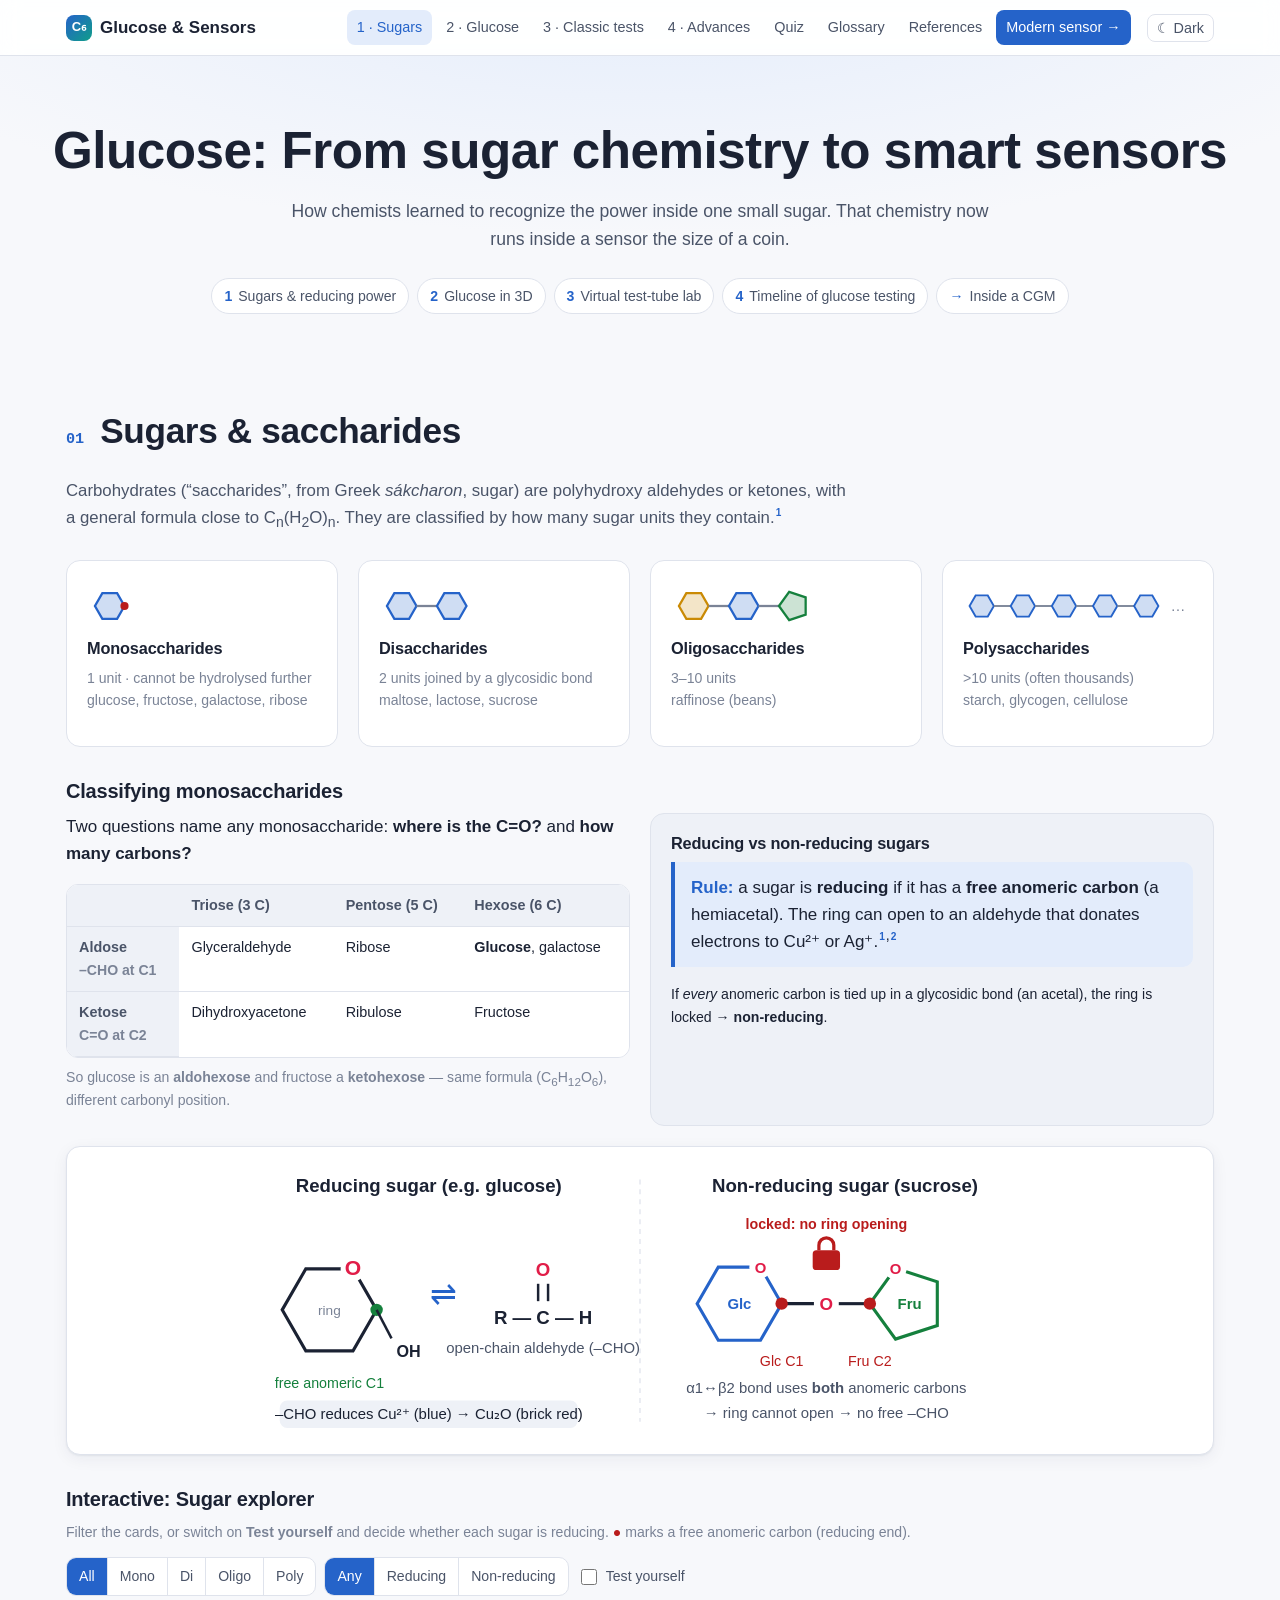
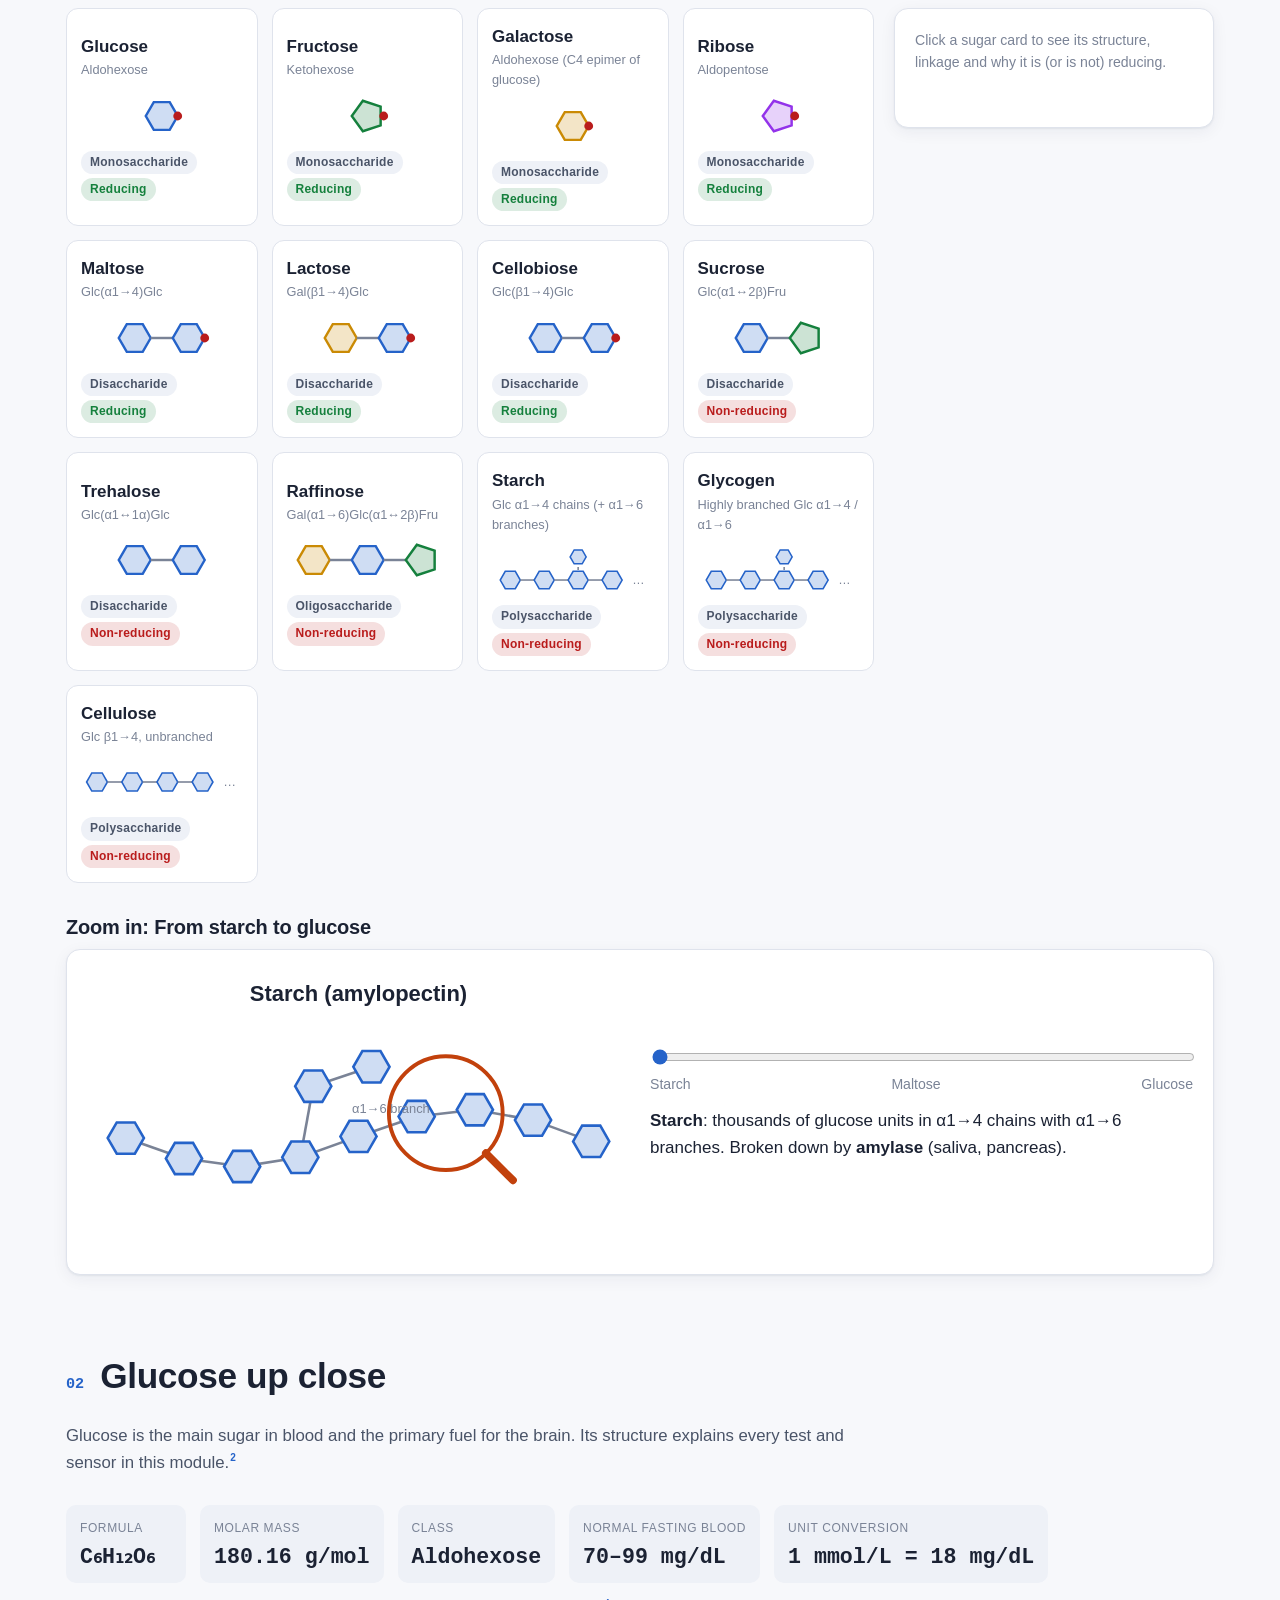
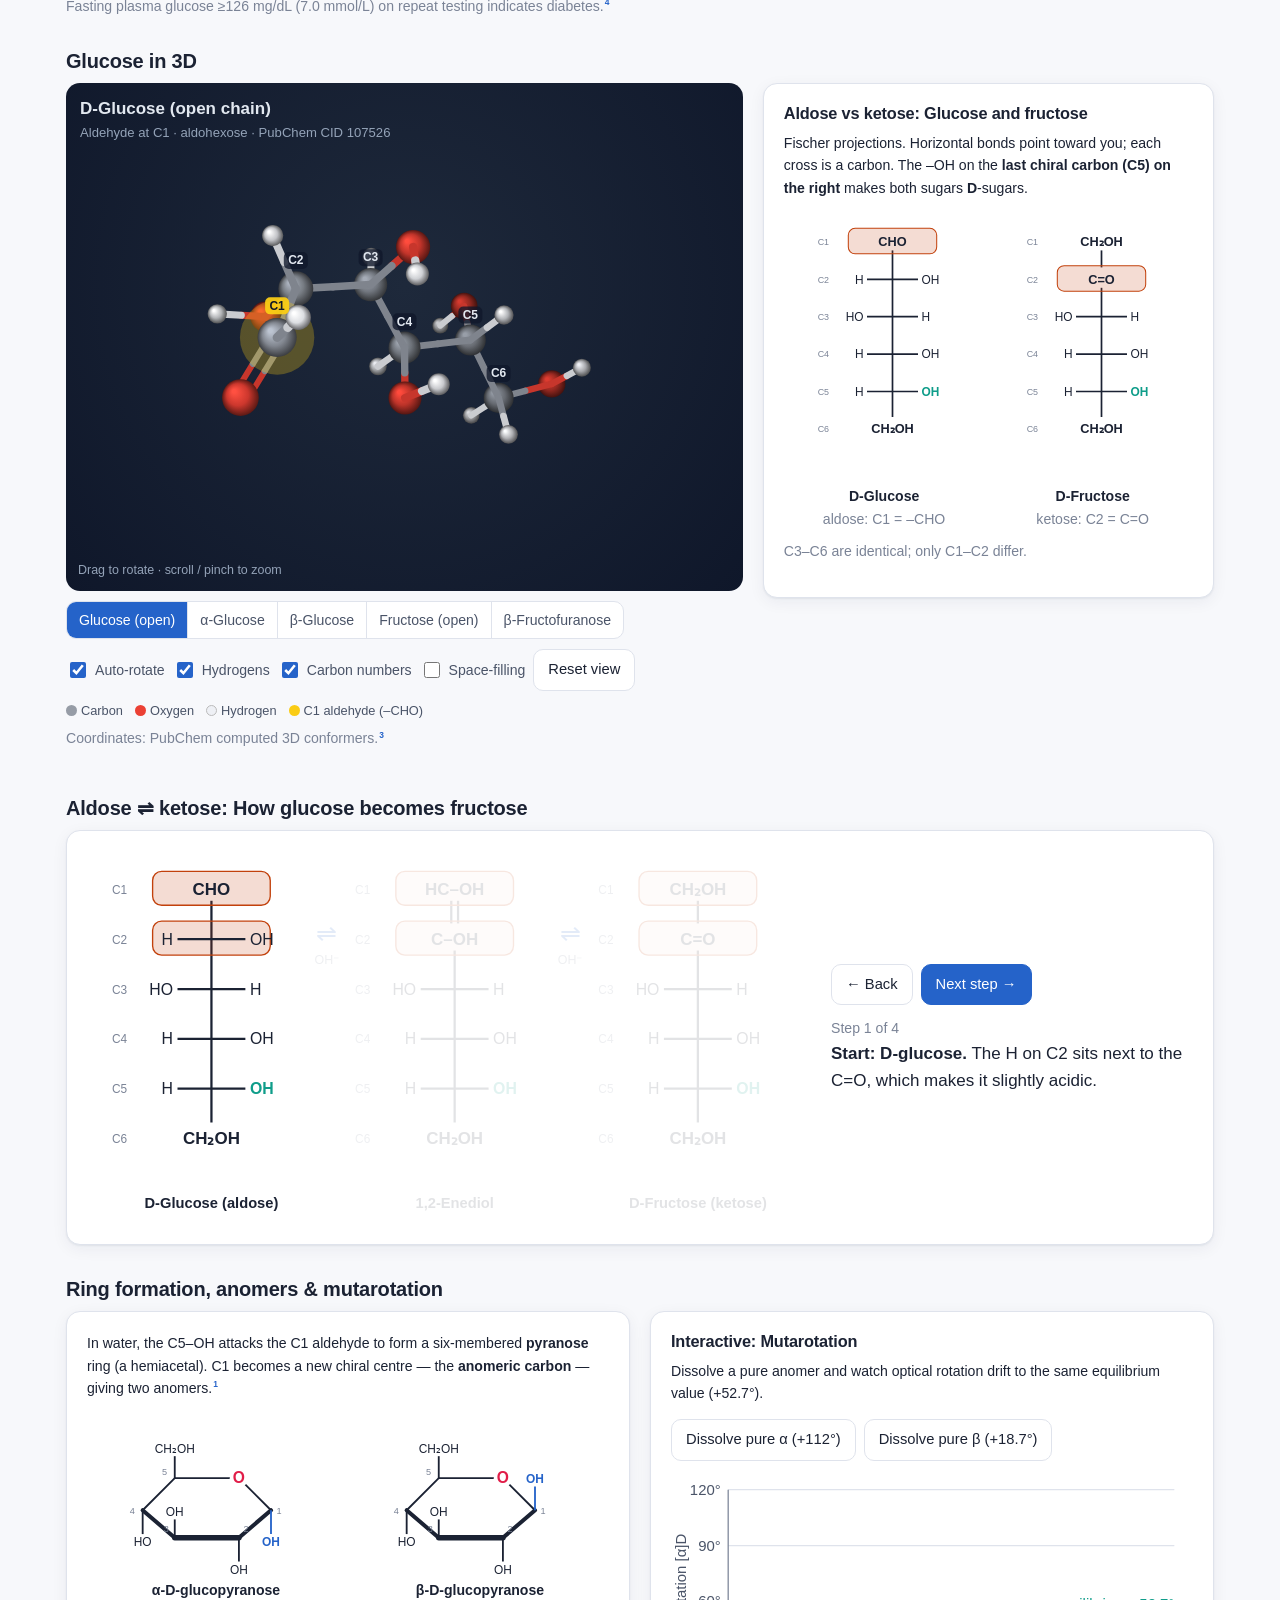
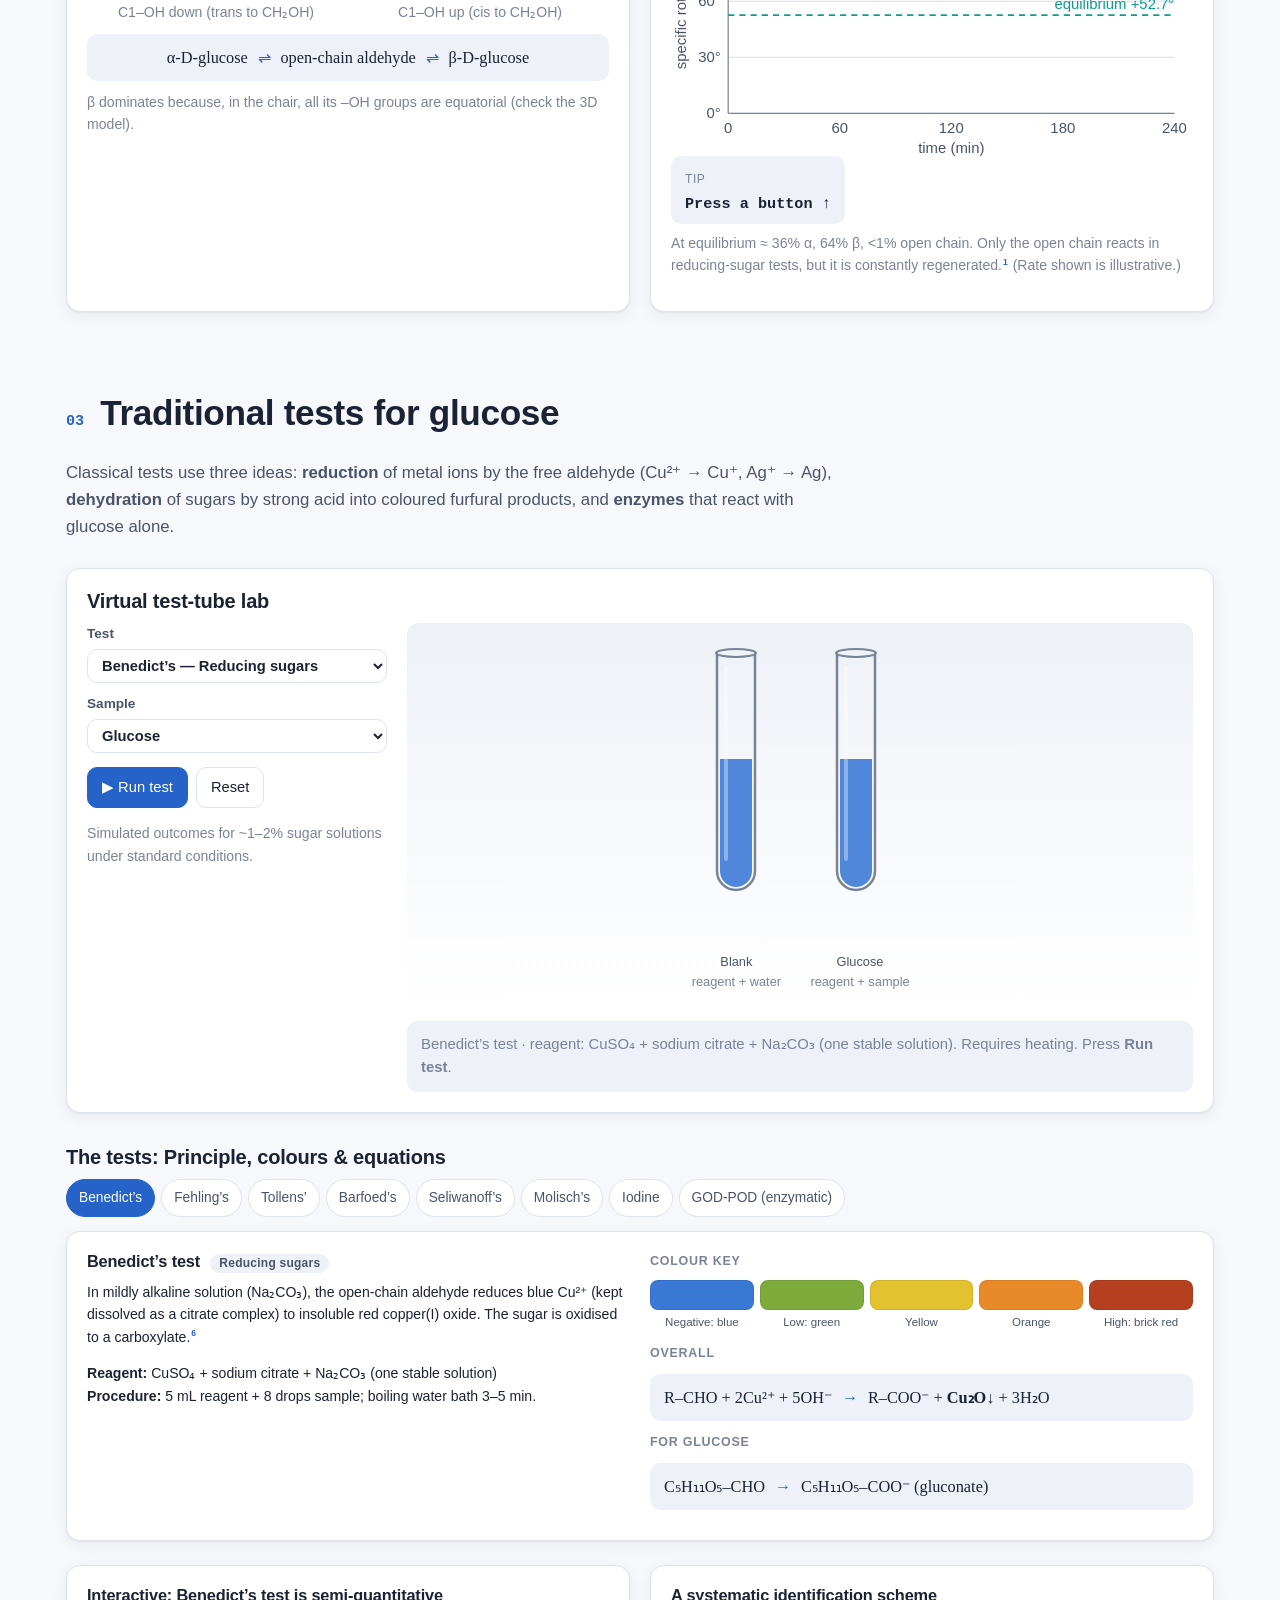
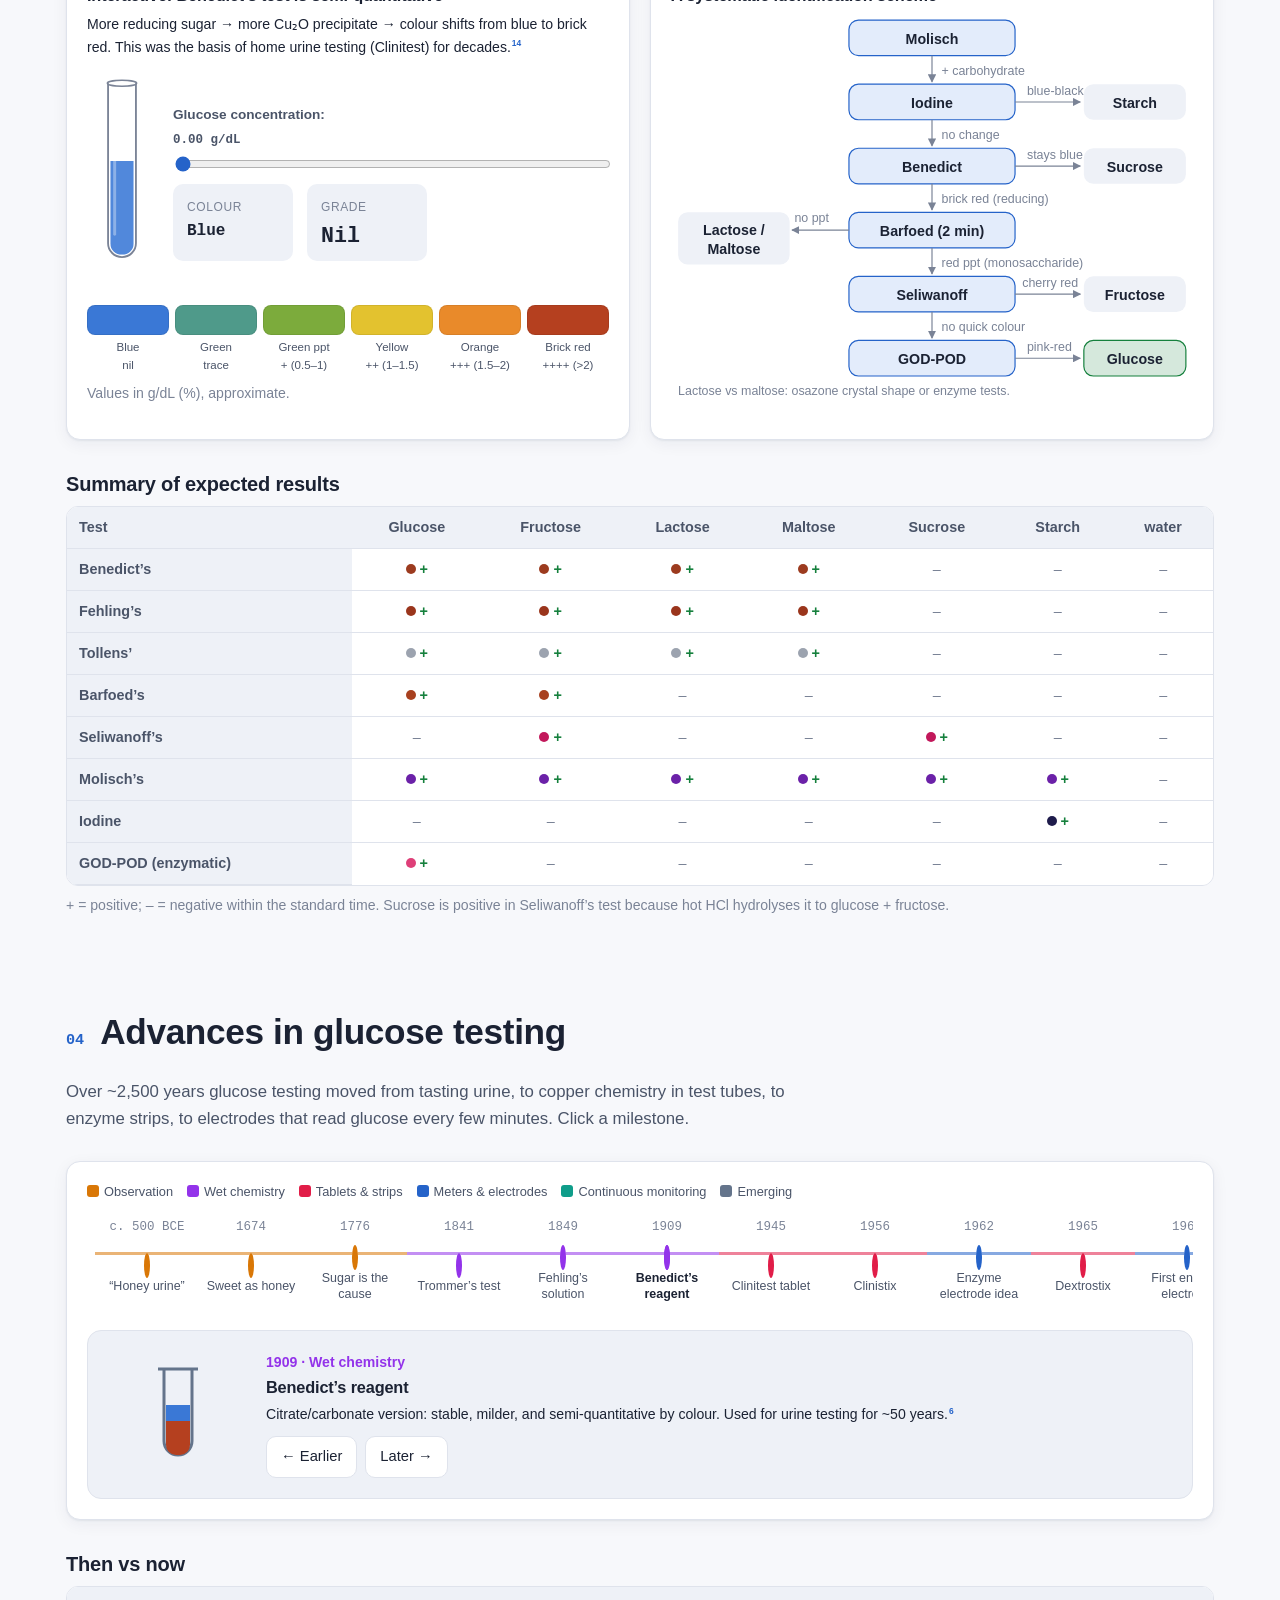
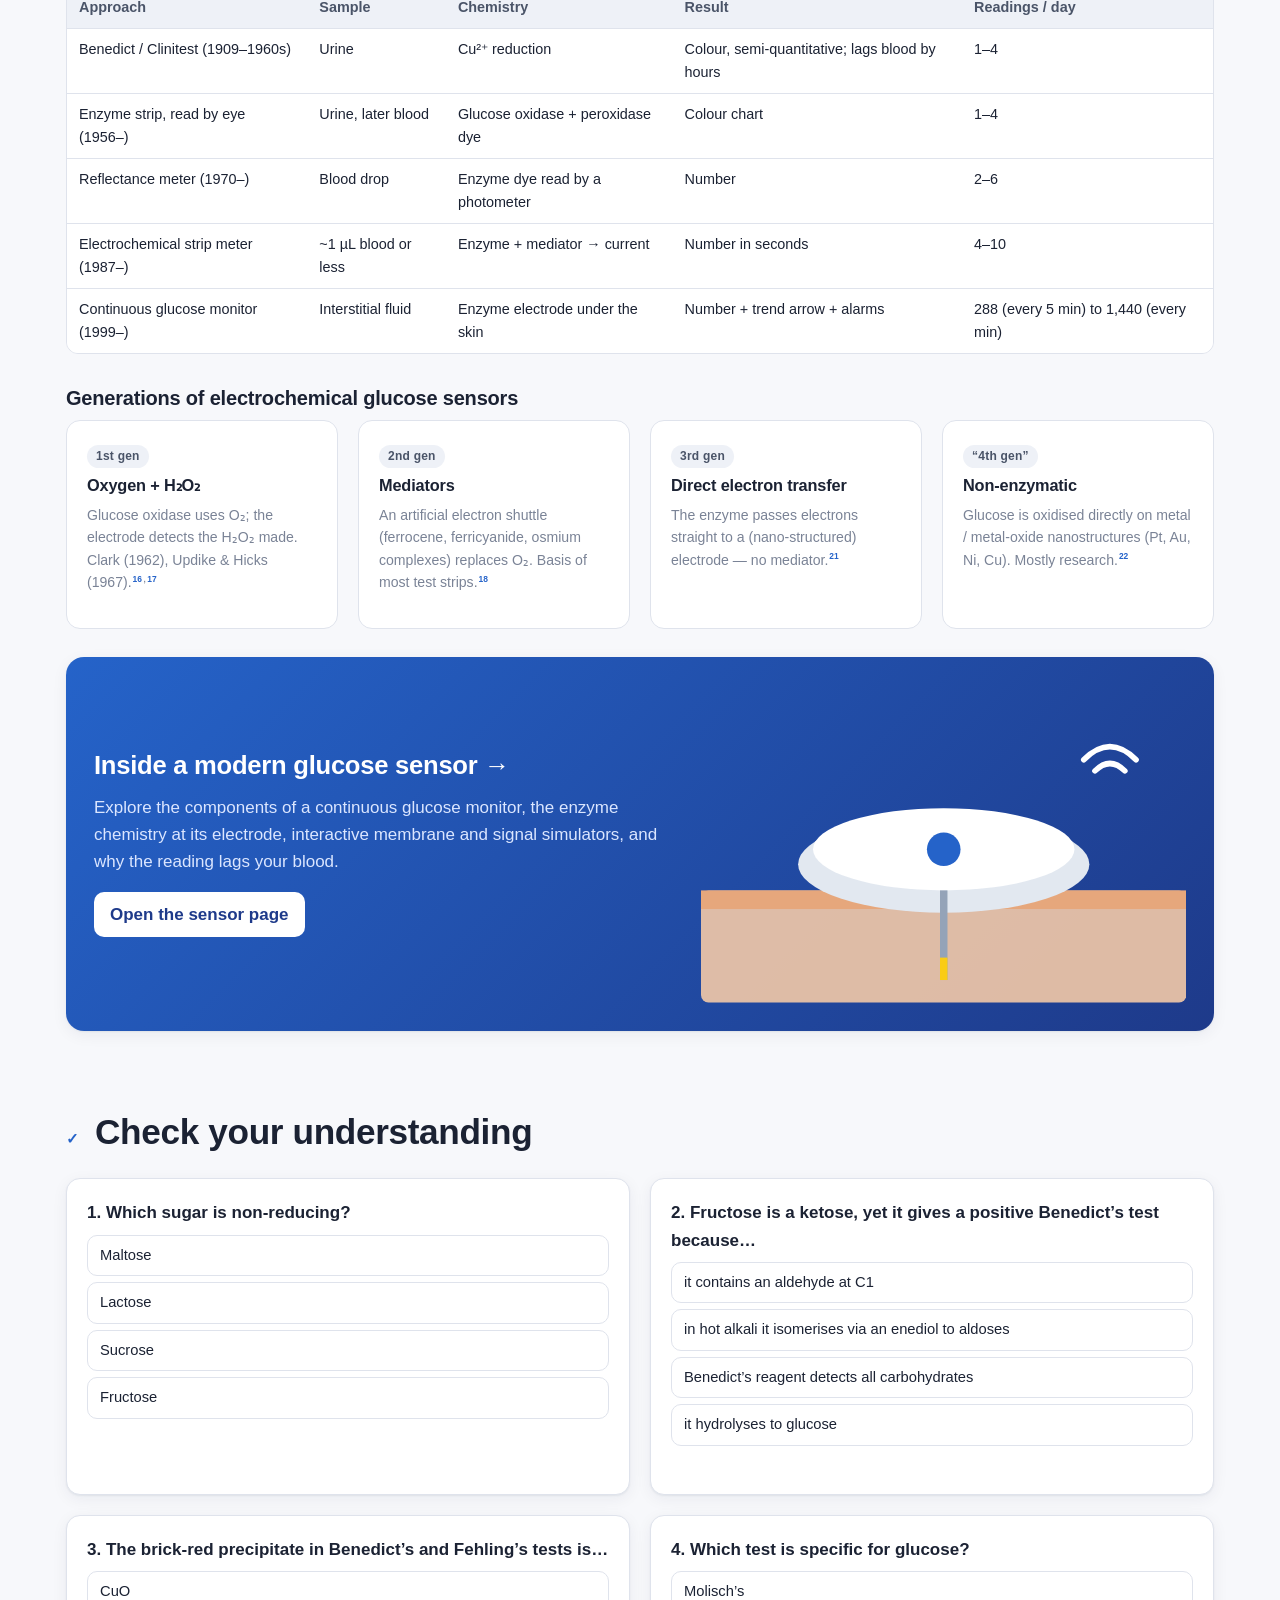
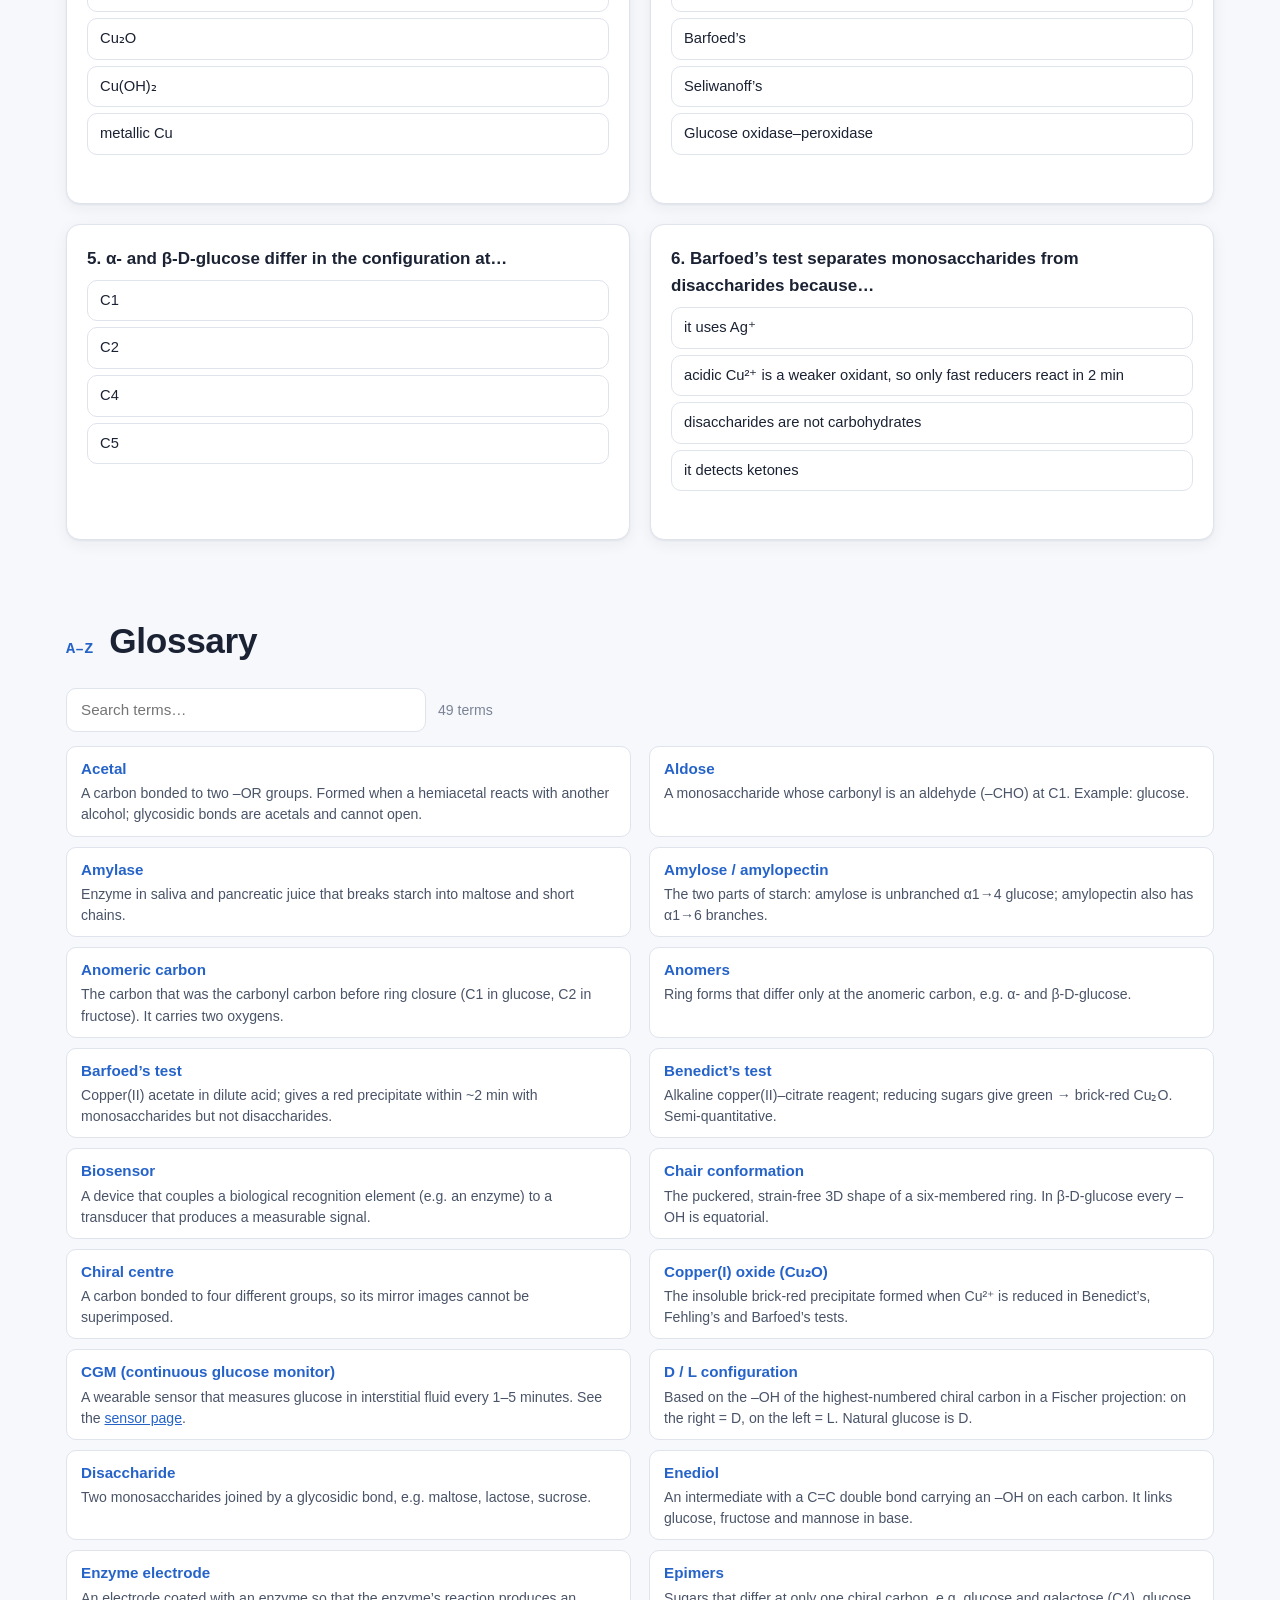
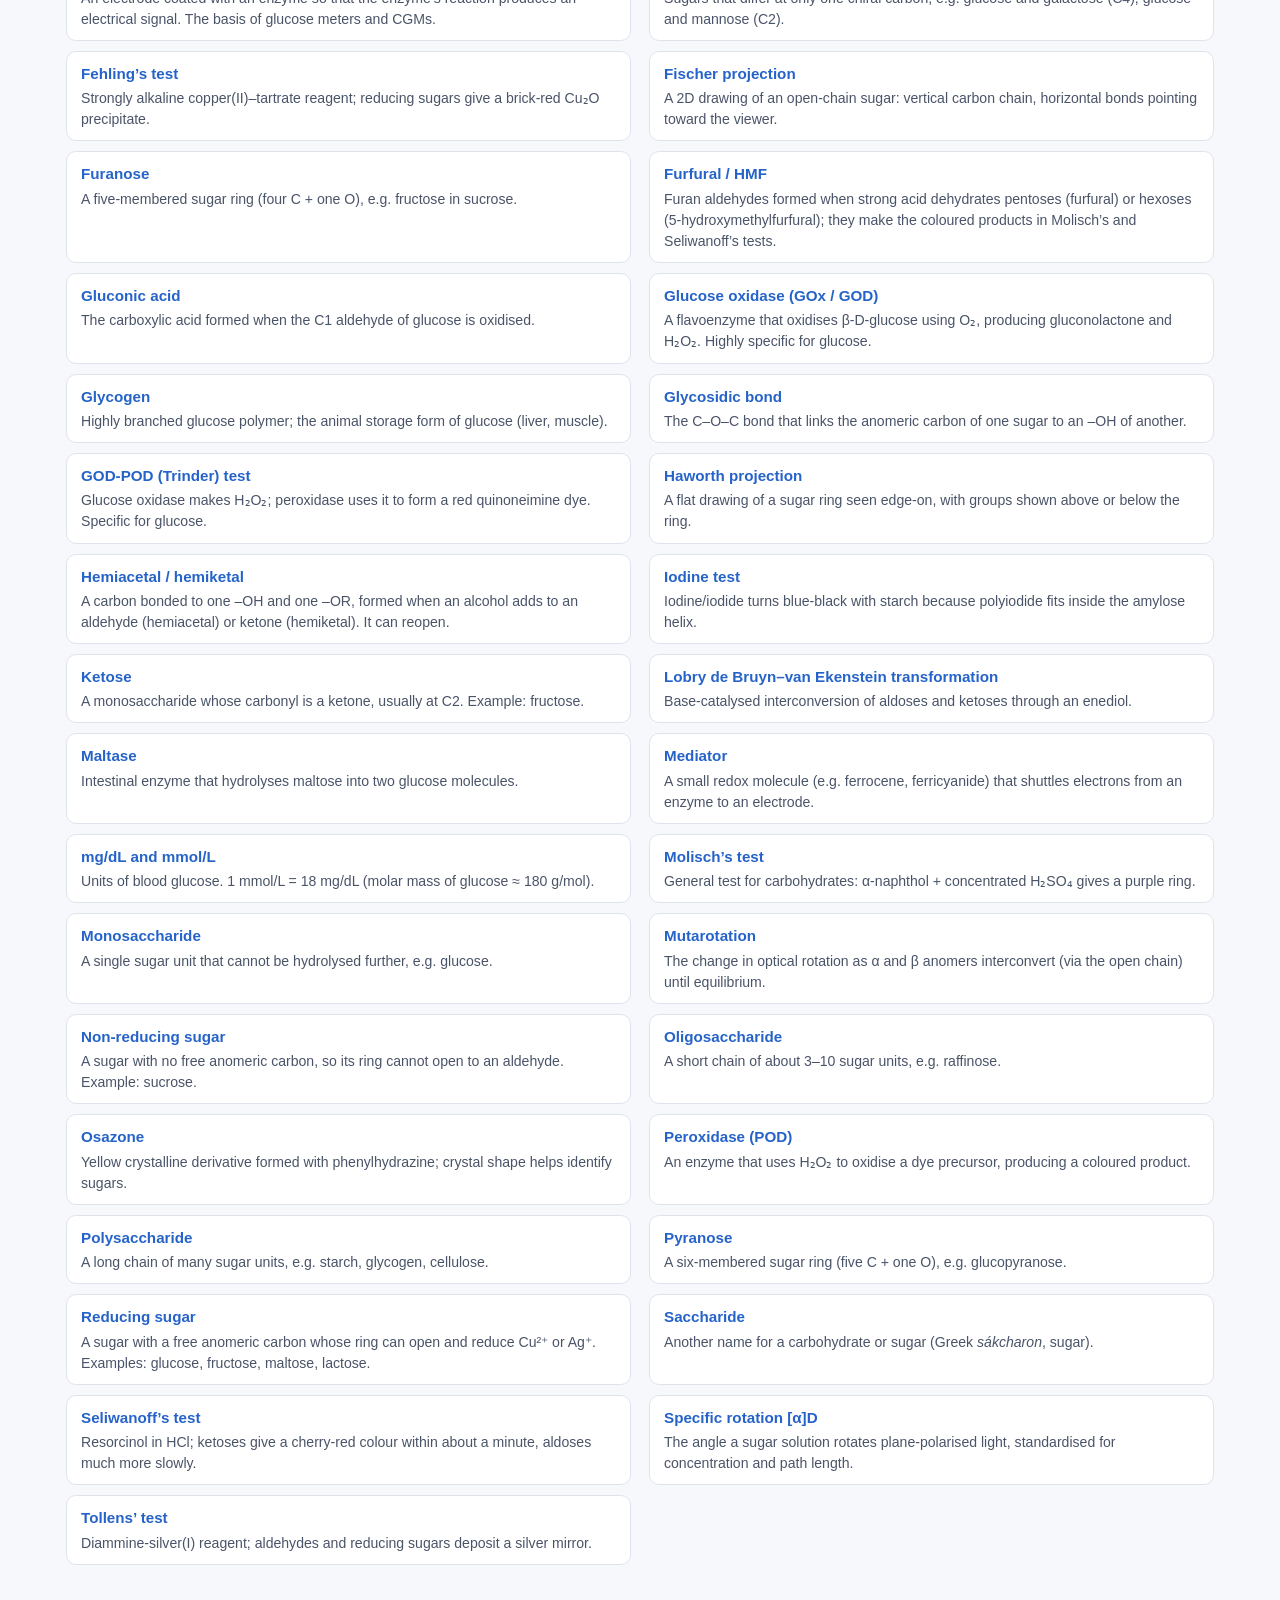
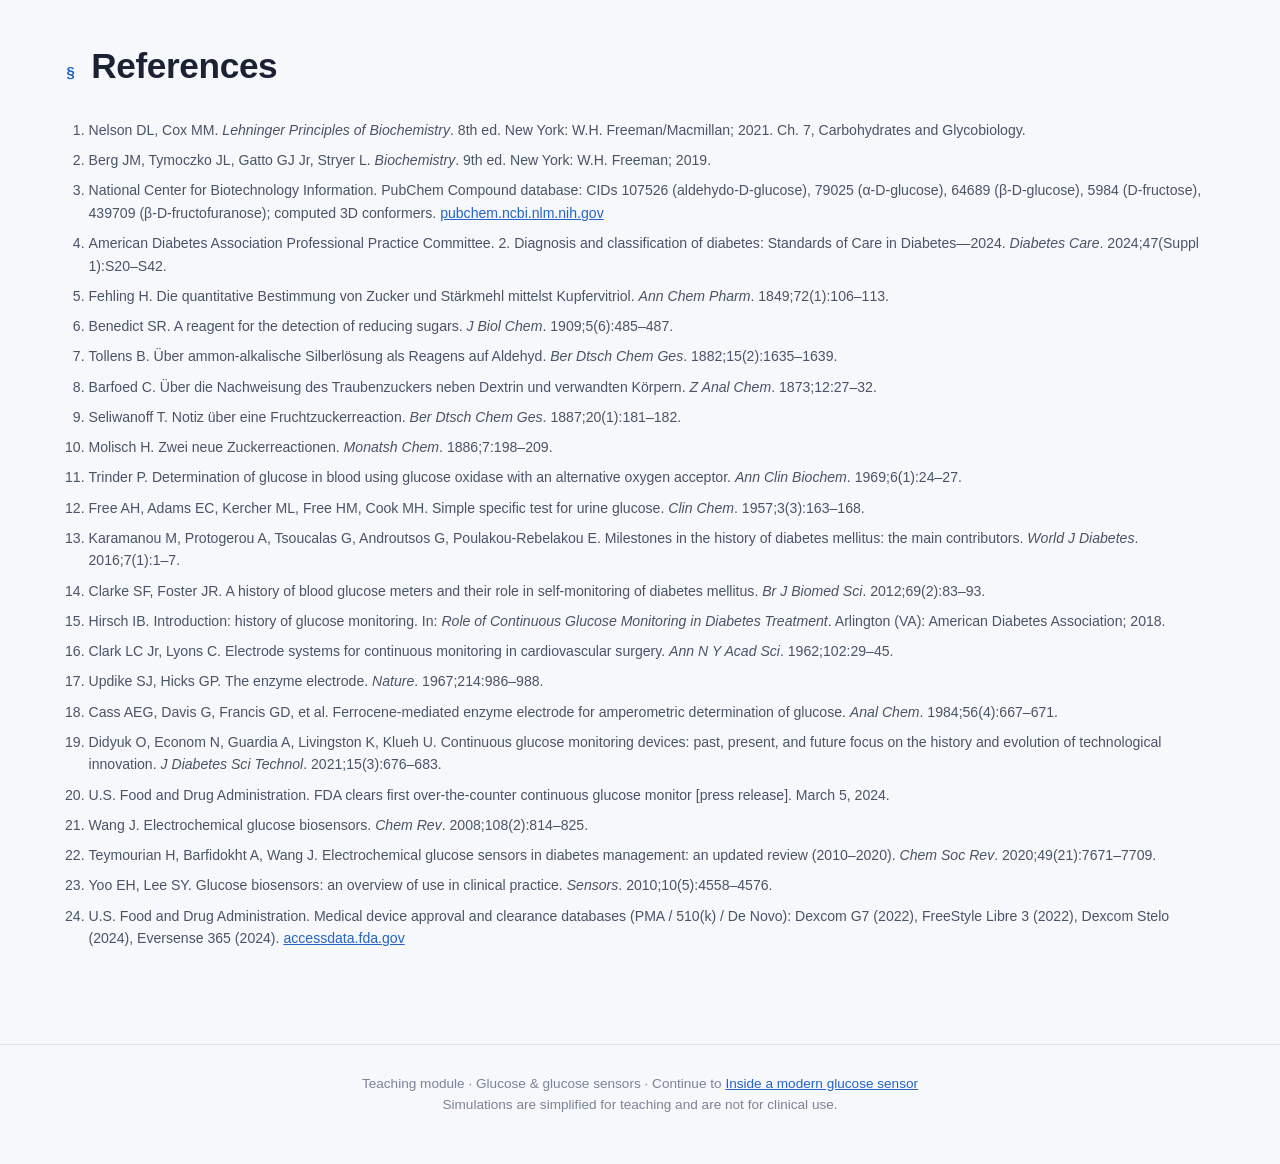
==== index.html @ 03629c71 "Reword the main page subtitle Co-Authored-By: Claude Opus 5.5 <noreply@anthropic.com>" ====
<!doctype html>
<html lang="en">
<head>
<meta charset="utf-8">
<meta name="viewport" content="width=device-width, initial-scale=1">
<title>Glucose: From sugar chemistry to smart sensors</title>
<meta name="description" content="A teaching module on sugars, the structure of glucose, classical tests for glucose, and the evolution of glucose sensors.">
<link rel="stylesheet" href="assets/css/style.css?v=2">
</head>
<body>

<header class="topbar">
  <div class="inner">
    <a class="brand" href="index.html"><span class="dot">C₆</span> Glucose &amp; Sensors</a>
    <nav class="nav" aria-label="Sections">
      <a href="#sugars">1 · Sugars</a>
      <a href="#glucose">2 · Glucose</a>
      <a href="#tests">3 · Classic tests</a>
      <a href="#advances">4 · Advances</a>
      <a href="#check">Quiz</a>
      <a href="#glossary">Glossary</a>
      <a href="#references">References</a>
      <a class="cta" href="sensor.html">Modern sensor →</a>
    </nav>
    <button class="theme-btn" type="button">☾ Dark</button>
  </div>
</header>

<div class="hero">
  <h1>Glucose: From sugar chemistry to smart sensors</h1>
  <p class="lede">How chemists learned to recognize the power inside one small sugar. That chemistry now runs inside a sensor the size of a coin.</p>
  <div class="chips">
    <a class="chip" href="#sugars"><b>1</b> Sugars &amp; reducing power</a>
    <a class="chip" href="#glucose"><b>2</b> Glucose in 3D</a>
    <a class="chip" href="#tests"><b>3</b> Virtual test-tube lab</a>
    <a class="chip" href="#advances"><b>4</b> Timeline of glucose testing</a>
    <a class="chip" href="sensor.html"><b>→</b> Inside a CGM</a>
  </div>
</div>

<!-- ======================= 1. SUGARS ======================= -->
<section class="module" id="sugars">
  <div class="section-head"><span class="section-num">01</span><h2>Sugars &amp; saccharides</h2></div>
  <p class="section-intro">Carbohydrates (“saccharides”, from Greek <i>sákcharon</i>, sugar) are polyhydroxy aldehydes or ketones, with a general formula close to C<sub>n</sub>(H<sub>2</sub>O)<sub>n</sub>. They are classified by how many sugar units they contain.<sup class="cite"><a href="#ref-1">1</a></sup></p>

  <div class="grid g4">
    <div class="card flat"><div class="sicon" data-units="G"></div><h4>Monosaccharides</h4><p class="small muted">1 unit · cannot be hydrolysed further<br>glucose, fructose, galactose, ribose</p></div>
    <div class="card flat"><div class="sicon" data-units="G,G"></div><h4>Disaccharides</h4><p class="small muted">2 units joined by a glycosidic bond<br>maltose, lactose, sucrose</p></div>
    <div class="card flat"><div class="sicon" data-units="Ga,G,F"></div><h4>Oligosaccharides</h4><p class="small muted">3–10 units<br>raffinose (beans)</p></div>
    <div class="card flat"><div class="sicon" data-units="G,G,G,G,G,…"></div><h4>Polysaccharides</h4><p class="small muted">&gt;10 units (often thousands)<br>starch, glycogen, cellulose</p></div>
  </div>

  <h3>Classifying monosaccharides</h3>
  <div class="grid g2">
    <div>
      <p>Two questions name any monosaccharide: <b>where is the C=O?</b> and <b>how many carbons?</b></p>
      <div class="table-wrap">
        <table>
          <thead><tr><th></th><th>Triose (3 C)</th><th>Pentose (5 C)</th><th>Hexose (6 C)</th></tr></thead>
          <tbody>
            <tr><th>Aldose<br><span class="small muted">–CHO at C1</span></th><td>Glyceraldehyde</td><td>Ribose</td><td><b>Glucose</b>, galactose</td></tr>
            <tr><th>Ketose<br><span class="small muted">C=O at C2</span></th><td>Dihydroxyacetone</td><td>Ribulose</td><td>Fructose</td></tr>
          </tbody>
        </table>
      </div>
      <p class="small muted" style="margin-top:8px">So glucose is an <b>aldohexose</b> and fructose a <b>ketohexose</b> — same formula (C<sub>6</sub>H<sub>12</sub>O<sub>6</sub>), different carbonyl position.</p>
    </div>
    <div class="card tint">
      <h4>Reducing vs non-reducing sugars</h4>
      <div class="key-idea" style="margin-top:6px"><b>Rule:</b> a sugar is <b>reducing</b> if it has a <b>free anomeric carbon</b> (a hemiacetal). The ring can open to an aldehyde that donates electrons to Cu²⁺ or Ag⁺.<sup class="cite"><a href="#ref-1">1</a>,<a href="#ref-2">2</a></sup></div>
      <p class="small">If <i>every</i> anomeric carbon is tied up in a glycosidic bond (an acetal), the ring is locked → <b>non-reducing</b>.</p>
    </div>
  </div>

  <div class="card" style="margin-top:20px">
    <svg class="diagram" viewBox="0 0 660 215" style="max-width:820px;margin:0 auto" role="img" aria-label="Reducing sugar ring opens to an aldehyde; in sucrose both anomeric carbons are locked">
      <text x="160" y="20" text-anchor="middle" font-weight="700" font-size="15">Reducing sugar (e.g. glucose)</text>
      <polygon class="ln" stroke-width="2.5" points="118,115 99,82 61,82 42,115 61,148 99,148"/>
      <circle cx="99" cy="82" r="10" fill="var(--surface)"/><text x="99" y="87" text-anchor="middle" font-weight="700" fill="#e11d48" style="fill:#e11d48">O</text>
      <circle cx="118" cy="115" r="5" fill="var(--good)" style="fill:var(--good)"/>
      <line class="ln" x1="118" y1="115" x2="130" y2="138" stroke-width="2"/><text x="134" y="153" font-size="13" font-weight="600">OH</text>
      <text x="80" y="119" text-anchor="middle" font-size="11" class="t3">ring</text>
      <text x="80" y="178" text-anchor="middle" font-size="11.5" style="fill:var(--good)">free anomeric C1</text>
      <text x="172" y="111" text-anchor="middle" font-size="26" class="acc" style="fill:var(--accent)">⇌</text>
      <text x="252" y="88" text-anchor="middle" font-weight="700" font-size="15" style="fill:#e11d48">O</text>
      <line x1="248" y1="94" x2="248" y2="108" class="ln" stroke-width="2"/><line x1="256" y1="94" x2="256" y2="108" class="ln" stroke-width="2"/>
      <text x="252" y="126" text-anchor="middle" font-size="15" font-weight="600">R — C — H</text>
      <text x="252" y="150" text-anchor="middle" font-size="12" class="t2">open-chain aldehyde (–CHO)</text>
      <rect x="40" y="188" width="240" height="22" rx="6" fill="var(--surface-2)" style="fill:var(--surface-2)"/>
      <text x="160" y="203" text-anchor="middle" font-size="12">–CHO reduces Cu²⁺ (blue) → Cu₂O (brick red)</text>

      <line x1="330" y1="10" x2="330" y2="205" stroke="var(--line)" style="stroke:var(--line)" stroke-dasharray="4 4"/>

      <text x="495" y="20" text-anchor="middle" font-weight="700" font-size="15">Non-reducing sugar (sucrose)</text>
      <polygon points="444,110 427,80.6 393,80.6 376,110 393,139.4 427,139.4" fill="none" stroke="var(--glc)" style="stroke:var(--glc)" stroke-width="2.5"/>
      <circle cx="427" cy="80.6" r="9" fill="var(--surface)" style="fill:var(--surface)"/><text x="427" y="85" text-anchor="middle" font-size="12" font-weight="700" style="fill:#e11d48">O</text>
      <text x="410" y="114" text-anchor="middle" font-size="12" style="fill:var(--glc)" font-weight="700">Glc</text>
      <polygon points="515,110 535.7,81.5 569.3,92.4 569.3,127.6 535.7,138.5" fill="none" stroke="var(--fru)" style="stroke:var(--fru)" stroke-width="2.5"/>
      <circle cx="535.7" cy="81.5" r="9" fill="var(--surface)" style="fill:var(--surface)"/><text x="535.7" y="86" text-anchor="middle" font-size="12" font-weight="700" style="fill:#e11d48">O</text>
      <text x="547" y="114" text-anchor="middle" font-size="12" style="fill:var(--fru)" font-weight="700">Fru</text>
      <line x1="444" y1="110" x2="470" y2="110" class="ln" stroke-width="2.5"/><line x1="490" y1="110" x2="515" y2="110" class="ln" stroke-width="2.5"/>
      <text x="480" y="115" text-anchor="middle" font-weight="700" font-size="14" style="fill:#e11d48">O</text>
      <circle cx="444" cy="110" r="5" style="fill:var(--bad)"/><circle cx="515" cy="110" r="5" style="fill:var(--bad)"/>
      <text x="444" y="160" text-anchor="middle" font-size="11.5" style="fill:var(--bad)">Glc C1</text>
      <text x="515" y="160" text-anchor="middle" font-size="11.5" style="fill:var(--bad)">Fru C2</text>
      <text x="480" y="50" text-anchor="middle" font-size="11.5" font-weight="600" style="fill:var(--bad)">locked: no ring opening</text>
      <g transform="translate(469,58)" style="fill:var(--bad)"><rect x="0" y="9" width="22" height="16" rx="3"/><path d="M5 9 V5 a6 6 0 0 1 12 0 V9" fill="none" stroke="var(--bad)" style="stroke:var(--bad)" stroke-width="2.6"/></g>
      <text x="480" y="182" text-anchor="middle" font-size="12" class="t2">α1↔β2 bond uses <tspan font-weight="700">both</tspan> anomeric carbons</text>
      <text x="480" y="202" text-anchor="middle" font-size="12" class="t2">→ ring cannot open → no free –CHO</text>
    </svg>
  </div>

  <h3>Interactive: Sugar explorer</h3>
  <p class="small muted">Filter the cards, or switch on <b>Test yourself</b> and decide whether each sugar is reducing. <span style="color:var(--bad)">●</span> marks a free anomeric carbon (reducing end).</p>
  <div class="btn-row" style="margin-bottom:12px; align-items:center">
    <div class="seg" id="sugarFilterSize">
      <button class="on" data-f="all">All</button><button data-f="mono">Mono</button><button data-f="di">Di</button><button data-f="oligo">Oligo</button><button data-f="poly">Poly</button>
    </div>
    <div class="seg" id="sugarFilterRed">
      <button class="on" data-f="all">Any</button><button data-f="red">Reducing</button><button data-f="non">Non-reducing</button>
    </div>
    <label class="toggle"><input type="checkbox" id="sugarQuiz"> Test yourself</label>
    <span class="small muted" id="sugarScore"></span>
  </div>
  <div class="grid" style="grid-template-columns: minmax(0,1fr) 320px; align-items:start" id="sugarLayout">
    <div class="sugar-grid" id="sugarGrid"></div>
    <div class="card sugar-detail" id="sugarDetail"><p class="muted small">Click a sugar card to see its structure, linkage and why it is (or is not) reducing.</p></div>
  </div>

  <h3>Zoom in: From starch to glucose</h3>
  <div class="card">
    <div class="grid g2" style="align-items:center">
      <div>
        <svg class="diagram" id="zoomSvg" viewBox="0 0 420 220" role="img" aria-label="Zooming from starch to maltose to glucose"></svg>
      </div>
      <div>
        <input type="range" min="0" max="2" step="1" value="0" id="zoomRange" aria-label="Zoom level">
        <div style="display:flex; justify-content:space-between" class="small muted"><span>Starch</span><span>Maltose</span><span>Glucose</span></div>
        <div id="zoomText" style="margin-top:12px"></div>
      </div>
    </div>
  </div>
</section>

<!-- ======================= 2. GLUCOSE ======================= -->
<section class="module" id="glucose">
  <div class="section-head"><span class="section-num">02</span><h2>Glucose up close</h2></div>
  <p class="section-intro">Glucose is the main sugar in blood and the primary fuel for the brain. Its structure explains every test and sensor in this module.<sup class="cite"><a href="#ref-2">2</a></sup></p>

  <div class="readout" style="margin-bottom:20px">
    <div class="r"><span>Formula</span><b>C₆H₁₂O₆</b></div>
    <div class="r"><span>Molar mass</span><b>180.16 g/mol</b></div>
    <div class="r"><span>Class</span><b>Aldohexose</b></div>
    <div class="r"><span>Normal fasting blood</span><b>70–99 mg/dL</b></div>
    <div class="r"><span>Unit conversion</span><b>1 mmol/L = 18 mg/dL</b></div>
  </div>
  <p class="small muted" style="margin-top:-8px">Fasting plasma glucose ≥126 mg/dL (7.0 mmol/L) on repeat testing indicates diabetes.<sup class="cite"><a href="#ref-4">4</a></sup></p>

  <h3>Glucose in 3D</h3>
  <div class="grid" style="grid-template-columns: minmax(0,1.5fr) minmax(0,1fr); align-items:start" id="molLayout">
    <div>
      <div class="mol-wrap"><canvas id="molCanvas" aria-label="Rotatable 3D model of glucose"></canvas>
        <div class="mol-title" id="molTitle"></div>
        <div class="mol-hint">Drag to rotate · scroll / pinch to zoom</div>
      </div>
      <div class="btn-row" style="margin-top:10px">
        <div class="seg" id="molSel">
          <button class="on" data-m="glucose-open">Glucose (open)</button>
          <button data-m="glucose-alpha">α-Glucose</button>
          <button data-m="glucose-beta">β-Glucose</button>
          <button data-m="fructose-open">Fructose (open)</button>
          <button data-m="fructose-beta">β-Fructofuranose</button>
        </div>
      </div>
      <div class="btn-row" style="margin-top:10px; align-items:center">
        <label class="toggle"><input type="checkbox" id="molAuto" checked> Auto-rotate</label>
        <label class="toggle"><input type="checkbox" id="molH" checked> Hydrogens</label>
        <label class="toggle"><input type="checkbox" id="molLbl" checked> Carbon numbers</label>
        <label class="toggle"><input type="checkbox" id="molSpace"> Space-filling</label>
        <button class="btn" id="molReset" type="button">Reset view</button>
      </div>
      <div class="legend" style="margin-top:10px"><span><i style="background:#969ca6"></i>Carbon</span><span><i style="background:#eb4034"></i>Oxygen</span><span><i style="background:#eef0f5;border:1px solid #bbb"></i>Hydrogen</span><span><i style="background:#facc15"></i><span id="molHlNote">Functional carbon</span></span></div>
      <p class="small muted" style="margin-top:6px">Coordinates: PubChem computed 3D conformers.<sup class="cite"><a href="#ref-3">3</a></sup></p>
    </div>
    <div class="card">
      <h4>Aldose vs ketose: Glucose and fructose</h4>
      <p class="small">Fischer projections. Horizontal bonds point toward you; each cross is a carbon. The –OH on the <b>last chiral carbon (C5) on the right</b> makes both sugars <b>D</b>-sugars.</p>
      <div style="display:flex; gap:8px; justify-content:space-around">
        <div class="center"><svg class="diagram" id="fischerGlc" viewBox="0 0 200 320" style="max-width:170px"></svg><div class="small"><b>D-Glucose</b><br><span class="muted">aldose: C1 = –CHO</span></div></div>
        <div class="center"><svg class="diagram" id="fischerFru" viewBox="0 0 200 320" style="max-width:170px"></svg><div class="small"><b>D-Fructose</b><br><span class="muted">ketose: C2 = C=O</span></div></div>
      </div>
      <p class="small muted" style="margin-top:10px">C3–C6 are identical; only C1–C2 differ.</p>
    </div>
  </div>

  <h3>Aldose ⇌ ketose: How glucose becomes fructose</h3>
  <div class="card">
    <div class="grid" style="grid-template-columns: minmax(0,2fr) minmax(0,1fr); align-items:center" id="enediolLayout">
      <svg class="diagram" id="enediolSvg" viewBox="0 0 640 330" role="img" aria-label="Glucose to enediol to fructose"></svg>
      <div>
        <div class="btn-row"><button class="btn" id="enePrev" type="button">← Back</button><button class="btn primary" id="eneNext" type="button">Next step →</button></div>
        <div id="eneText" style="margin-top:12px"></div>
      </div>
    </div>
  </div>

  <h3>Ring formation, anomers &amp; mutarotation</h3>
  <div class="grid g2">
    <div class="card">
      <p class="small">In water, the C5–OH attacks the C1 aldehyde to form a six-membered <b>pyranose</b> ring (a hemiacetal). C1 becomes a new chiral centre — the <b>anomeric carbon</b> — giving two anomers.<sup class="cite"><a href="#ref-1">1</a></sup></p>
      <div style="display:flex; gap:6px; justify-content:space-around; flex-wrap:wrap">
        <div class="center"><svg class="diagram" id="haworthA" viewBox="0 0 240 180" style="max-width:220px"></svg><div class="small"><b>α-D-glucopyranose</b><br><span class="muted">C1–OH down (trans to CH₂OH)</span></div></div>
        <div class="center"><svg class="diagram" id="haworthB" viewBox="0 0 240 180" style="max-width:220px"></svg><div class="small"><b>β-D-glucopyranose</b><br><span class="muted">C1–OH up (cis to CH₂OH)</span></div></div>
      </div>
      <div class="eq" style="text-align:center">α-D-glucose <span class="arrow">⇌</span> open-chain aldehyde <span class="arrow">⇌</span> β-D-glucose</div>
      <p class="small muted">β dominates because, in the chair, all its –OH groups are equatorial (check the 3D model).</p>
    </div>
    <div class="card">
      <h4>Interactive: Mutarotation</h4>
      <p class="small">Dissolve a pure anomer and watch optical rotation drift to the same equilibrium value (+52.7°).</p>
      <div class="btn-row"><button class="btn" id="mutA" type="button">Dissolve pure α (+112°)</button><button class="btn" id="mutB" type="button">Dissolve pure β (+18.7°)</button></div>
      <svg class="chart" id="mutChart" viewBox="0 0 420 230" style="margin-top:10px"></svg>
      <div class="readout" id="mutReadout"></div>
      <p class="small muted" style="margin-top:8px">At equilibrium ≈ 36% α, 64% β, &lt;1% open chain. Only the open chain reacts in reducing-sugar tests, but it is constantly regenerated.<sup class="cite"><a href="#ref-1">1</a></sup> (Rate shown is illustrative.)</p>
    </div>
  </div>
</section>

<!-- ======================= 3. TESTS ======================= -->
<section class="module" id="tests">
  <div class="section-head"><span class="section-num">03</span><h2>Traditional tests for glucose</h2></div>
  <p class="section-intro">Classical tests use three ideas: <b>reduction</b> of metal ions by the free aldehyde (Cu²⁺ → Cu⁺, Ag⁺ → Ag), <b>dehydration</b> of sugars by strong acid into coloured furfural products, and <b>enzymes</b> that react with glucose alone.</p>

  <div class="card">
    <h3 style="margin-top:0">Virtual test-tube lab</h3>
    <div class="lab">
      <div>
        <label class="ctl">Test<select id="labTest"></select></label>
        <label class="ctl" style="margin-top:10px">Sample<select id="labSample"></select></label>
        <div class="btn-row" style="margin-top:14px"><button class="btn primary" id="labRun" type="button">▶ Run test</button><button class="btn" id="labReset" type="button">Reset</button></div>
        <div id="mysteryBox" class="card tint" style="margin-top:14px" hidden>
          <h4>Identify the mystery sugar</h4>
          <p class="small">Run any tests on it, then make your call.</p>
          <div class="btn-row"><select id="mysteryGuess"></select><button class="btn" id="mysteryCheck" type="button">Check</button><button class="btn" id="mysteryNew" type="button">New</button></div>
          <div class="quiz-fb" id="mysteryFb"></div>
        </div>
        <p class="small muted" style="margin-top:14px">Simulated outcomes for ~1–2% sugar solutions under standard conditions.</p>
      </div>
      <div>
        <div class="bench" id="bench">
          <div><svg class="tube-svg" id="tubeBlank" viewBox="0 0 92 300"></svg><div class="tube-label">Blank<br><span class="muted">reagent + water</span></div></div>
          <div><svg class="tube-svg" id="tubeSample" viewBox="0 0 92 300"></svg><div class="tube-label" id="sampleLabel">Sample</div></div>
        </div>
        <div class="result-box" id="labResult"><span class="muted">Choose a test and a sample, then press <b>Run test</b>.</span></div>
      </div>
    </div>
  </div>

  <h3>The tests: Principle, colours &amp; equations</h3>
  <div class="tabs" data-tabs="test" id="testTabs"></div>
  <div id="testPanels"></div>

  <div class="grid g2" style="margin-top:24px">
    <div class="card">
      <h4>Interactive: Benedict’s test is semi-quantitative</h4>
      <p class="small">More reducing sugar → more Cu₂O precipitate → colour shifts from blue to brick red. This was the basis of home urine testing (Clinitest) for decades.<sup class="cite"><a href="#ref-14">14</a></sup></p>
      <div style="display:flex; gap:16px; align-items:center">
        <svg class="tube-svg" id="tubeBen" viewBox="0 0 92 300" style="height:220px; width:70px; flex:none"></svg>
        <div style="flex:1">
          <label class="ctl">Glucose concentration: <span id="benVal" class="mono">0.0 g/dL</span><input type="range" id="benRange" min="0" max="2.5" step="0.05" value="0"></label>
          <div class="readout" style="margin-top:10px"><div class="r"><span>Colour</span><b id="benColor" style="font-size:1rem">Blue</b></div><div class="r"><span>Grade</span><b id="benGrade">Nil</b></div></div>
        </div>
      </div>
      <div class="swatch-row" style="margin-top:12px">
        <div class="swatch"><i style="background:#3a78d6"></i>Blue<br>nil</div>
        <div class="swatch"><i style="background:#4f9a8a"></i>Green<br>trace</div>
        <div class="swatch"><i style="background:#7cab3c"></i>Green ppt<br>+ (0.5–1)</div>
        <div class="swatch"><i style="background:#e3c22f"></i>Yellow<br>++ (1–1.5)</div>
        <div class="swatch"><i style="background:#e98a2a"></i>Orange<br>+++ (1.5–2)</div>
        <div class="swatch"><i style="background:#b5401f"></i>Brick red<br>++++ (&gt;2)</div>
      </div>
      <p class="small muted">Values in g/dL (%), approximate.</p>
    </div>
    <div class="card">
      <h4>A systematic identification scheme</h4>
      <svg class="diagram" viewBox="0 0 440 330" role="img" aria-label="Flowchart for identifying an unknown sugar">
        <defs><marker id="ah" viewBox="0 0 10 10" refX="9" refY="5" markerWidth="7" markerHeight="7" orient="auto-start-reverse"><path d="M0,0 L10,5 L0,10 z" style="fill:var(--ink-3)"/></marker></defs>
        <g font-size="12">
          <rect x="150" y="6" width="140" height="30" rx="8" style="fill:var(--accent-soft);stroke:var(--accent)"/><text x="220" y="26" text-anchor="middle" font-weight="700">Molisch</text>
          <line x1="220" y1="36" x2="220" y2="58" class="ln2" marker-end="url(#ah)"/><text x="228" y="52" class="t3" font-size="10.5">+ carbohydrate</text>
          <rect x="150" y="60" width="140" height="30" rx="8" style="fill:var(--accent-soft);stroke:var(--accent)"/><text x="220" y="80" text-anchor="middle" font-weight="700">Iodine</text>
          <line x1="290" y1="75" x2="345" y2="75" class="ln2" marker-end="url(#ah)"/><text x="300" y="69" class="t3" font-size="10.5">blue-black</text>
          <rect x="348" y="60" width="86" height="30" rx="8" style="fill:var(--surface-2)"/><text x="391" y="80" text-anchor="middle" font-weight="600">Starch</text>
          <line x1="220" y1="90" x2="220" y2="112" class="ln2" marker-end="url(#ah)"/><text x="228" y="106" class="t3" font-size="10.5">no change</text>
          <rect x="150" y="114" width="140" height="30" rx="8" style="fill:var(--accent-soft);stroke:var(--accent)"/><text x="220" y="134" text-anchor="middle" font-weight="700">Benedict</text>
          <line x1="290" y1="129" x2="345" y2="129" class="ln2" marker-end="url(#ah)"/><text x="300" y="123" class="t3" font-size="10.5">stays blue</text>
          <rect x="348" y="114" width="86" height="30" rx="8" style="fill:var(--surface-2)"/><text x="391" y="134" text-anchor="middle" font-weight="600">Sucrose</text>
          <line x1="220" y1="144" x2="220" y2="166" class="ln2" marker-end="url(#ah)"/><text x="228" y="160" class="t3" font-size="10.5">brick red (reducing)</text>
          <rect x="150" y="168" width="140" height="30" rx="8" style="fill:var(--accent-soft);stroke:var(--accent)"/><text x="220" y="188" text-anchor="middle" font-weight="700">Barfoed (2 min)</text>
          <line x1="150" y1="183" x2="102" y2="183" class="ln2" marker-end="url(#ah)"/><text x="104" y="176" class="t3" font-size="10.5">no ppt</text>
          <rect x="6" y="168" width="94" height="44" rx="8" style="fill:var(--surface-2)"/><text x="53" y="187" text-anchor="middle" font-weight="600">Lactose /</text><text x="53" y="203" text-anchor="middle" font-weight="600">Maltose</text>
          <line x1="220" y1="198" x2="220" y2="220" class="ln2" marker-end="url(#ah)"/><text x="228" y="214" class="t3" font-size="10.5">red ppt (monosaccharide)</text>
          <rect x="150" y="222" width="140" height="30" rx="8" style="fill:var(--accent-soft);stroke:var(--accent)"/><text x="220" y="242" text-anchor="middle" font-weight="700">Seliwanoff</text>
          <line x1="290" y1="237" x2="345" y2="237" class="ln2" marker-end="url(#ah)"/><text x="296" y="231" class="t3" font-size="10.5">cherry red</text>
          <rect x="348" y="222" width="86" height="30" rx="8" style="fill:var(--surface-2)"/><text x="391" y="242" text-anchor="middle" font-weight="600">Fructose</text>
          <line x1="220" y1="252" x2="220" y2="274" class="ln2" marker-end="url(#ah)"/><text x="228" y="268" class="t3" font-size="10.5">no quick colour</text>
          <rect x="150" y="276" width="140" height="30" rx="8" style="fill:var(--accent-soft);stroke:var(--accent)"/><text x="220" y="296" text-anchor="middle" font-weight="700">GOD-POD</text>
          <line x1="290" y1="291" x2="345" y2="291" class="ln2" marker-end="url(#ah)"/><text x="300" y="285" class="t3" font-size="10.5">pink-red</text>
          <rect x="348" y="276" width="86" height="30" rx="8" style="fill:color-mix(in srgb, var(--good) 18%, var(--surface));stroke:var(--good)"/><text x="391" y="296" text-anchor="middle" font-weight="700">Glucose</text>
        </g>
        <text x="6" y="322" font-size="10.5" class="t3">Lactose vs maltose: osazone crystal shape or enzyme tests.</text>
      </svg>
    </div>
  </div>

  <h3>Summary of expected results</h3>
  <div class="table-wrap" id="resultsMatrix"></div>
  <p class="small muted" style="margin-top:8px">+ = positive; – = negative within the standard time. Sucrose is positive in Seliwanoff’s test because hot HCl hydrolyses it to glucose + fructose.</p>
</section>

<!-- ======================= 4. ADVANCES ======================= -->
<section class="module" id="advances">
  <div class="section-head"><span class="section-num">04</span><h2>Advances in glucose testing</h2></div>
  <p class="section-intro">Over ~2,500 years glucose testing moved from tasting urine, to copper chemistry in test tubes, to enzyme strips, to electrodes that read glucose every few minutes. Click a milestone.</p>

  <div class="card">
    <div class="era-legend" id="eraLegend"></div>
    <div class="timeline"><div class="tl-track" id="tlTrack"></div></div>
    <div class="card tint" id="tlDetail" style="margin-top:8px"></div>
  </div>

  <h3>Then vs now</h3>
  <div class="table-wrap">
    <table>
      <thead><tr><th>Approach</th><th>Sample</th><th>Chemistry</th><th>Result</th><th>Readings / day</th></tr></thead>
      <tbody>
        <tr><td>Benedict / Clinitest (1909–1960s)</td><td>Urine</td><td>Cu²⁺ reduction</td><td>Colour, semi-quantitative; lags blood by hours</td><td>1–4</td></tr>
        <tr><td>Enzyme strip, read by eye (1956–)</td><td>Urine, later blood</td><td>Glucose oxidase + peroxidase dye</td><td>Colour chart</td><td>1–4</td></tr>
        <tr><td>Reflectance meter (1970–)</td><td>Blood drop</td><td>Enzyme dye read by a photometer</td><td>Number</td><td>2–6</td></tr>
        <tr><td>Electrochemical strip meter (1987–)</td><td>~1 µL blood or less</td><td>Enzyme + mediator → current</td><td>Number in seconds</td><td>4–10</td></tr>
        <tr><td>Continuous glucose monitor (1999–)</td><td>Interstitial fluid</td><td>Enzyme electrode under the skin</td><td>Number + trend arrow + alarms</td><td>288 (every 5 min) to 1,440 (every min)</td></tr>
      </tbody>
    </table>
  </div>

  <h3>Generations of electrochemical glucose sensors</h3>
  <div class="grid g4">
    <div class="card flat"><span class="label-pill pill-neutral">1st gen</span><h4 style="margin-top:8px">Oxygen + H₂O₂</h4><p class="small muted">Glucose oxidase uses O₂; the electrode detects the H₂O₂ made. Clark (1962), Updike &amp; Hicks (1967).<sup class="cite"><a href="#ref-16">16</a>,<a href="#ref-17">17</a></sup></p></div>
    <div class="card flat"><span class="label-pill pill-neutral">2nd gen</span><h4 style="margin-top:8px">Mediators</h4><p class="small muted">An artificial electron shuttle (ferrocene, ferricyanide, osmium complexes) replaces O₂. Basis of most test strips.<sup class="cite"><a href="#ref-18">18</a></sup></p></div>
    <div class="card flat"><span class="label-pill pill-neutral">3rd gen</span><h4 style="margin-top:8px">Direct electron transfer</h4><p class="small muted">The enzyme passes electrons straight to a (nano-structured) electrode — no mediator.<sup class="cite"><a href="#ref-21">21</a></sup></p></div>
    <div class="card flat"><span class="label-pill pill-neutral">“4th gen”</span><h4 style="margin-top:8px">Non-enzymatic</h4><p class="small muted">Glucose is oxidised directly on metal / metal-oxide nanostructures (Pt, Au, Ni, Cu). Mostly research.<sup class="cite"><a href="#ref-22">22</a></sup></p></div>
  </div>

  <a class="cta-card" href="sensor.html" style="margin-top:28px">
    <div>
      <h3>Inside a modern glucose sensor →</h3>
      <p>Explore the components of a continuous glucose monitor, the enzyme chemistry at its electrode, interactive membrane and signal simulators, and why the reading lags your blood.</p>
      <span class="go">Open the sensor page</span>
    </div>
    <svg viewBox="0 0 260 170" aria-hidden="true">
      <rect x="0" y="110" width="260" height="60" rx="4" fill="#f3c9a8" opacity=".9"/>
      <rect x="0" y="110" width="260" height="10" fill="#e6a77c"/>
      <ellipse cx="130" cy="96" rx="78" ry="26" fill="#e2e8f0"/>
      <ellipse cx="130" cy="88" rx="70" ry="22" fill="#fff"/>
      <circle cx="130" cy="88" r="9" fill="#2563c9"/>
      <rect x="128" y="110" width="4" height="48" fill="#94a3b8"/>
      <rect x="128" y="146" width="4" height="12" fill="#facc15"/>
      <path d="M205 40 q14 -14 28 0 M211 46 q8 -8 16 0" stroke="#fff" stroke-width="3" fill="none" stroke-linecap="round"/>
    </svg>
  </a>
</section>

<!-- ======================= QUIZ ======================= -->
<section class="module" id="check">
  <div class="section-head"><span class="section-num">✓</span><h2>Check your understanding</h2></div>
  <div class="grid g2" id="quiz"></div>
</section>

<!-- ======================= GLOSSARY ======================= -->
<section class="module" id="glossary">
  <div class="section-head"><span class="section-num">A–Z</span><h2>Glossary</h2></div>
  <div class="gloss-tools"><input type="search" class="gloss-search" placeholder="Search terms…" aria-label="Search glossary"><span class="gloss-count small muted"></span></div>
  <dl class="gloss">
    <div><dt>Acetal</dt><dd>A carbon bonded to two –OR groups. Formed when a hemiacetal reacts with another alcohol; glycosidic bonds are acetals and cannot open.</dd></div>
    <div><dt>Aldose</dt><dd>A monosaccharide whose carbonyl is an aldehyde (–CHO) at C1. Example: glucose.</dd></div>
    <div><dt>Amylase</dt><dd>Enzyme in saliva and pancreatic juice that breaks starch into maltose and short chains.</dd></div>
    <div><dt>Amylose / amylopectin</dt><dd>The two parts of starch: amylose is unbranched α1→4 glucose; amylopectin also has α1→6 branches.</dd></div>
    <div><dt>Anomeric carbon</dt><dd>The carbon that was the carbonyl carbon before ring closure (C1 in glucose, C2 in fructose). It carries two oxygens.</dd></div>
    <div><dt>Anomers</dt><dd>Ring forms that differ only at the anomeric carbon, e.g. α- and β-D-glucose.</dd></div>
    <div><dt>Barfoed’s test</dt><dd>Copper(II) acetate in dilute acid; gives a red precipitate within ~2 min with monosaccharides but not disaccharides.</dd></div>
    <div><dt>Benedict’s test</dt><dd>Alkaline copper(II)–citrate reagent; reducing sugars give green → brick-red Cu₂O. Semi-quantitative.</dd></div>
    <div><dt>Biosensor</dt><dd>A device that couples a biological recognition element (e.g. an enzyme) to a transducer that produces a measurable signal.</dd></div>
    <div><dt>Chair conformation</dt><dd>The puckered, strain-free 3D shape of a six-membered ring. In β-D-glucose every –OH is equatorial.</dd></div>
    <div><dt>Chiral centre</dt><dd>A carbon bonded to four different groups, so its mirror images cannot be superimposed.</dd></div>
    <div><dt>Copper(I) oxide (Cu₂O)</dt><dd>The insoluble brick-red precipitate formed when Cu²⁺ is reduced in Benedict’s, Fehling’s and Barfoed’s tests.</dd></div>
    <div><dt>CGM (continuous glucose monitor)</dt><dd>A wearable sensor that measures glucose in interstitial fluid every 1–5 minutes. See the <a href="sensor.html">sensor page</a>.</dd></div>
    <div><dt>D / L configuration</dt><dd>Based on the –OH of the highest-numbered chiral carbon in a Fischer projection: on the right = D, on the left = L. Natural glucose is D.</dd></div>
    <div><dt>Disaccharide</dt><dd>Two monosaccharides joined by a glycosidic bond, e.g. maltose, lactose, sucrose.</dd></div>
    <div><dt>Enediol</dt><dd>An intermediate with a C=C double bond carrying an –OH on each carbon. It links glucose, fructose and mannose in base.</dd></div>
    <div><dt>Enzyme electrode</dt><dd>An electrode coated with an enzyme so that the enzyme’s reaction produces an electrical signal. The basis of glucose meters and CGMs.</dd></div>
    <div><dt>Epimers</dt><dd>Sugars that differ at only one chiral carbon, e.g. glucose and galactose (C4), glucose and mannose (C2).</dd></div>
    <div><dt>Fehling’s test</dt><dd>Strongly alkaline copper(II)–tartrate reagent; reducing sugars give a brick-red Cu₂O precipitate.</dd></div>
    <div><dt>Fischer projection</dt><dd>A 2D drawing of an open-chain sugar: vertical carbon chain, horizontal bonds pointing toward the viewer.</dd></div>
    <div><dt>Furanose</dt><dd>A five-membered sugar ring (four C + one O), e.g. fructose in sucrose.</dd></div>
    <div><dt>Furfural / HMF</dt><dd>Furan aldehydes formed when strong acid dehydrates pentoses (furfural) or hexoses (5-hydroxymethylfurfural); they make the coloured products in Molisch’s and Seliwanoff’s tests.</dd></div>
    <div><dt>Gluconic acid</dt><dd>The carboxylic acid formed when the C1 aldehyde of glucose is oxidised.</dd></div>
    <div><dt>Glucose oxidase (GOx / GOD)</dt><dd>A flavoenzyme that oxidises β-D-glucose using O₂, producing gluconolactone and H₂O₂. Highly specific for glucose.</dd></div>
    <div><dt>Glycogen</dt><dd>Highly branched glucose polymer; the animal storage form of glucose (liver, muscle).</dd></div>
    <div><dt>Glycosidic bond</dt><dd>The C–O–C bond that links the anomeric carbon of one sugar to an –OH of another.</dd></div>
    <div><dt>GOD-POD (Trinder) test</dt><dd>Glucose oxidase makes H₂O₂; peroxidase uses it to form a red quinoneimine dye. Specific for glucose.</dd></div>
    <div><dt>Haworth projection</dt><dd>A flat drawing of a sugar ring seen edge-on, with groups shown above or below the ring.</dd></div>
    <div><dt>Hemiacetal / hemiketal</dt><dd>A carbon bonded to one –OH and one –OR, formed when an alcohol adds to an aldehyde (hemiacetal) or ketone (hemiketal). It can reopen.</dd></div>
    <div><dt>Iodine test</dt><dd>Iodine/iodide turns blue-black with starch because polyiodide fits inside the amylose helix.</dd></div>
    <div><dt>Ketose</dt><dd>A monosaccharide whose carbonyl is a ketone, usually at C2. Example: fructose.</dd></div>
    <div><dt>Lobry de Bruyn–van Ekenstein transformation</dt><dd>Base-catalysed interconversion of aldoses and ketoses through an enediol.</dd></div>
    <div><dt>Maltase</dt><dd>Intestinal enzyme that hydrolyses maltose into two glucose molecules.</dd></div>
    <div><dt>Mediator</dt><dd>A small redox molecule (e.g. ferrocene, ferricyanide) that shuttles electrons from an enzyme to an electrode.</dd></div>
    <div><dt>mg/dL and mmol/L</dt><dd>Units of blood glucose. 1 mmol/L = 18 mg/dL (molar mass of glucose ≈ 180 g/mol).</dd></div>
    <div><dt>Molisch’s test</dt><dd>General test for carbohydrates: α-naphthol + concentrated H₂SO₄ gives a purple ring.</dd></div>
    <div><dt>Monosaccharide</dt><dd>A single sugar unit that cannot be hydrolysed further, e.g. glucose.</dd></div>
    <div><dt>Mutarotation</dt><dd>The change in optical rotation as α and β anomers interconvert (via the open chain) until equilibrium.</dd></div>
    <div><dt>Non-reducing sugar</dt><dd>A sugar with no free anomeric carbon, so its ring cannot open to an aldehyde. Example: sucrose.</dd></div>
    <div><dt>Oligosaccharide</dt><dd>A short chain of about 3–10 sugar units, e.g. raffinose.</dd></div>
    <div><dt>Osazone</dt><dd>Yellow crystalline derivative formed with phenylhydrazine; crystal shape helps identify sugars.</dd></div>
    <div><dt>Peroxidase (POD)</dt><dd>An enzyme that uses H₂O₂ to oxidise a dye precursor, producing a coloured product.</dd></div>
    <div><dt>Polysaccharide</dt><dd>A long chain of many sugar units, e.g. starch, glycogen, cellulose.</dd></div>
    <div><dt>Pyranose</dt><dd>A six-membered sugar ring (five C + one O), e.g. glucopyranose.</dd></div>
    <div><dt>Reducing sugar</dt><dd>A sugar with a free anomeric carbon whose ring can open and reduce Cu²⁺ or Ag⁺. Examples: glucose, fructose, maltose, lactose.</dd></div>
    <div><dt>Saccharide</dt><dd>Another name for a carbohydrate or sugar (Greek <i>sákcharon</i>, sugar).</dd></div>
    <div><dt>Seliwanoff’s test</dt><dd>Resorcinol in HCl; ketoses give a cherry-red colour within about a minute, aldoses much more slowly.</dd></div>
    <div><dt>Specific rotation [α]D</dt><dd>The angle a sugar solution rotates plane-polarised light, standardised for concentration and path length.</dd></div>
    <div><dt>Tollens’ test</dt><dd>Diammine-silver(I) reagent; aldehydes and reducing sugars deposit a silver mirror.</dd></div>
  </dl>
  <p class="gloss-empty small muted" hidden>No matching terms.</p>
</section>

<!-- ======================= REFERENCES ======================= -->
<section class="module" id="references">
  <div class="section-head"><span class="section-num">§</span><h2>References</h2></div>
  <ol class="refs">
    <li id="ref-1">Nelson DL, Cox MM. <i>Lehninger Principles of Biochemistry</i>. 8th ed. New York: W.H. Freeman/Macmillan; 2021. Ch. 7, Carbohydrates and Glycobiology.</li>
    <li id="ref-2">Berg JM, Tymoczko JL, Gatto GJ Jr, Stryer L. <i>Biochemistry</i>. 9th ed. New York: W.H. Freeman; 2019.</li>
    <li id="ref-3">National Center for Biotechnology Information. PubChem Compound database: CIDs 107526 (aldehydo-D-glucose), 79025 (α-D-glucose), 64689 (β-D-glucose), 5984 (D-fructose), 439709 (β-D-fructofuranose); computed 3D conformers. <a href="https://pubchem.ncbi.nlm.nih.gov/" target="_blank" rel="noopener">pubchem.ncbi.nlm.nih.gov</a></li>
    <li id="ref-4">American Diabetes Association Professional Practice Committee. 2. Diagnosis and classification of diabetes: Standards of Care in Diabetes—2024. <i>Diabetes Care</i>. 2024;47(Suppl 1):S20–S42.</li>
    <li id="ref-5">Fehling H. Die quantitative Bestimmung von Zucker und Stärkmehl mittelst Kupfervitriol. <i>Ann Chem Pharm</i>. 1849;72(1):106–113.</li>
    <li id="ref-6">Benedict SR. A reagent for the detection of reducing sugars. <i>J Biol Chem</i>. 1909;5(6):485–487.</li>
    <li id="ref-7">Tollens B. Über ammon-alkalische Silberlösung als Reagens auf Aldehyd. <i>Ber Dtsch Chem Ges</i>. 1882;15(2):1635–1639.</li>
    <li id="ref-8">Barfoed C. Über die Nachweisung des Traubenzuckers neben Dextrin und verwandten Körpern. <i>Z Anal Chem</i>. 1873;12:27–32.</li>
    <li id="ref-9">Seliwanoff T. Notiz über eine Fruchtzuckerreaction. <i>Ber Dtsch Chem Ges</i>. 1887;20(1):181–182.</li>
    <li id="ref-10">Molisch H. Zwei neue Zuckerreactionen. <i>Monatsh Chem</i>. 1886;7:198–209.</li>
    <li id="ref-11">Trinder P. Determination of glucose in blood using glucose oxidase with an alternative oxygen acceptor. <i>Ann Clin Biochem</i>. 1969;6(1):24–27.</li>
    <li id="ref-12">Free AH, Adams EC, Kercher ML, Free HM, Cook MH. Simple specific test for urine glucose. <i>Clin Chem</i>. 1957;3(3):163–168.</li>
    <li id="ref-13">Karamanou M, Protogerou A, Tsoucalas G, Androutsos G, Poulakou-Rebelakou E. Milestones in the history of diabetes mellitus: the main contributors. <i>World J Diabetes</i>. 2016;7(1):1–7.</li>
    <li id="ref-14">Clarke SF, Foster JR. A history of blood glucose meters and their role in self-monitoring of diabetes mellitus. <i>Br J Biomed Sci</i>. 2012;69(2):83–93.</li>
    <li id="ref-15">Hirsch IB. Introduction: history of glucose monitoring. In: <i>Role of Continuous Glucose Monitoring in Diabetes Treatment</i>. Arlington (VA): American Diabetes Association; 2018.</li>
    <li id="ref-16">Clark LC Jr, Lyons C. Electrode systems for continuous monitoring in cardiovascular surgery. <i>Ann N Y Acad Sci</i>. 1962;102:29–45.</li>
    <li id="ref-17">Updike SJ, Hicks GP. The enzyme electrode. <i>Nature</i>. 1967;214:986–988.</li>
    <li id="ref-18">Cass AEG, Davis G, Francis GD, et al. Ferrocene-mediated enzyme electrode for amperometric determination of glucose. <i>Anal Chem</i>. 1984;56(4):667–671.</li>
    <li id="ref-19">Didyuk O, Econom N, Guardia A, Livingston K, Klueh U. Continuous glucose monitoring devices: past, present, and future focus on the history and evolution of technological innovation. <i>J Diabetes Sci Technol</i>. 2021;15(3):676–683.</li>
    <li id="ref-20">U.S. Food and Drug Administration. FDA clears first over-the-counter continuous glucose monitor [press release]. March 5, 2024.</li>
    <li id="ref-21">Wang J. Electrochemical glucose biosensors. <i>Chem Rev</i>. 2008;108(2):814–825.</li>
    <li id="ref-22">Teymourian H, Barfidokht A, Wang J. Electrochemical glucose sensors in diabetes management: an updated review (2010–2020). <i>Chem Soc Rev</i>. 2020;49(21):7671–7709.</li>
    <li id="ref-23">Yoo EH, Lee SY. Glucose biosensors: an overview of use in clinical practice. <i>Sensors</i>. 2010;10(5):4558–4576.</li>
    <li id="ref-24">U.S. Food and Drug Administration. Medical device approval and clearance databases (PMA / 510(k) / De Novo): Dexcom G7 (2022), FreeStyle Libre 3 (2022), Dexcom Stelo (2024), Eversense 365 (2024). <a href="https://www.accessdata.fda.gov/scripts/cdrh/devicesatfda/" target="_blank" rel="noopener">accessdata.fda.gov</a></li>
  </ol>
</section>

<footer>
  Teaching module · Glucose &amp; glucose sensors · Continue to <a href="sensor.html">Inside a modern glucose sensor</a><br>
  Simulations are simplified for teaching and are not for clinical use.
</footer>

<script src="assets/js/common.js?v=2"></script>
<script src="assets/js/molviewer.js?v=2"></script>
<script src="assets/js/main.js?v=2"></script>
</body>
</html>
---- assets/css/style.css ----
/* ==========================================================
   Glucose & Glucose Sensors — shared styles
   ========================================================== */
:root {
  --bg: #f7f8fb;
  --surface: #ffffff;
  --surface-2: #eef1f7;
  --ink: #1b2233;
  --ink-2: #4a5468;
  --ink-3: #7a8396;
  --line: #dfe3ec;
  --accent: #2563c9;
  --accent-soft: #e3ecfb;
  --accent-2: #0f9d8a;
  --warn: #c2410c;
  --good: #15803d;
  --bad: #b91c1c;
  --sugar: #d97706;
  --glc: #2563c9;
  --gal: #ca8a04;
  --fru: #15803d;
  --mol-bg: #0f172a;
  --shadow: 0 1px 2px rgba(20, 30, 60, .06), 0 4px 16px rgba(20, 30, 60, .06);
  --radius: 14px;
  --mono: ui-monospace, "SF Mono", Menlo, Consolas, monospace;
  --sans: -apple-system, BlinkMacSystemFont, "Segoe UI", Inter, Roboto, "Helvetica Neue", Arial, sans-serif;
  color-scheme: light;
}
@media (prefers-color-scheme: dark) {
  :root:not([data-theme="light"]) {
    --bg: #0e1320; --surface: #161d2e; --surface-2: #1e273b; --ink: #e8ecf5; --ink-2: #b4bdd0;
    --ink-3: #8590a6; --line: #2a344b; --accent: #6ea2ff; --accent-soft: #1d2b4a; --accent-2: #34d1bb;
    --warn: #fb923c; --good: #4ade80; --bad: #f87171; --sugar: #fbbf24; --glc: #6ea2ff; --gal: #facc15; --fru: #4ade80;
    --shadow: 0 1px 2px rgba(0,0,0,.3), 0 4px 16px rgba(0,0,0,.25); color-scheme: dark;
  }
}
:root[data-theme="dark"] {
  --bg: #0e1320; --surface: #161d2e; --surface-2: #1e273b; --ink: #e8ecf5; --ink-2: #b4bdd0;
  --ink-3: #8590a6; --line: #2a344b; --accent: #6ea2ff; --accent-soft: #1d2b4a; --accent-2: #34d1bb;
  --warn: #fb923c; --good: #4ade80; --bad: #f87171; --sugar: #fbbf24; --glc: #6ea2ff; --gal: #facc15; --fru: #4ade80;
  --shadow: 0 1px 2px rgba(0,0,0,.3), 0 4px 16px rgba(0,0,0,.25); color-scheme: dark;
}

* { box-sizing: border-box; }
html { scroll-behavior: smooth; scroll-padding-top: 72px; }
body {
  margin: 0; background: var(--bg); color: var(--ink); font-family: var(--sans);
  font-size: 17px; line-height: 1.6; -webkit-font-smoothing: antialiased;
}
img, svg, canvas { max-width: 100%; }
a { color: var(--accent); }
h1, h2, h3, h4 { line-height: 1.2; margin: 0 0 .5em; letter-spacing: -.01em; }
h2 { font-size: clamp(1.6rem, 3vw, 2.2rem); }
h3 { font-size: 1.25rem; margin-top: 1.6em; }
h4 { font-size: 1.02rem; }
p { margin: 0 0 1em; }
sub, sup { line-height: 0; }
code, .mono { font-family: var(--mono); font-size: .92em; }

/* ---------- top bar ---------- */
.topbar {
  position: sticky; top: 0; z-index: 50; background: color-mix(in srgb, var(--surface) 88%, transparent);
  backdrop-filter: blur(10px); border-bottom: 1px solid var(--line);
}
.topbar .inner { max-width: 1180px; margin: 0 auto; display: flex; align-items: center; gap: 16px; padding: 10px 16px; }
.brand { font-weight: 700; color: var(--ink); text-decoration: none; display: flex; align-items: center; gap: 8px; white-space: nowrap; }
.brand .dot { width: 26px; height: 26px; border-radius: 8px; background: linear-gradient(135deg, var(--accent), var(--accent-2)); display: grid; place-items: center; color: #fff; font-size: 13px; }
.nav { display: flex; gap: 4px; overflow-x: auto; scrollbar-width: none; margin-left: auto; }
.nav::-webkit-scrollbar { display: none; }
.nav a { color: var(--ink-2); text-decoration: none; padding: 6px 10px; border-radius: 8px; font-size: .9rem; white-space: nowrap; }
.nav a:hover, .nav a.active { background: var(--accent-soft); color: var(--accent); }
.nav a.cta { background: var(--accent); color: #fff; }
.theme-btn { border: 1px solid var(--line); background: var(--surface); color: var(--ink-2); border-radius: 8px; padding: 5px 9px; cursor: pointer; font-size: .9rem; }

/* ---------- layout ---------- */
.hero { padding: 64px 16px 40px; text-align: center; background:
  radial-gradient(1200px 400px at 50% -100px, var(--accent-soft), transparent 70%); }
.hero h1 { font-size: clamp(2rem, 5vw, 3.2rem); margin-bottom: .3em; }
.hero p.lede { max-width: 720px; margin: 0 auto 1.4em; color: var(--ink-2); font-size: 1.1rem; }
.hero .chips { display: flex; flex-wrap: wrap; justify-content: center; gap: 8px; }
.chip { display: inline-flex; align-items: center; gap: 6px; padding: 6px 12px; border-radius: 999px; background: var(--surface); border: 1px solid var(--line); color: var(--ink-2); font-size: .88rem; text-decoration: none; }
.chip b { color: var(--accent); }

section.module { max-width: 1180px; margin: 0 auto; padding: 56px 16px 24px; }
.section-head { display: flex; gap: 16px; align-items: baseline; margin-bottom: 8px; }
.section-num { font-family: var(--mono); color: var(--accent); font-weight: 700; font-size: .95rem; }
.section-intro { color: var(--ink-2); max-width: 780px; margin-bottom: 28px; font-size: 1.05rem; }

.grid { display: grid; gap: 20px; }
.g2 { grid-template-columns: repeat(2, minmax(0, 1fr)); }
.g3 { grid-template-columns: repeat(3, minmax(0, 1fr)); }
.g4 { grid-template-columns: repeat(4, minmax(0, 1fr)); }
@media (max-width: 900px) { .g3, .g4 { grid-template-columns: repeat(2, minmax(0, 1fr)); } }
@media (max-width: 640px) { .g2, .g3, .g4 { grid-template-columns: 1fr; } body { font-size: 16px; } }

.card { background: var(--surface); border: 1px solid var(--line); border-radius: var(--radius); padding: 20px; box-shadow: var(--shadow); min-width: 0; }
.card h3:first-child, .card h4:first-child { margin-top: 0; }
.card.flat { box-shadow: none; }
.card.tint { background: var(--surface-2); box-shadow: none; }
.muted { color: var(--ink-3); }
.small { font-size: .88rem; }
.center { text-align: center; }

.key-idea { border-left: 4px solid var(--accent); background: var(--accent-soft); padding: 12px 16px; border-radius: 0 10px 10px 0; margin: 16px 0; }
.key-idea b:first-child { color: var(--accent); }
.note { border-left: 4px solid var(--warn); background: color-mix(in srgb, var(--warn) 10%, var(--surface)); padding: 10px 14px; border-radius: 0 10px 10px 0; font-size: .93rem; }

.label-pill { display: inline-block; padding: 2px 9px; border-radius: 999px; font-size: .75rem; font-weight: 600; letter-spacing: .02em; }
.pill-red { background: color-mix(in srgb, var(--good) 15%, transparent); color: var(--good); }
.pill-nonred { background: color-mix(in srgb, var(--bad) 14%, transparent); color: var(--bad); }
.pill-neutral { background: var(--surface-2); color: var(--ink-2); }

/* ---------- controls ---------- */
.btn { border: 1px solid var(--line); background: var(--surface); color: var(--ink); padding: 8px 14px; border-radius: 10px; font: inherit; font-size: .92rem; cursor: pointer; transition: .15s; }
.btn:hover { border-color: var(--accent); color: var(--accent); }
.btn.primary { background: var(--accent); color: #fff; border-color: var(--accent); }
.btn.primary:hover { filter: brightness(1.08); color: #fff; }
.btn[aria-pressed="true"], .btn.on { background: var(--accent); border-color: var(--accent); color: #fff; }
.btn-row { display: flex; flex-wrap: wrap; gap: 8px; }
.seg { display: inline-flex; flex-wrap: wrap; border: 1px solid var(--line); border-radius: 10px; overflow: hidden; background: var(--surface); }
.seg button { border: 0; background: transparent; padding: 7px 12px; font: inherit; font-size: .88rem; color: var(--ink-2); cursor: pointer; border-right: 1px solid var(--line); }
.seg button:last-child { border-right: 0; }
.seg button.on { background: var(--accent); color: #fff; }
select, input[type="number"] { font: inherit; font-size: .92rem; padding: 7px 10px; border-radius: 10px; border: 1px solid var(--line); background: var(--surface); color: var(--ink); }
input[type="range"] { width: 100%; accent-color: var(--accent); }
label.ctl { display: flex; flex-direction: column; gap: 4px; font-size: .85rem; color: var(--ink-2); font-weight: 600; }
.toggle { display: inline-flex; align-items: center; gap: 6px; font-size: .88rem; color: var(--ink-2); cursor: pointer; user-select: none; }
.toggle input { accent-color: var(--accent); width: 16px; height: 16px; }

/* ---------- tables ---------- */
.table-wrap { overflow-x: auto; border: 1px solid var(--line); border-radius: 12px; }
table { border-collapse: collapse; width: 100%; font-size: .9rem; background: var(--surface); }
th, td { padding: 9px 12px; border-bottom: 1px solid var(--line); text-align: left; vertical-align: top; }
th { background: var(--surface-2); font-weight: 600; color: var(--ink-2); white-space: nowrap; }
tr:last-child td { border-bottom: 0; }
td.pos { color: var(--good); font-weight: 700; text-align: center; }
td.neg { color: var(--ink-3); text-align: center; }

/* ---------- equations ---------- */
.eq { font-family: "Cambria Math", "STIX Two Math", Georgia, serif; background: var(--surface-2); border-radius: 10px; padding: 10px 14px; margin: 10px 0; font-size: 1.02rem; overflow-x: auto; }
.eq .arrow { color: var(--accent); padding: 0 .35em; font-family: var(--sans); }
.eq .cat { font-size: .78em; color: var(--ink-3); vertical-align: super; }
.eq-label { font-size: .78rem; text-transform: uppercase; letter-spacing: .06em; color: var(--ink-3); font-weight: 700; margin-top: 12px; }

/* ---------- citations ---------- */
sup.cite a { text-decoration: none; font-size: .72em; color: var(--accent); font-weight: 600; padding: 0 1px; }
.refs { font-size: .88rem; color: var(--ink-2); padding-left: 1.6em; }
.refs li { margin-bottom: .55em; }
.refs li:target { background: var(--accent-soft); border-radius: 6px; }

/* ---------- sugar explorer ---------- */
.sugar-grid { display: grid; grid-template-columns: repeat(auto-fill, minmax(190px, 1fr)); gap: 14px; }
.sugar-card { background: var(--surface); border: 1px solid var(--line); border-radius: 12px; padding: 14px; cursor: pointer; transition: transform .15s, box-shadow .15s, opacity .2s; position: relative; text-align: left; font: inherit; color: inherit; }
.sugar-card:hover { transform: translateY(-2px); box-shadow: var(--shadow); }
.sugar-card.dim { opacity: .22; transform: scale(.97); }
.sugar-card .name { font-weight: 700; }
.sugar-card .sub { font-size: .8rem; color: var(--ink-3); }
.sugar-card svg { display: block; margin: 8px 0; height: 54px; width: 100%; }
.sugar-card .tags { display: flex; gap: 4px; flex-wrap: wrap; }
.sugar-card.selected { outline: 2px solid var(--accent); }
.sugar-card.right { outline: 2px solid var(--good); }
.sugar-card.wrong { outline: 2px solid var(--bad); }
.sugar-detail { min-height: 120px; }

/* ---------- molecule viewer ---------- */
.mol-wrap { position: relative; background: radial-gradient(circle at 50% 40%, #1e293b, var(--mol-bg)); border-radius: var(--radius); overflow: hidden; aspect-ratio: 4/3; min-height: 280px; touch-action: none; }
.mol-wrap canvas { width: 100%; height: 100%; display: block; cursor: grab; }
.mol-wrap canvas:active { cursor: grabbing; }
.mol-hint { position: absolute; left: 12px; bottom: 10px; color: #94a3b8; font-size: .78rem; pointer-events: none; }
.mol-title { position: absolute; left: 14px; top: 12px; color: #e2e8f0; font-weight: 700; pointer-events: none; }
.mol-title span { display: block; font-weight: 400; color: #94a3b8; font-size: .82rem; }
.legend { display: flex; gap: 12px; flex-wrap: wrap; font-size: .8rem; color: var(--ink-2); }
.legend i { display: inline-block; width: 11px; height: 11px; border-radius: 50%; margin-right: 4px; vertical-align: -1px; }

/* ---------- test tube lab ---------- */
.lab { display: grid; grid-template-columns: 300px 1fr; gap: 20px; }
@media (max-width: 860px) { .lab { grid-template-columns: 1fr; } }
.bench { display: flex; align-items: flex-end; justify-content: center; gap: 28px; min-height: 330px; background: linear-gradient(var(--surface-2), var(--surface)); border-radius: 12px; padding: 16px; position: relative; }
.tube-svg { width: 92px; height: 300px; overflow: visible; }
.tube-label { text-align: center; font-size: .8rem; color: var(--ink-2); margin-top: 4px; }
.result-box { margin-top: 12px; padding: 12px 14px; border-radius: 10px; background: var(--surface-2); font-size: .93rem; min-height: 64px; }
.result-box .verdict { font-weight: 700; }
.result-box .verdict.pos { color: var(--good); }
.result-box .verdict.neg { color: var(--ink-3); }
.swatch-row { display: flex; gap: 6px; flex-wrap: wrap; margin: 8px 0; }
.swatch { flex: 1 1 60px; text-align: center; font-size: .72rem; color: var(--ink-2); }
.swatch i { display: block; height: 30px; border-radius: 8px; margin-bottom: 3px; border: 1px solid rgba(0,0,0,.08); }
.tabs { display: flex; gap: 6px; flex-wrap: wrap; margin-bottom: 14px; }
.tabs button { border: 1px solid var(--line); background: var(--surface); color: var(--ink-2); padding: 7px 12px; border-radius: 999px; cursor: pointer; font: inherit; font-size: .86rem; }
.tabs button.on { background: var(--accent); color: #fff; border-color: var(--accent); }
.tab-panel[hidden] { display: none; }

/* ---------- timeline ---------- */
.timeline { position: relative; padding: 8px 0; }
.tl-track { display: flex; gap: 0; overflow-x: auto; padding: 30px 8px 12px; scroll-snap-type: x proximity; position: relative; }
.tl-item::before { content: ""; position: absolute; left: 0; right: 0; top: 7.5px; height: 3px; background: var(--era, var(--accent)); opacity: .55; }
.tl-item { flex: 0 0 auto; width: 104px; text-align: center; cursor: pointer; scroll-snap-align: center; position: relative; background: none; border: 0; font: inherit; color: inherit; padding: 0 4px; }
.tl-item .yr { font-family: var(--mono); font-size: .78rem; color: var(--ink-3); position: absolute; top: -26px; left: 0; right: 0; }
.tl-item .dot { position: relative; z-index: 1; width: 18px; height: 18px; border-radius: 50%; background: var(--surface); border: 3px solid var(--era, var(--accent)); margin: 0 auto 8px; transition: .15s; }
.tl-item .lbl { font-size: .78rem; color: var(--ink-2); line-height: 1.25; display: block; }
.tl-item.on .dot, .tl-item:hover .dot { background: var(--era, var(--accent)); transform: scale(1.25); }
.tl-item.on .lbl { color: var(--ink); font-weight: 600; }
.tl-detail { display: grid; grid-template-columns: 140px 1fr; gap: 18px; align-items: center; }
@media (max-width: 640px) { .tl-detail { grid-template-columns: 1fr; } }
.tl-detail svg { width: 140px; height: 110px; }
.era-legend { display: flex; flex-wrap: wrap; gap: 14px; font-size: .8rem; color: var(--ink-2); margin-bottom: 4px; }
.era-legend i { display: inline-block; width: 12px; height: 12px; border-radius: 3px; margin-right: 5px; vertical-align: -1px; }

/* ---------- sensor CTA ---------- */
.cta-card { display: grid; grid-template-columns: 1.2fr 1fr; gap: 24px; align-items: center; background: linear-gradient(135deg, var(--accent), #1e3a8a); color: #fff; border-radius: 18px; padding: 28px; text-decoration: none; box-shadow: var(--shadow); transition: transform .2s; }
.cta-card:hover { transform: translateY(-3px); }
.cta-card h3 { margin-top: 0; font-size: 1.6rem; }
.cta-card p { color: #dbe6ff; }
.cta-card .go { display: inline-block; background: #fff; color: #1e3a8a; padding: 9px 16px; border-radius: 10px; font-weight: 700; }
@media (max-width: 760px) { .cta-card { grid-template-columns: 1fr; } }

/* ---------- quiz ---------- */
.quiz-q { font-weight: 600; margin-bottom: 8px; }
.quiz-opts { display: flex; flex-direction: column; gap: 6px; }
.quiz-opts button { text-align: left; border: 1px solid var(--line); background: var(--surface); color: var(--ink); border-radius: 10px; padding: 8px 12px; cursor: pointer; font: inherit; font-size: .92rem; }
.quiz-opts button.correct { border-color: var(--good); background: color-mix(in srgb, var(--good) 12%, var(--surface)); }
.quiz-opts button.incorrect { border-color: var(--bad); background: color-mix(in srgb, var(--bad) 10%, var(--surface)); }
.quiz-fb { font-size: .88rem; margin-top: 8px; min-height: 1.4em; color: var(--ink-2); }

/* ---------- diagrams ---------- */
.diagram { width: 100%; height: auto; display: block; }
.diagram text { font-family: var(--sans); fill: var(--ink); }
.diagram .t2 { fill: var(--ink-2); }
.diagram .t3 { fill: var(--ink-3); }
.diagram .ln { stroke: var(--ink); fill: none; }
.diagram .ln2 { stroke: var(--ink-3); fill: none; }
.diagram .acc { fill: var(--accent); }
.diagram .acc-s { stroke: var(--accent); }
.hotspot { cursor: pointer; transition: opacity .15s; }
.hotspot:hover, .hotspot.on { filter: drop-shadow(0 0 6px var(--accent)); }
.info-panel { min-height: 140px; }
.info-panel h4 { color: var(--accent); }

.chart { width: 100%; height: auto; display: block; }
.chart text { font-family: var(--sans); font-size: 12px; fill: var(--ink-2); }
.chart .axis { stroke: var(--ink-3); }
.chart .grid-l { stroke: var(--line); }

.readout { display: flex; gap: 14px; flex-wrap: wrap; }
.readout .r { background: var(--surface-2); border-radius: 10px; padding: 8px 14px; min-width: 120px; }
.readout .r b { display: block; font-size: 1.35rem; font-family: var(--mono); color: var(--ink); }
.readout .r span { font-size: .75rem; color: var(--ink-3); text-transform: uppercase; letter-spacing: .05em; }

footer { border-top: 1px solid var(--line); margin-top: 56px; padding: 28px 16px 48px; text-align: center; color: var(--ink-3); font-size: .85rem; }

@media (prefers-reduced-motion: reduce) { * { animation: none !important; transition: none !important; scroll-behavior: auto !important; } }
@media print {
  .topbar, .theme-btn { display: none; }
  .card { box-shadow: none; break-inside: avoid; }
  body { background: #fff; }
}

/* ---------- tube animation ---------- */
.tube-svg .liq, .tube-svg .lower { transition: fill 1.5s ease, opacity 1.5s ease; }
.tube-svg .ring, .tube-svg .mirror { transition: opacity 1.8s ease; }
.tube-svg .ppt { transition: transform 1.6s ease, opacity 1.2s ease, fill 1.5s; transform-box: fill-box; transform-origin: 50% 100%; }
.tube-svg .flame { opacity: 0; transition: opacity .3s; }
.tube-svg.heating .flame { opacity: 1; }
.tube-svg .bubbles circle { fill: rgba(255,255,255,.75); opacity: 0; }
.tube-svg.heating .bubbles circle { animation: rise 1.1s infinite ease-in; }
@keyframes rise { 0% { opacity: 0; transform: translateY(0); } 20% { opacity: .9; } 100% { opacity: 0; transform: translateY(-120px); } }
.tube-svg.dropping .drop { animation: drop .6s ease-in forwards; }
@keyframes drop { 0% { opacity: 1; transform: translateY(0); } 90% { opacity: 1; } 100% { opacity: 0; transform: translateY(125px); } }
.tube-svg .drop { fill: #94a3b8; }

@media (max-width: 860px) {
  #sugarLayout, #molLayout, #enediolLayout, .split { grid-template-columns: 1fr !important; }
}

/* ---------- sensor generation flow chips ---------- */
.flowchips { display: flex; flex-wrap: wrap; align-items: center; gap: 6px; margin: 10px 0 12px; }
.fchip { border: 2px solid var(--c); background: color-mix(in srgb, var(--c) 14%, var(--surface)); padding: 6px 12px; border-radius: 10px; font-size: .88rem; font-weight: 600; }
.flowchips .arr { color: var(--ink-3); font-weight: 700; }
.theme-btn { white-space: nowrap; }

/* ---------- glossary ---------- */
.gloss-tools { display: flex; align-items: center; gap: 12px; flex-wrap: wrap; margin-bottom: 14px; }
.gloss-search { font: inherit; font-size: .95rem; padding: 9px 14px; border-radius: 10px; border: 1px solid var(--line); background: var(--surface); color: var(--ink); width: min(360px, 100%); }
.gloss-search:focus { outline: 2px solid var(--accent); outline-offset: 1px; }
.gloss { display: grid; grid-template-columns: repeat(2, minmax(0, 1fr)); gap: 10px 18px; margin: 0; }
.gloss > div { background: var(--surface); border: 1px solid var(--line); border-radius: 10px; padding: 10px 14px; break-inside: avoid; }
.gloss > div[hidden] { display: none; }
.gloss dt { font-weight: 700; color: var(--accent); font-size: .95rem; }
.gloss dd { margin: 2px 0 0; font-size: .88rem; color: var(--ink-2); line-height: 1.5; }
@media (max-width: 640px) { .gloss { grid-template-columns: 1fr; } }
@media print { .gloss-tools { display: none; } }
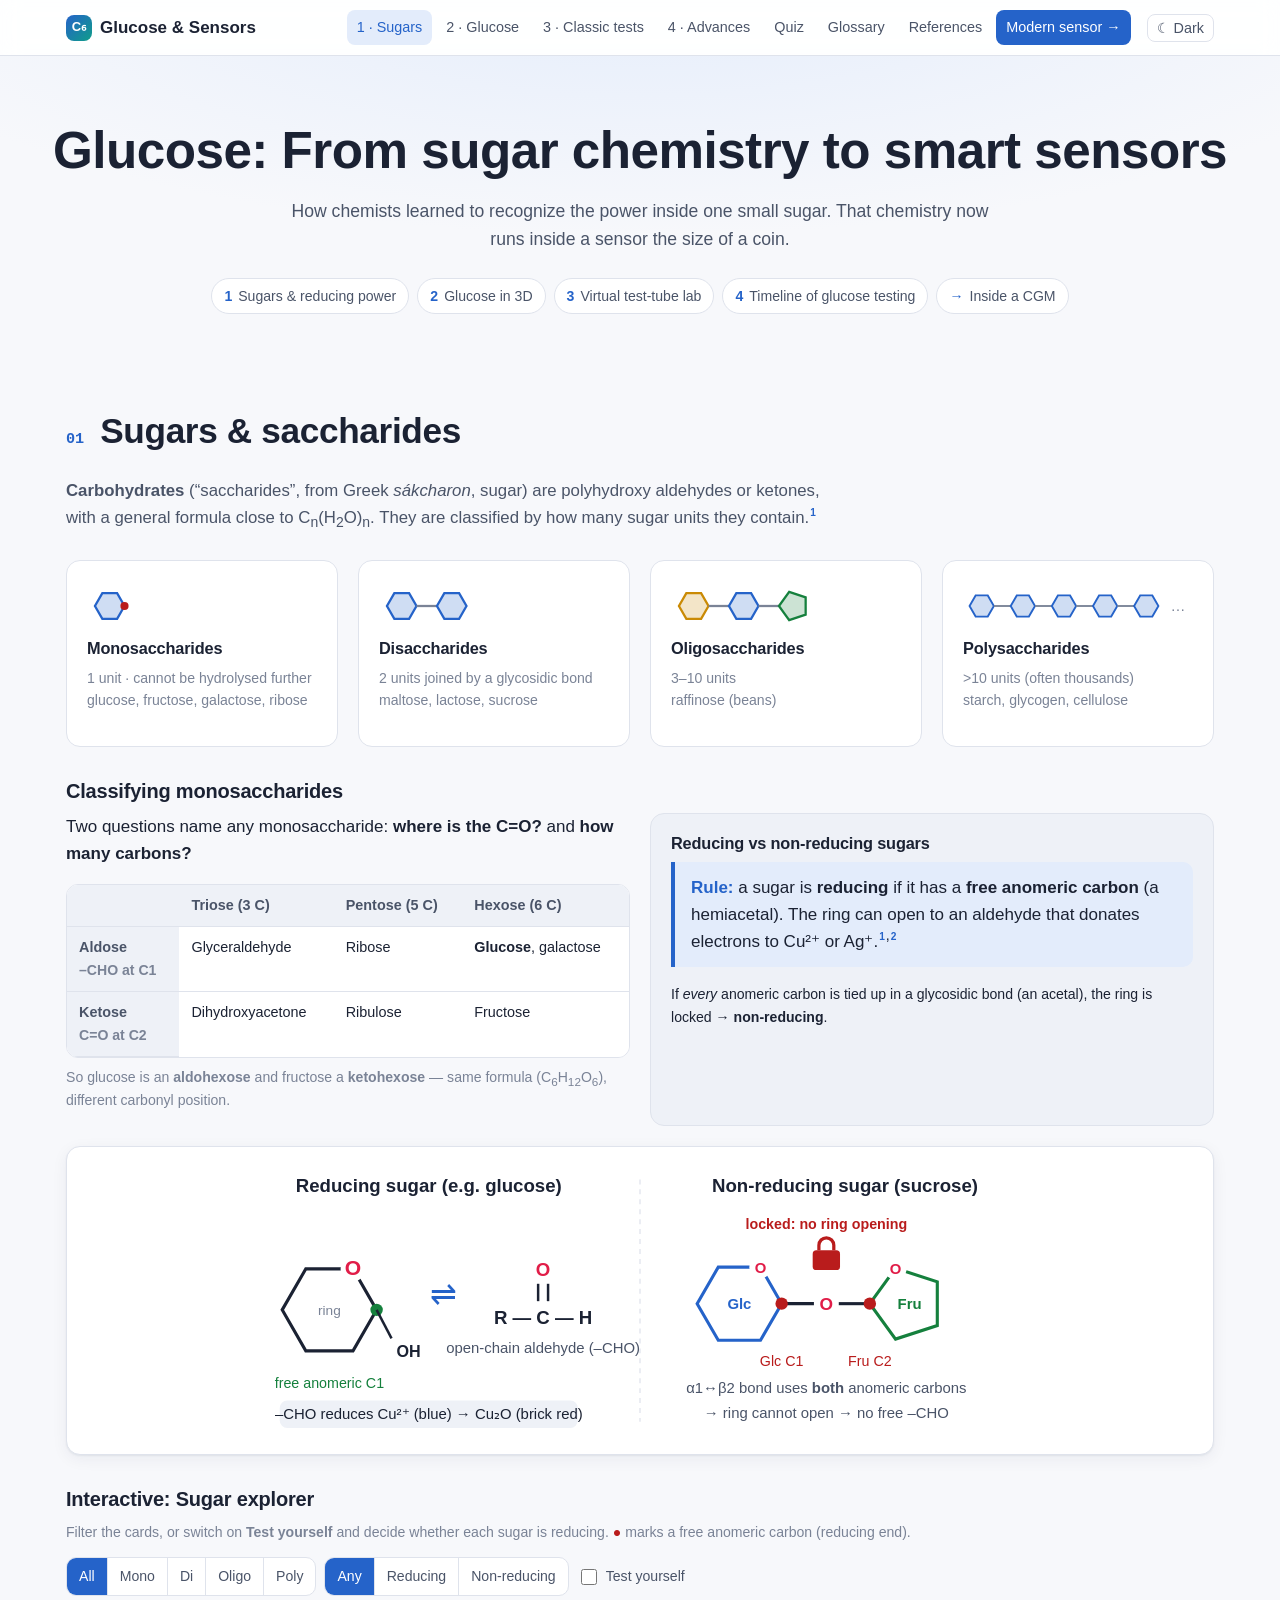
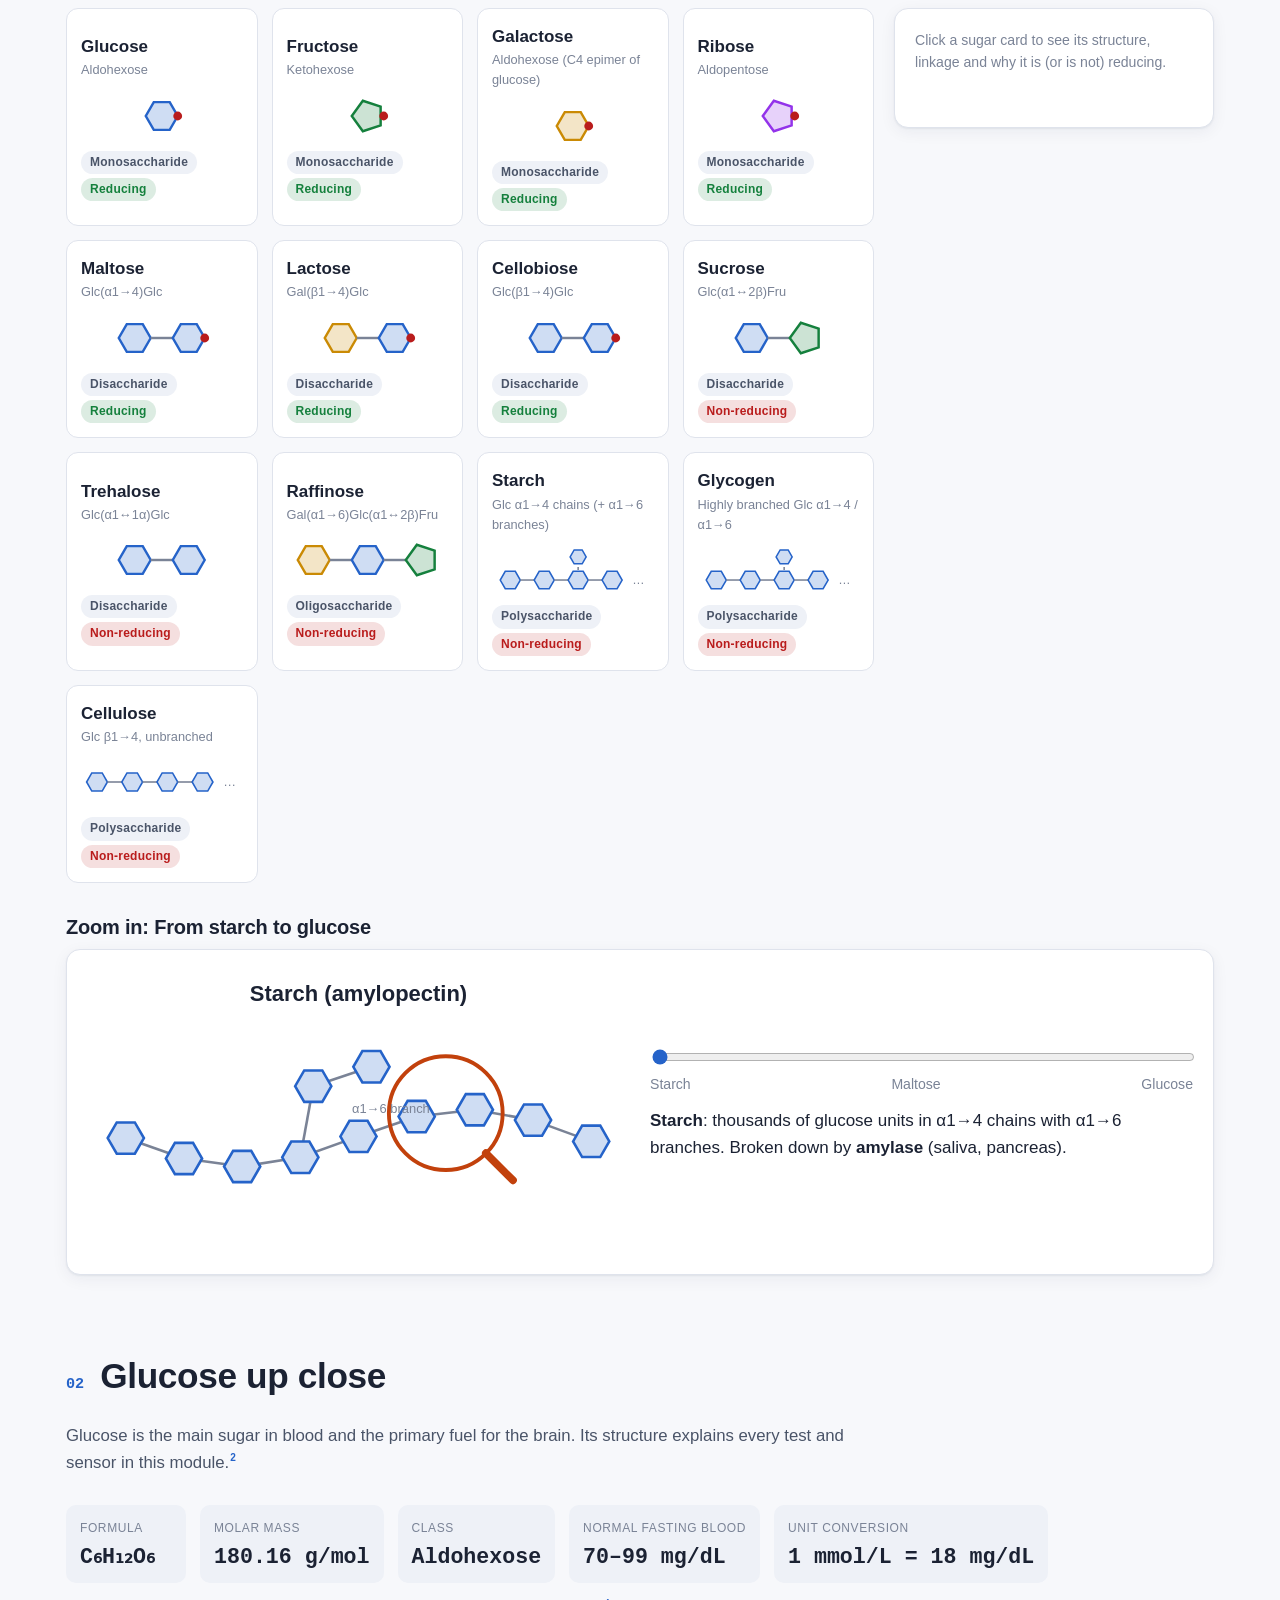
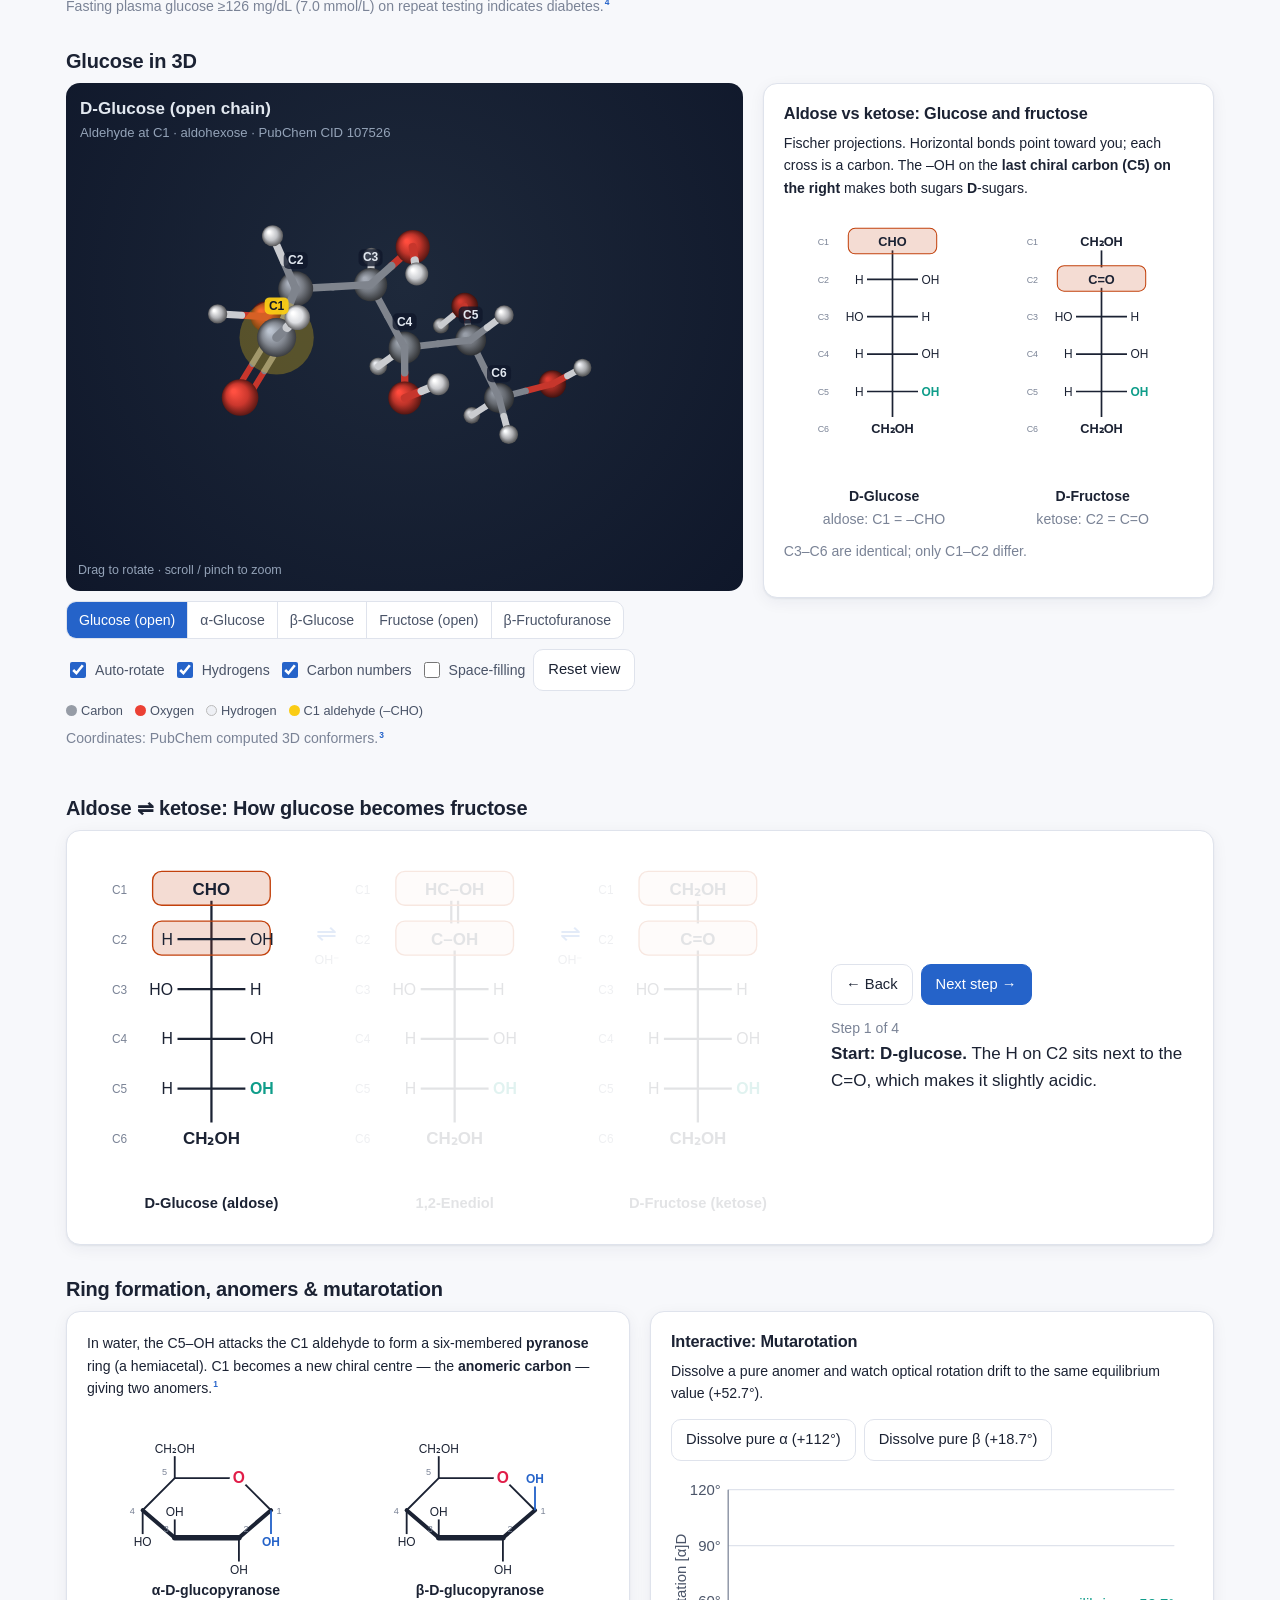
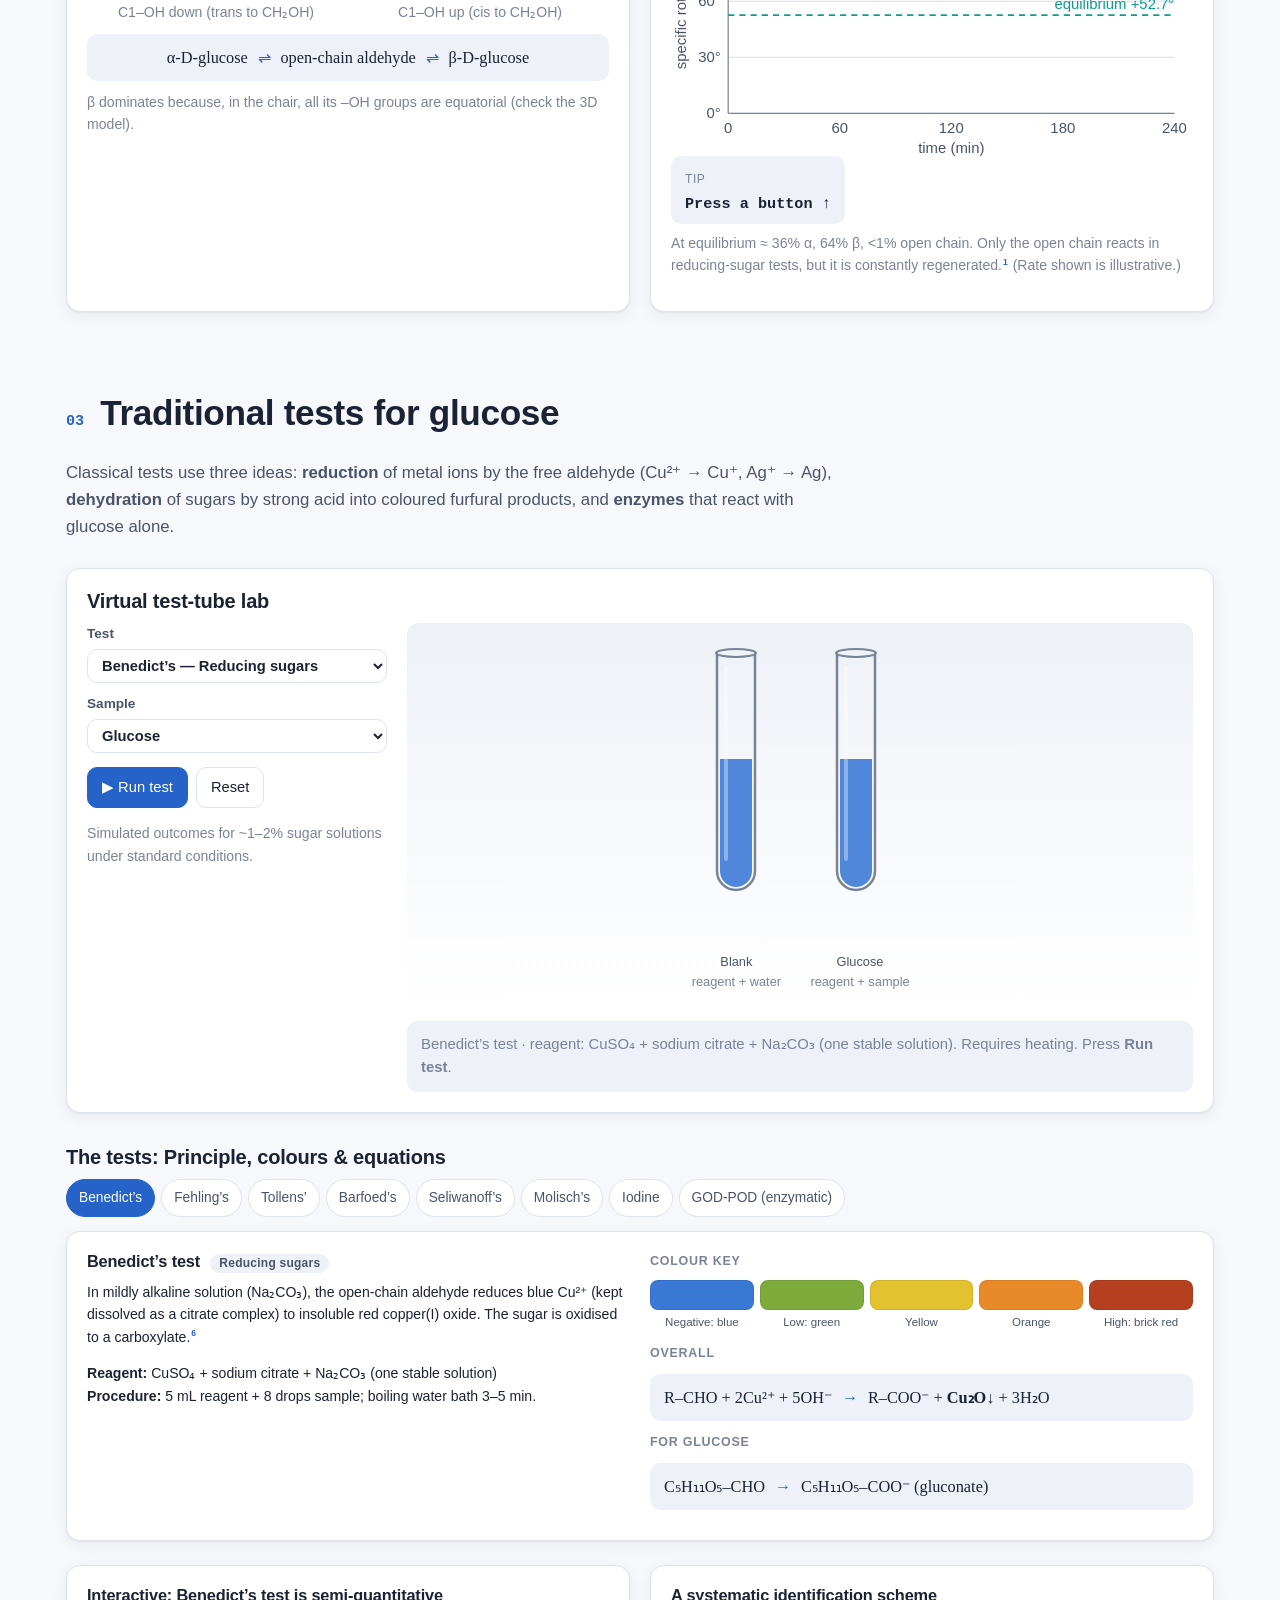
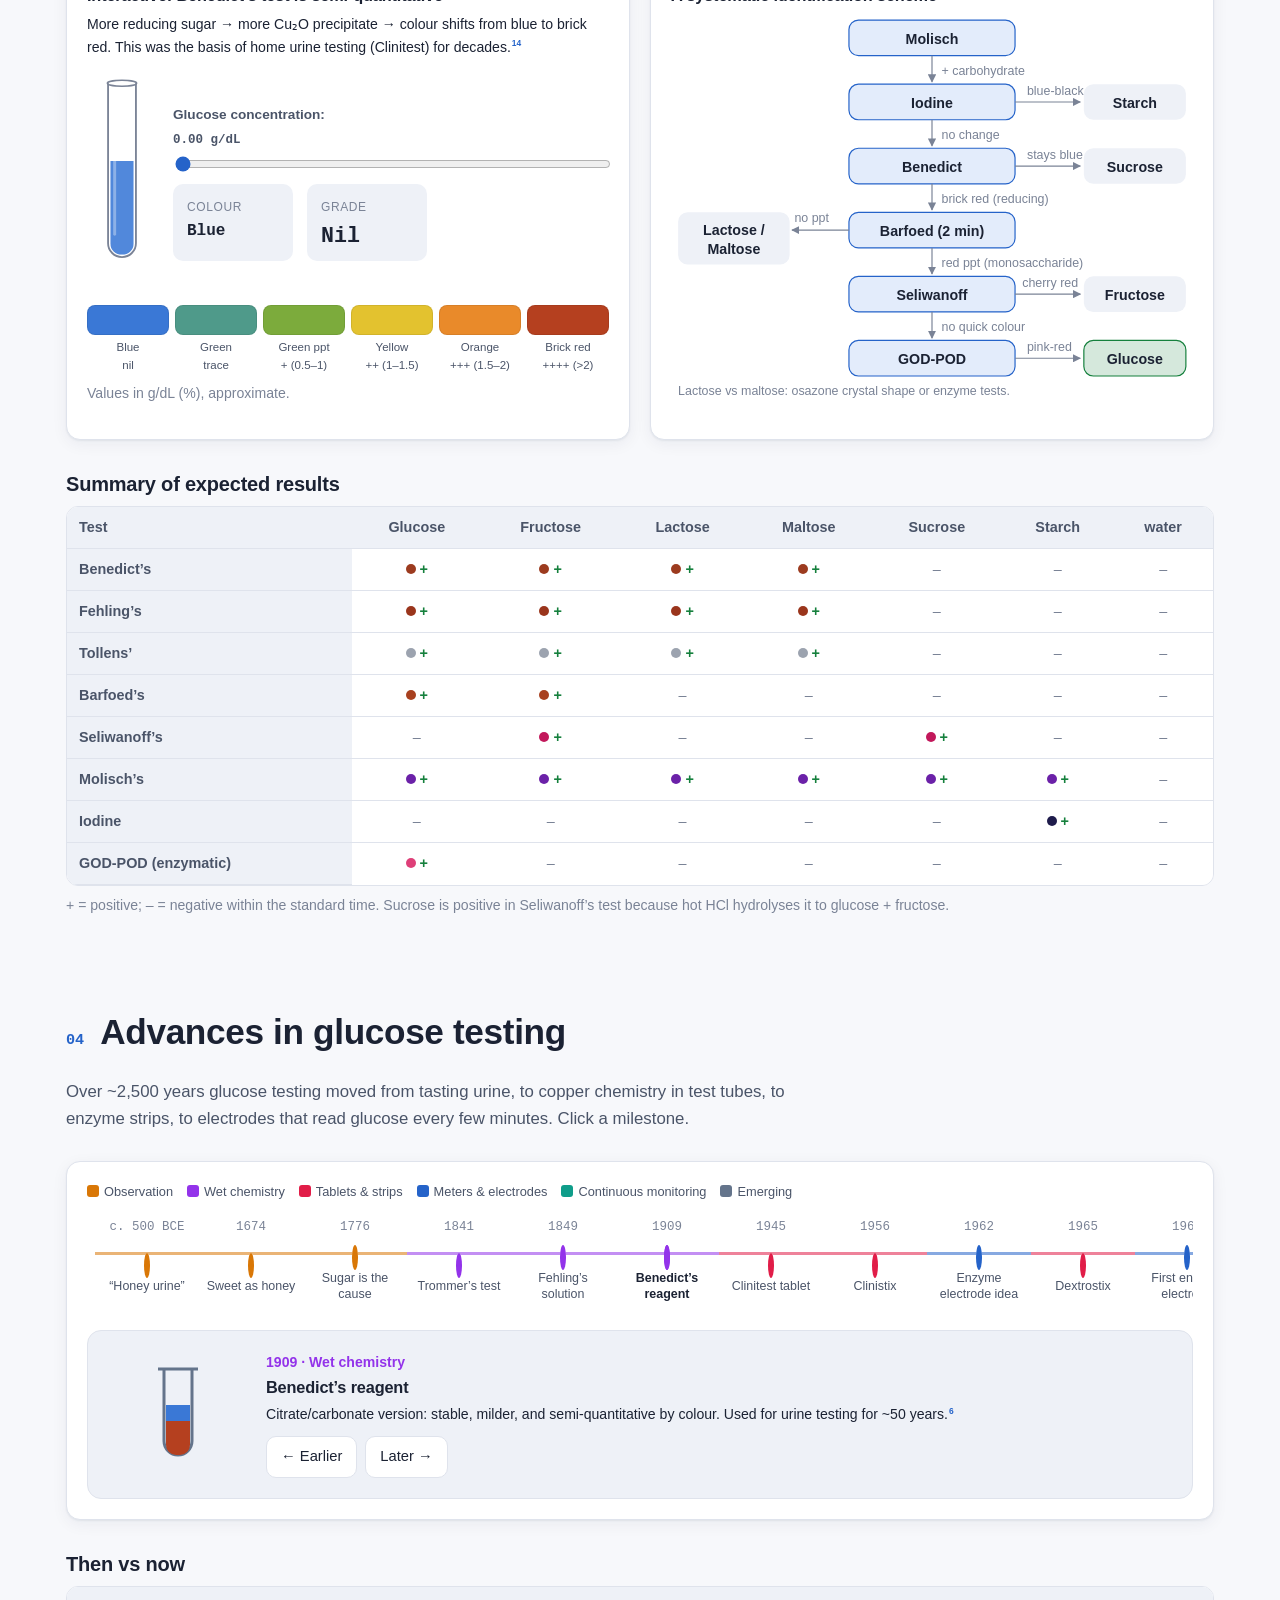
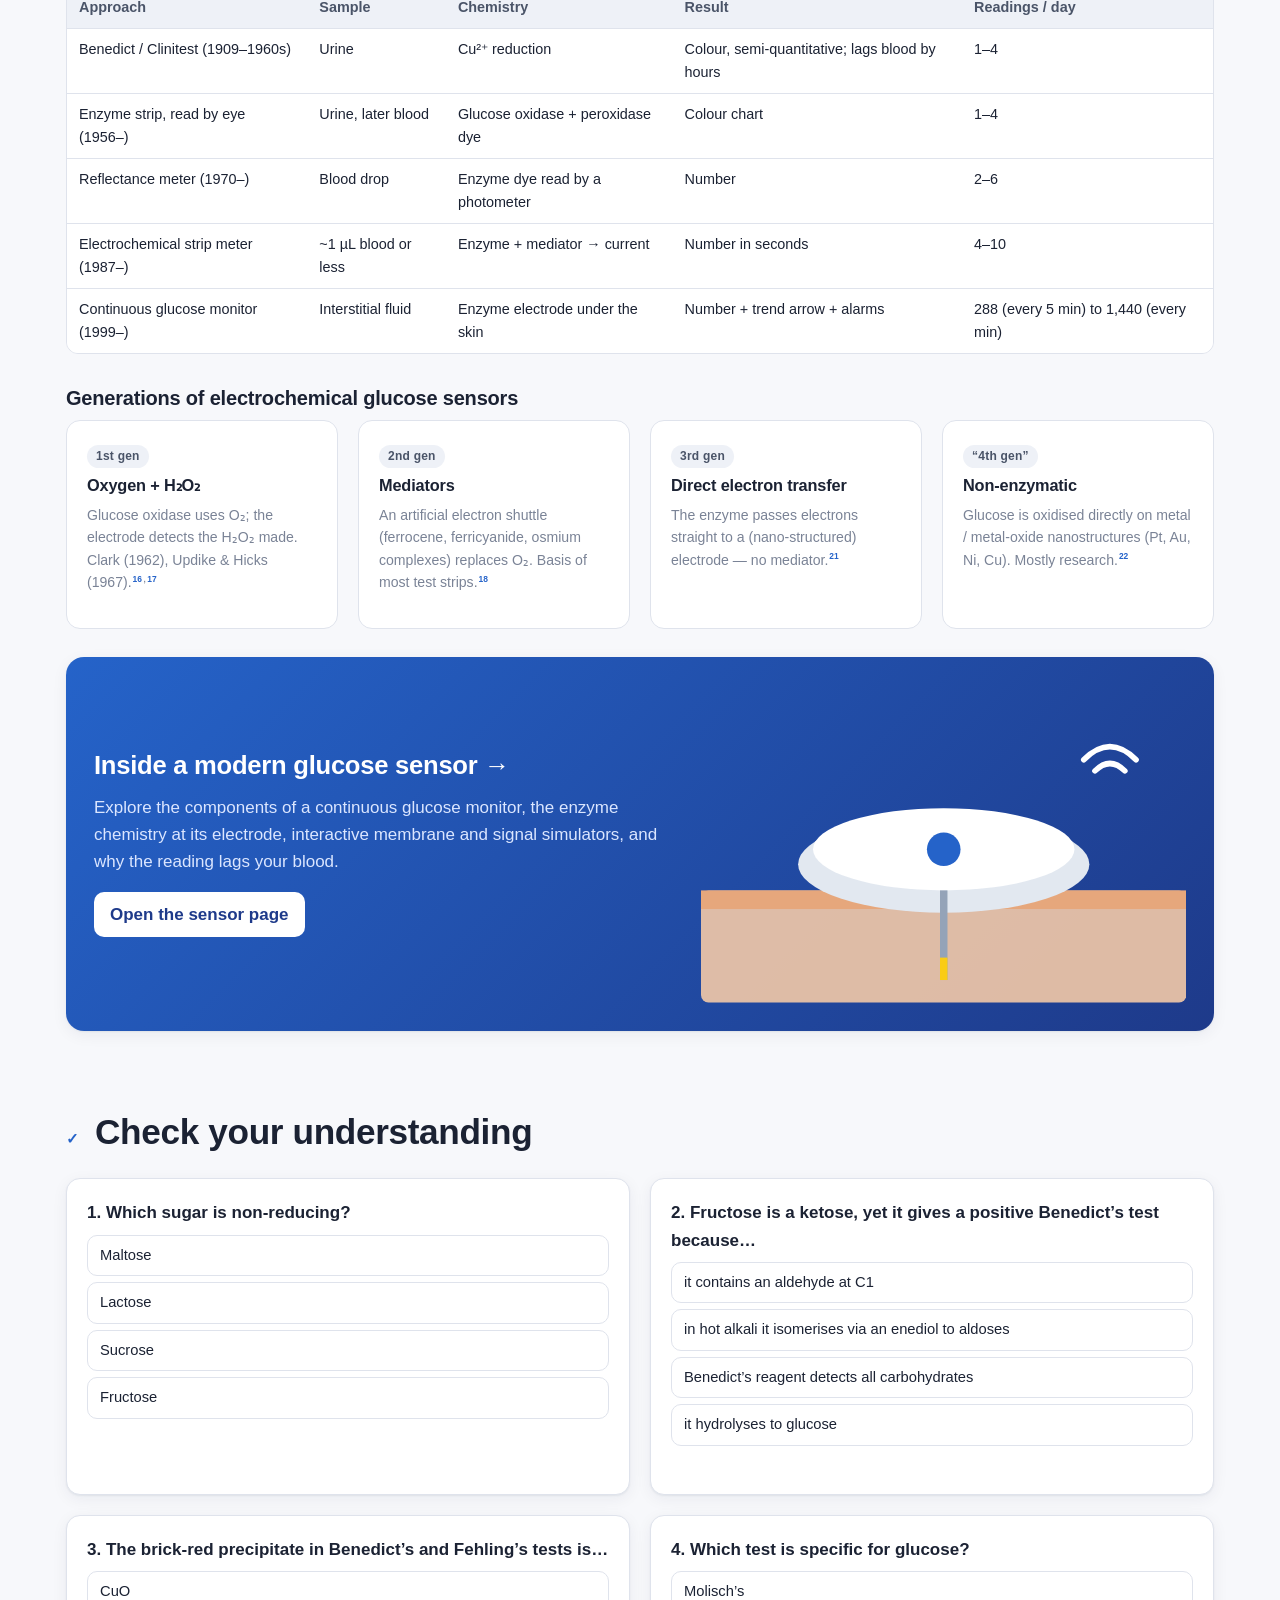
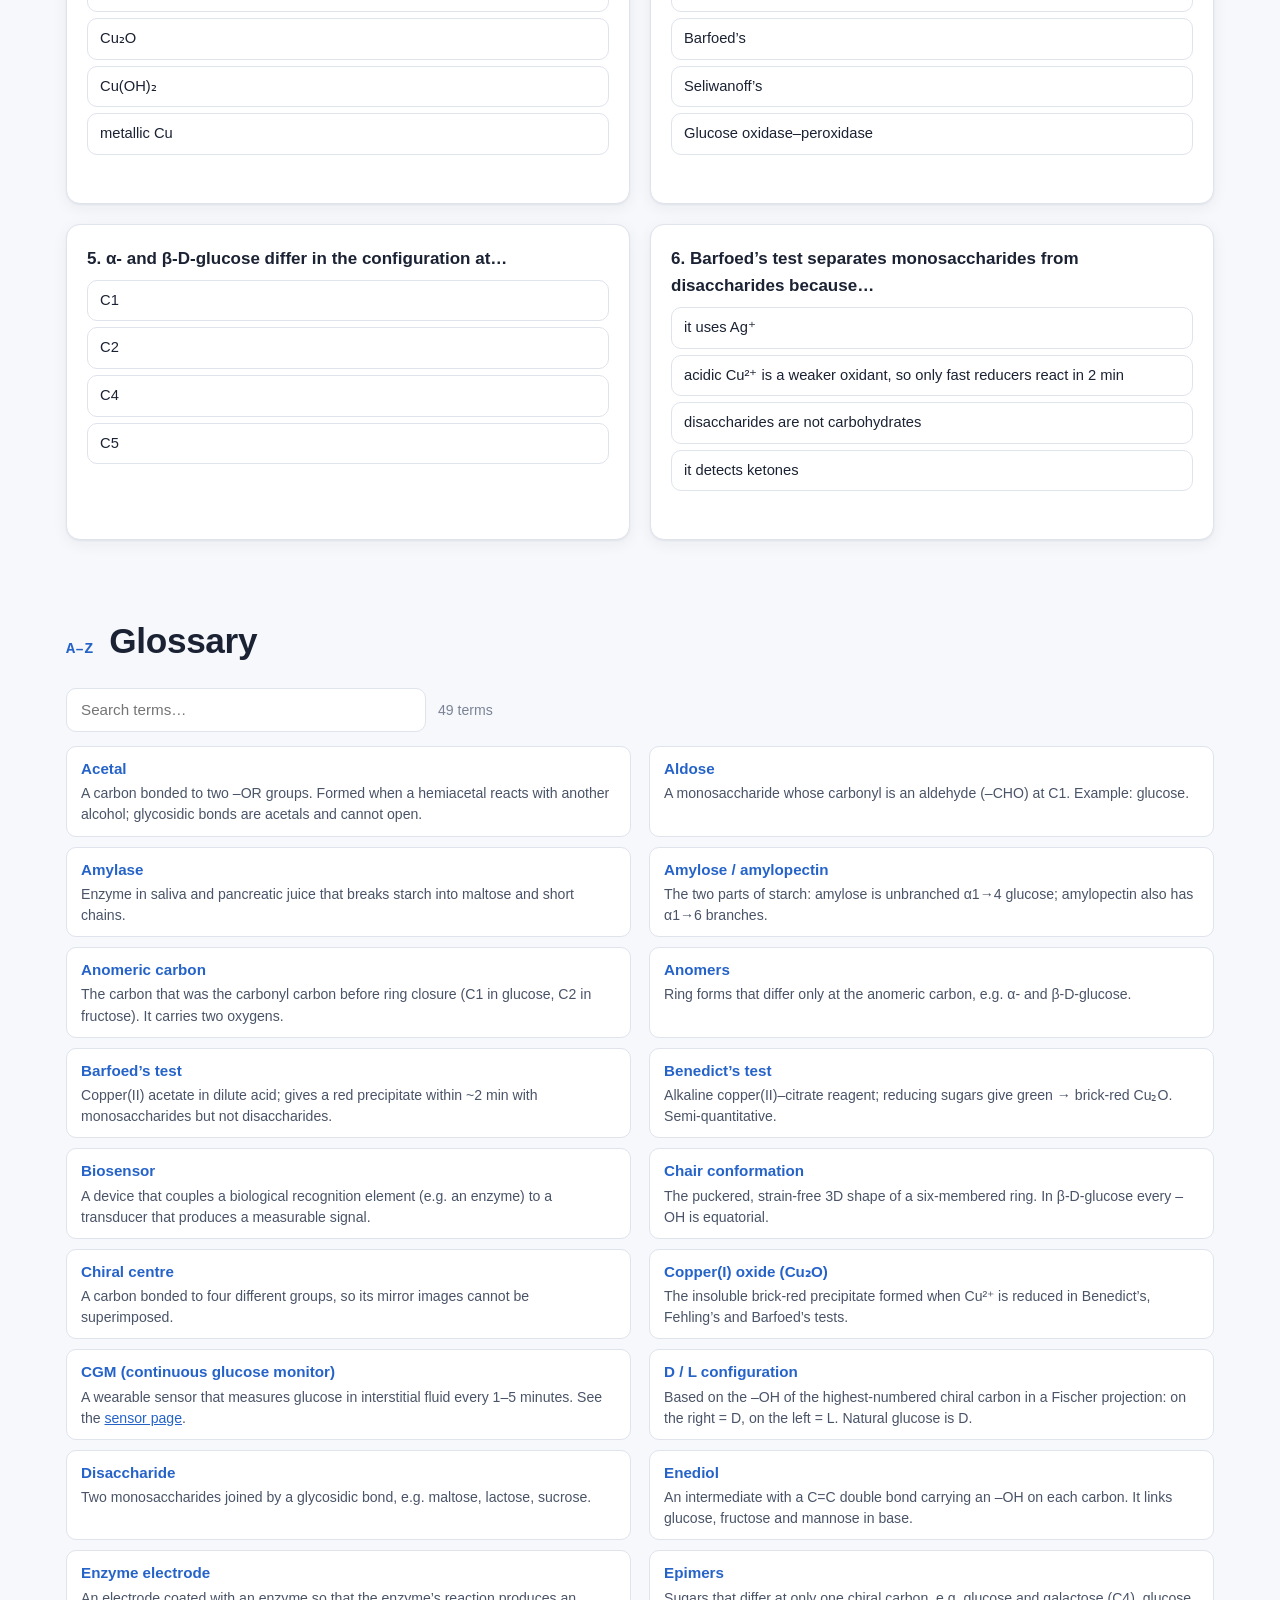
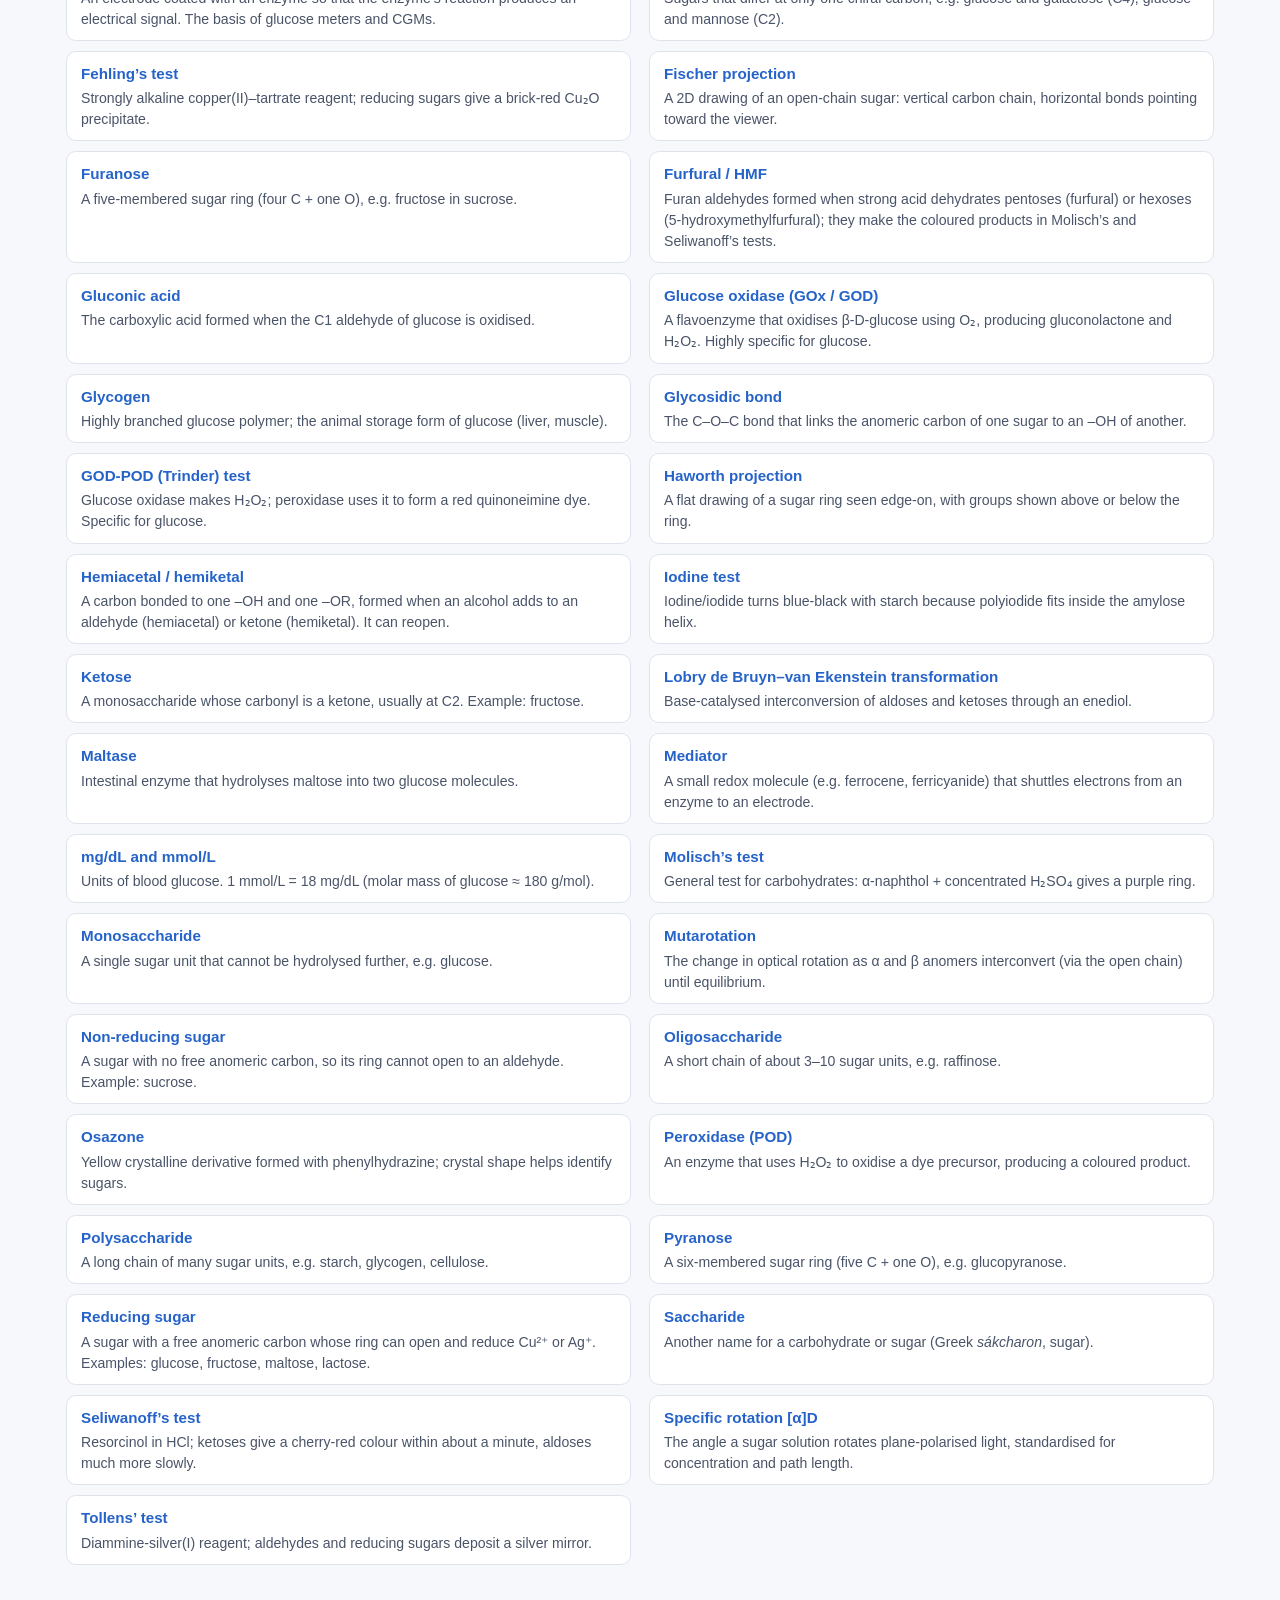
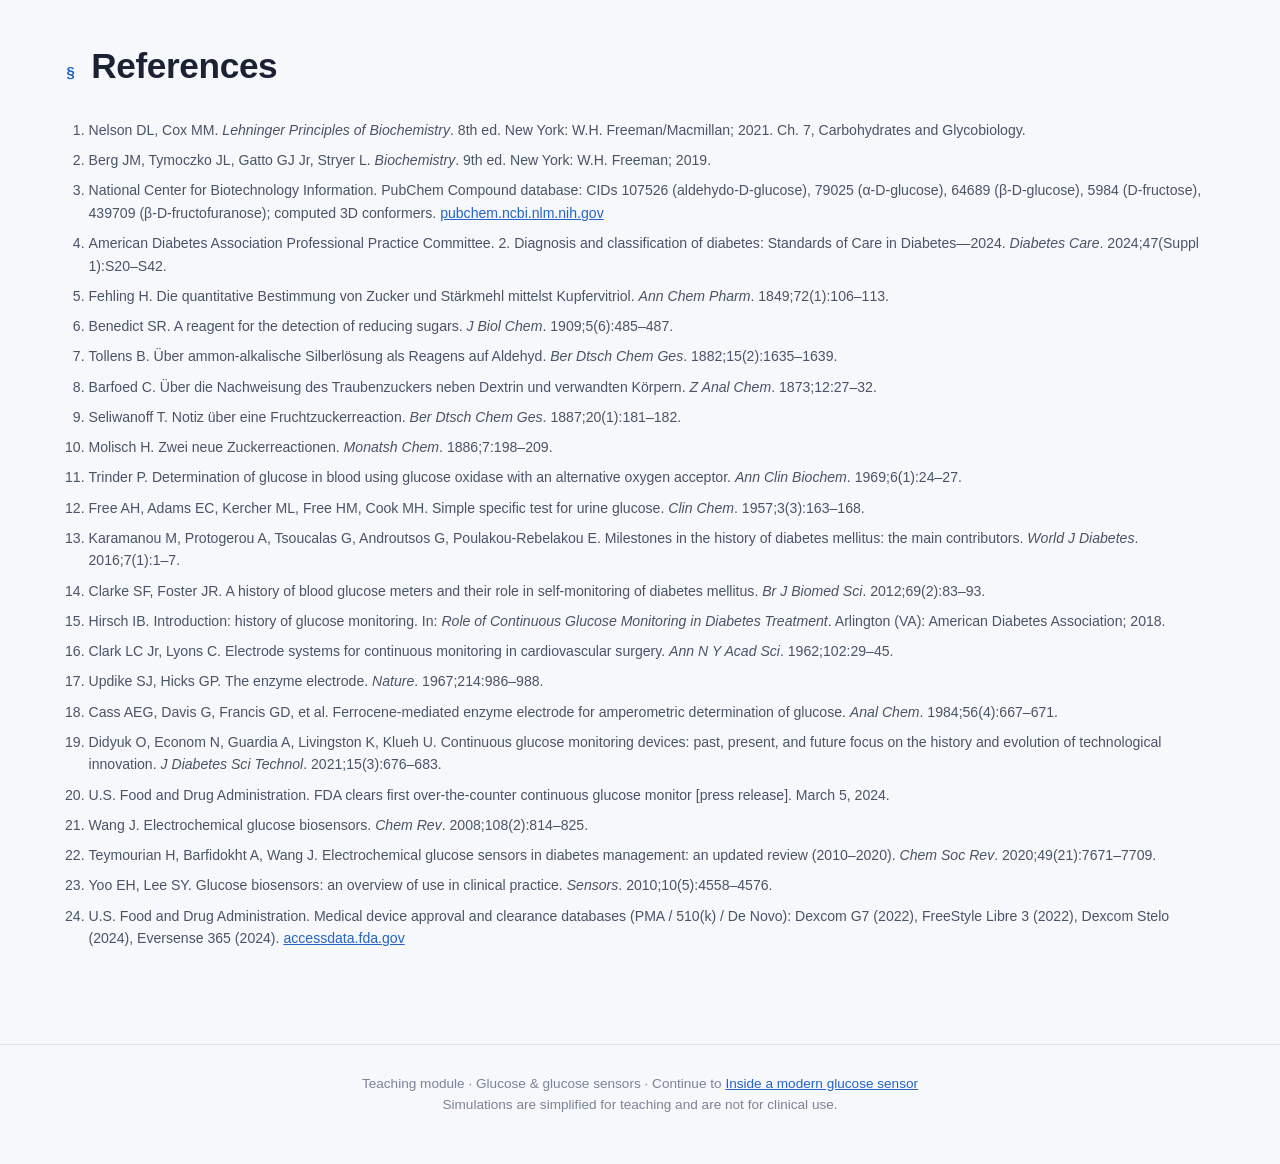
==== commit c722d327: "Bold "Carbohydrates" in the section 1 intro Co-Authored-By: Claude Opus 5.5 <noreply@anthropic.com>" ====
--- a/index.html
+++ b/index.html
@@ -41,7 +41,7 @@
 <!-- ======================= 1. SUGARS ======================= -->
 <section class="module" id="sugars">
   <div class="section-head"><span class="section-num">01</span><h2>Sugars &amp; saccharides</h2></div>
-  <p class="section-intro">Carbohydrates (“saccharides”, from Greek <i>sákcharon</i>, sugar) are polyhydroxy aldehydes or ketones, with a general formula close to C<sub>n</sub>(H<sub>2</sub>O)<sub>n</sub>. They are classified by how many sugar units they contain.<sup class="cite"><a href="#ref-1">1</a></sup></p>
+  <p class="section-intro"><b>Carbohydrates</b> (“saccharides”, from Greek <i>sákcharon</i>, sugar) are polyhydroxy aldehydes or ketones, with a general formula close to C<sub>n</sub>(H<sub>2</sub>O)<sub>n</sub>. They are classified by how many sugar units they contain.<sup class="cite"><a href="#ref-1">1</a></sup></p>
 
   <div class="grid g4">
     <div class="card flat"><div class="sicon" data-units="G"></div><h4>Monosaccharides</h4><p class="small muted">1 unit · cannot be hydrolysed further<br>glucose, fructose, galactose, ribose</p></div>
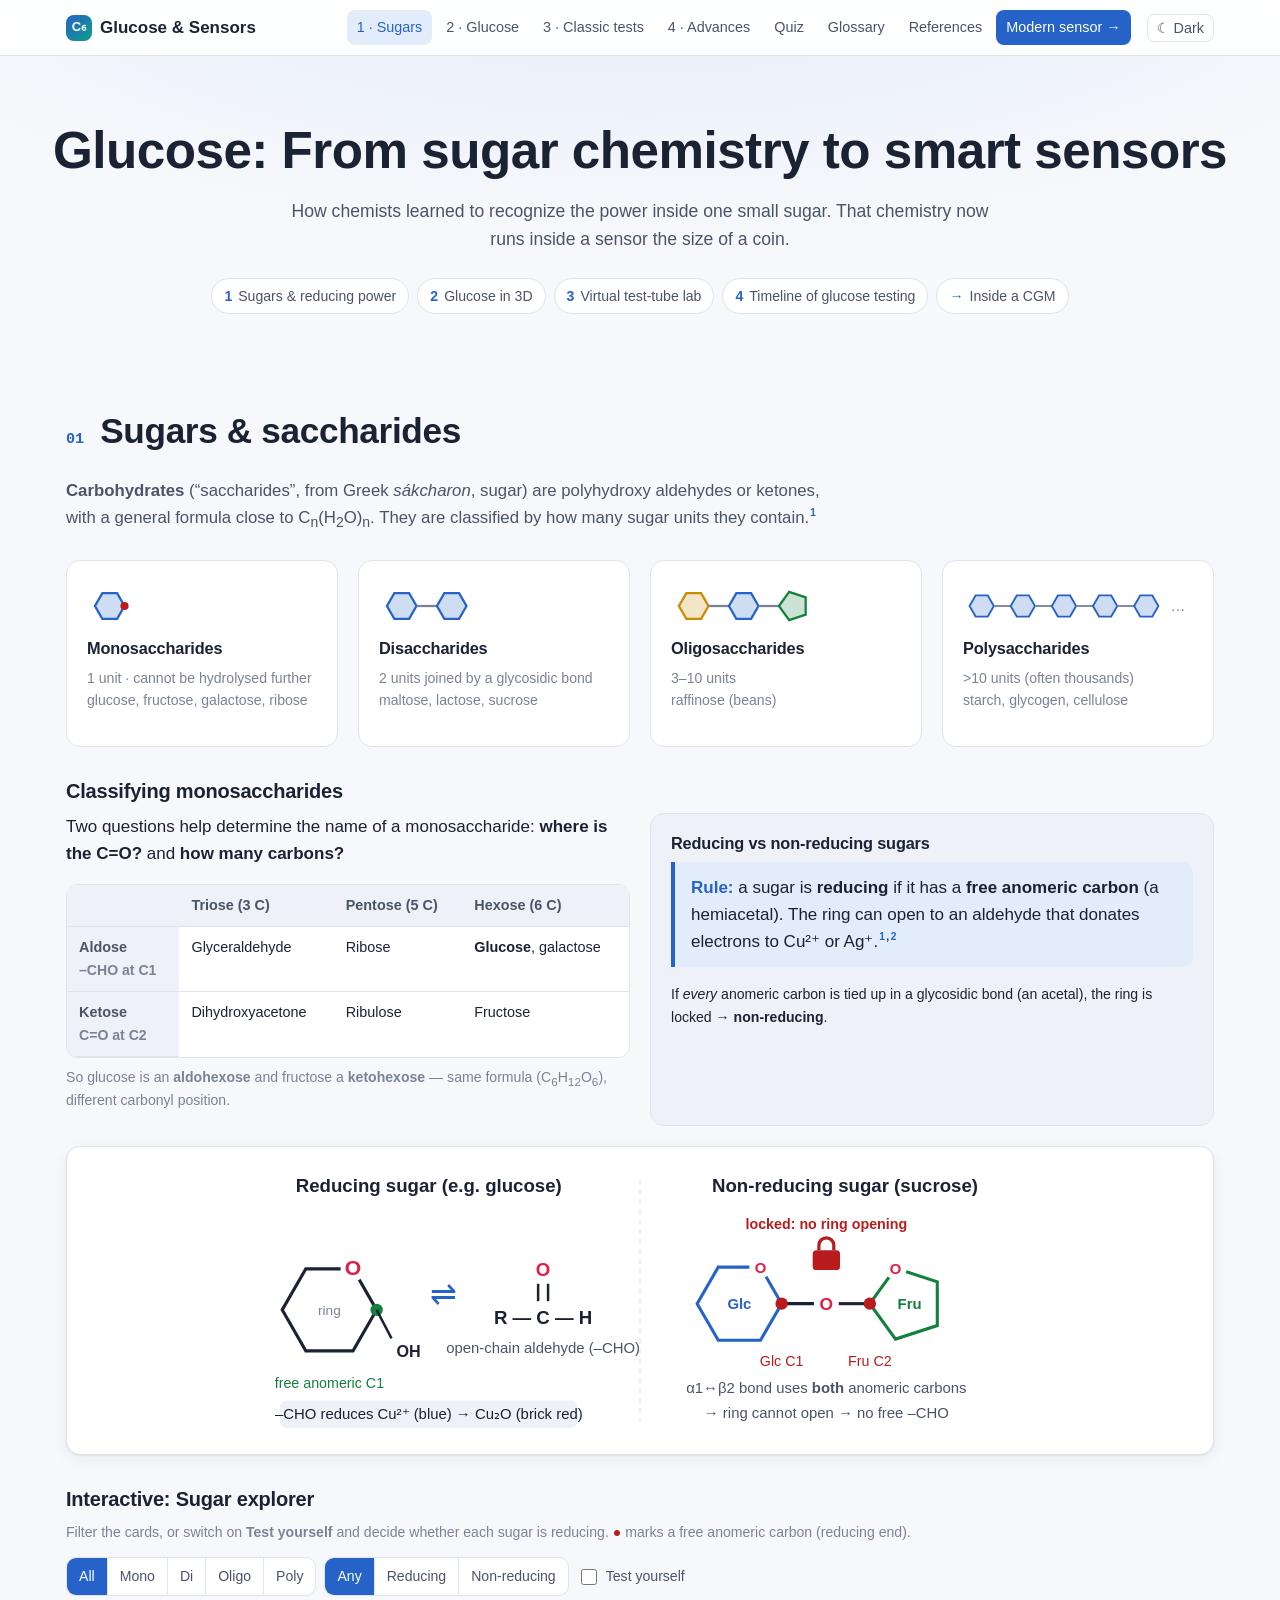
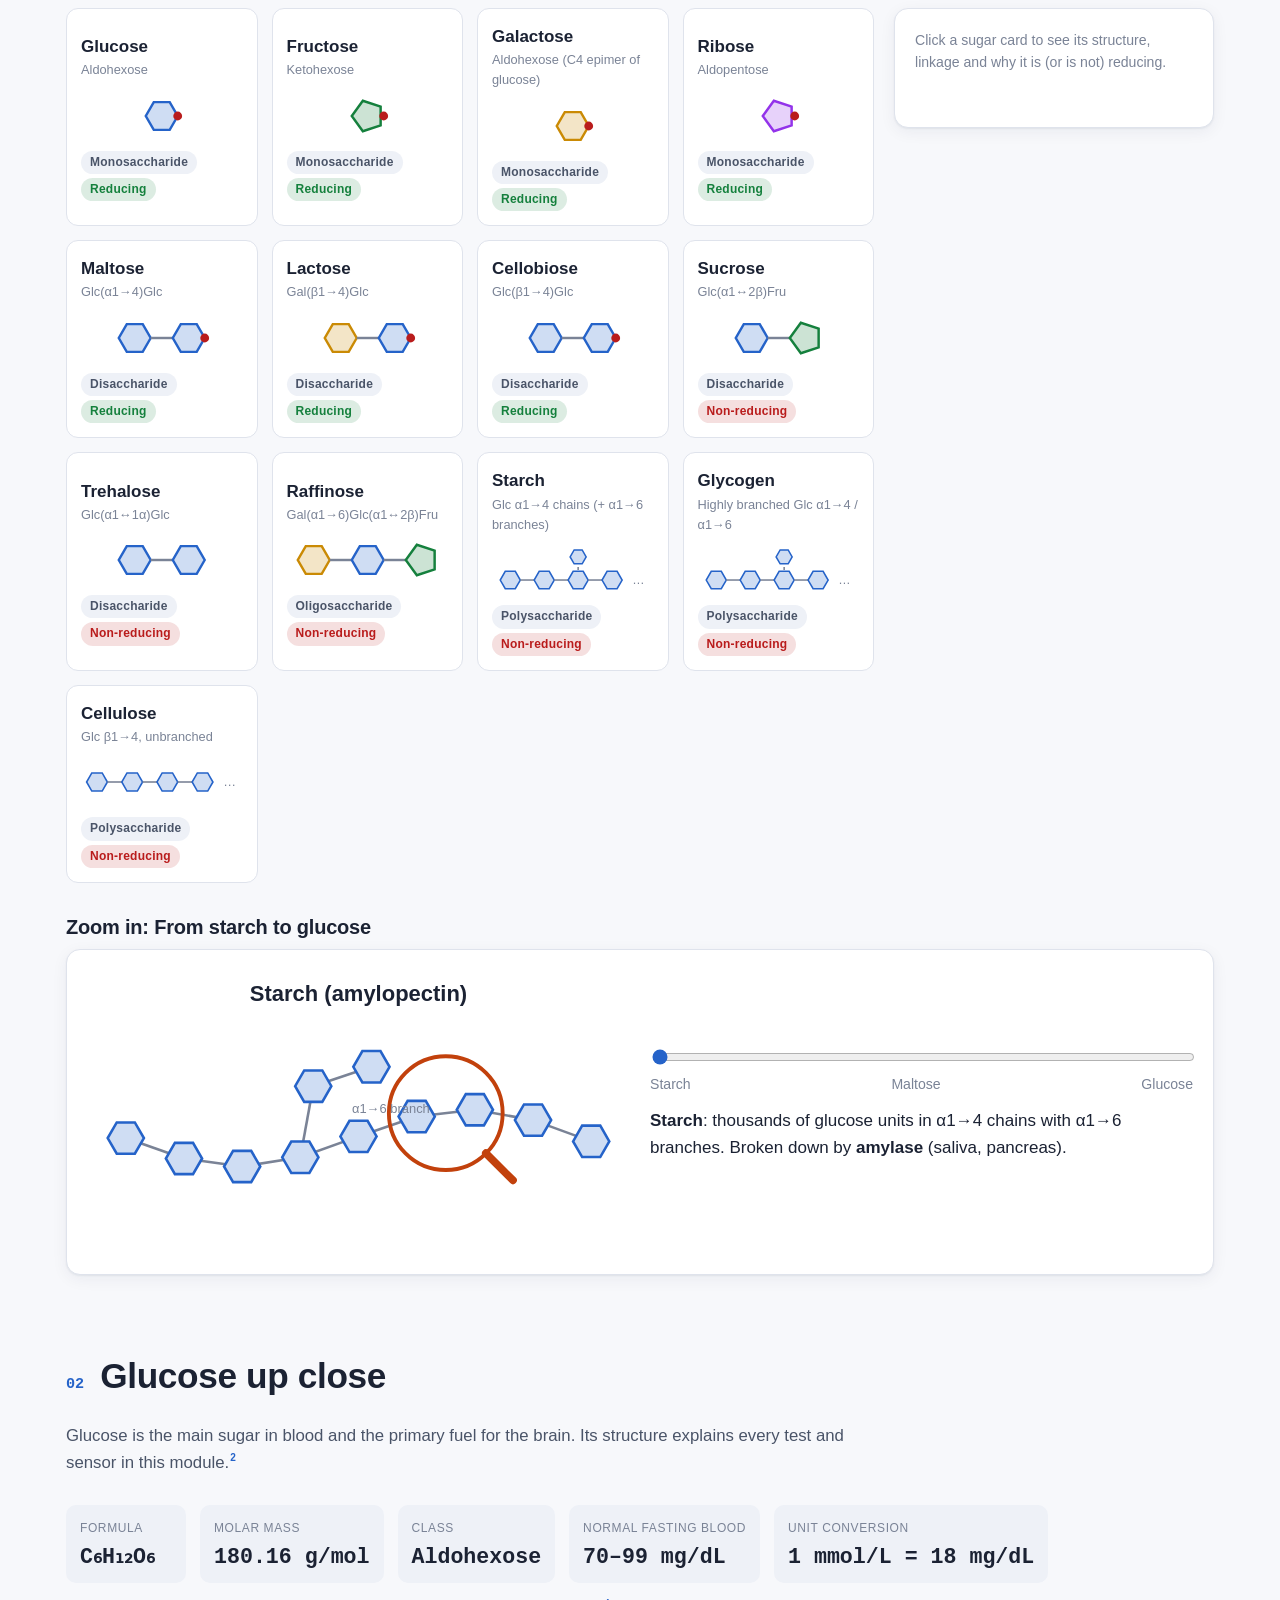
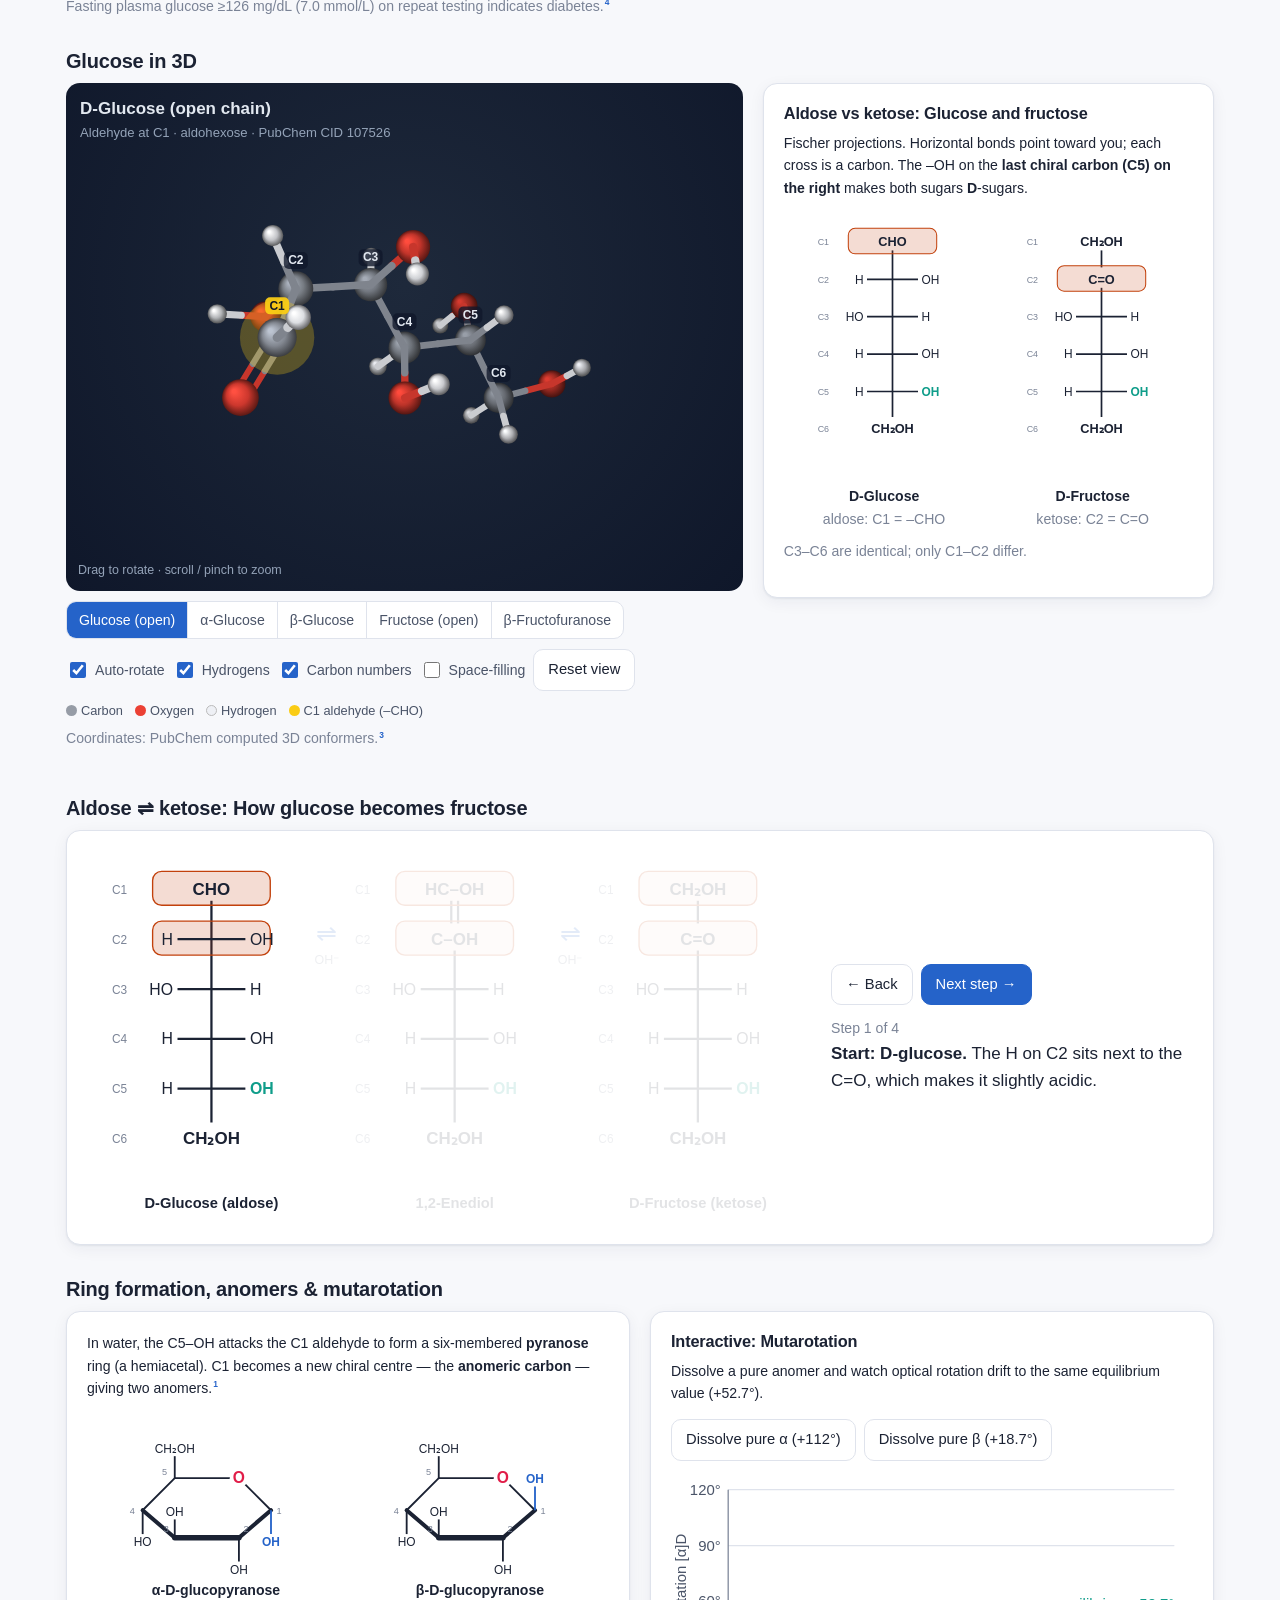
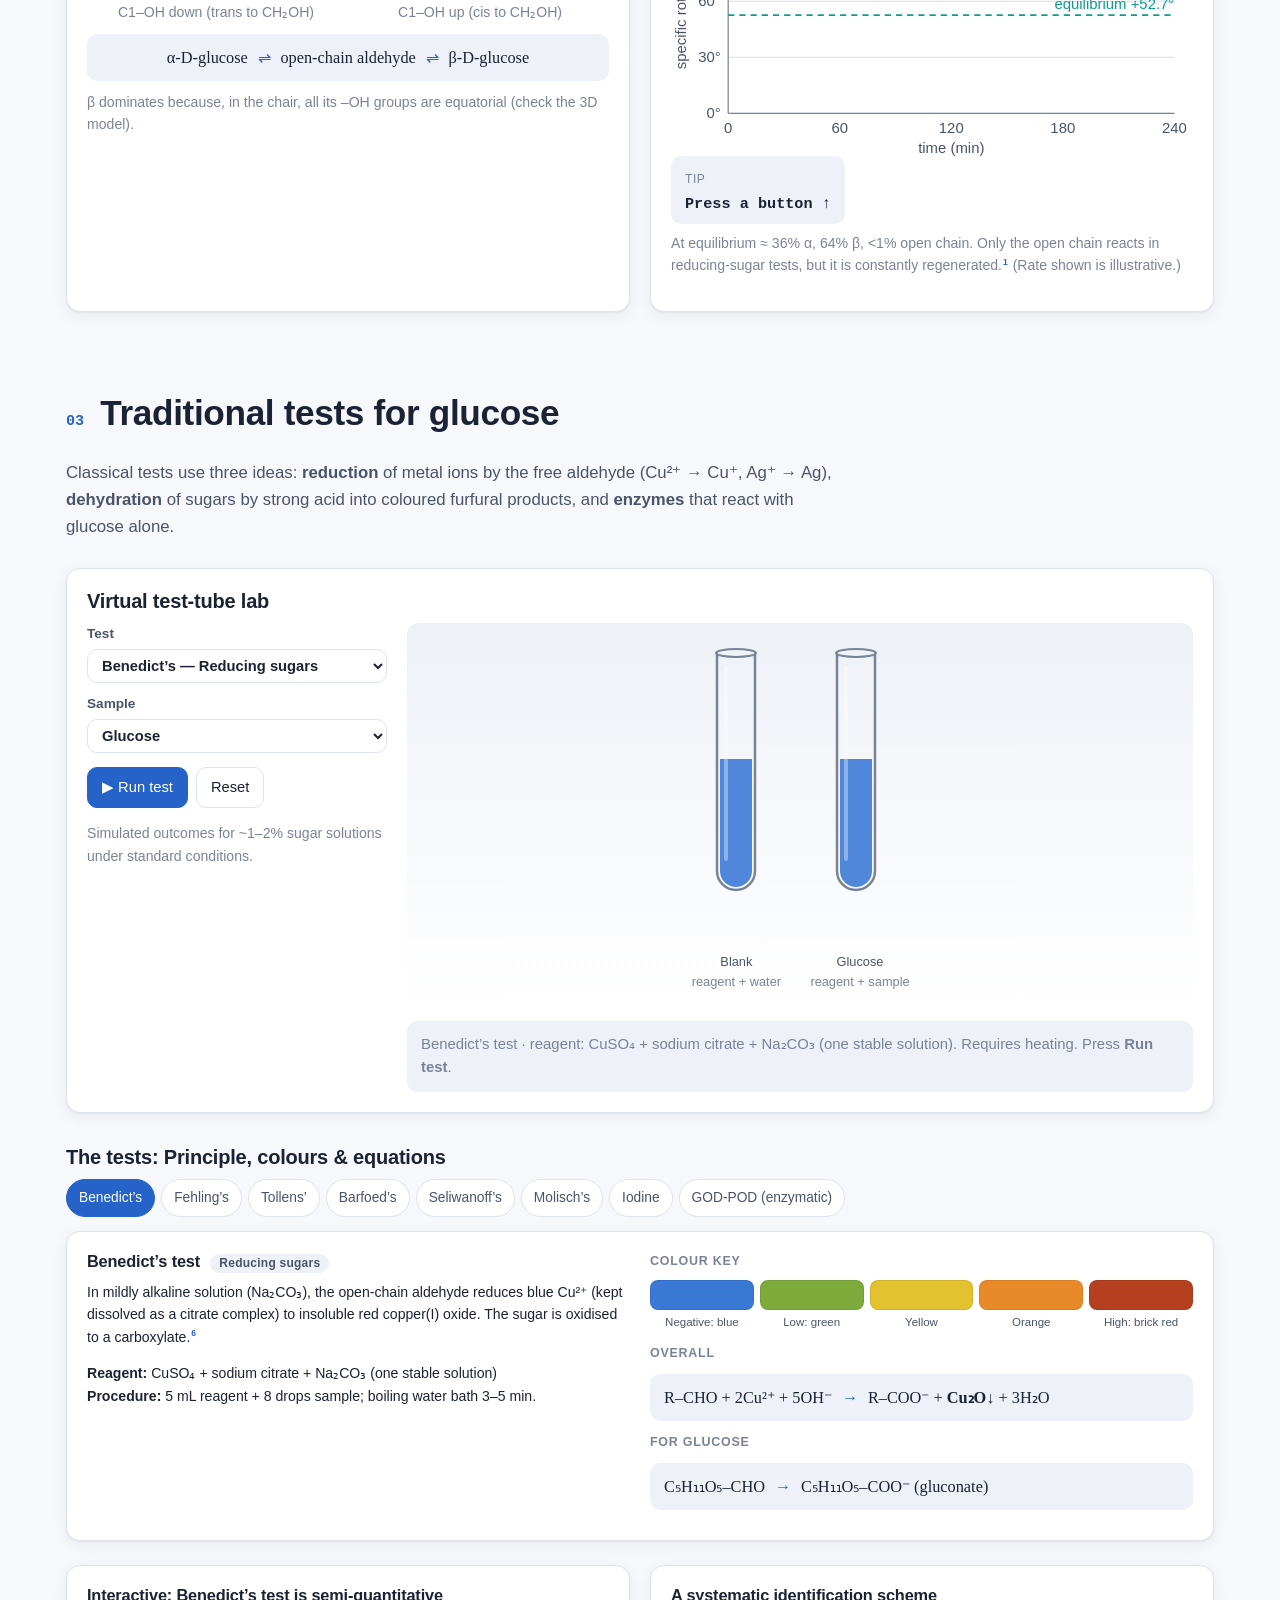
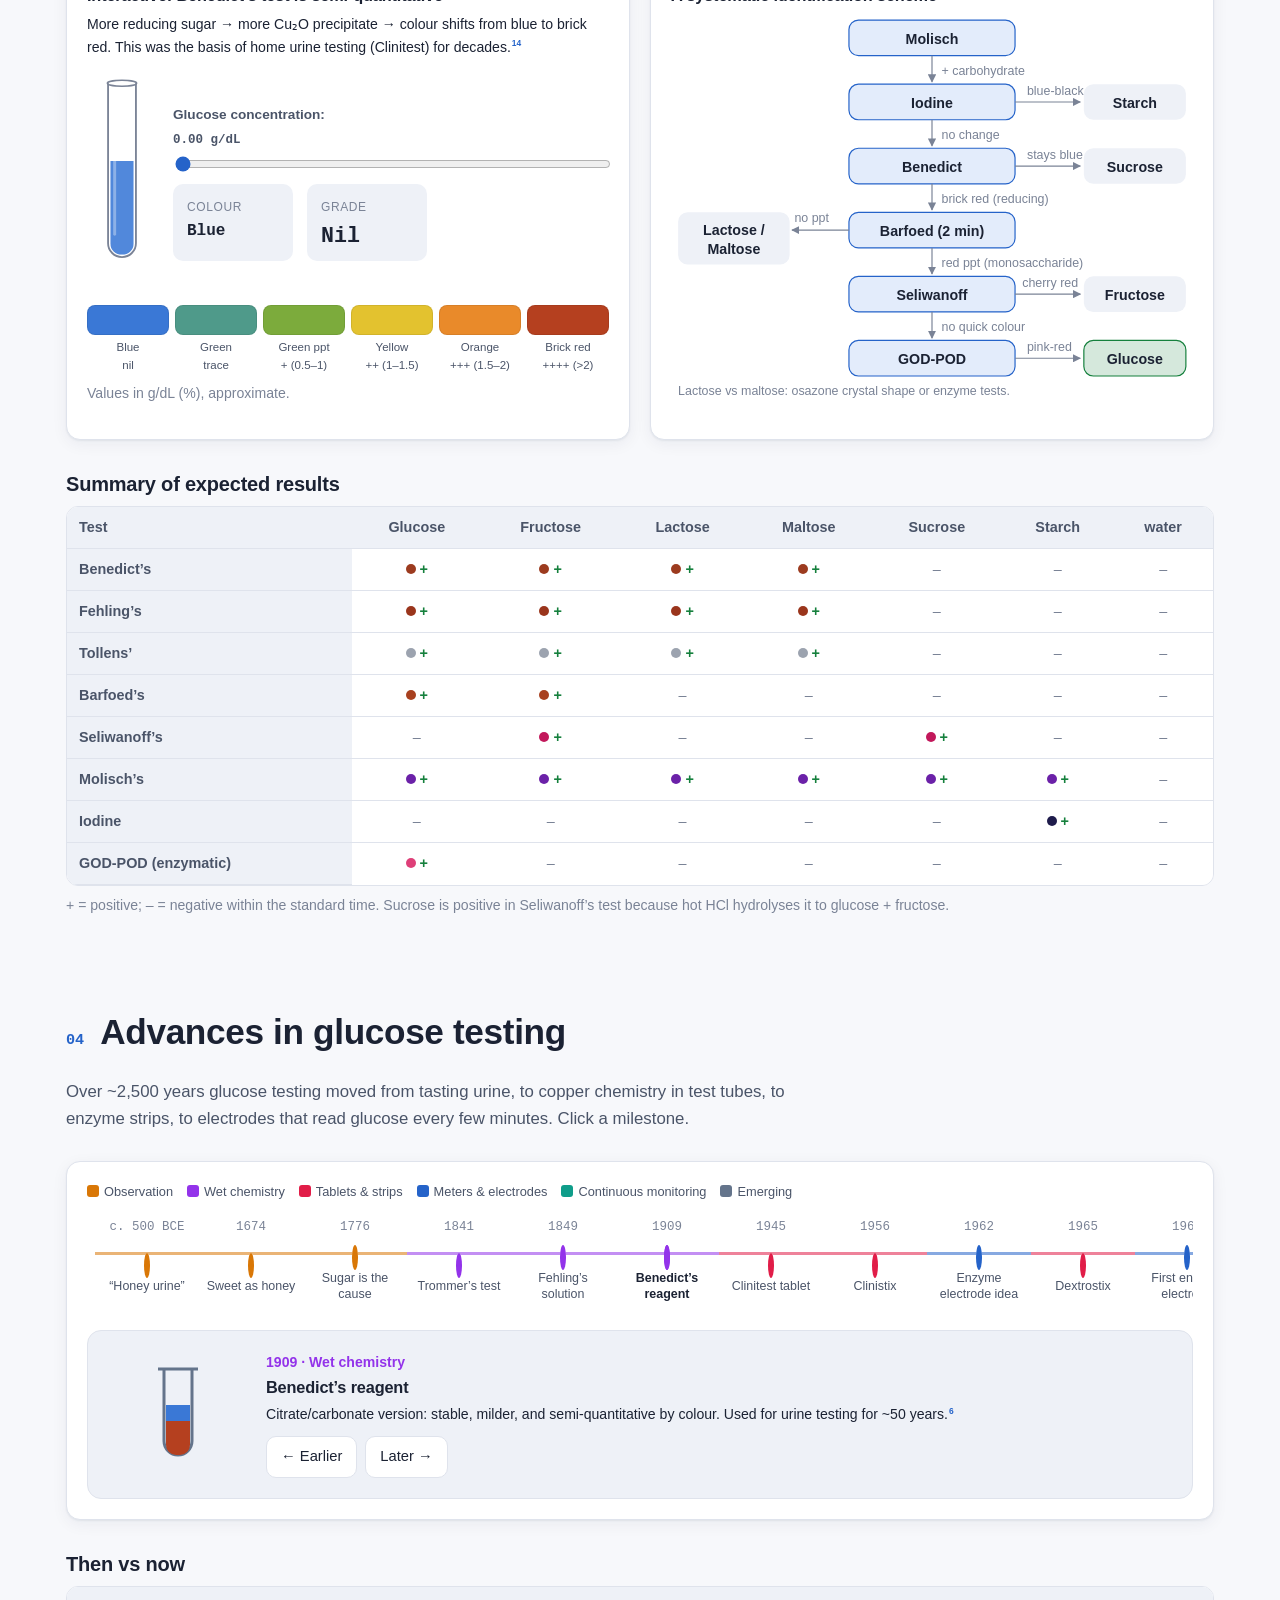
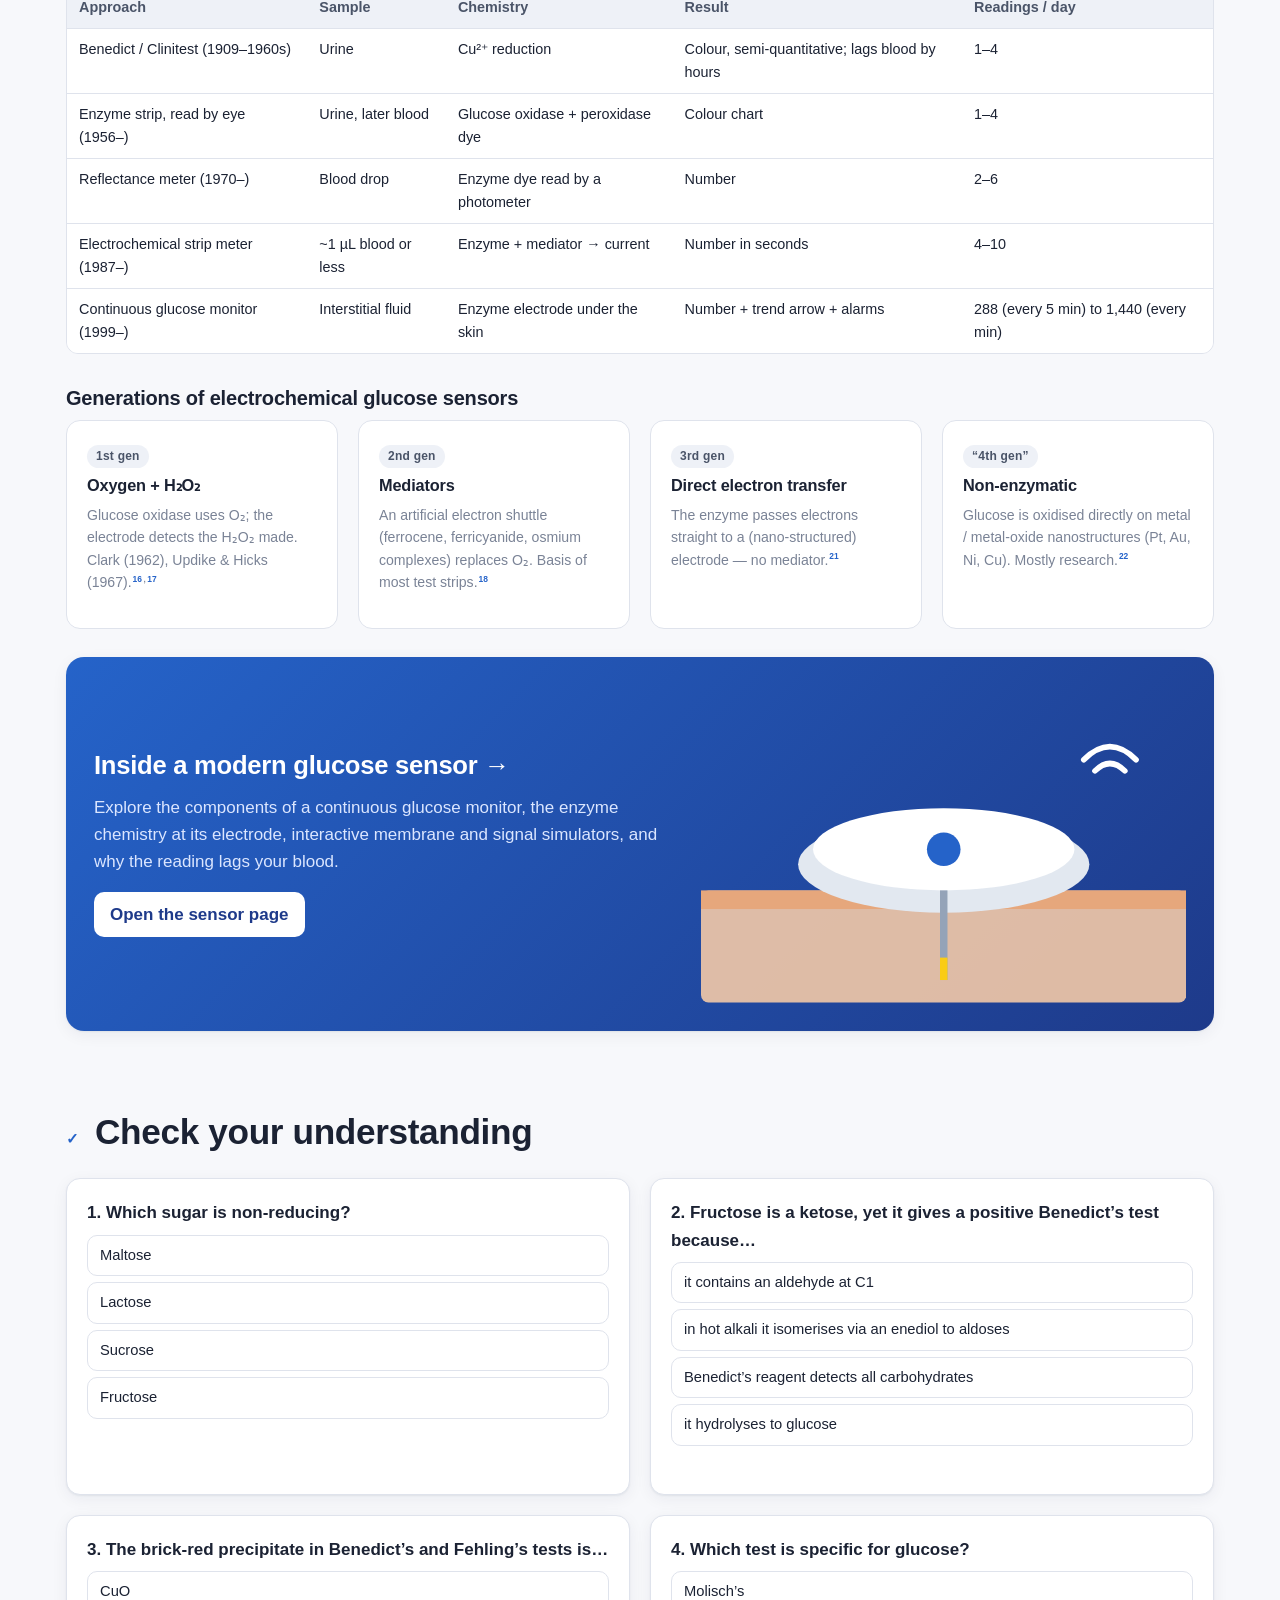
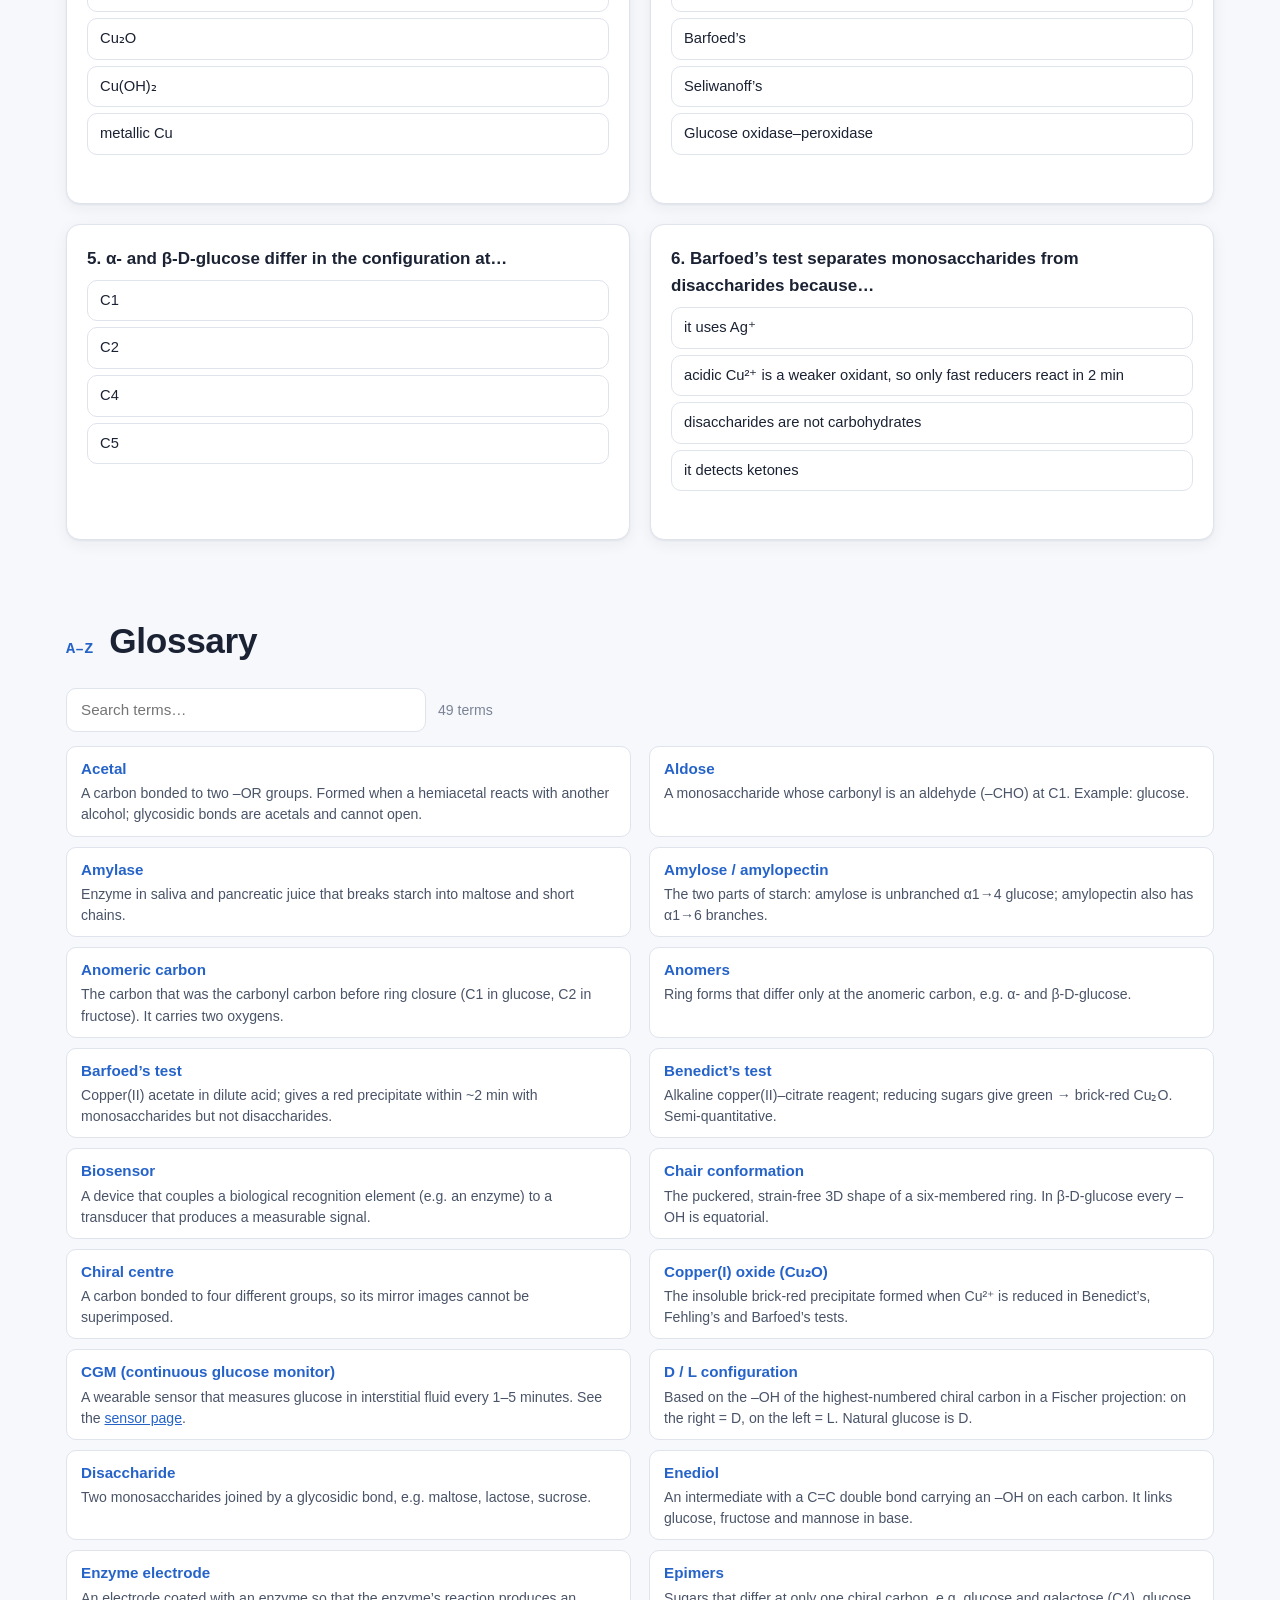
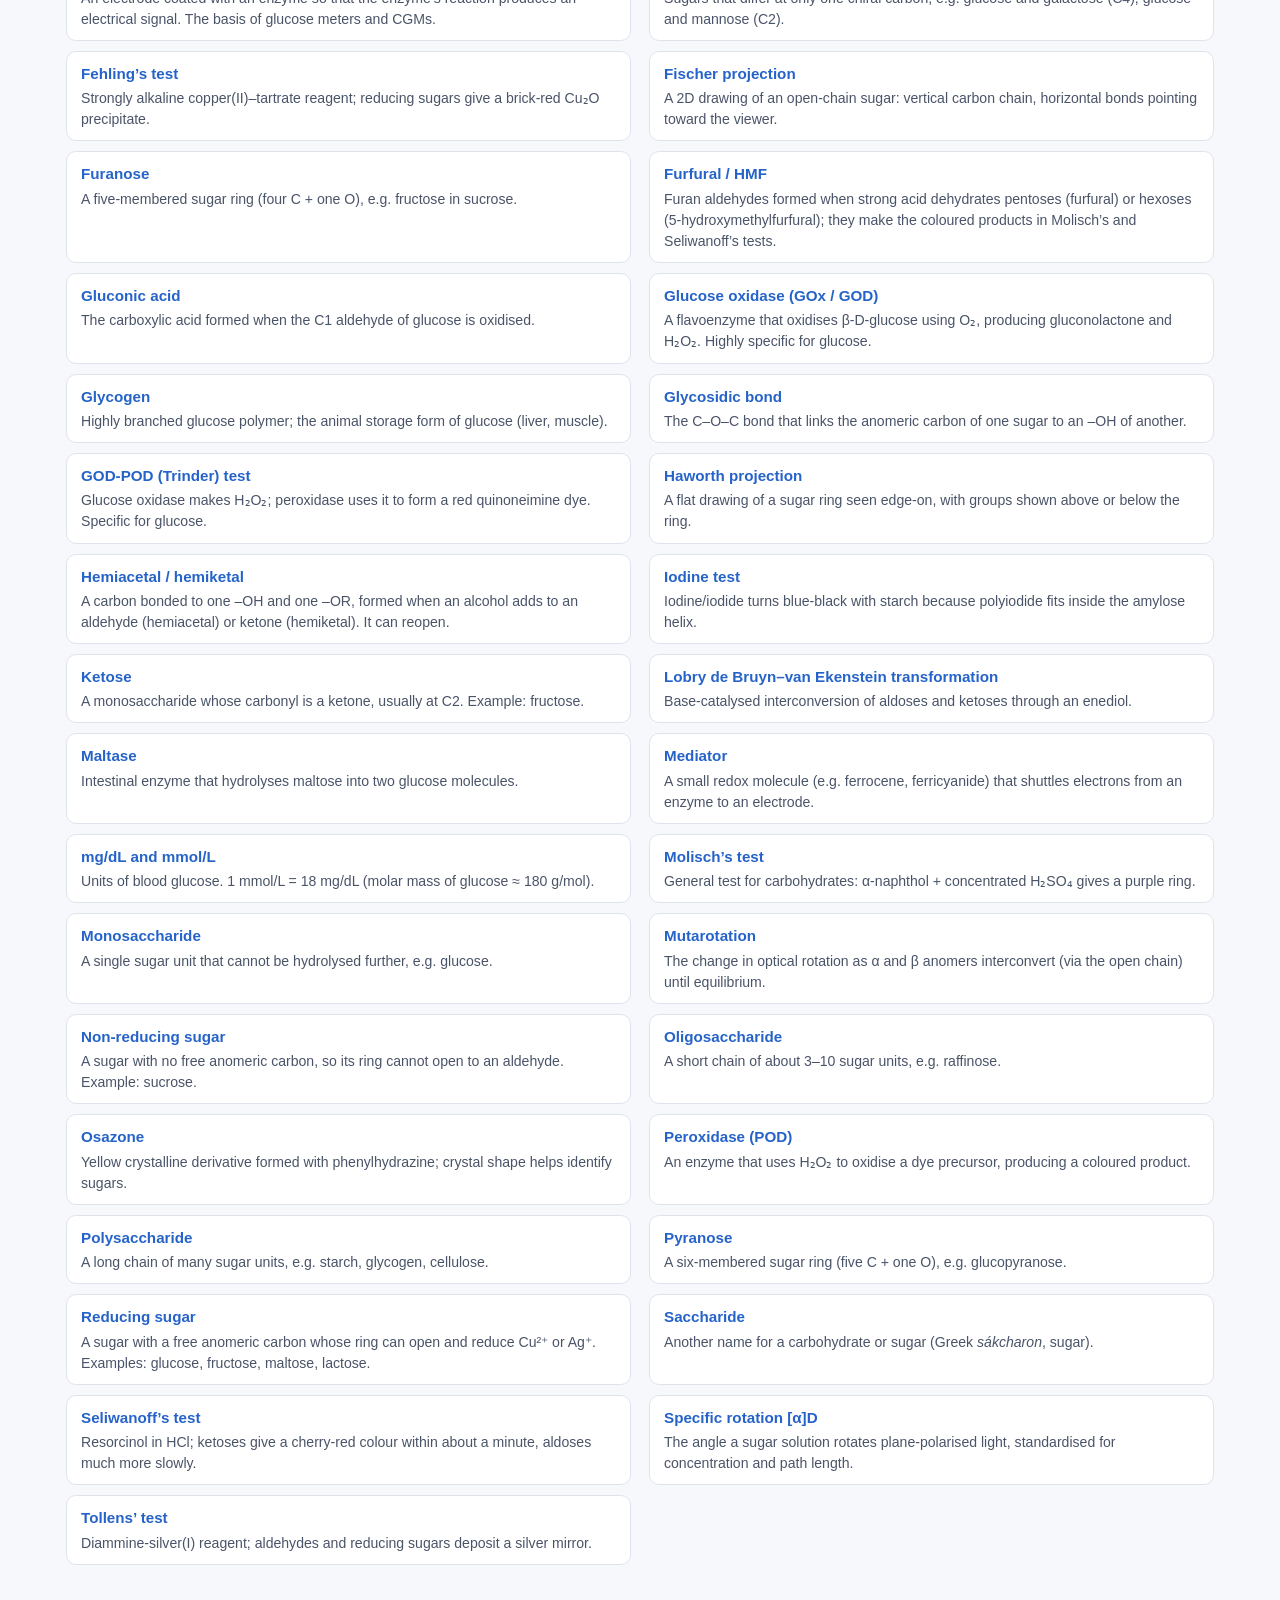
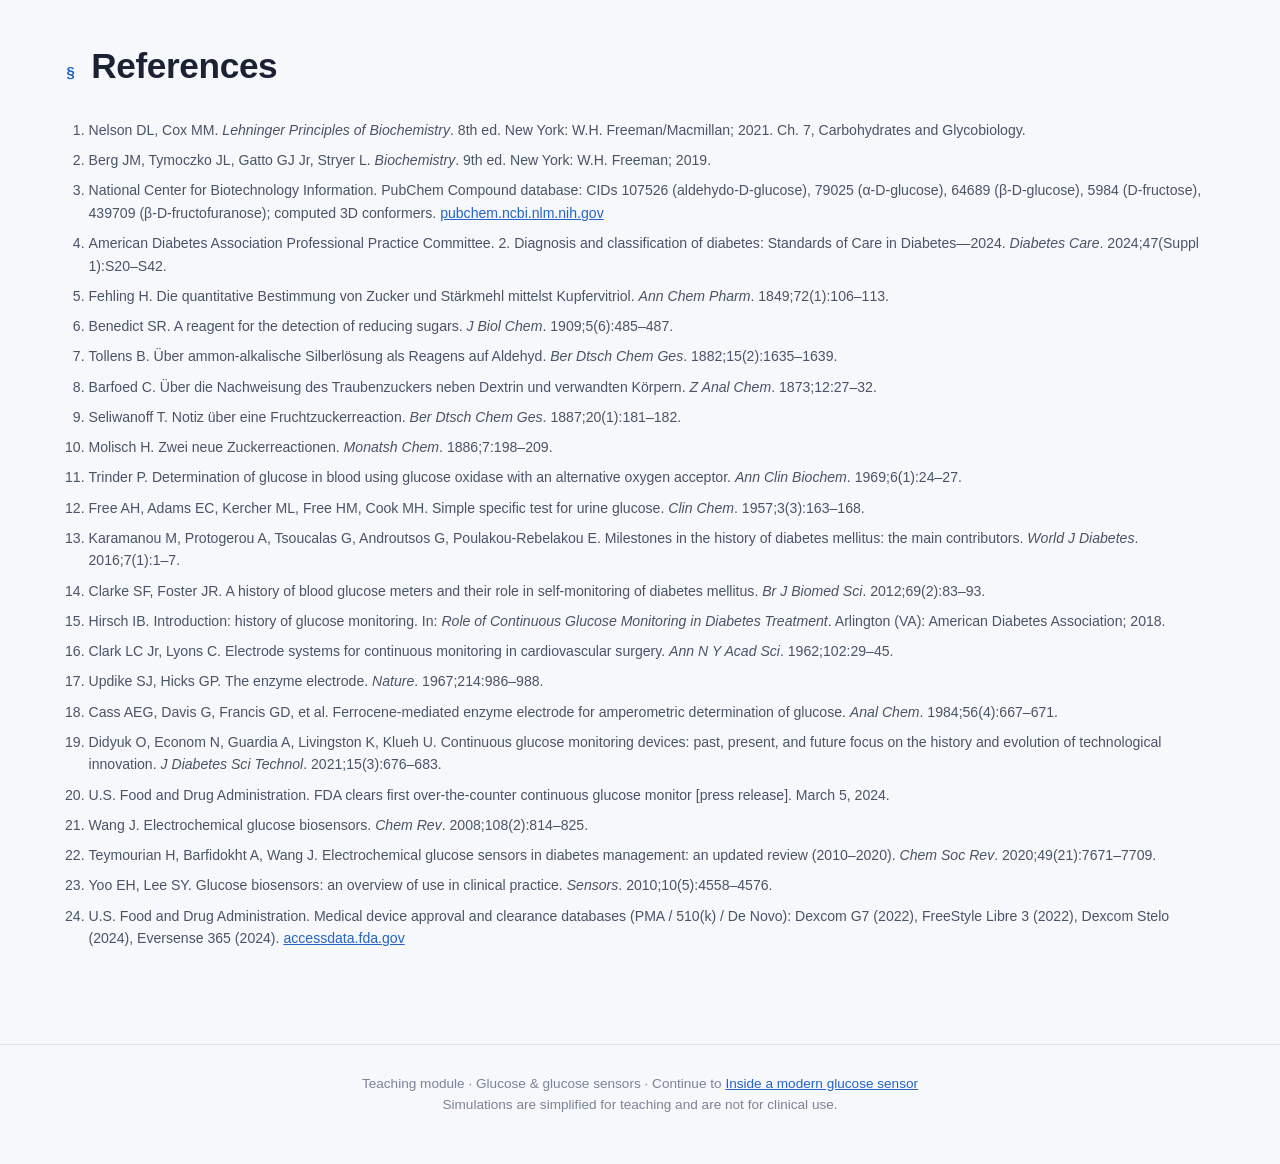
==== commit 61450d48: "Reword the monosaccharide naming sentence Co-Authored-By: Claude Opus 5.5 <noreply@anthropic.com>" ====
--- a/index.html
+++ b/index.html
@@ -53,7 +53,7 @@
   <h3>Classifying monosaccharides</h3>
   <div class="grid g2">
     <div>
-      <p>Two questions name any monosaccharide: <b>where is the C=O?</b> and <b>how many carbons?</b></p>
+      <p>Two questions help determine the name of a monosaccharide: <b>where is the C=O?</b> and <b>how many carbons?</b></p>
       <div class="table-wrap">
         <table>
           <thead><tr><th></th><th>Triose (3 C)</th><th>Pentose (5 C)</th><th>Hexose (6 C)</th></tr></thead>
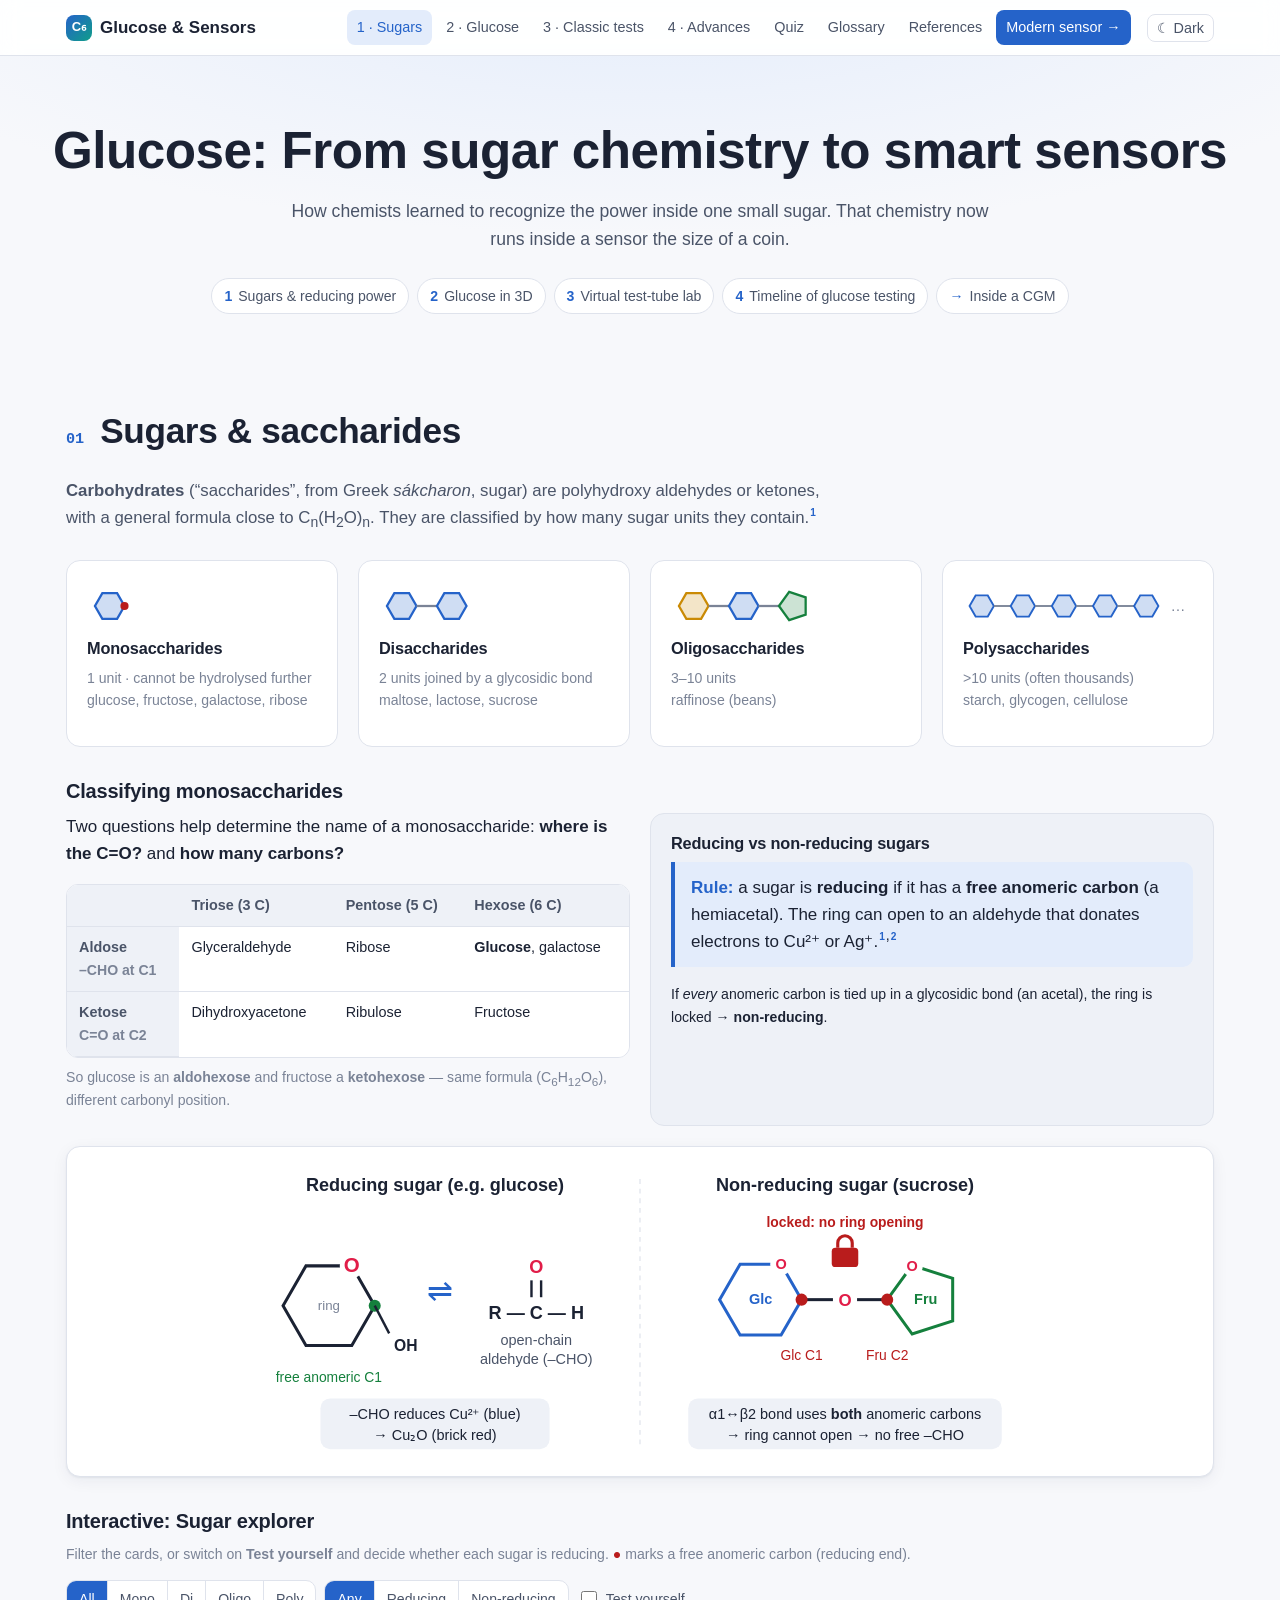
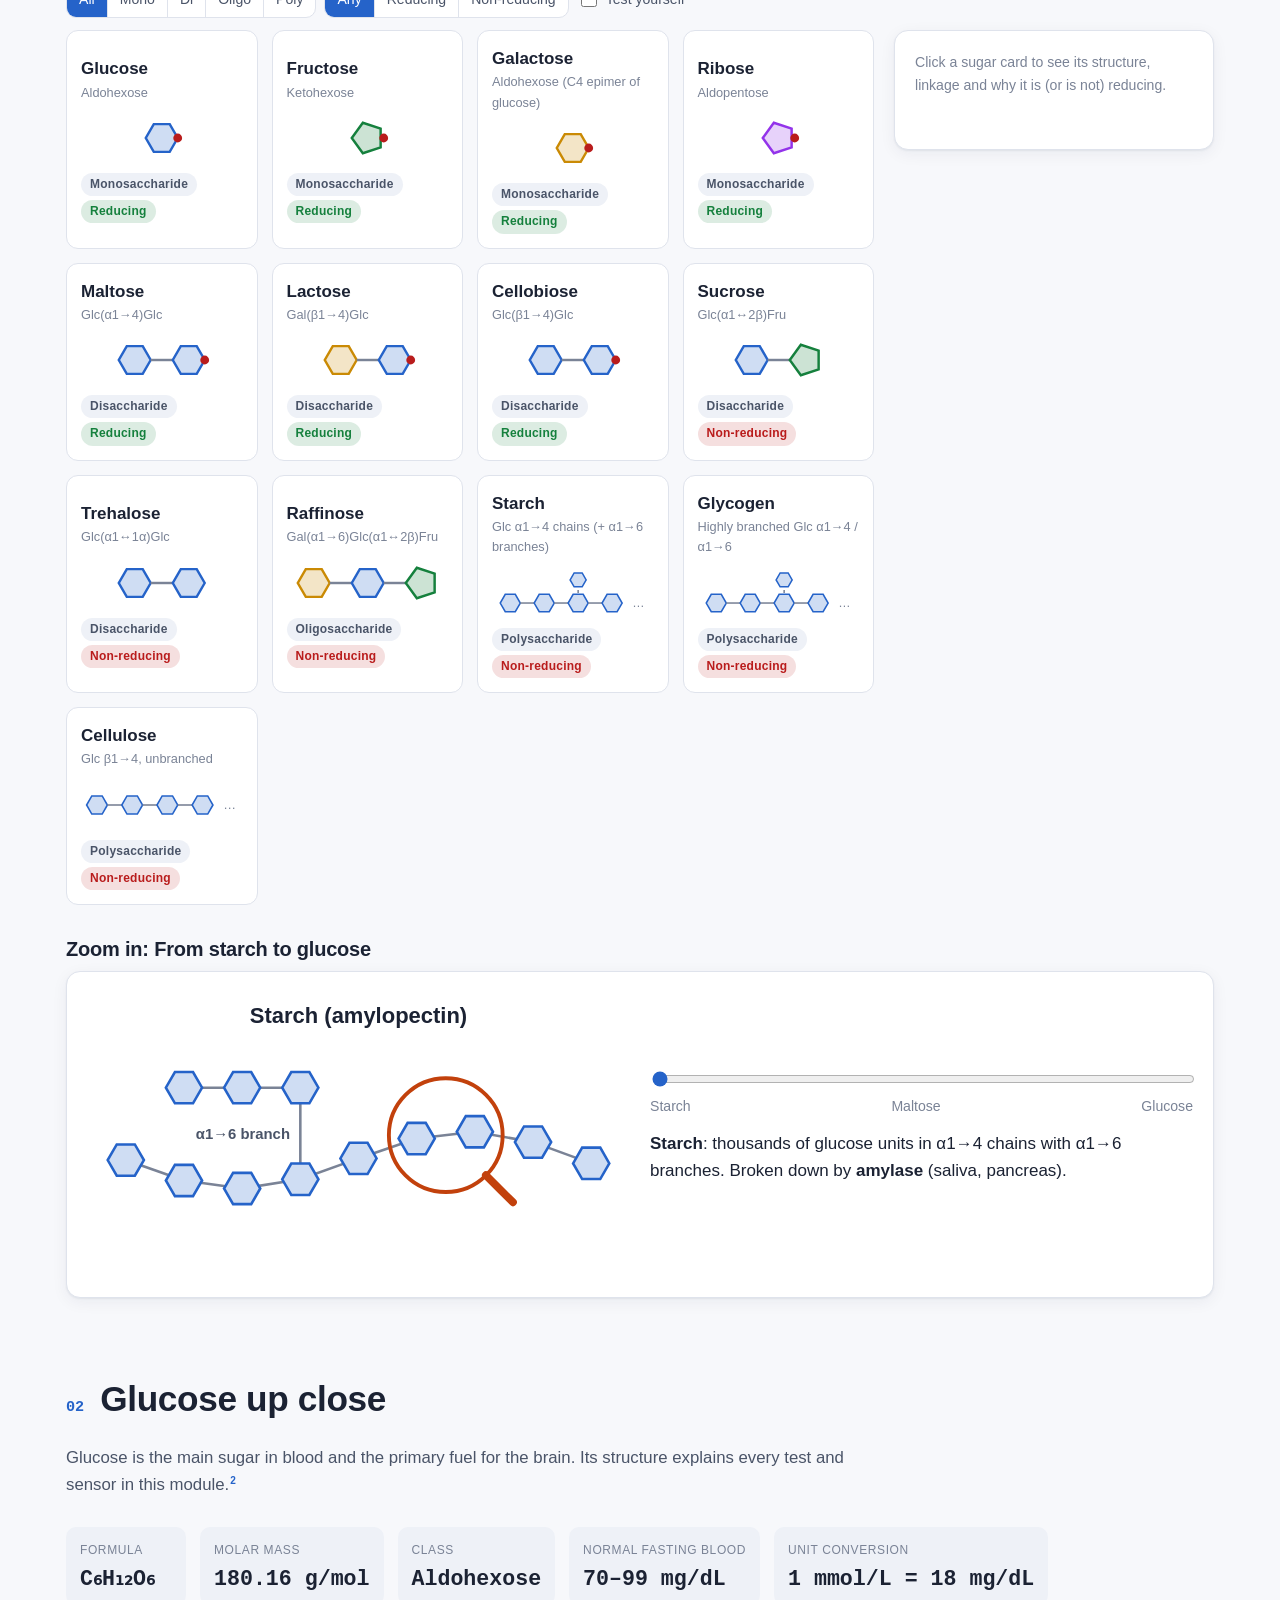
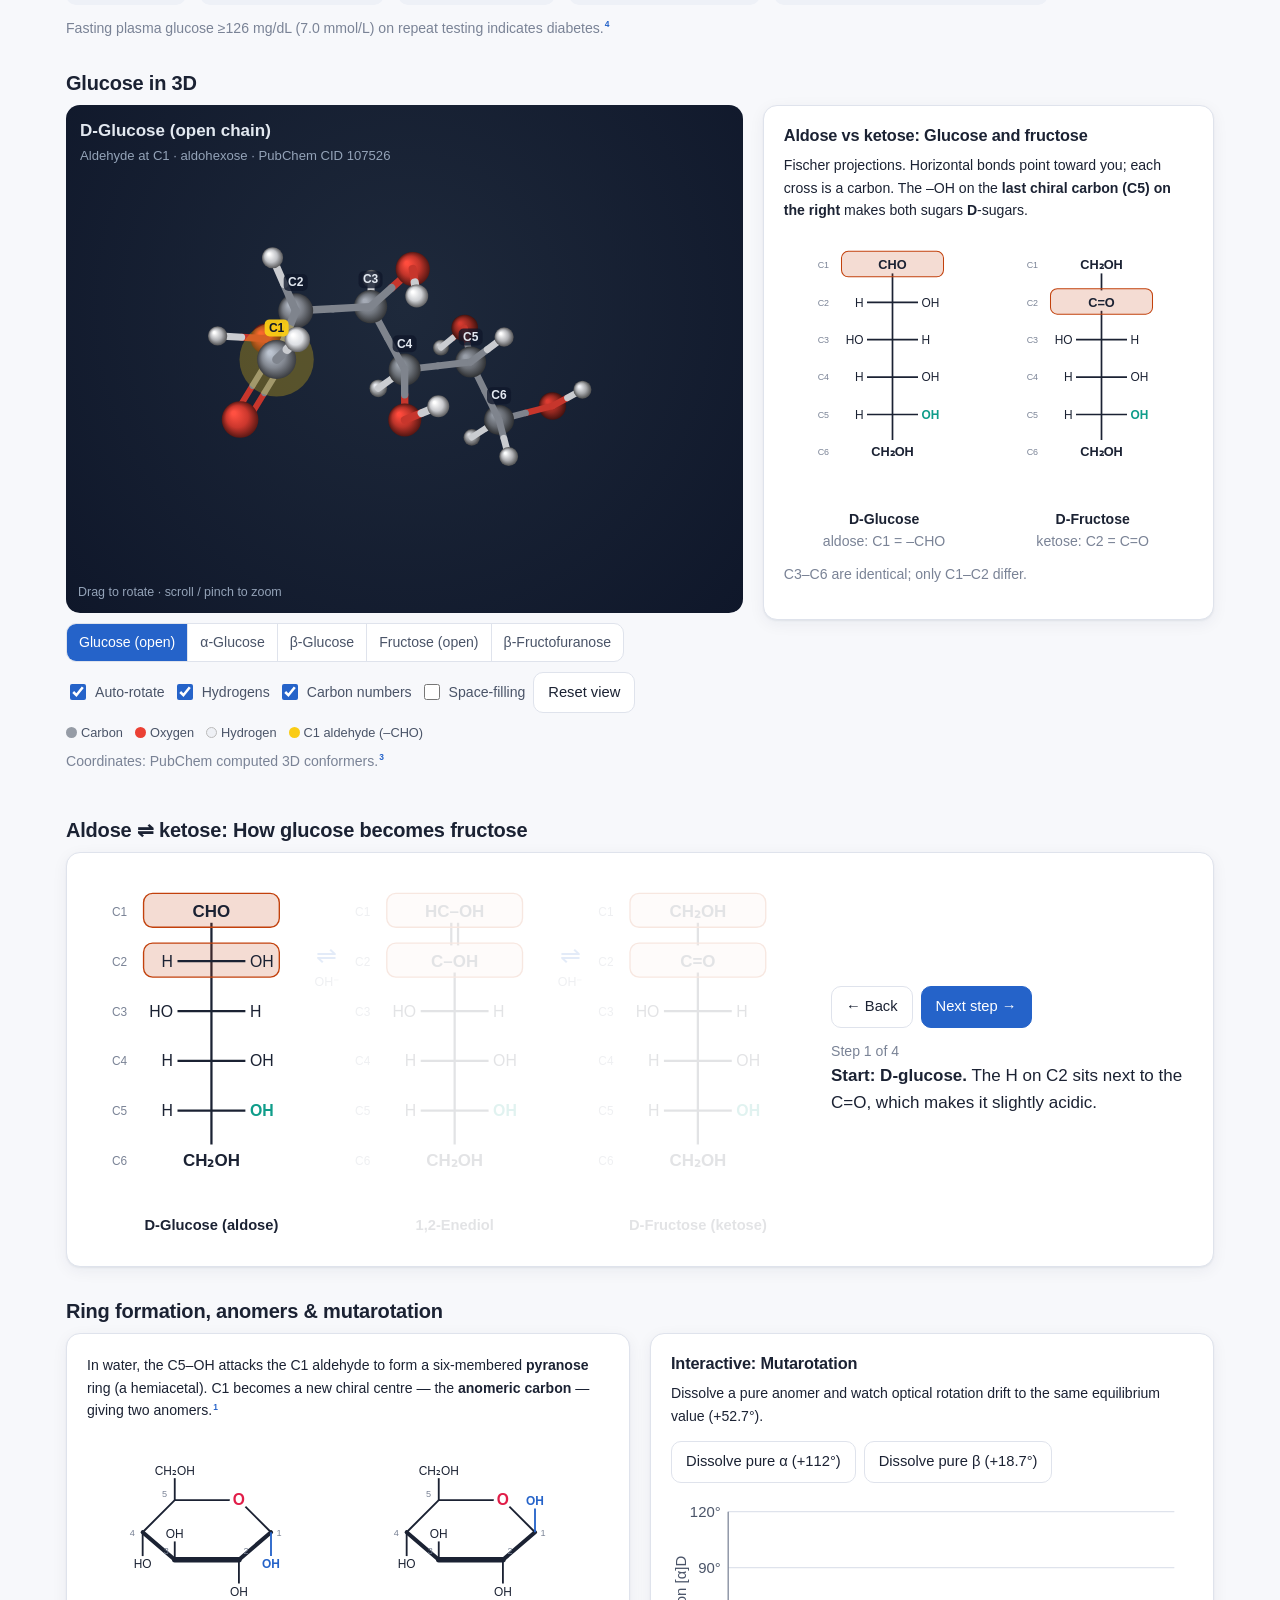
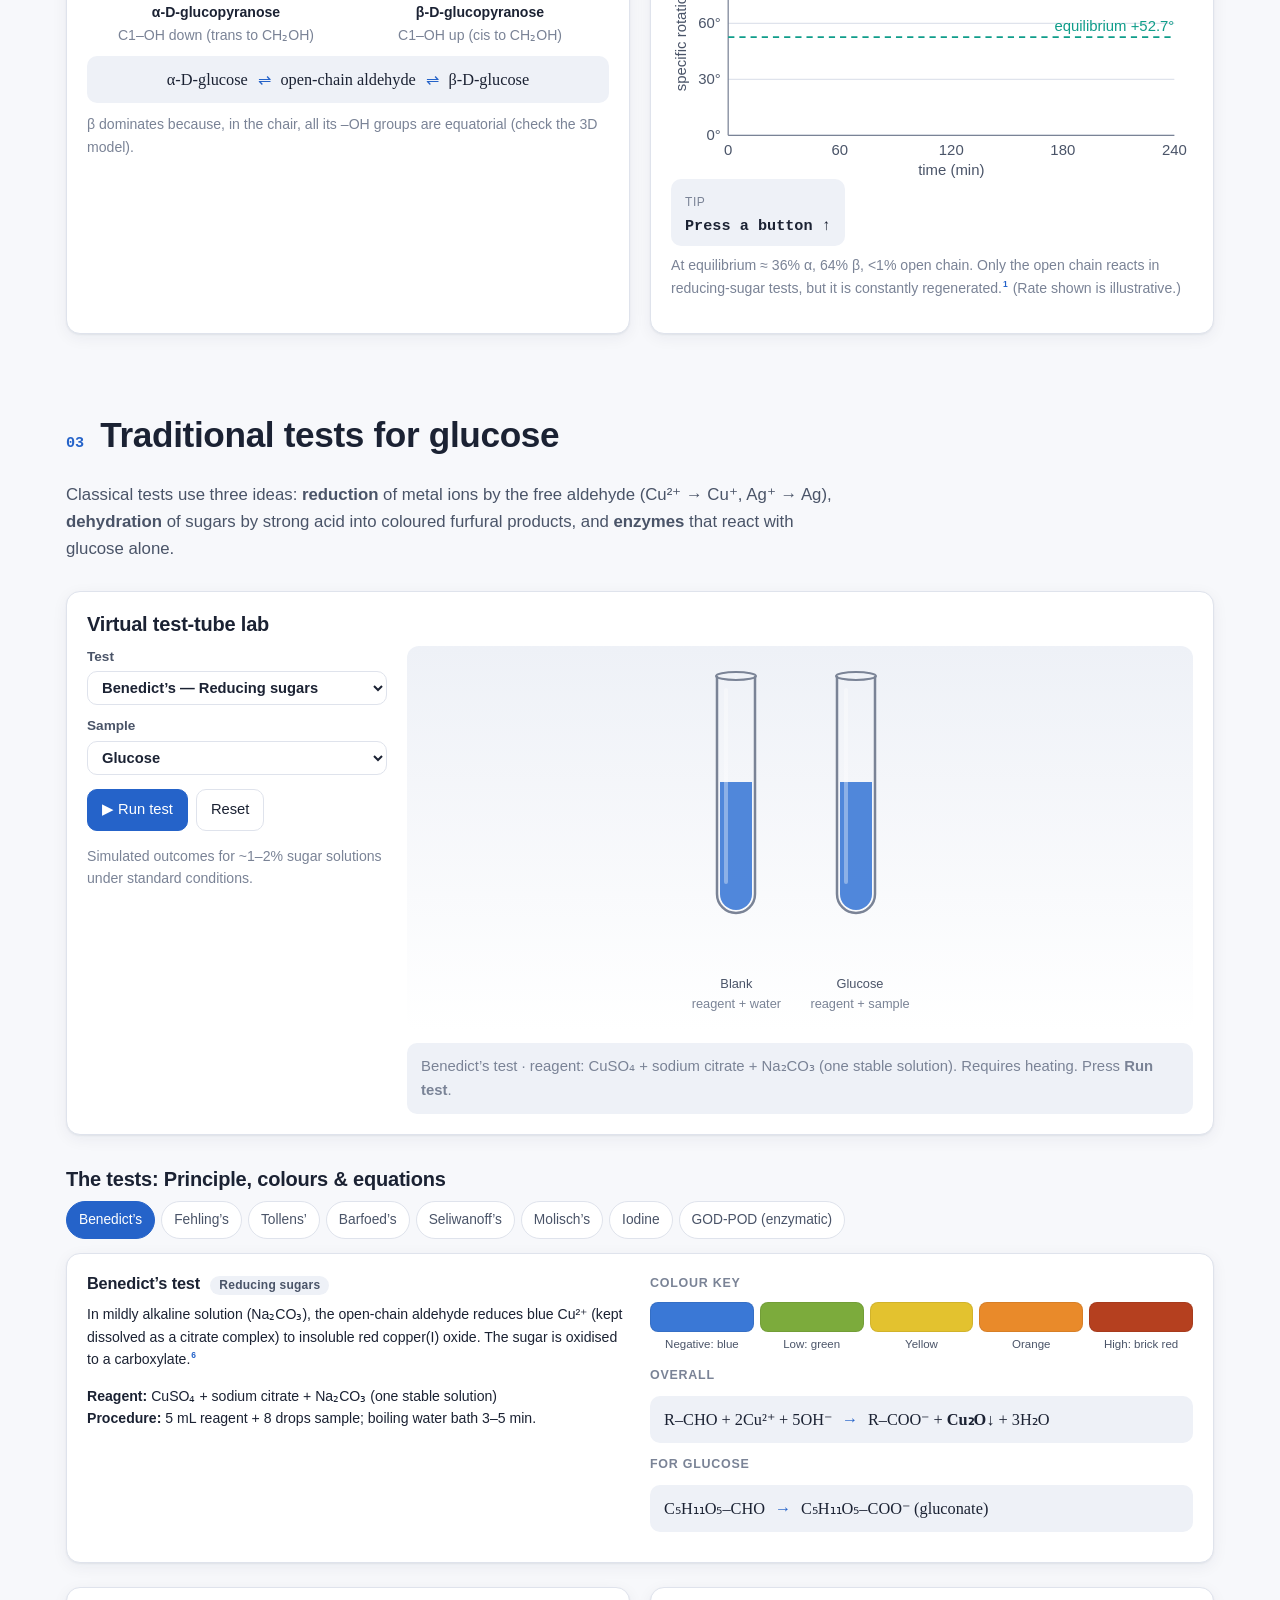
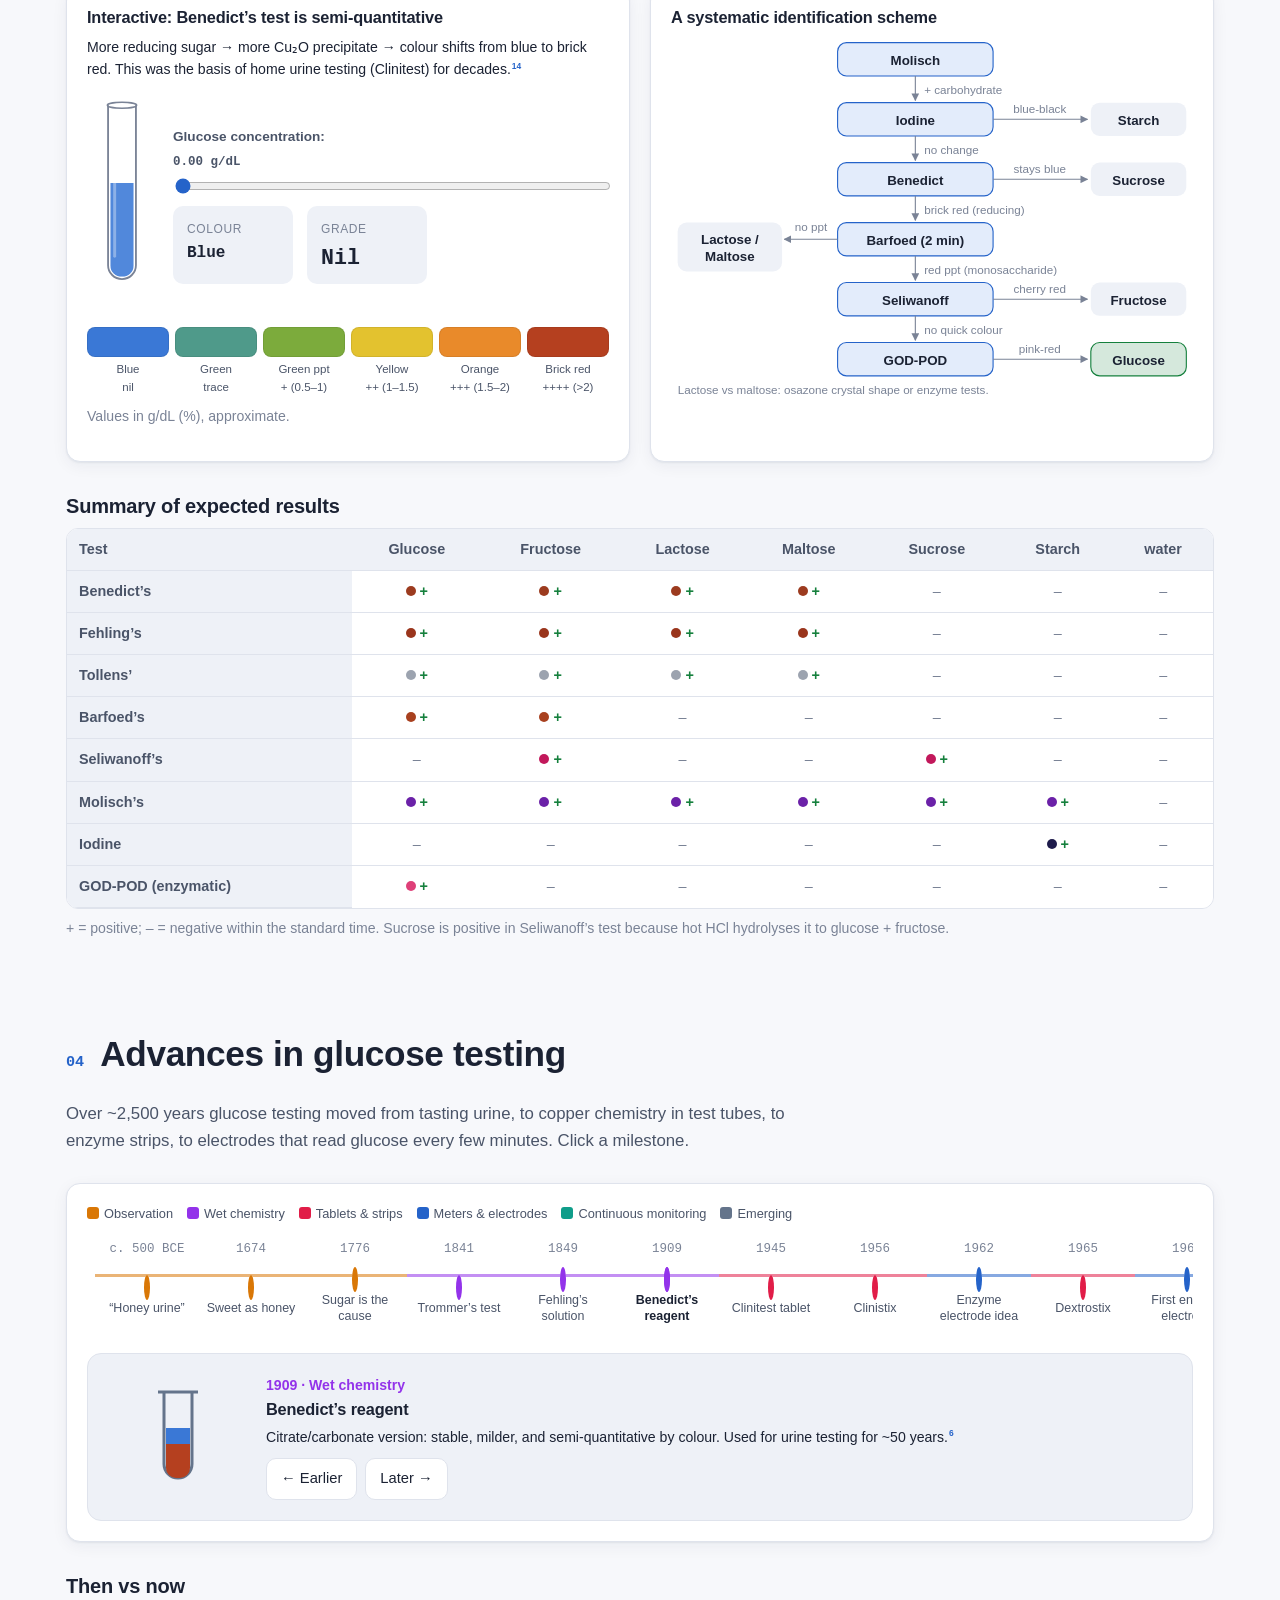
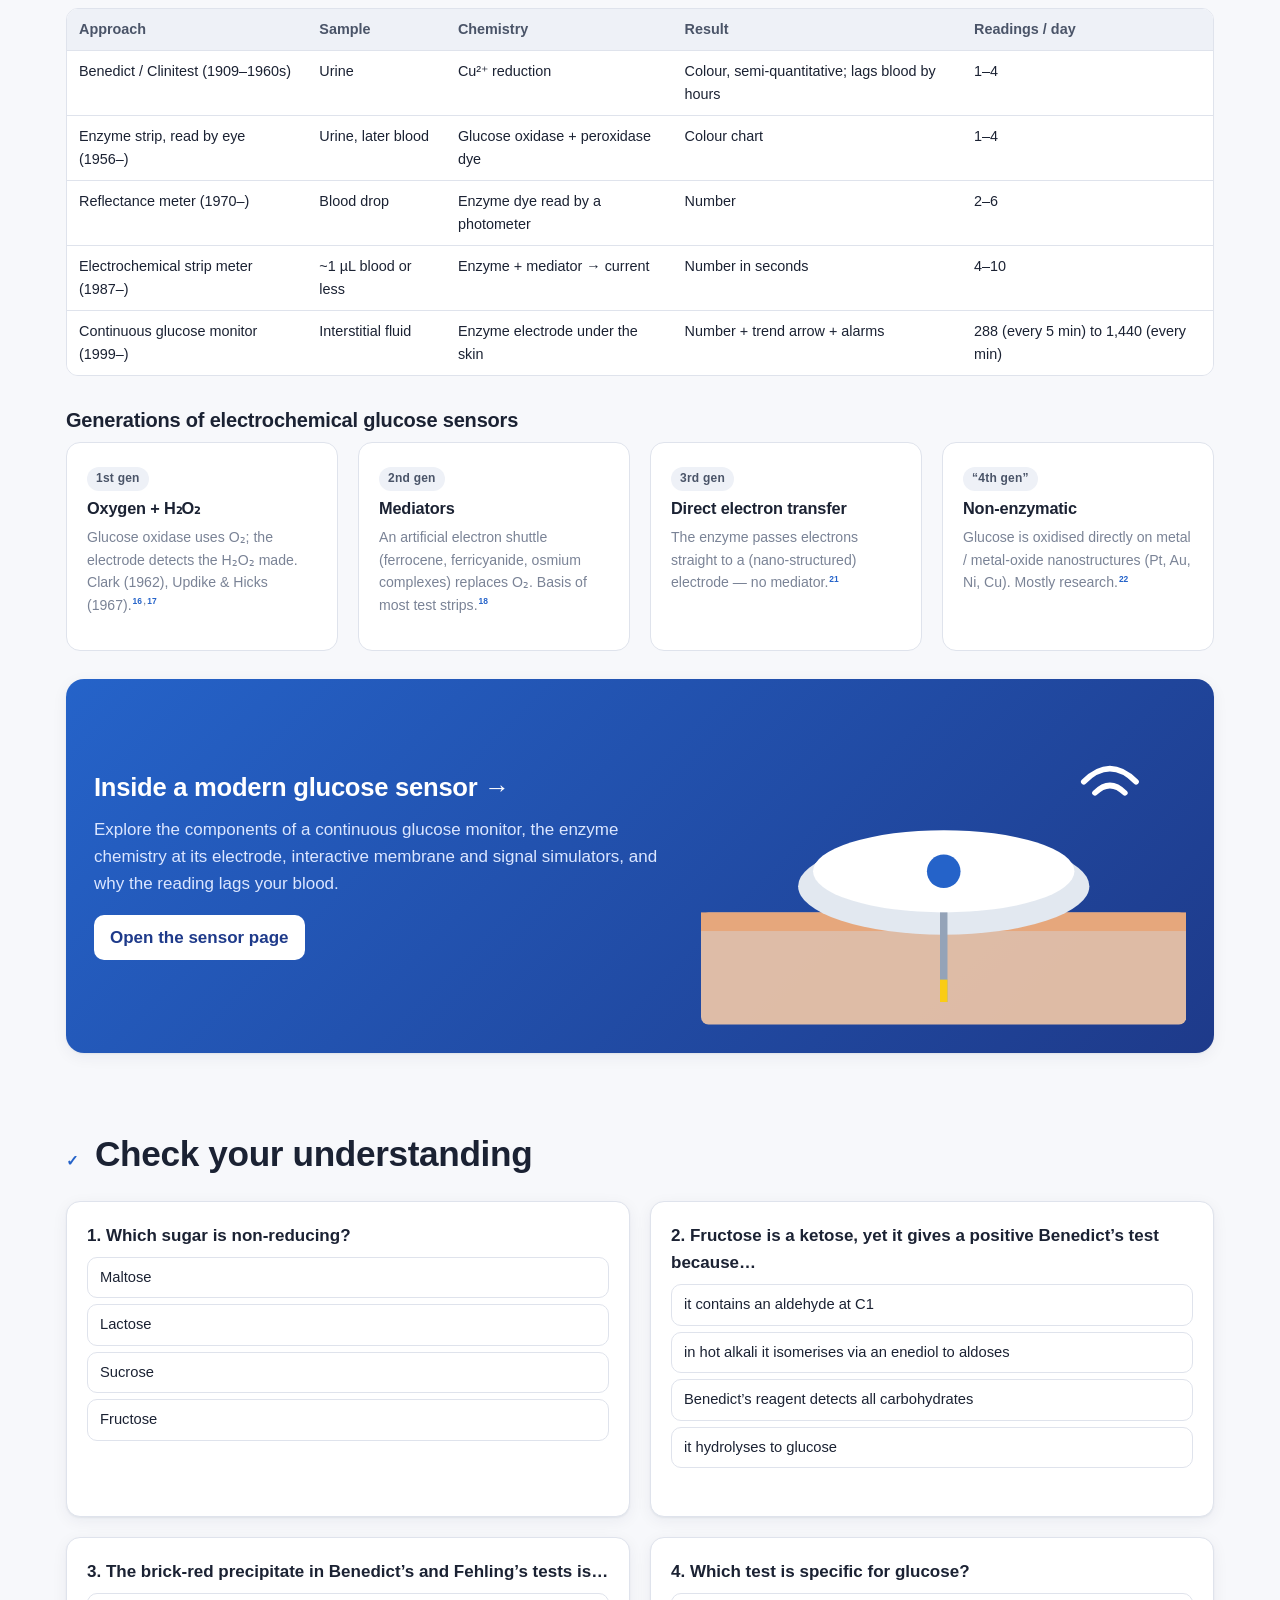
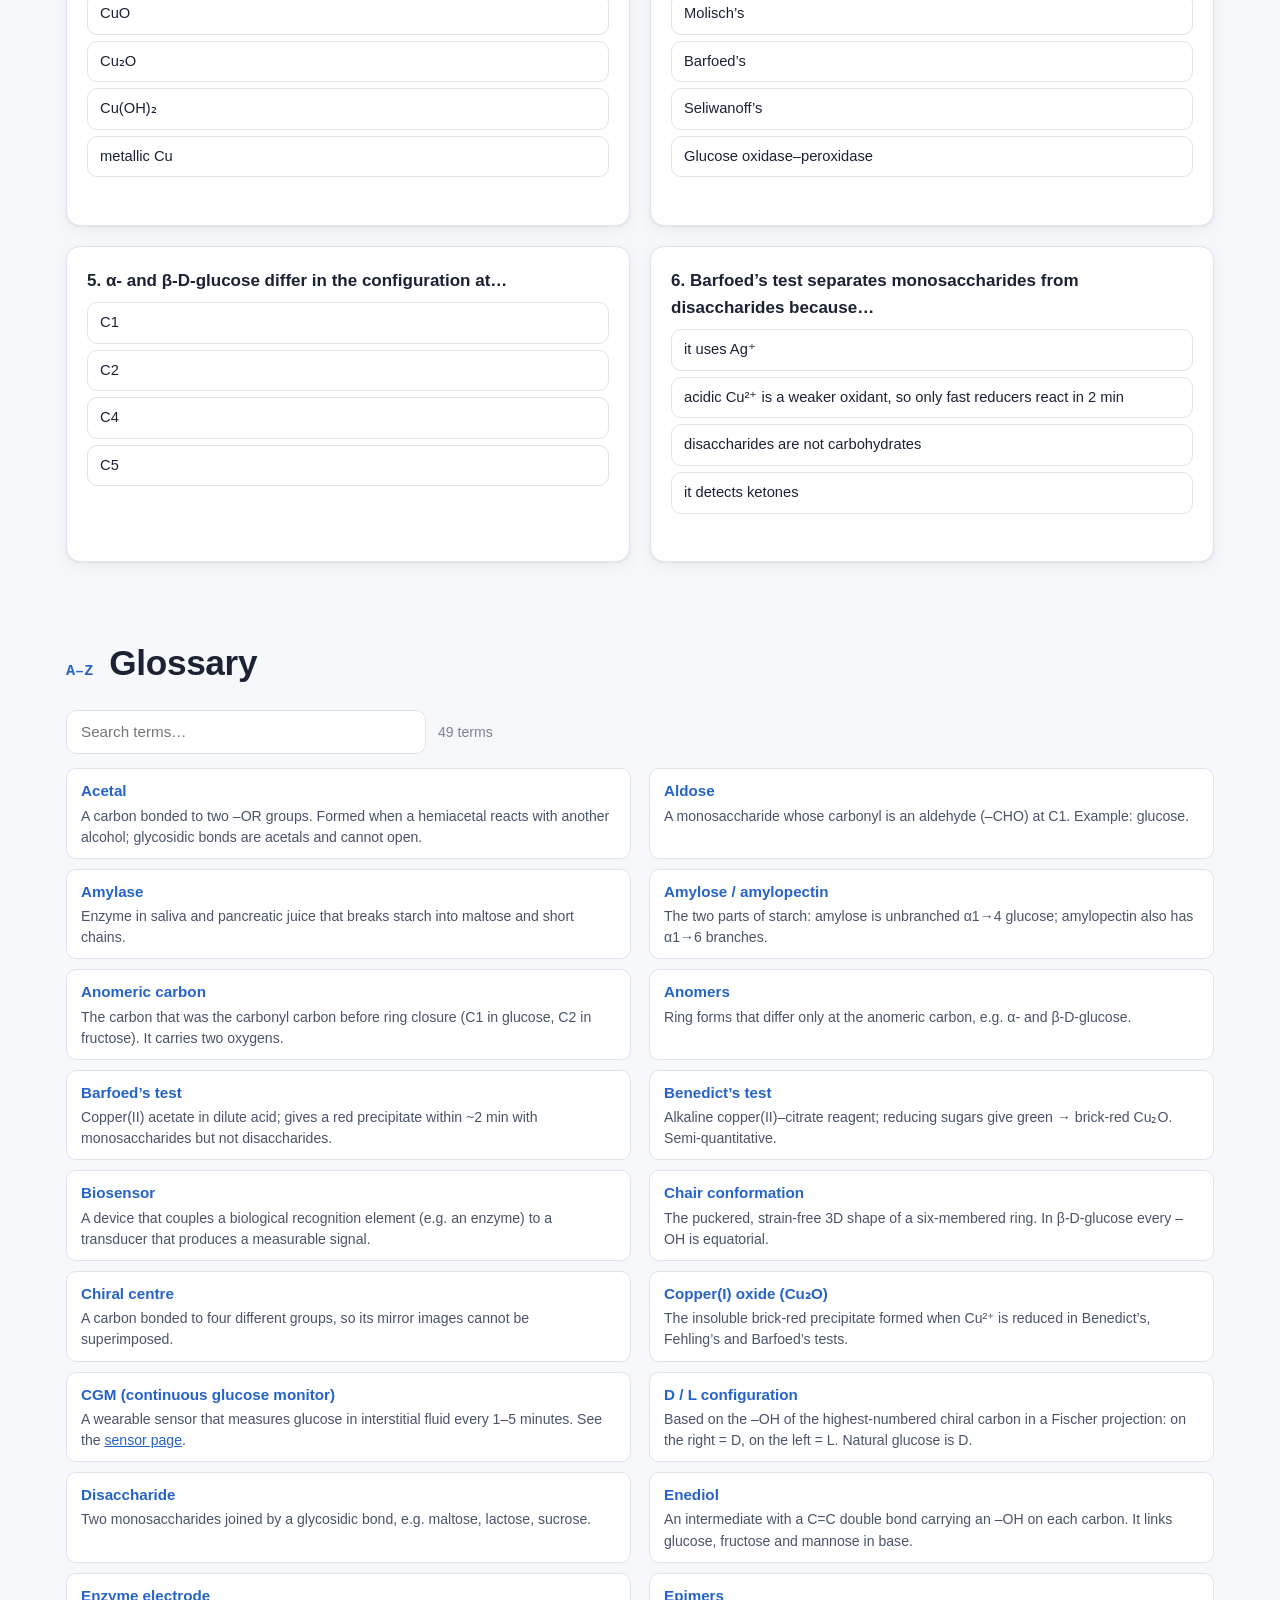
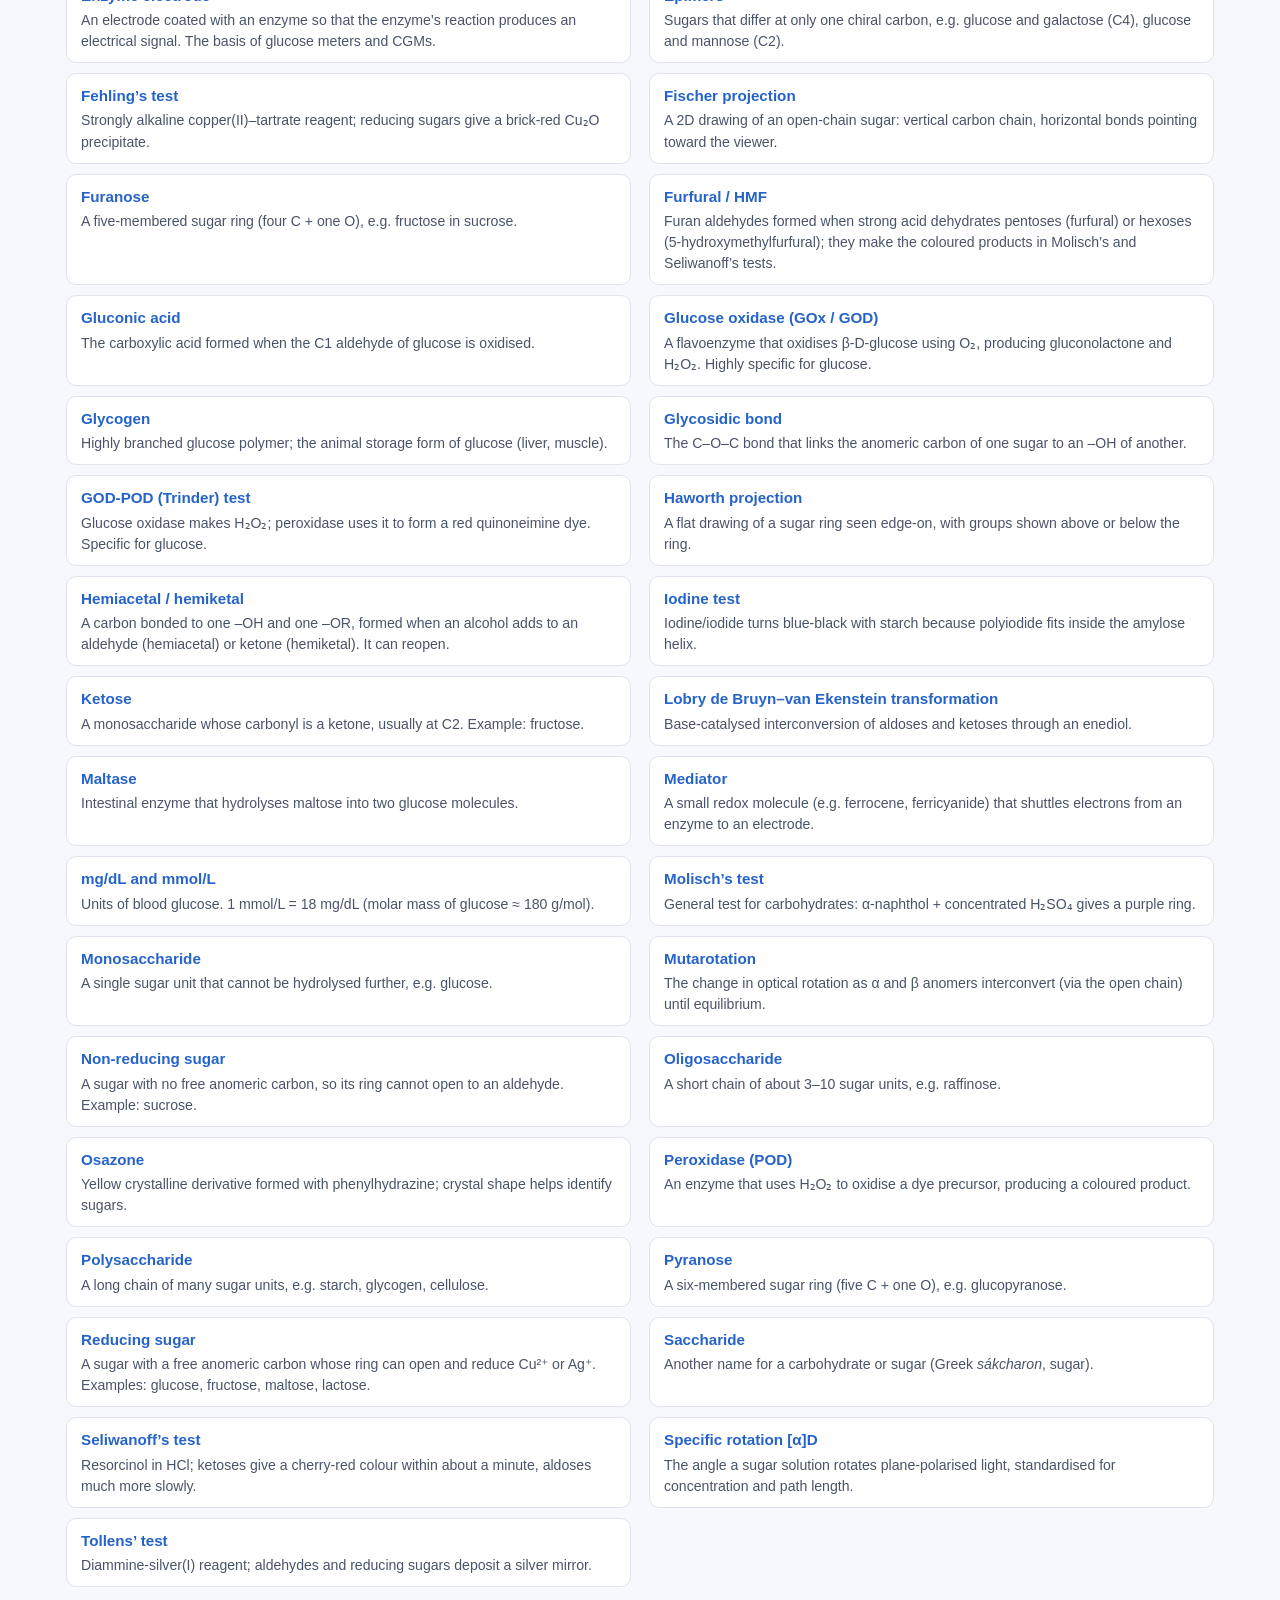
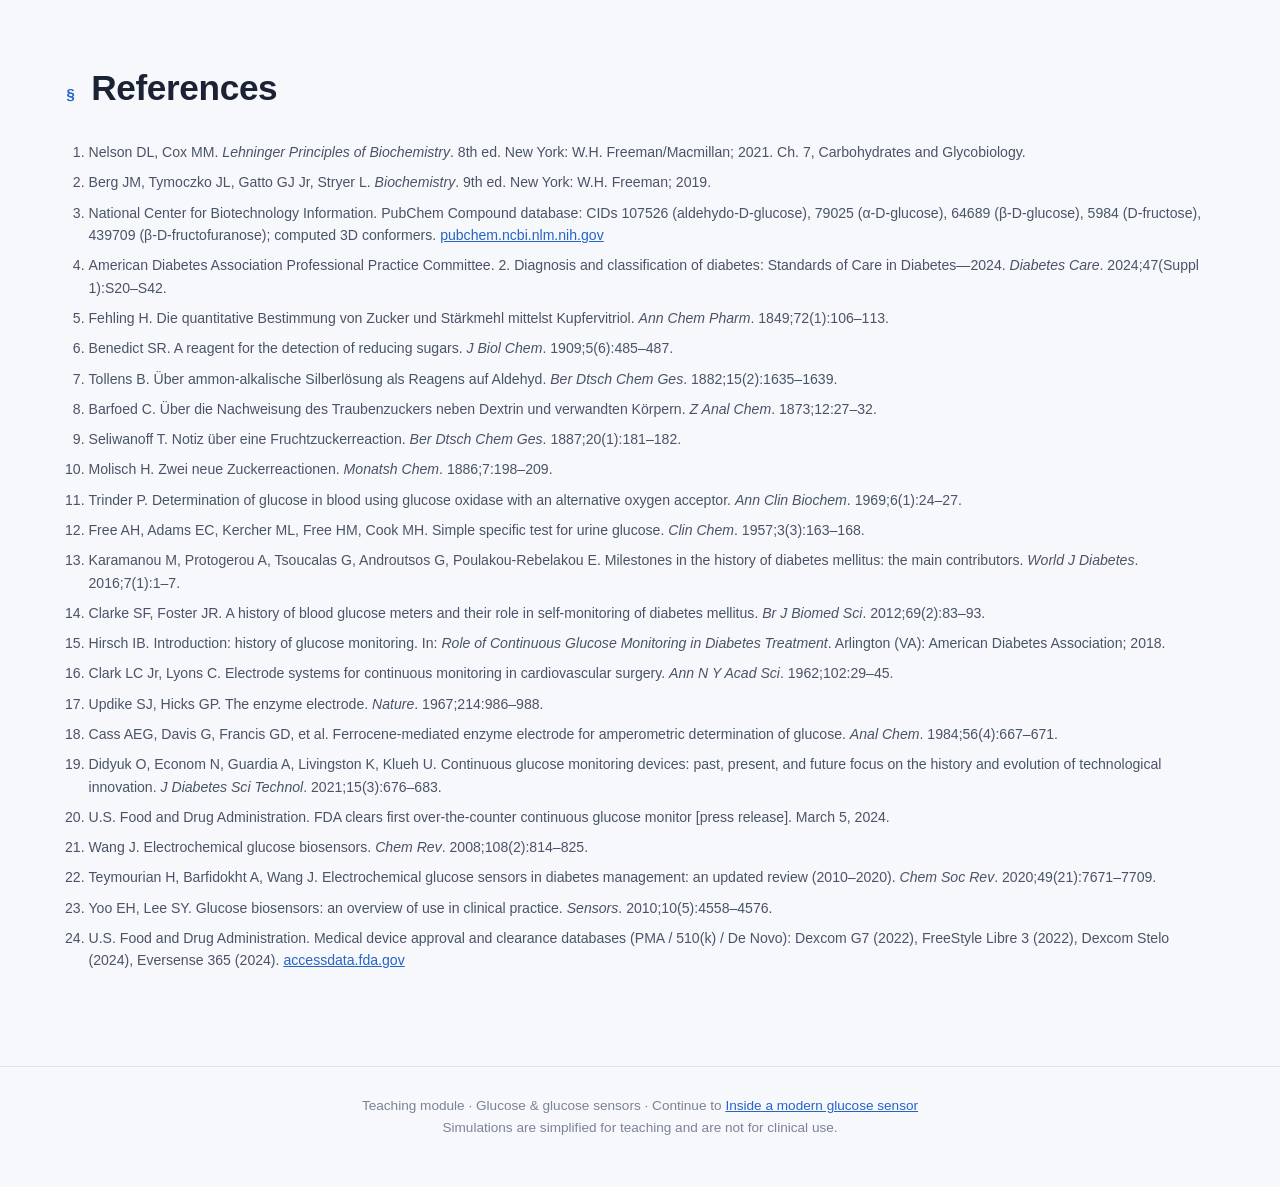
==== commit 6f83643d: "Balance the reducing-sugar diagram, fix the starch branch, keep text inside boxes - Reducing vs non-" ====
--- a/index.html
+++ b/index.html
@@ -5,7 +5,7 @@
 <meta name="viewport" content="width=device-width, initial-scale=1">
 <title>Glucose: From sugar chemistry to smart sensors</title>
 <meta name="description" content="A teaching module on sugars, the structure of glucose, classical tests for glucose, and the evolution of glucose sensors.">
-<link rel="stylesheet" href="assets/css/style.css?v=2">
+<link rel="stylesheet" href="assets/css/style.css?v=4">
 </head>
 <body>
 
@@ -73,8 +73,9 @@
   </div>
 
   <div class="card" style="margin-top:20px">
-    <svg class="diagram" viewBox="0 0 660 215" style="max-width:820px;margin:0 auto" role="img" aria-label="Reducing sugar ring opens to an aldehyde; in sucrose both anomeric carbons are locked">
-      <text x="160" y="20" text-anchor="middle" font-weight="700" font-size="15">Reducing sugar (e.g. glucose)</text>
+    <svg class="diagram" viewBox="0 0 680 240" style="max-width:820px;margin:0 auto" role="img" aria-label="Reducing sugar ring opens to an aldehyde; in sucrose both anomeric carbons are locked">
+      <g transform="translate(2,0)">
+      <text x="168" y="20" text-anchor="middle" font-weight="700" font-size="15">Reducing sugar (e.g. glucose)</text>
       <polygon class="ln" stroke-width="2.5" points="118,115 99,82 61,82 42,115 61,148 99,148"/>
       <circle cx="99" cy="82" r="10" fill="var(--surface)"/><text x="99" y="87" text-anchor="middle" font-weight="700" fill="#e11d48" style="fill:#e11d48">O</text>
       <circle cx="118" cy="115" r="5" fill="var(--good)" style="fill:var(--good)"/>
@@ -85,13 +86,16 @@
       <text x="252" y="88" text-anchor="middle" font-weight="700" font-size="15" style="fill:#e11d48">O</text>
       <line x1="248" y1="94" x2="248" y2="108" class="ln" stroke-width="2"/><line x1="256" y1="94" x2="256" y2="108" class="ln" stroke-width="2"/>
       <text x="252" y="126" text-anchor="middle" font-size="15" font-weight="600">R — C — H</text>
-      <text x="252" y="150" text-anchor="middle" font-size="12" class="t2">open-chain aldehyde (–CHO)</text>
-      <rect x="40" y="188" width="240" height="22" rx="6" fill="var(--surface-2)" style="fill:var(--surface-2)"/>
-      <text x="160" y="203" text-anchor="middle" font-size="12">–CHO reduces Cu²⁺ (blue) → Cu₂O (brick red)</text>
-
-      <line x1="330" y1="10" x2="330" y2="205" stroke="var(--line)" style="stroke:var(--line)" stroke-dasharray="4 4"/>
-
-      <text x="495" y="20" text-anchor="middle" font-weight="700" font-size="15">Non-reducing sugar (sucrose)</text>
+      <text x="252" y="148" text-anchor="middle" font-size="12" class="t2">open-chain</text><text x="252" y="163" text-anchor="middle" font-size="12" class="t2">aldehyde (–CHO)</text>
+      <rect x="73" y="192" width="190" height="42" rx="8" fill="var(--surface-2)" style="fill:var(--surface-2)"/>
+      <text x="168" y="209" text-anchor="middle" font-size="12">–CHO reduces Cu²⁺ (blue)</text>
+      <text x="168" y="226" text-anchor="middle" font-size="12">→ Cu₂O (brick red)</text>
+      </g>
+
+      <line x1="340" y1="10" x2="340" y2="232" stroke="var(--line)" style="stroke:var(--line)" stroke-dasharray="4 4"/>
+
+      <g transform="translate(30,0)">
+      <text x="480" y="20" text-anchor="middle" font-weight="700" font-size="15">Non-reducing sugar (sucrose)</text>
       <polygon points="444,110 427,80.6 393,80.6 376,110 393,139.4 427,139.4" fill="none" stroke="var(--glc)" style="stroke:var(--glc)" stroke-width="2.5"/>
       <circle cx="427" cy="80.6" r="9" fill="var(--surface)" style="fill:var(--surface)"/><text x="427" y="85" text-anchor="middle" font-size="12" font-weight="700" style="fill:#e11d48">O</text>
       <text x="410" y="114" text-anchor="middle" font-size="12" style="fill:var(--glc)" font-weight="700">Glc</text>
@@ -105,8 +109,10 @@
       <text x="515" y="160" text-anchor="middle" font-size="11.5" style="fill:var(--bad)">Fru C2</text>
       <text x="480" y="50" text-anchor="middle" font-size="11.5" font-weight="600" style="fill:var(--bad)">locked: no ring opening</text>
       <g transform="translate(469,58)" style="fill:var(--bad)"><rect x="0" y="9" width="22" height="16" rx="3"/><path d="M5 9 V5 a6 6 0 0 1 12 0 V9" fill="none" stroke="var(--bad)" style="stroke:var(--bad)" stroke-width="2.6"/></g>
-      <text x="480" y="182" text-anchor="middle" font-size="12" class="t2">α1↔β2 bond uses <tspan font-weight="700">both</tspan> anomeric carbons</text>
-      <text x="480" y="202" text-anchor="middle" font-size="12" class="t2">→ ring cannot open → no free –CHO</text>
+      <rect x="350" y="192" width="260" height="42" rx="8" fill="var(--surface-2)" style="fill:var(--surface-2)"/>
+      <text x="480" y="209" text-anchor="middle" font-size="12">α1↔β2 bond uses <tspan font-weight="700">both</tspan> anomeric carbons</text>
+      <text x="480" y="226" text-anchor="middle" font-size="12">→ ring cannot open → no free –CHO</text>
+      </g>
     </svg>
   </div>
 
@@ -283,30 +289,30 @@
     </div>
     <div class="card">
       <h4>A systematic identification scheme</h4>
-      <svg class="diagram" viewBox="0 0 440 330" role="img" aria-label="Flowchart for identifying an unknown sugar">
+      <svg class="diagram" viewBox="0 0 470 330" role="img" aria-label="Flowchart for identifying an unknown sugar">
         <defs><marker id="ah" viewBox="0 0 10 10" refX="9" refY="5" markerWidth="7" markerHeight="7" orient="auto-start-reverse"><path d="M0,0 L10,5 L0,10 z" style="fill:var(--ink-3)"/></marker></defs>
         <g font-size="12">
           <rect x="150" y="6" width="140" height="30" rx="8" style="fill:var(--accent-soft);stroke:var(--accent)"/><text x="220" y="26" text-anchor="middle" font-weight="700">Molisch</text>
           <line x1="220" y1="36" x2="220" y2="58" class="ln2" marker-end="url(#ah)"/><text x="228" y="52" class="t3" font-size="10.5">+ carbohydrate</text>
           <rect x="150" y="60" width="140" height="30" rx="8" style="fill:var(--accent-soft);stroke:var(--accent)"/><text x="220" y="80" text-anchor="middle" font-weight="700">Iodine</text>
-          <line x1="290" y1="75" x2="345" y2="75" class="ln2" marker-end="url(#ah)"/><text x="300" y="69" class="t3" font-size="10.5">blue-black</text>
-          <rect x="348" y="60" width="86" height="30" rx="8" style="fill:var(--surface-2)"/><text x="391" y="80" text-anchor="middle" font-weight="600">Starch</text>
+          <line x1="290" y1="75" x2="375" y2="75" class="ln2" marker-end="url(#ah)"/><text x="332" y="69" text-anchor="middle" class="t3" font-size="10.5">blue-black</text>
+          <rect x="378" y="60" width="86" height="30" rx="8" style="fill:var(--surface-2)"/><text x="421" y="80" text-anchor="middle" font-weight="600">Starch</text>
           <line x1="220" y1="90" x2="220" y2="112" class="ln2" marker-end="url(#ah)"/><text x="228" y="106" class="t3" font-size="10.5">no change</text>
           <rect x="150" y="114" width="140" height="30" rx="8" style="fill:var(--accent-soft);stroke:var(--accent)"/><text x="220" y="134" text-anchor="middle" font-weight="700">Benedict</text>
-          <line x1="290" y1="129" x2="345" y2="129" class="ln2" marker-end="url(#ah)"/><text x="300" y="123" class="t3" font-size="10.5">stays blue</text>
-          <rect x="348" y="114" width="86" height="30" rx="8" style="fill:var(--surface-2)"/><text x="391" y="134" text-anchor="middle" font-weight="600">Sucrose</text>
+          <line x1="290" y1="129" x2="375" y2="129" class="ln2" marker-end="url(#ah)"/><text x="332" y="123" text-anchor="middle" class="t3" font-size="10.5">stays blue</text>
+          <rect x="378" y="114" width="86" height="30" rx="8" style="fill:var(--surface-2)"/><text x="421" y="134" text-anchor="middle" font-weight="600">Sucrose</text>
           <line x1="220" y1="144" x2="220" y2="166" class="ln2" marker-end="url(#ah)"/><text x="228" y="160" class="t3" font-size="10.5">brick red (reducing)</text>
           <rect x="150" y="168" width="140" height="30" rx="8" style="fill:var(--accent-soft);stroke:var(--accent)"/><text x="220" y="188" text-anchor="middle" font-weight="700">Barfoed (2 min)</text>
-          <line x1="150" y1="183" x2="102" y2="183" class="ln2" marker-end="url(#ah)"/><text x="104" y="176" class="t3" font-size="10.5">no ppt</text>
+          <line x1="150" y1="183" x2="102" y2="183" class="ln2" marker-end="url(#ah)"/><text x="126" y="176" text-anchor="middle" class="t3" font-size="10.5">no ppt</text>
           <rect x="6" y="168" width="94" height="44" rx="8" style="fill:var(--surface-2)"/><text x="53" y="187" text-anchor="middle" font-weight="600">Lactose /</text><text x="53" y="203" text-anchor="middle" font-weight="600">Maltose</text>
           <line x1="220" y1="198" x2="220" y2="220" class="ln2" marker-end="url(#ah)"/><text x="228" y="214" class="t3" font-size="10.5">red ppt (monosaccharide)</text>
           <rect x="150" y="222" width="140" height="30" rx="8" style="fill:var(--accent-soft);stroke:var(--accent)"/><text x="220" y="242" text-anchor="middle" font-weight="700">Seliwanoff</text>
-          <line x1="290" y1="237" x2="345" y2="237" class="ln2" marker-end="url(#ah)"/><text x="296" y="231" class="t3" font-size="10.5">cherry red</text>
-          <rect x="348" y="222" width="86" height="30" rx="8" style="fill:var(--surface-2)"/><text x="391" y="242" text-anchor="middle" font-weight="600">Fructose</text>
+          <line x1="290" y1="237" x2="375" y2="237" class="ln2" marker-end="url(#ah)"/><text x="332" y="231" text-anchor="middle" class="t3" font-size="10.5">cherry red</text>
+          <rect x="378" y="222" width="86" height="30" rx="8" style="fill:var(--surface-2)"/><text x="421" y="242" text-anchor="middle" font-weight="600">Fructose</text>
           <line x1="220" y1="252" x2="220" y2="274" class="ln2" marker-end="url(#ah)"/><text x="228" y="268" class="t3" font-size="10.5">no quick colour</text>
           <rect x="150" y="276" width="140" height="30" rx="8" style="fill:var(--accent-soft);stroke:var(--accent)"/><text x="220" y="296" text-anchor="middle" font-weight="700">GOD-POD</text>
-          <line x1="290" y1="291" x2="345" y2="291" class="ln2" marker-end="url(#ah)"/><text x="300" y="285" class="t3" font-size="10.5">pink-red</text>
-          <rect x="348" y="276" width="86" height="30" rx="8" style="fill:color-mix(in srgb, var(--good) 18%, var(--surface));stroke:var(--good)"/><text x="391" y="296" text-anchor="middle" font-weight="700">Glucose</text>
+          <line x1="290" y1="291" x2="375" y2="291" class="ln2" marker-end="url(#ah)"/><text x="332" y="285" text-anchor="middle" class="t3" font-size="10.5">pink-red</text>
+          <rect x="378" y="276" width="86" height="30" rx="8" style="fill:color-mix(in srgb, var(--good) 18%, var(--surface));stroke:var(--good)"/><text x="421" y="296" text-anchor="middle" font-weight="700">Glucose</text>
         </g>
         <text x="6" y="322" font-size="10.5" class="t3">Lactose vs maltose: osazone crystal shape or enzyme tests.</text>
       </svg>
@@ -472,6 +478,6 @@
 
 <script src="assets/js/common.js?v=2"></script>
 <script src="assets/js/molviewer.js?v=2"></script>
-<script src="assets/js/main.js?v=2"></script>
+<script src="assets/js/main.js?v=3"></script>
 </body>
 </html>
--- a/assets/css/style.css
+++ b/assets/css/style.css
@@ -91,7 +91,7 @@
 .g3 { grid-template-columns: repeat(3, minmax(0, 1fr)); }
 .g4 { grid-template-columns: repeat(4, minmax(0, 1fr)); }
 @media (max-width: 900px) { .g3, .g4 { grid-template-columns: repeat(2, minmax(0, 1fr)); } }
-@media (max-width: 640px) { .g2, .g3, .g4 { grid-template-columns: 1fr; } body { font-size: 16px; } }
+@media (max-width: 640px) { .g2, .g3, .g4 { grid-template-columns: minmax(0, 1fr); } body { font-size: 16px; } }
 
 .card { background: var(--surface); border: 1px solid var(--line); border-radius: var(--radius); padding: 20px; box-shadow: var(--shadow); min-width: 0; }
 .card h3:first-child, .card h4:first-child { margin-top: 0; }
@@ -121,7 +121,7 @@
 .seg button { border: 0; background: transparent; padding: 7px 12px; font: inherit; font-size: .88rem; color: var(--ink-2); cursor: pointer; border-right: 1px solid var(--line); }
 .seg button:last-child { border-right: 0; }
 .seg button.on { background: var(--accent); color: #fff; }
-select, input[type="number"] { font: inherit; font-size: .92rem; padding: 7px 10px; border-radius: 10px; border: 1px solid var(--line); background: var(--surface); color: var(--ink); }
+select, input[type="number"] { max-width: 100%; font: inherit; font-size: .92rem; padding: 7px 10px; border-radius: 10px; border: 1px solid var(--line); background: var(--surface); color: var(--ink); }
 input[type="range"] { width: 100%; accent-color: var(--accent); }
 label.ctl { display: flex; flex-direction: column; gap: 4px; font-size: .85rem; color: var(--ink-2); font-weight: 600; }
 .toggle { display: inline-flex; align-items: center; gap: 6px; font-size: .88rem; color: var(--ink-2); cursor: pointer; user-select: none; }
@@ -174,7 +174,7 @@
 
 /* ---------- test tube lab ---------- */
 .lab { display: grid; grid-template-columns: 300px 1fr; gap: 20px; }
-@media (max-width: 860px) { .lab { grid-template-columns: 1fr; } }
+@media (max-width: 860px) { .lab { grid-template-columns: minmax(0, 1fr); } }
 .bench { display: flex; align-items: flex-end; justify-content: center; gap: 28px; min-height: 330px; background: linear-gradient(var(--surface-2), var(--surface)); border-radius: 12px; padding: 16px; position: relative; }
 .tube-svg { width: 92px; height: 300px; overflow: visible; }
 .tube-label { text-align: center; font-size: .8rem; color: var(--ink-2); margin-top: 4px; }
@@ -201,7 +201,7 @@
 .tl-item.on .dot, .tl-item:hover .dot { background: var(--era, var(--accent)); transform: scale(1.25); }
 .tl-item.on .lbl { color: var(--ink); font-weight: 600; }
 .tl-detail { display: grid; grid-template-columns: 140px 1fr; gap: 18px; align-items: center; }
-@media (max-width: 640px) { .tl-detail { grid-template-columns: 1fr; } }
+@media (max-width: 640px) { .tl-detail { grid-template-columns: minmax(0, 1fr); } }
 .tl-detail svg { width: 140px; height: 110px; }
 .era-legend { display: flex; flex-wrap: wrap; gap: 14px; font-size: .8rem; color: var(--ink-2); margin-bottom: 4px; }
 .era-legend i { display: inline-block; width: 12px; height: 12px; border-radius: 3px; margin-right: 5px; vertical-align: -1px; }
@@ -212,7 +212,7 @@
 .cta-card h3 { margin-top: 0; font-size: 1.6rem; }
 .cta-card p { color: #dbe6ff; }
 .cta-card .go { display: inline-block; background: #fff; color: #1e3a8a; padding: 9px 16px; border-radius: 10px; font-weight: 700; }
-@media (max-width: 760px) { .cta-card { grid-template-columns: 1fr; } }
+@media (max-width: 760px) { .cta-card { grid-template-columns: minmax(0, 1fr); } }
 
 /* ---------- quiz ---------- */
 .quiz-q { font-weight: 600; margin-bottom: 8px; }
@@ -269,8 +269,9 @@
 .tube-svg .drop { fill: #94a3b8; }
 
 @media (max-width: 860px) {
-  #sugarLayout, #molLayout, #enediolLayout, .split { grid-template-columns: 1fr !important; }
-}
+  #sugarLayout, #molLayout, #enediolLayout, .split { grid-template-columns: minmax(0, 1fr) !important; }
+}
+@media (max-width: 480px) { .mol-wrap { aspect-ratio: 1 / 1; min-height: 0; } }
 
 /* ---------- sensor generation flow chips ---------- */
 .flowchips { display: flex; flex-wrap: wrap; align-items: center; gap: 6px; margin: 10px 0 12px; }
@@ -287,5 +288,5 @@
 .gloss > div[hidden] { display: none; }
 .gloss dt { font-weight: 700; color: var(--accent); font-size: .95rem; }
 .gloss dd { margin: 2px 0 0; font-size: .88rem; color: var(--ink-2); line-height: 1.5; }
-@media (max-width: 640px) { .gloss { grid-template-columns: 1fr; } }
+@media (max-width: 640px) { .gloss { grid-template-columns: minmax(0, 1fr); } }
 @media print { .gloss-tools { display: none; } }
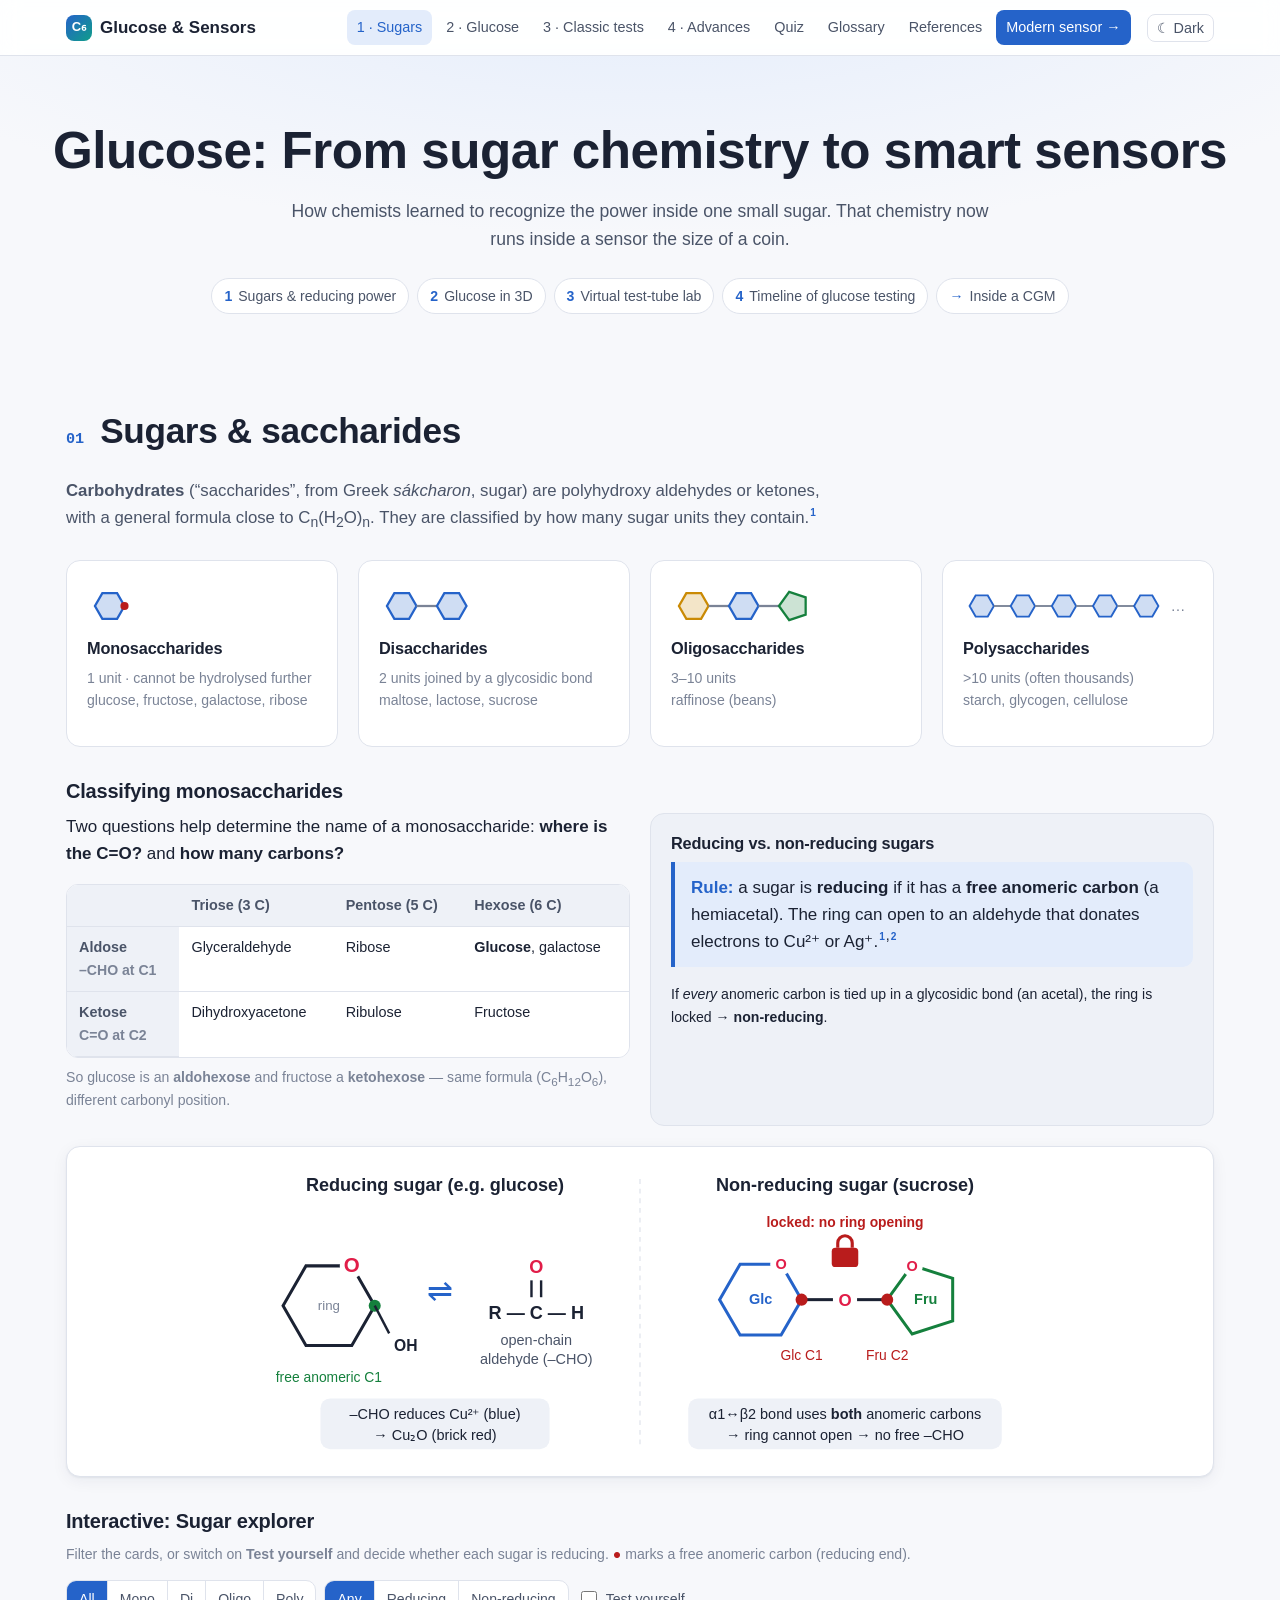
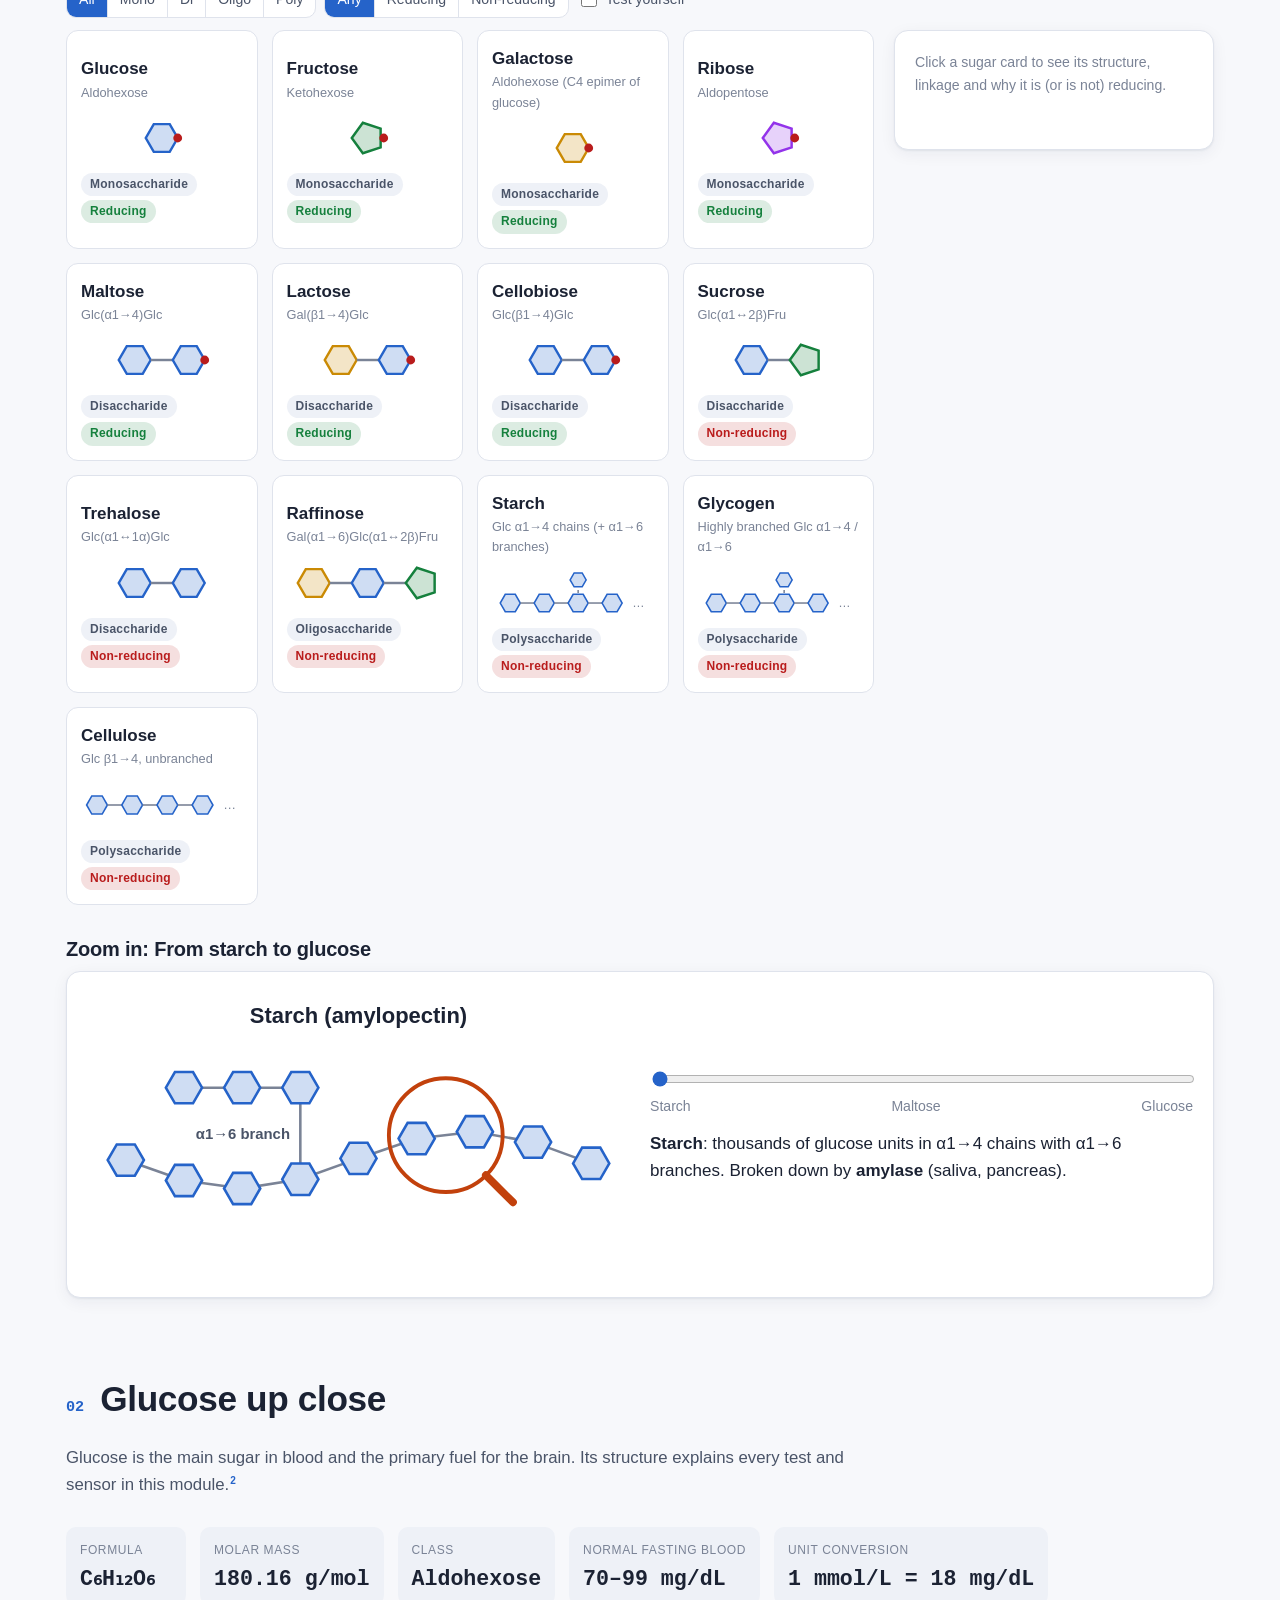
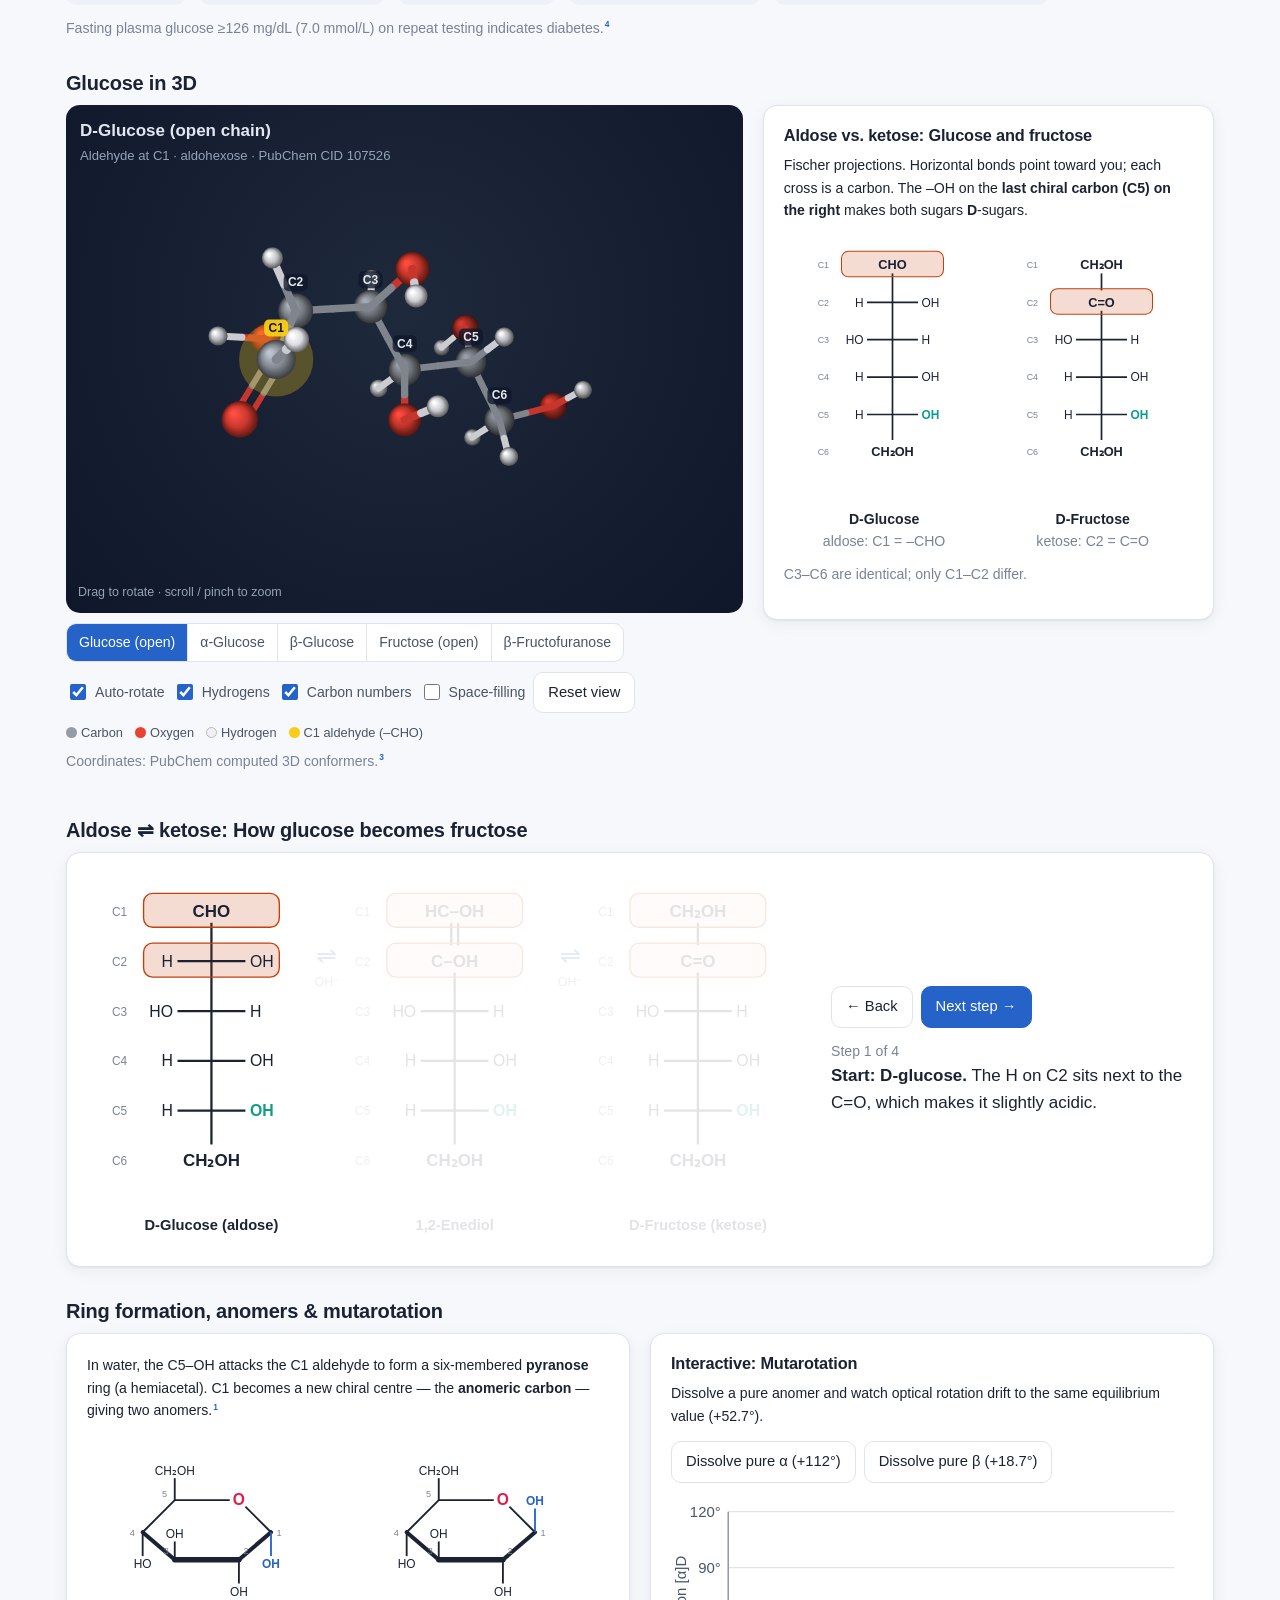
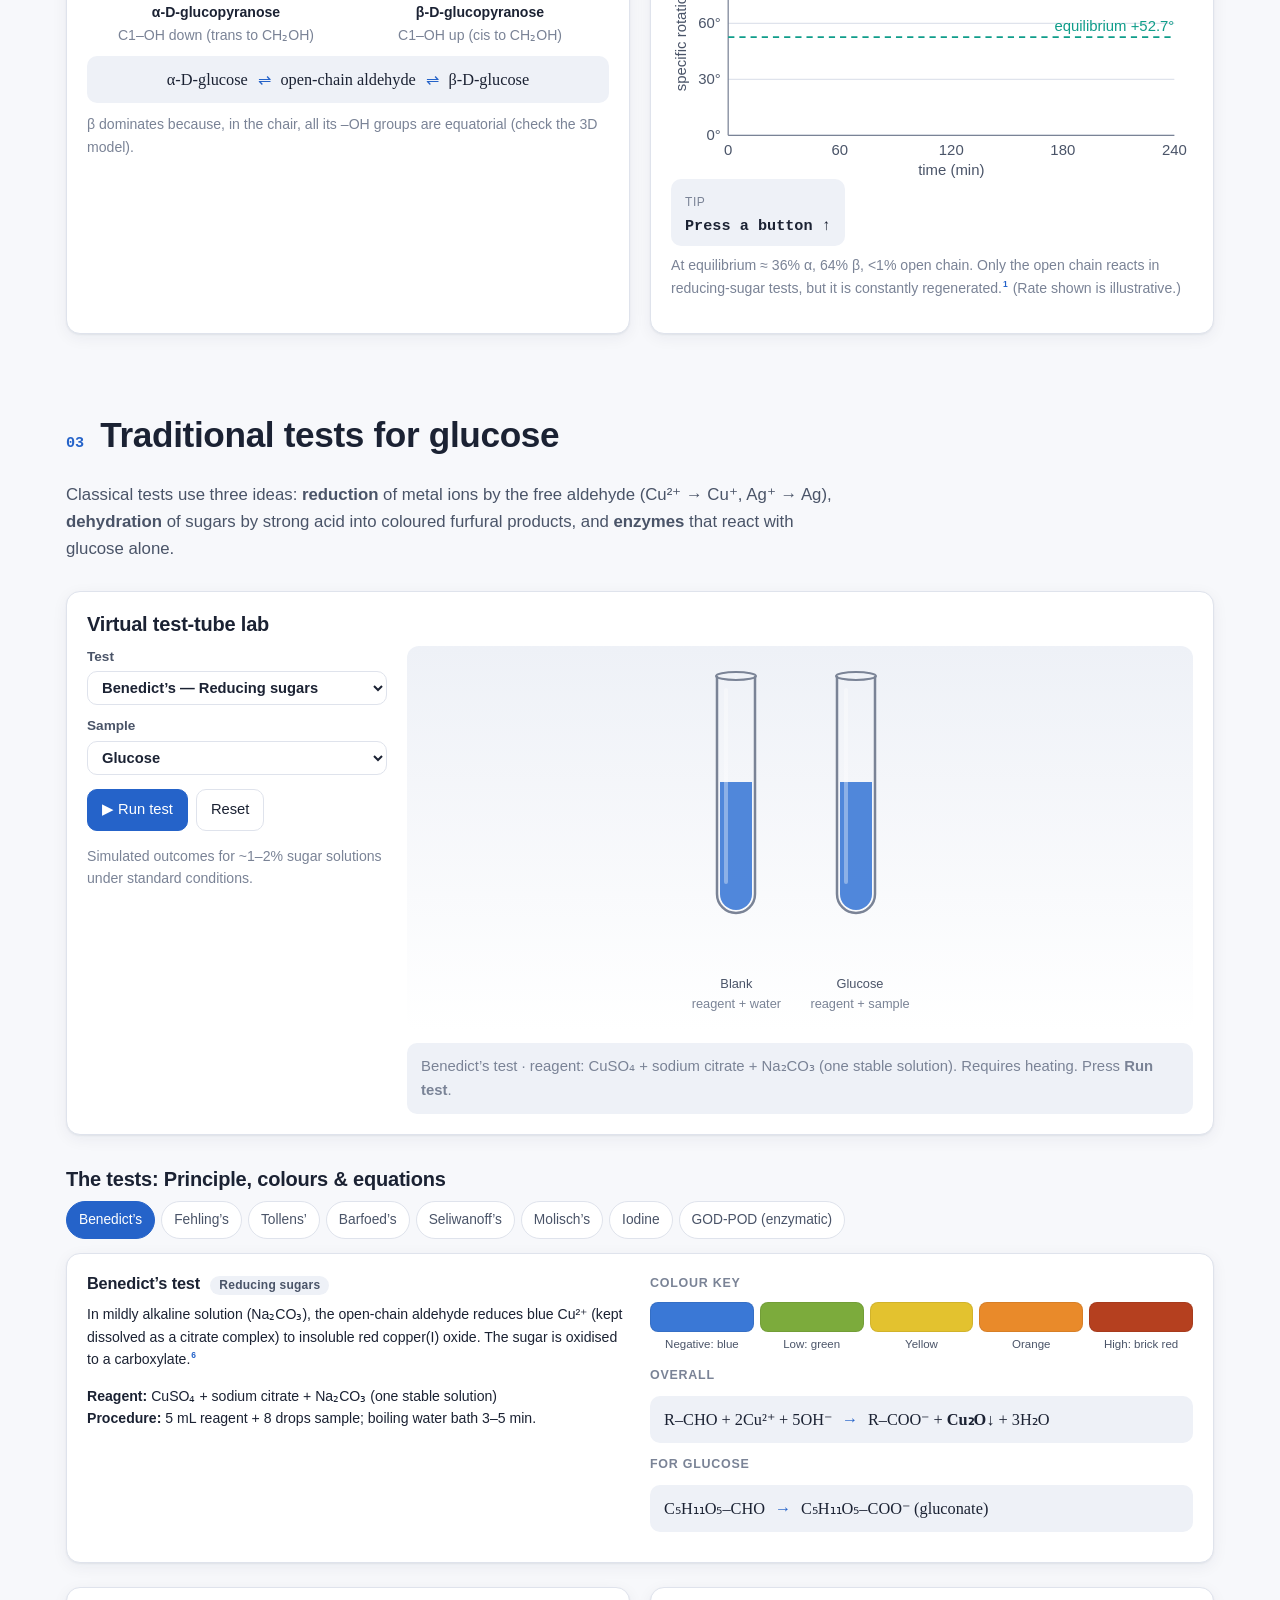
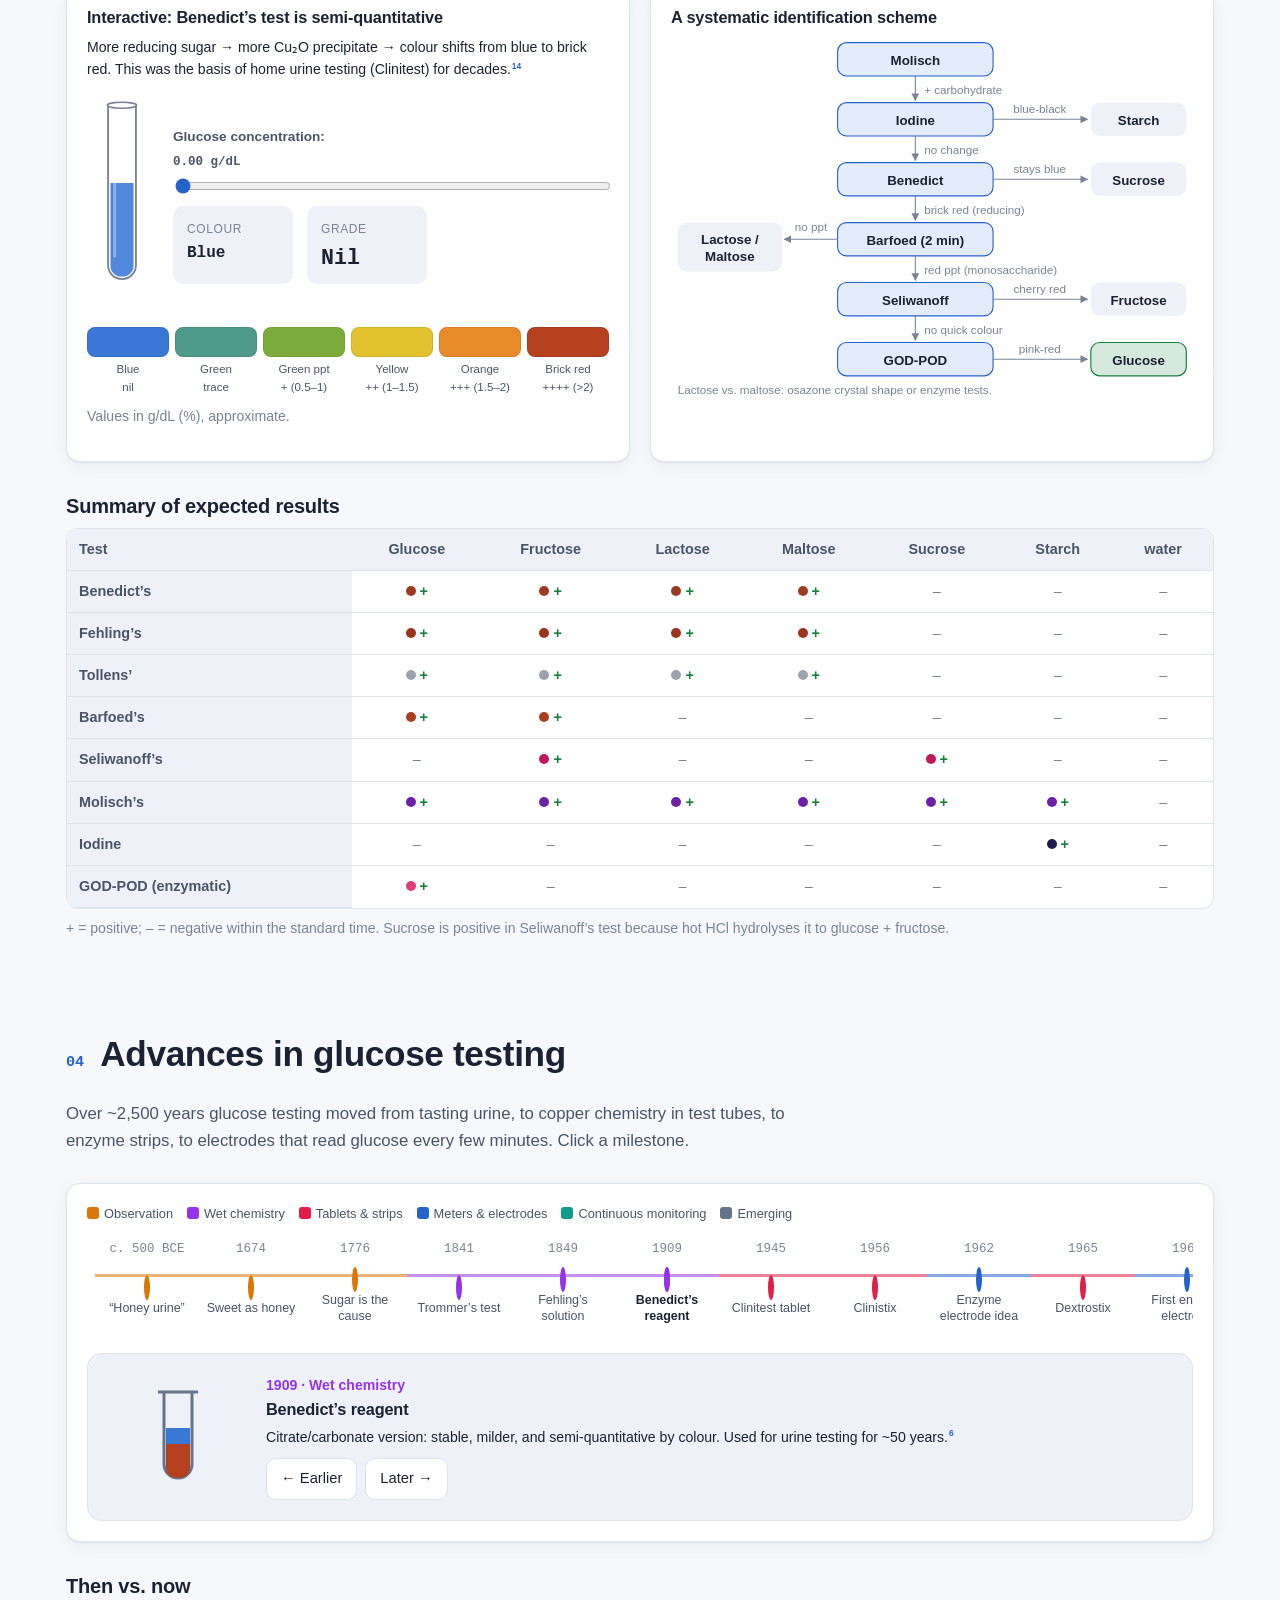
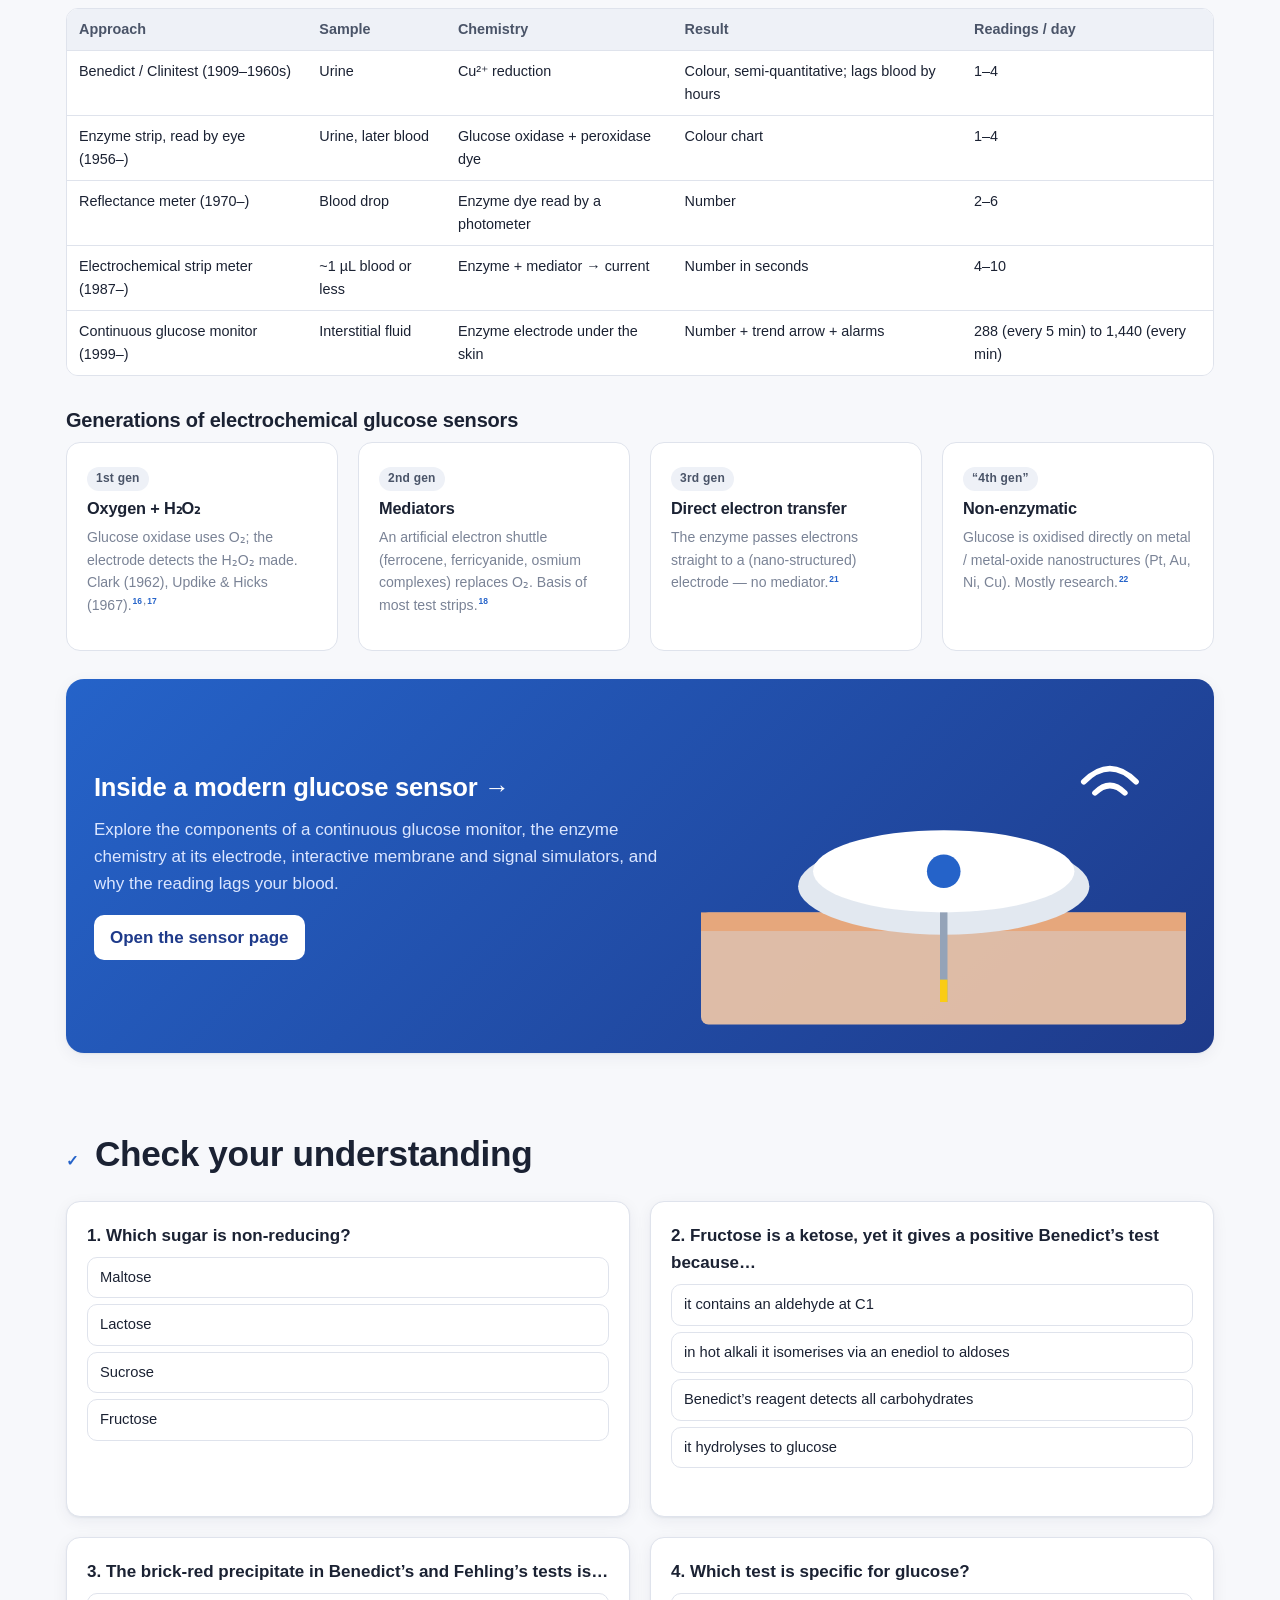
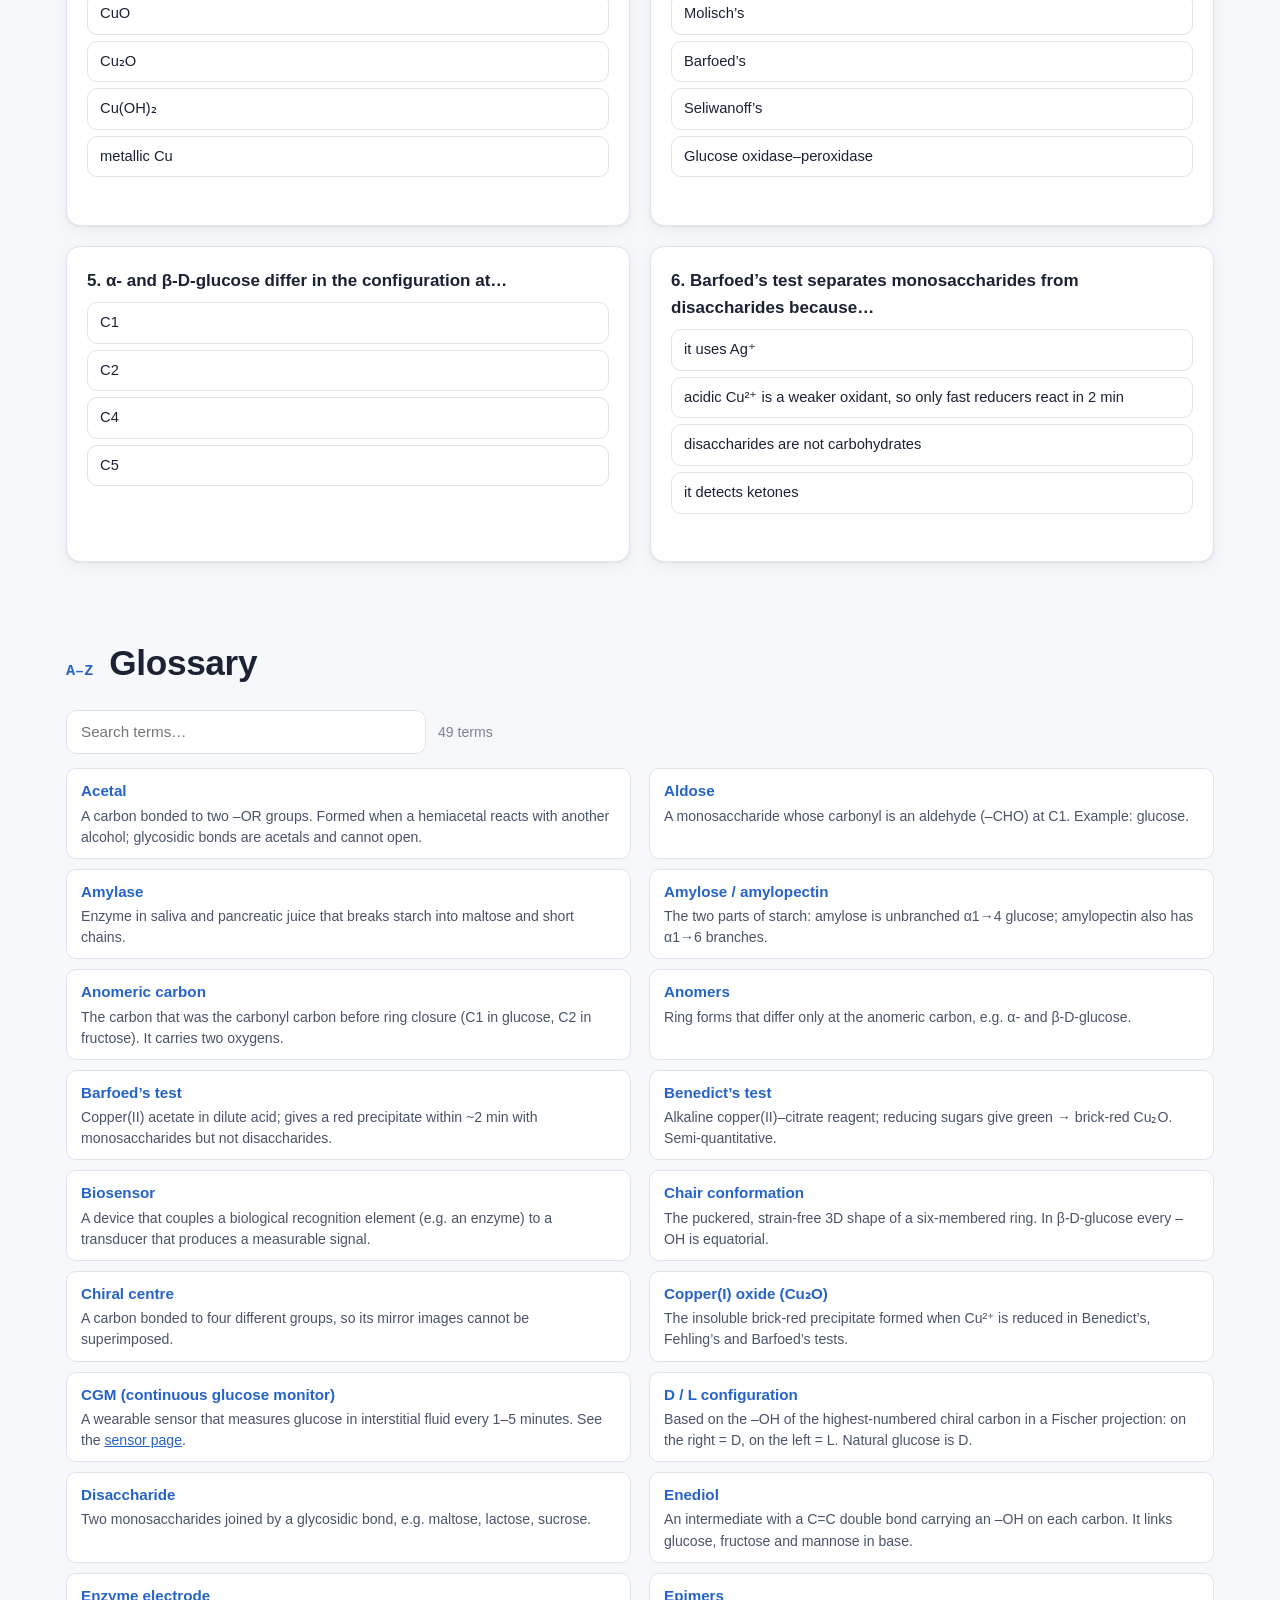
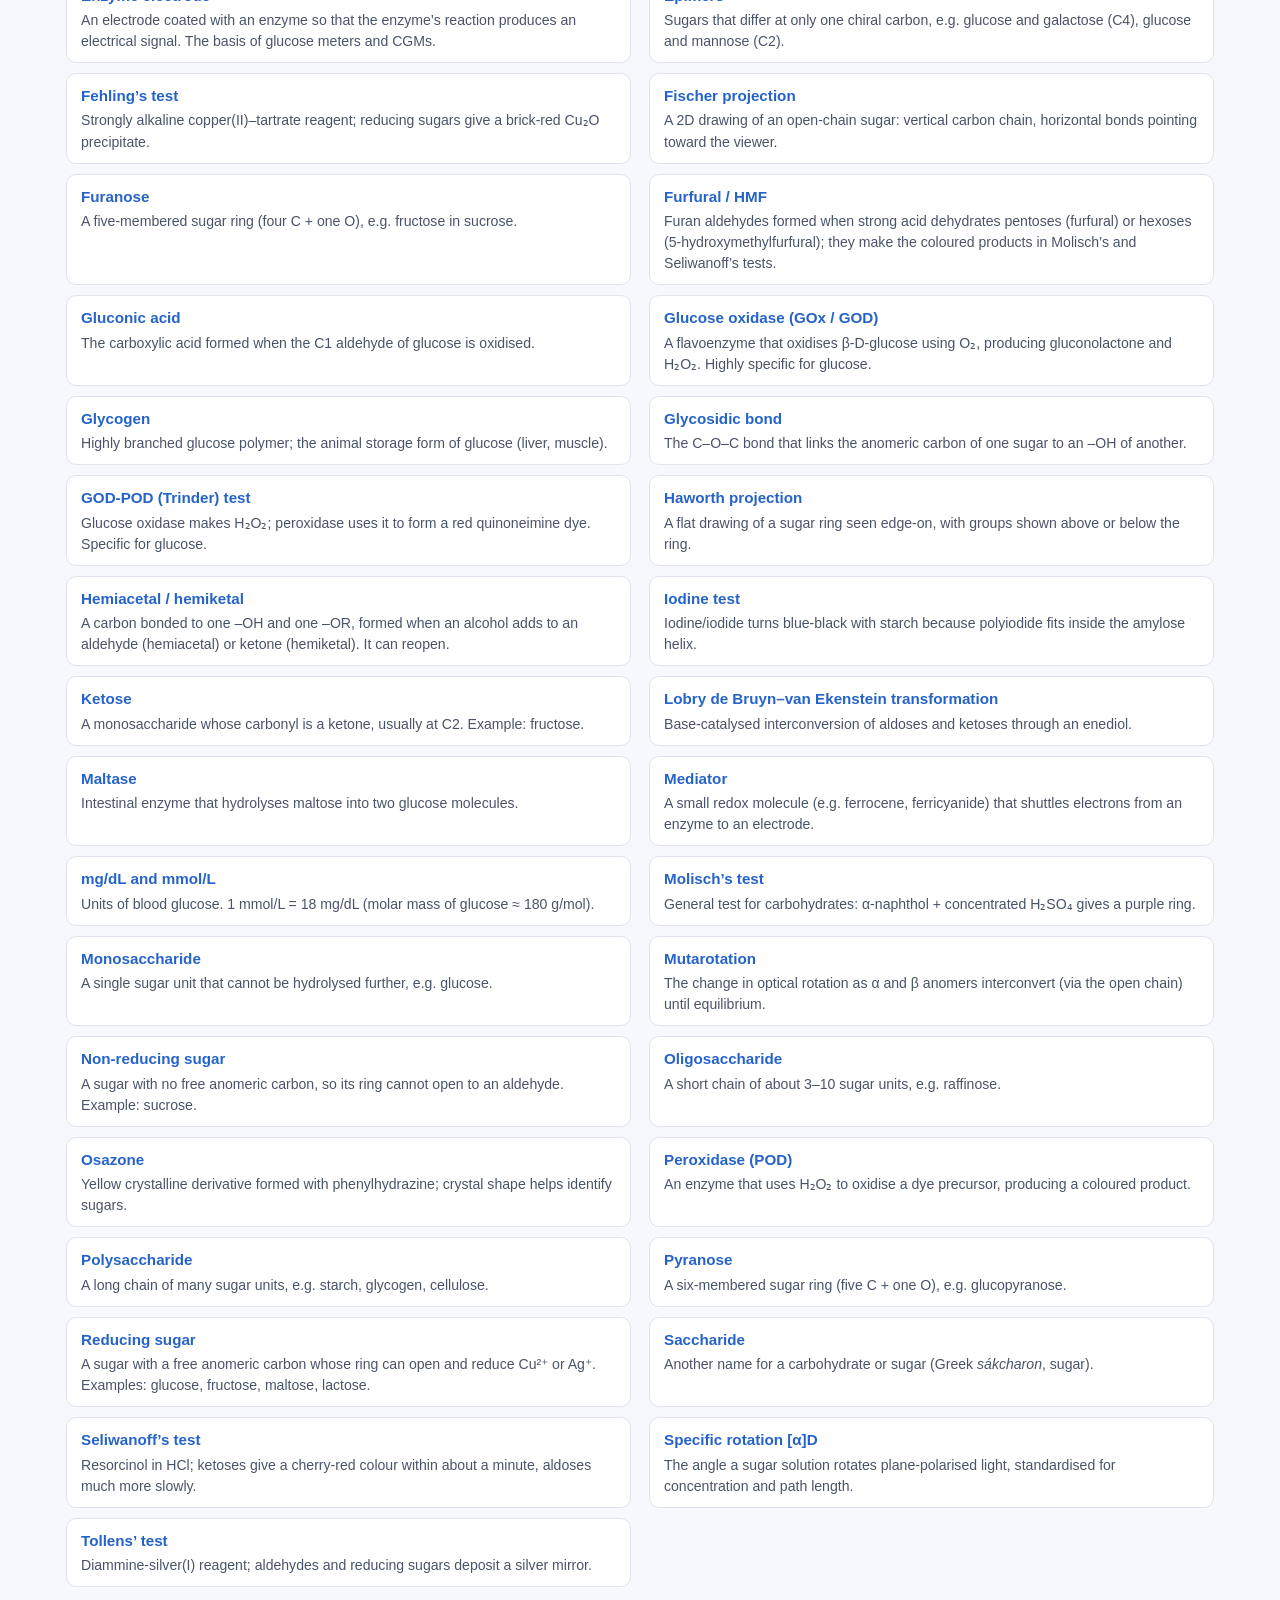
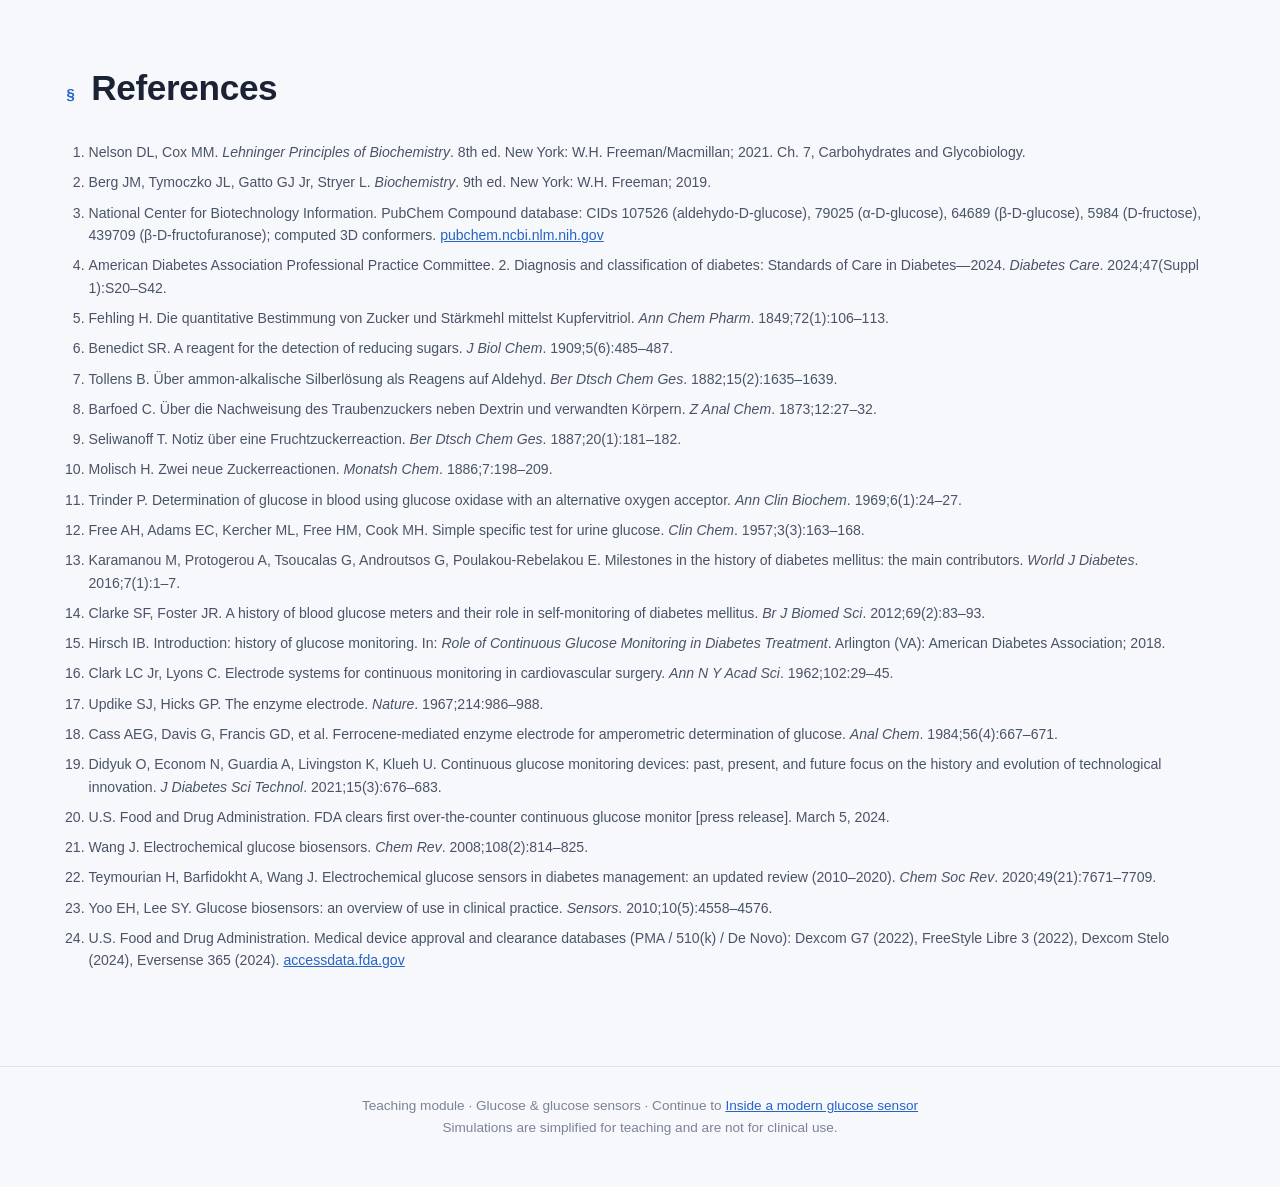
==== commit 7a701baf: "Write "vs" as "vs." throughout Co-Authored-By: Claude Opus 5.5 <noreply@anthropic.com>" ====
--- a/index.html
+++ b/index.html
@@ -66,7 +66,7 @@
       <p class="small muted" style="margin-top:8px">So glucose is an <b>aldohexose</b> and fructose a <b>ketohexose</b> — same formula (C<sub>6</sub>H<sub>12</sub>O<sub>6</sub>), different carbonyl position.</p>
     </div>
     <div class="card tint">
-      <h4>Reducing vs non-reducing sugars</h4>
+      <h4>Reducing vs. non-reducing sugars</h4>
       <div class="key-idea" style="margin-top:6px"><b>Rule:</b> a sugar is <b>reducing</b> if it has a <b>free anomeric carbon</b> (a hemiacetal). The ring can open to an aldehyde that donates electrons to Cu²⁺ or Ag⁺.<sup class="cite"><a href="#ref-1">1</a>,<a href="#ref-2">2</a></sup></div>
       <p class="small">If <i>every</i> anomeric carbon is tied up in a glycosidic bond (an acetal), the ring is locked → <b>non-reducing</b>.</p>
     </div>
@@ -189,7 +189,7 @@
       <p class="small muted" style="margin-top:6px">Coordinates: PubChem computed 3D conformers.<sup class="cite"><a href="#ref-3">3</a></sup></p>
     </div>
     <div class="card">
-      <h4>Aldose vs ketose: Glucose and fructose</h4>
+      <h4>Aldose vs. ketose: Glucose and fructose</h4>
       <p class="small">Fischer projections. Horizontal bonds point toward you; each cross is a carbon. The –OH on the <b>last chiral carbon (C5) on the right</b> makes both sugars <b>D</b>-sugars.</p>
       <div style="display:flex; gap:8px; justify-content:space-around">
         <div class="center"><svg class="diagram" id="fischerGlc" viewBox="0 0 200 320" style="max-width:170px"></svg><div class="small"><b>D-Glucose</b><br><span class="muted">aldose: C1 = –CHO</span></div></div>
@@ -314,7 +314,7 @@
           <line x1="290" y1="291" x2="375" y2="291" class="ln2" marker-end="url(#ah)"/><text x="332" y="285" text-anchor="middle" class="t3" font-size="10.5">pink-red</text>
           <rect x="378" y="276" width="86" height="30" rx="8" style="fill:color-mix(in srgb, var(--good) 18%, var(--surface));stroke:var(--good)"/><text x="421" y="296" text-anchor="middle" font-weight="700">Glucose</text>
         </g>
-        <text x="6" y="322" font-size="10.5" class="t3">Lactose vs maltose: osazone crystal shape or enzyme tests.</text>
+        <text x="6" y="322" font-size="10.5" class="t3">Lactose vs. maltose: osazone crystal shape or enzyme tests.</text>
       </svg>
     </div>
   </div>
@@ -335,7 +335,7 @@
     <div class="card tint" id="tlDetail" style="margin-top:8px"></div>
   </div>
 
-  <h3>Then vs now</h3>
+  <h3>Then vs. now</h3>
   <div class="table-wrap">
     <table>
       <thead><tr><th>Approach</th><th>Sample</th><th>Chemistry</th><th>Result</th><th>Readings / day</th></tr></thead>
@@ -478,6 +478,6 @@
 
 <script src="assets/js/common.js?v=2"></script>
 <script src="assets/js/molviewer.js?v=2"></script>
-<script src="assets/js/main.js?v=3"></script>
+<script src="assets/js/main.js?v=4"></script>
 </body>
 </html>
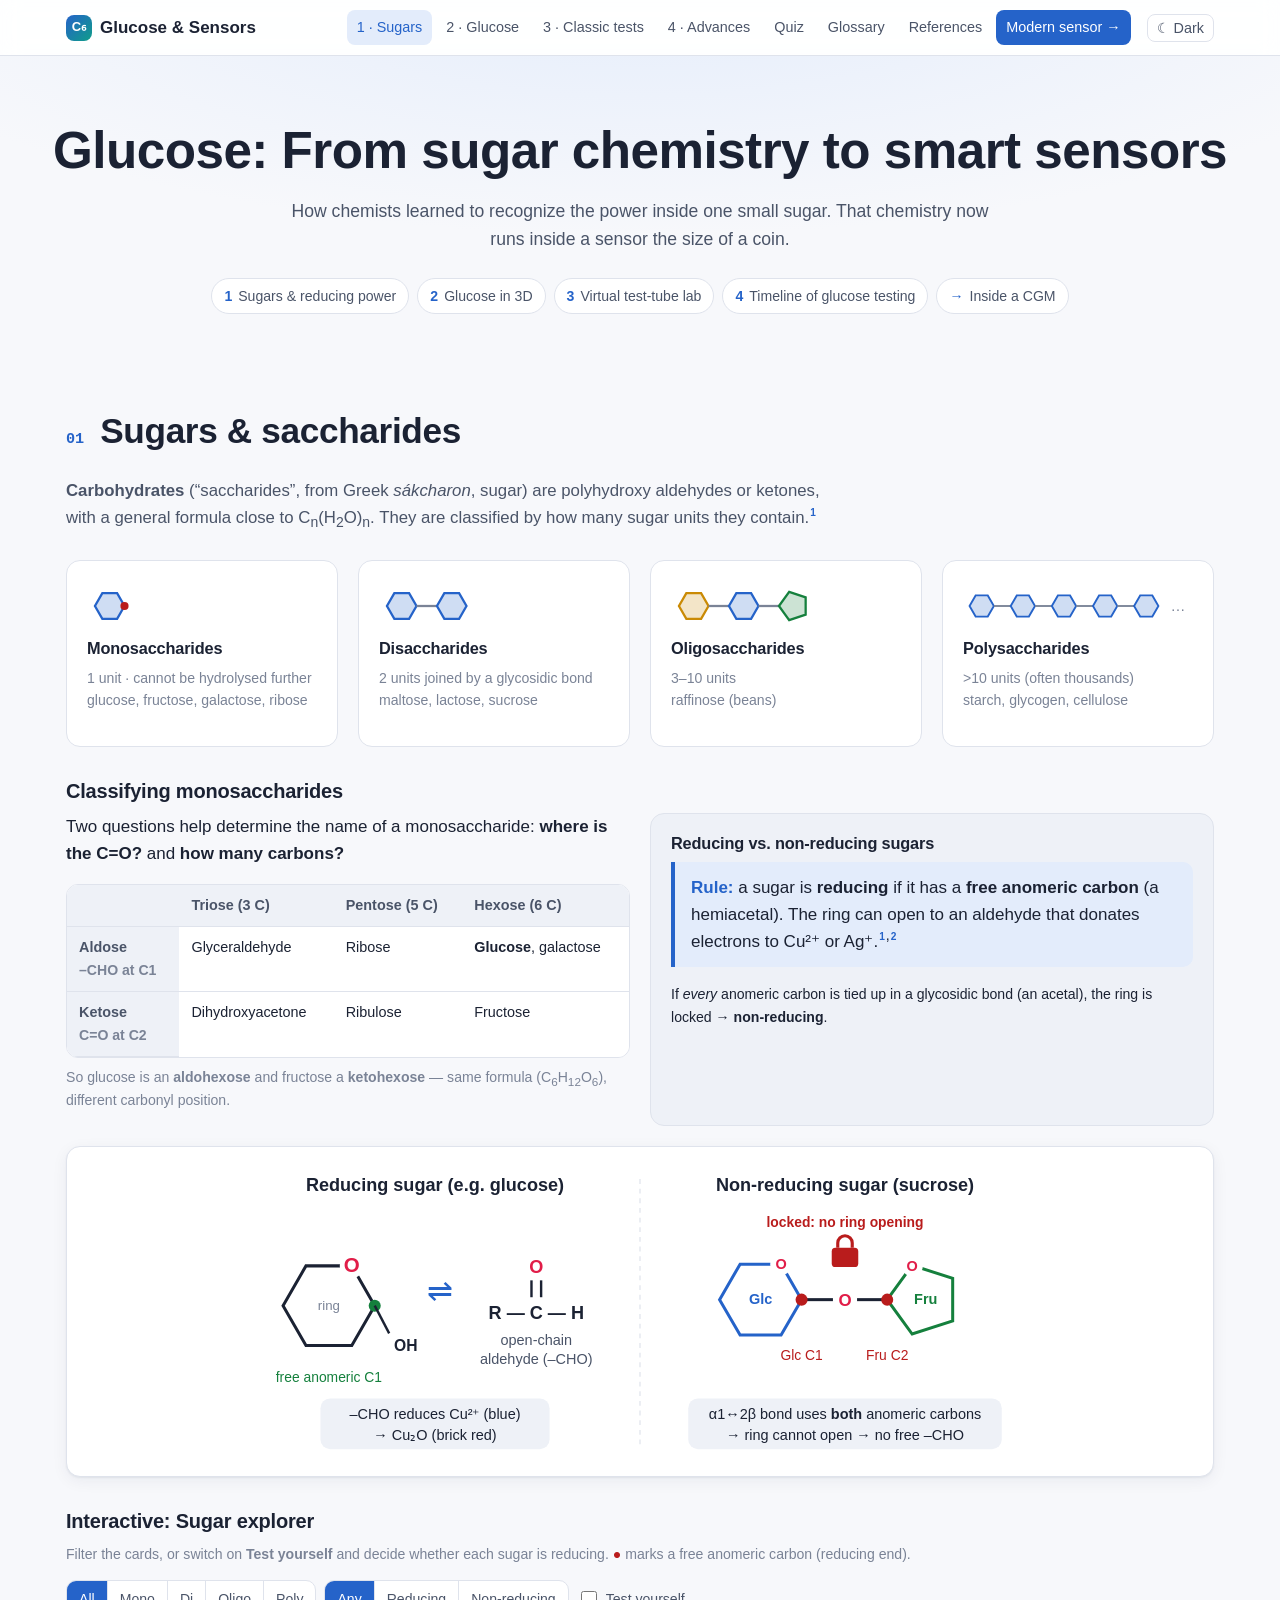
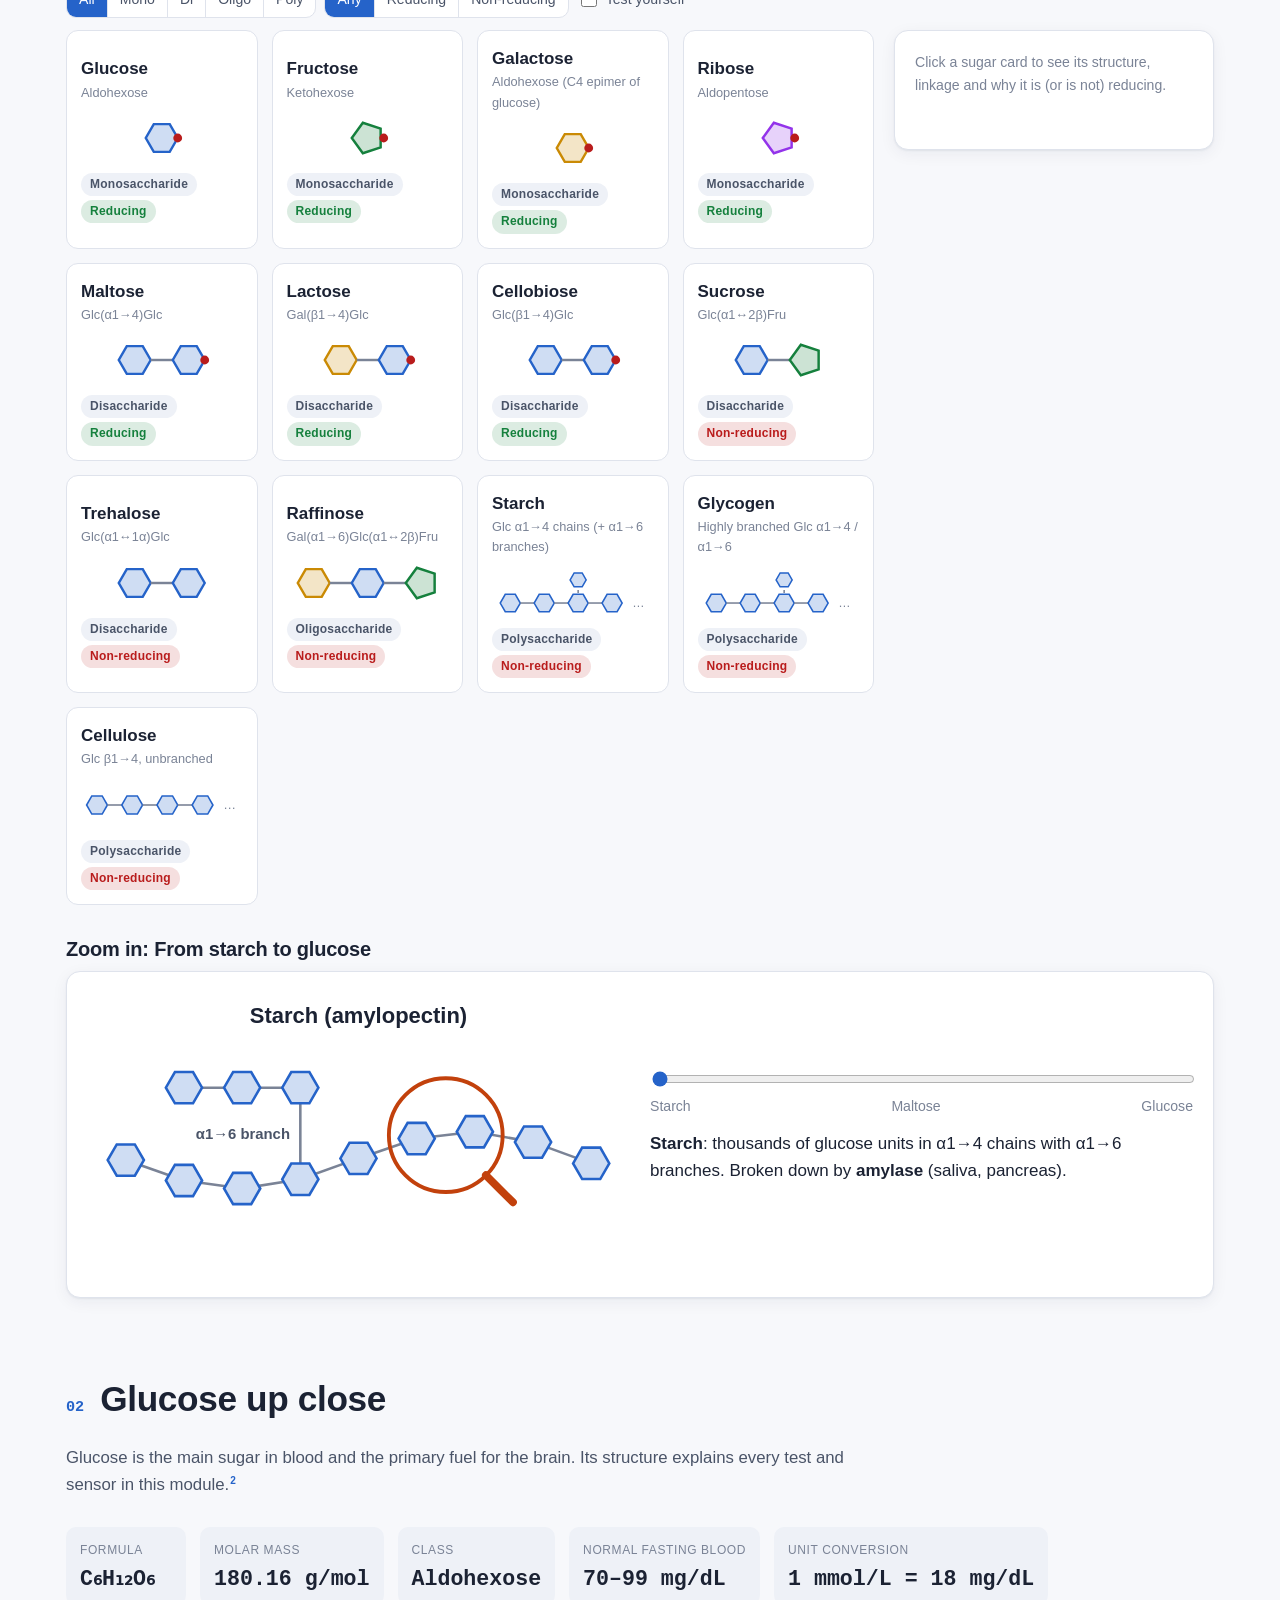
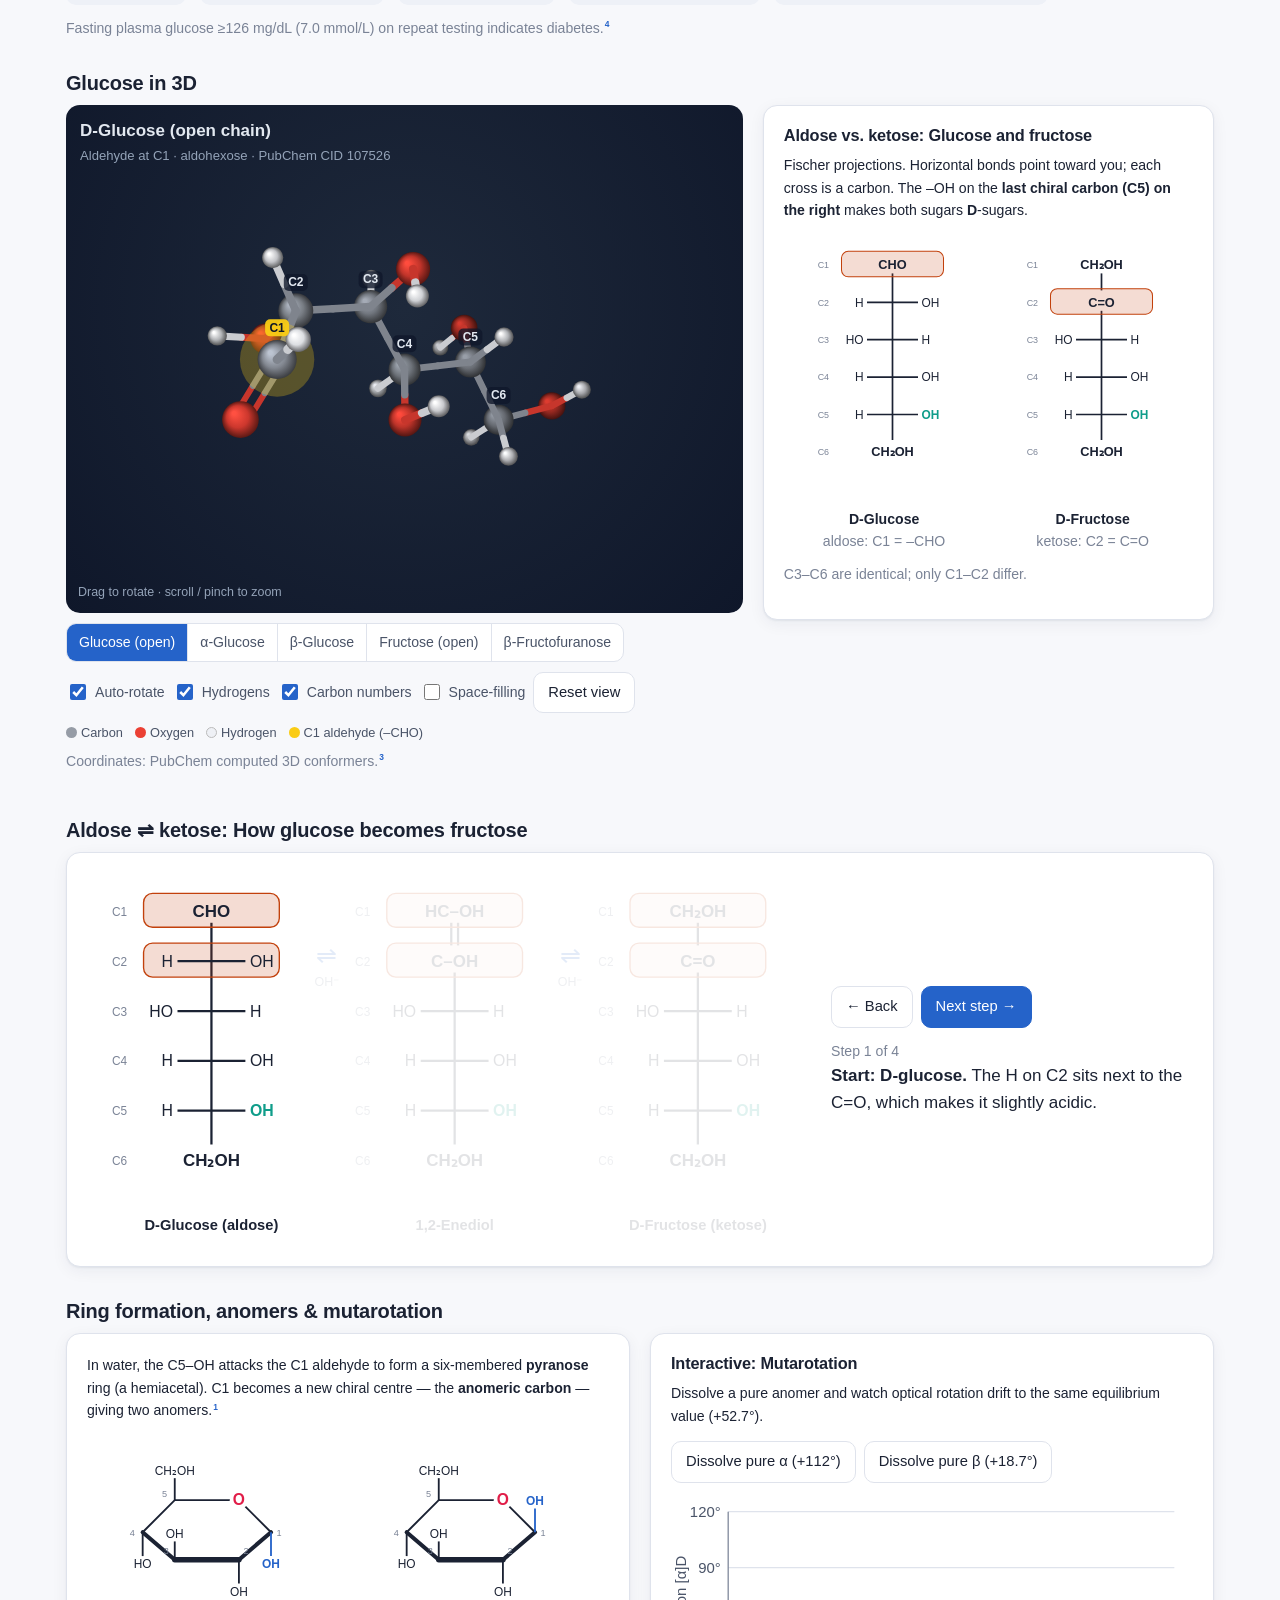
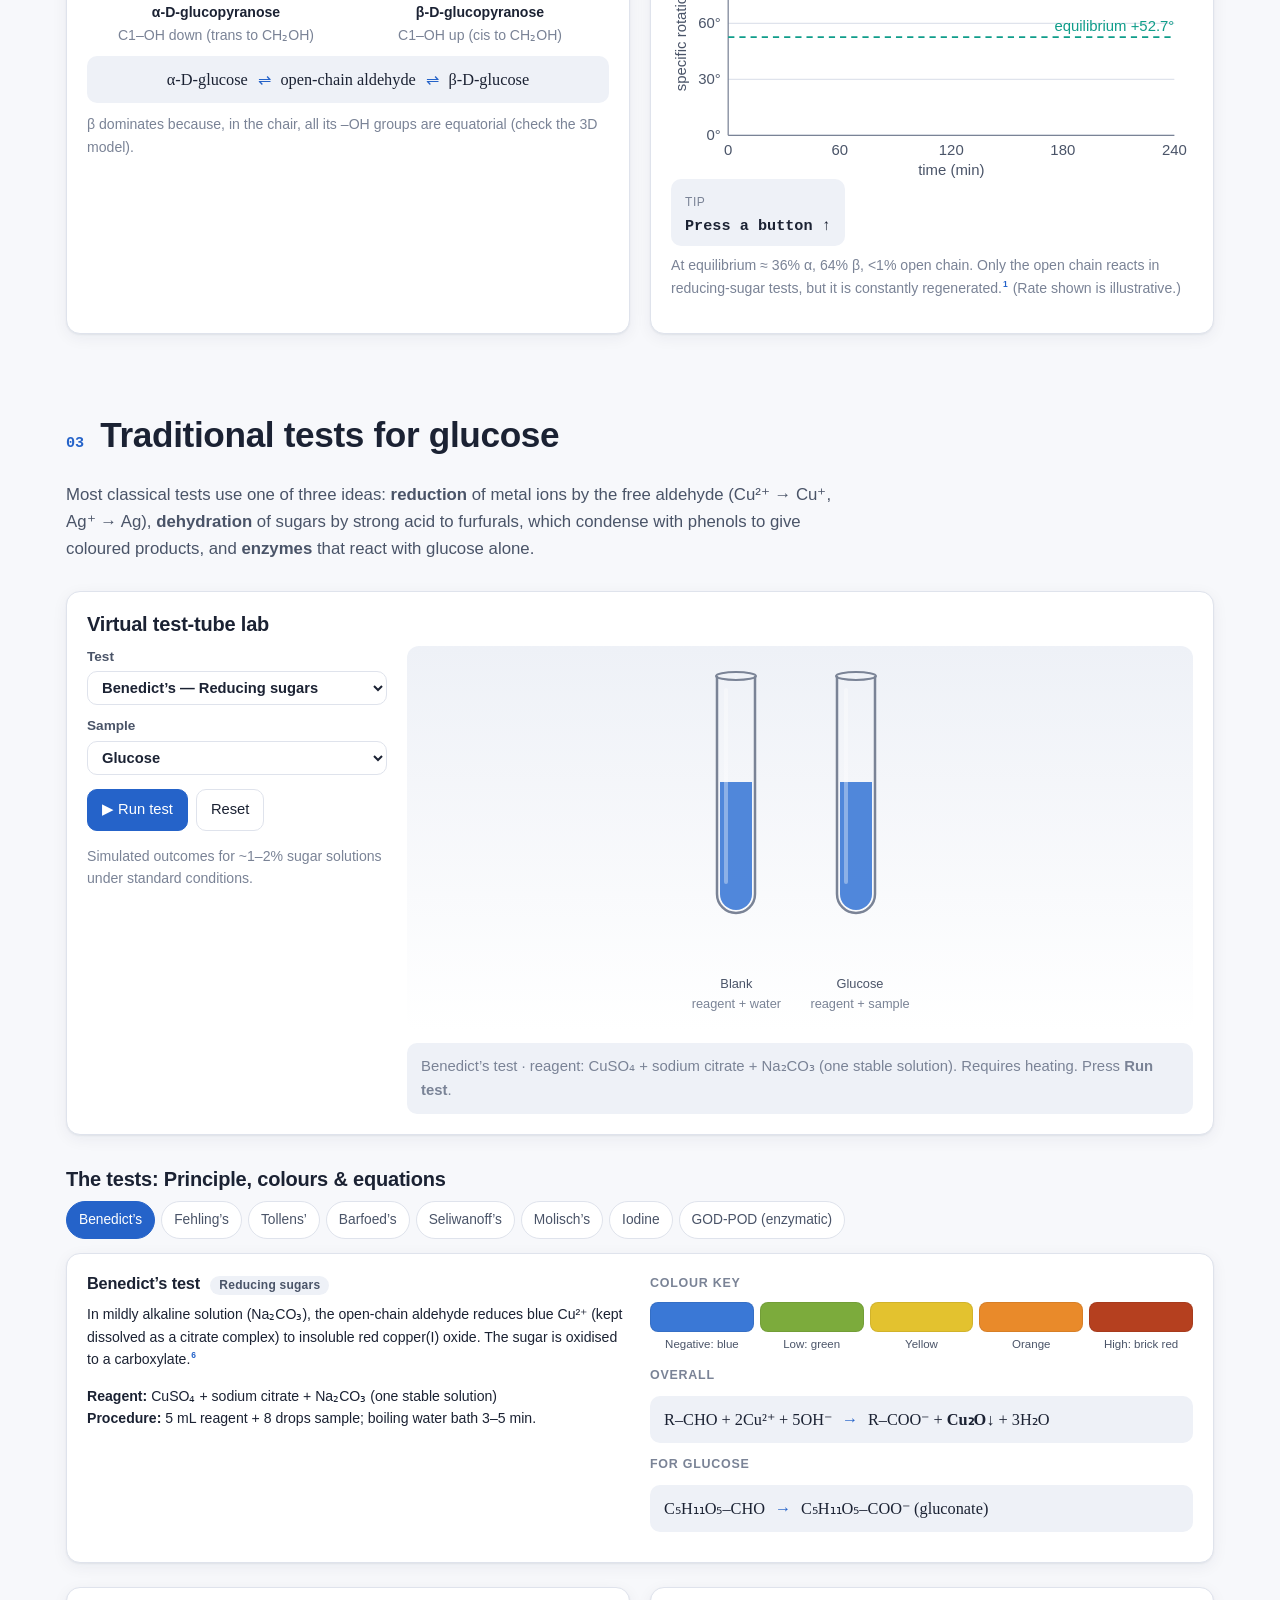
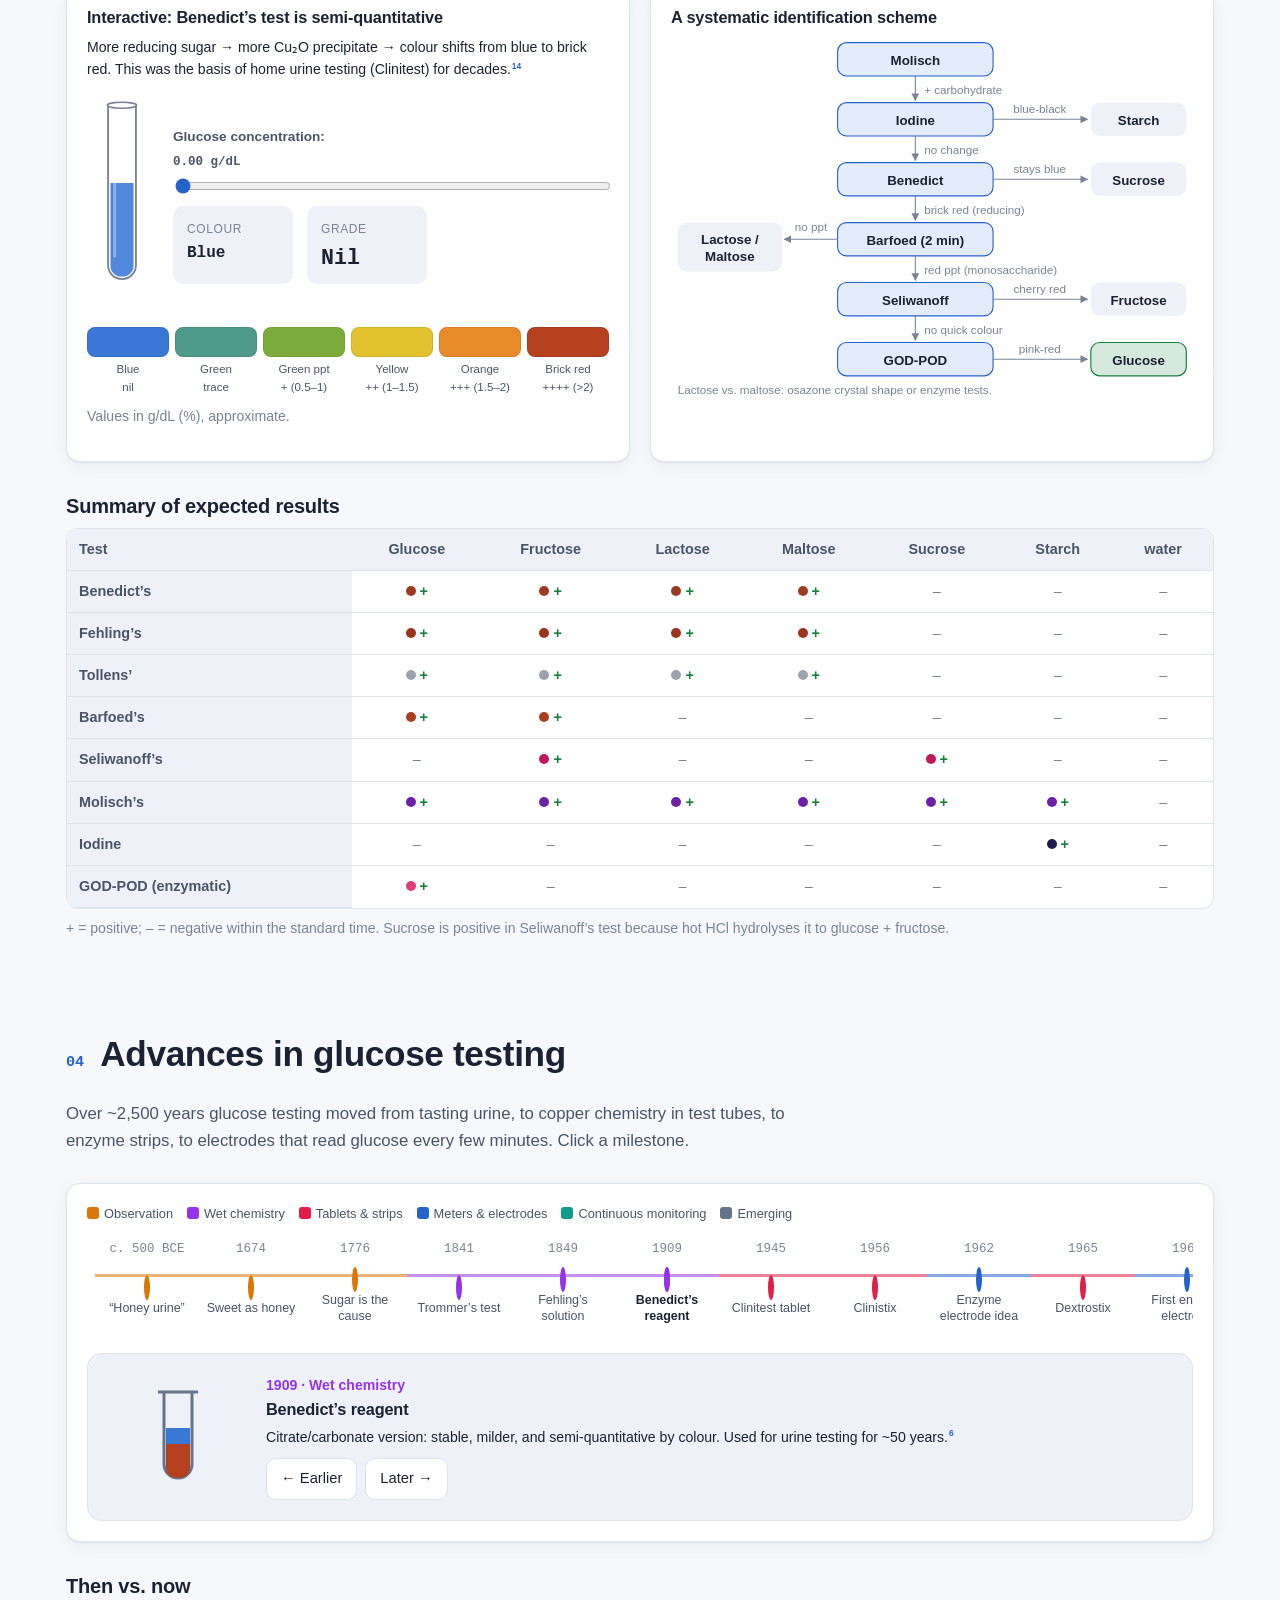
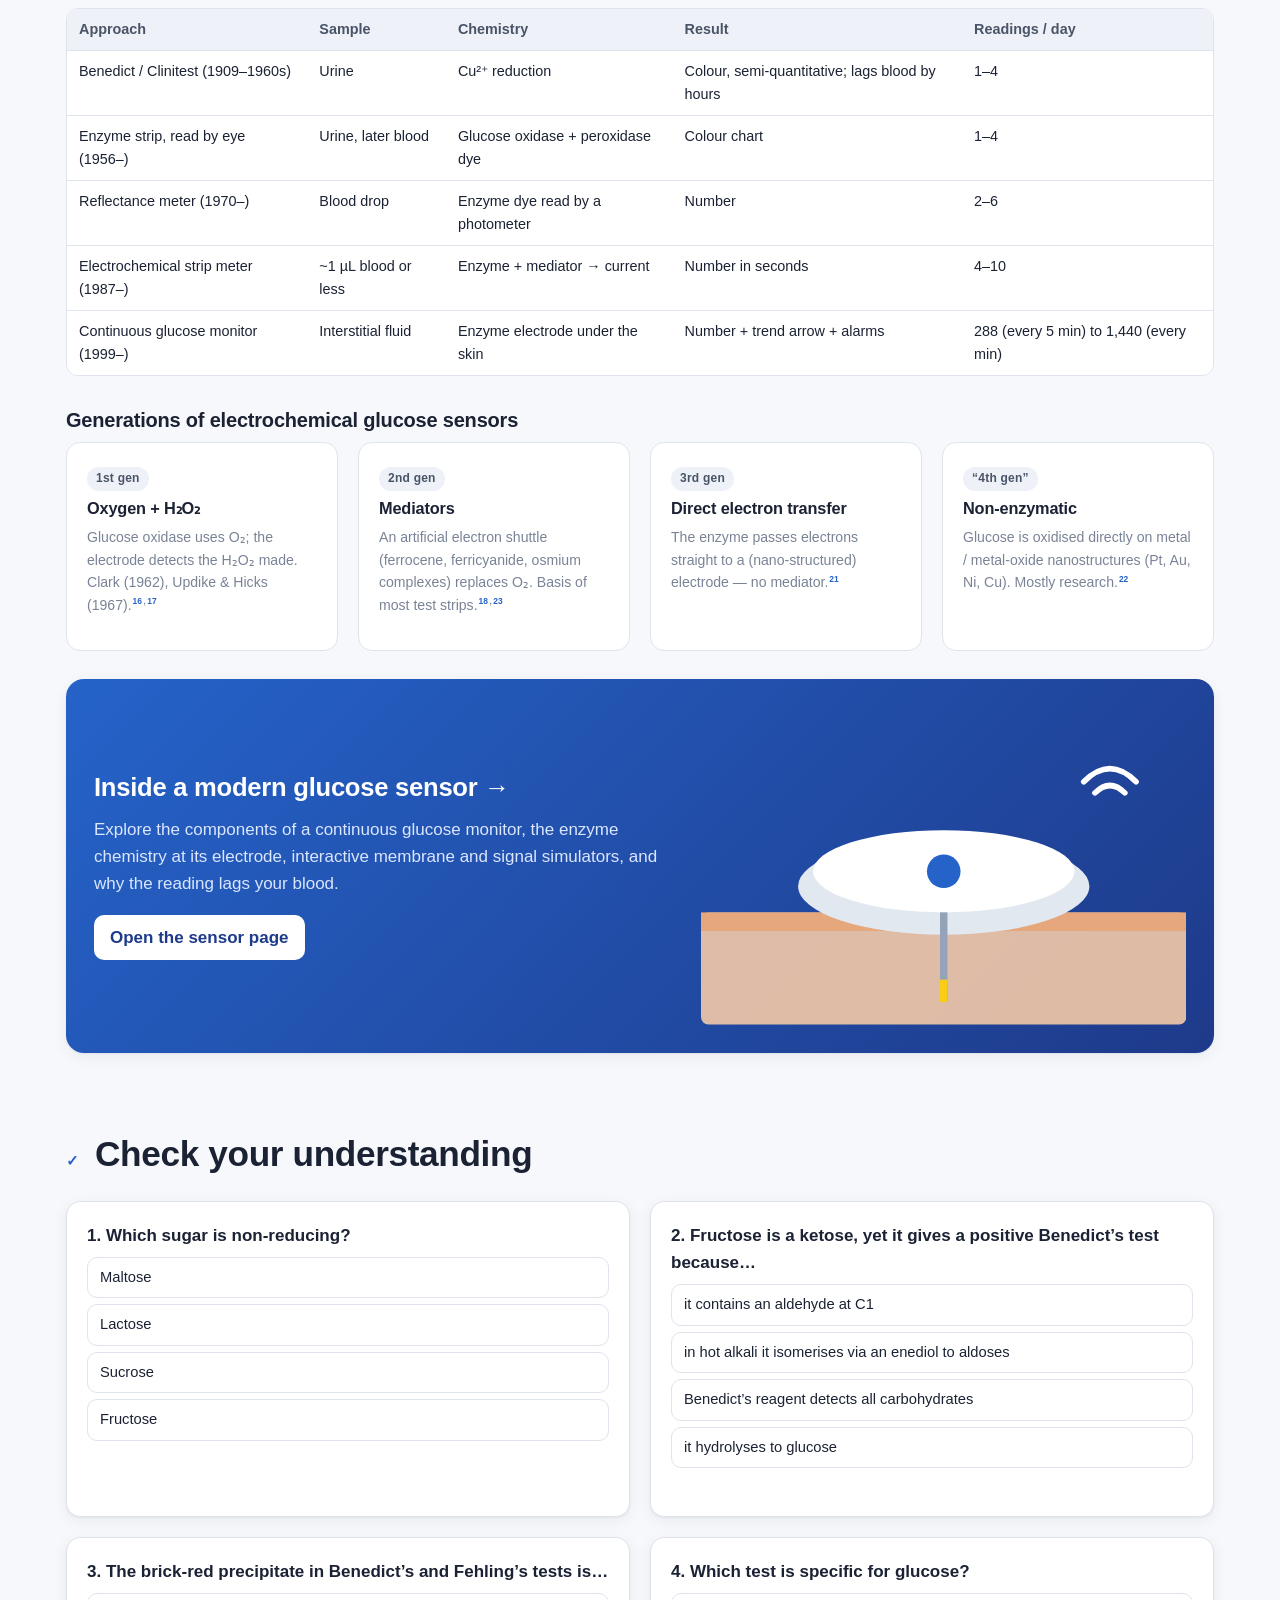
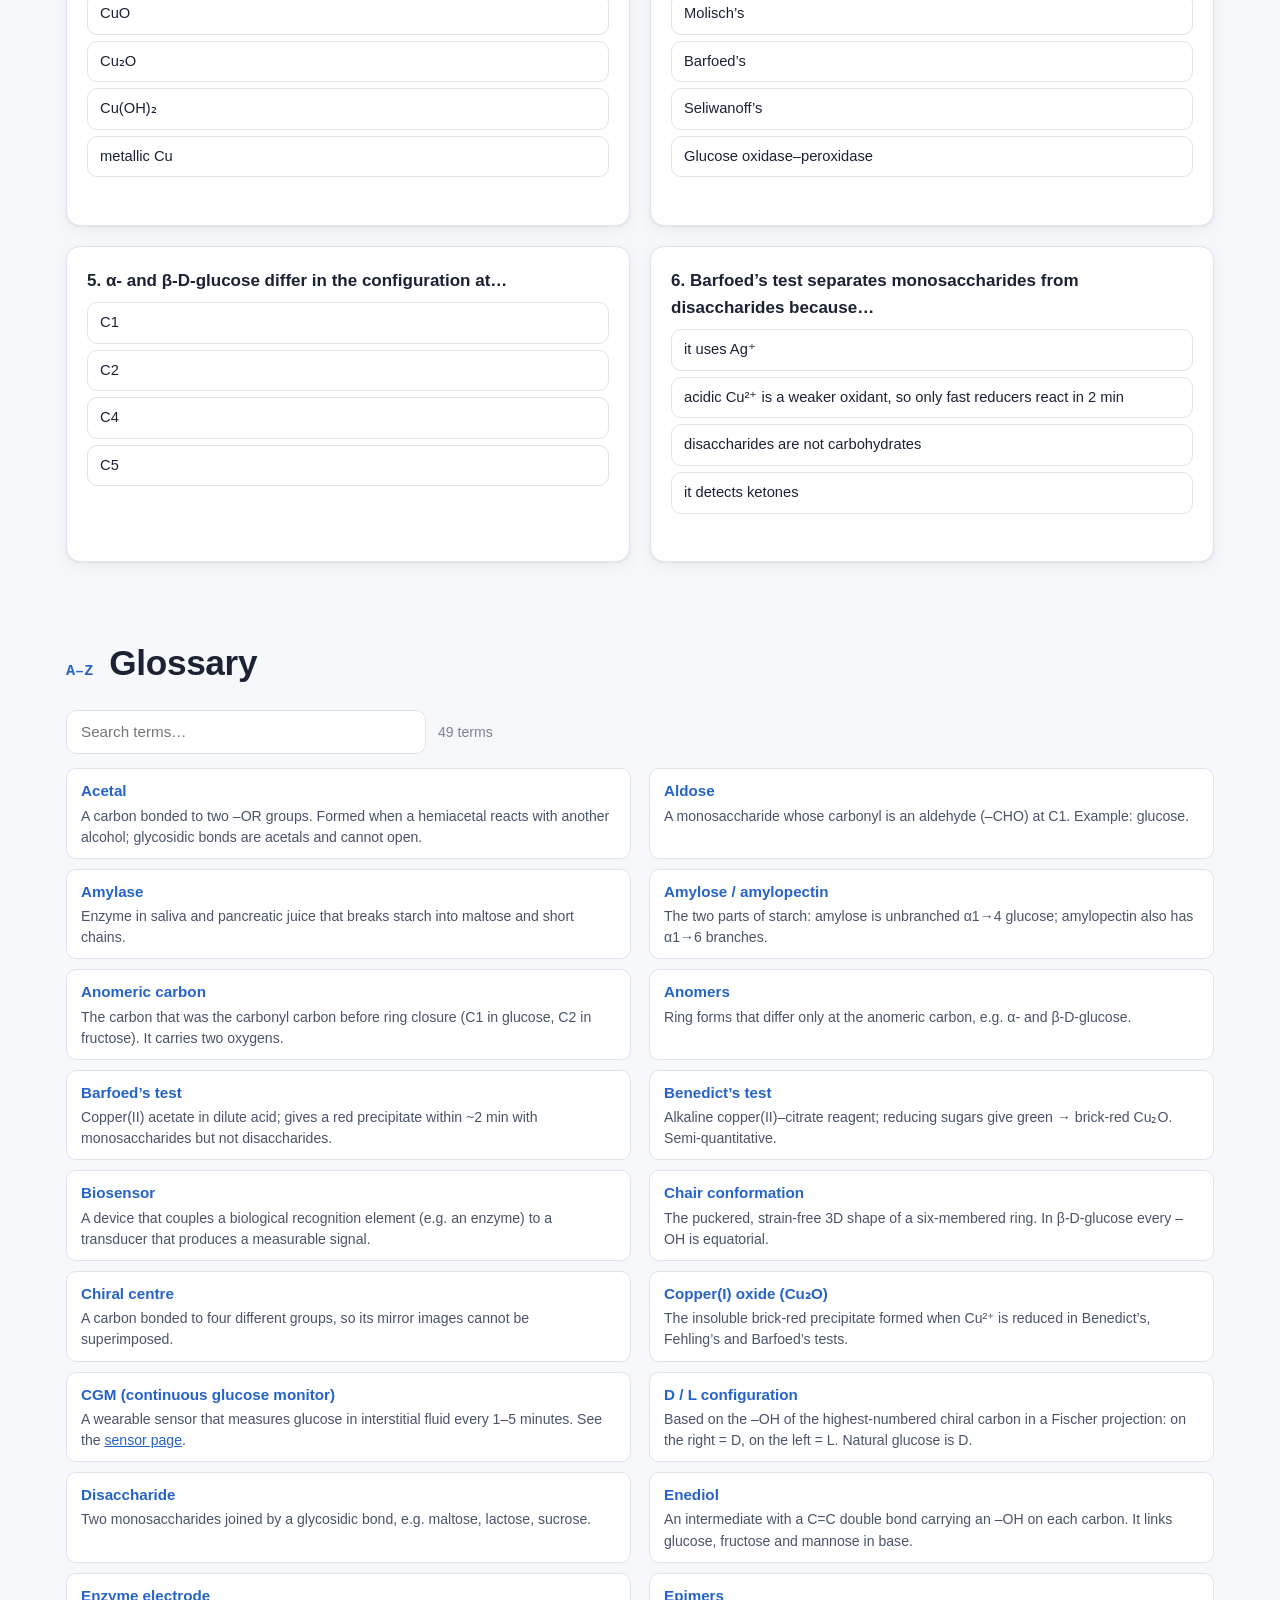
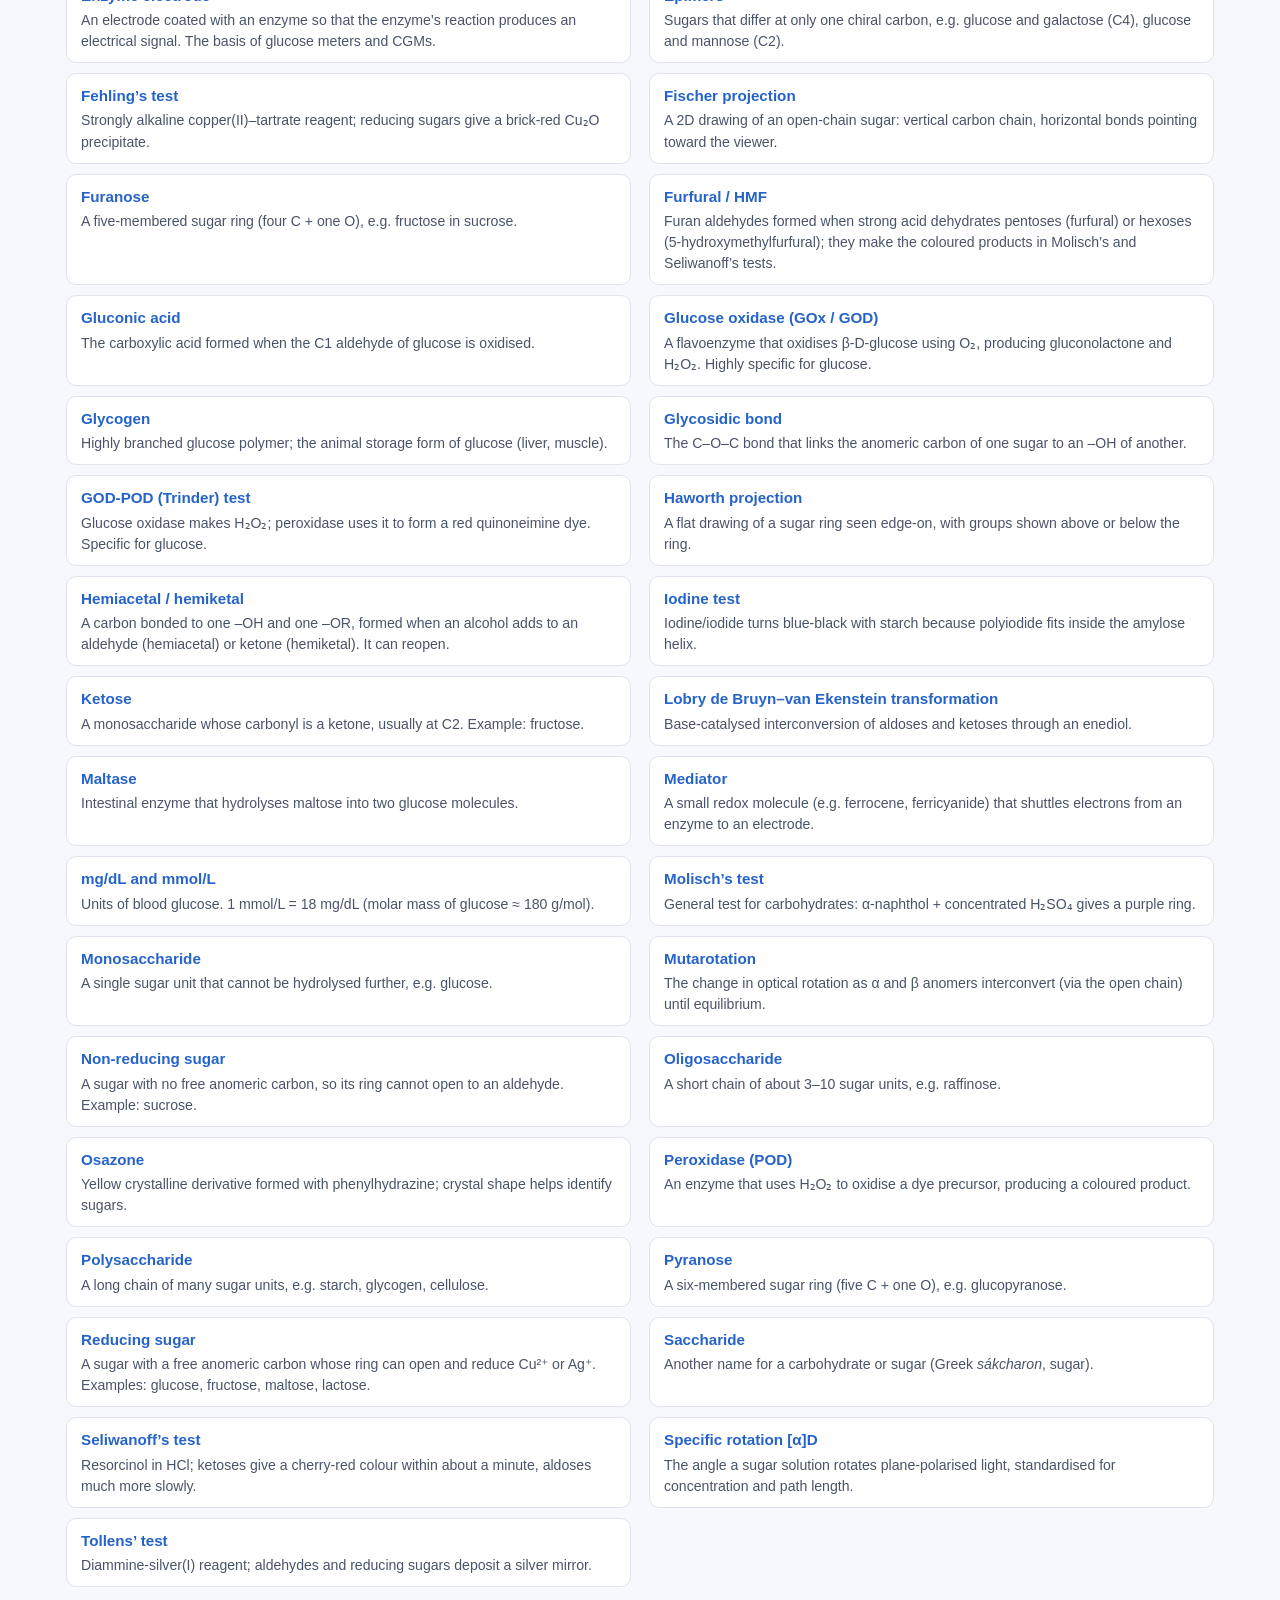
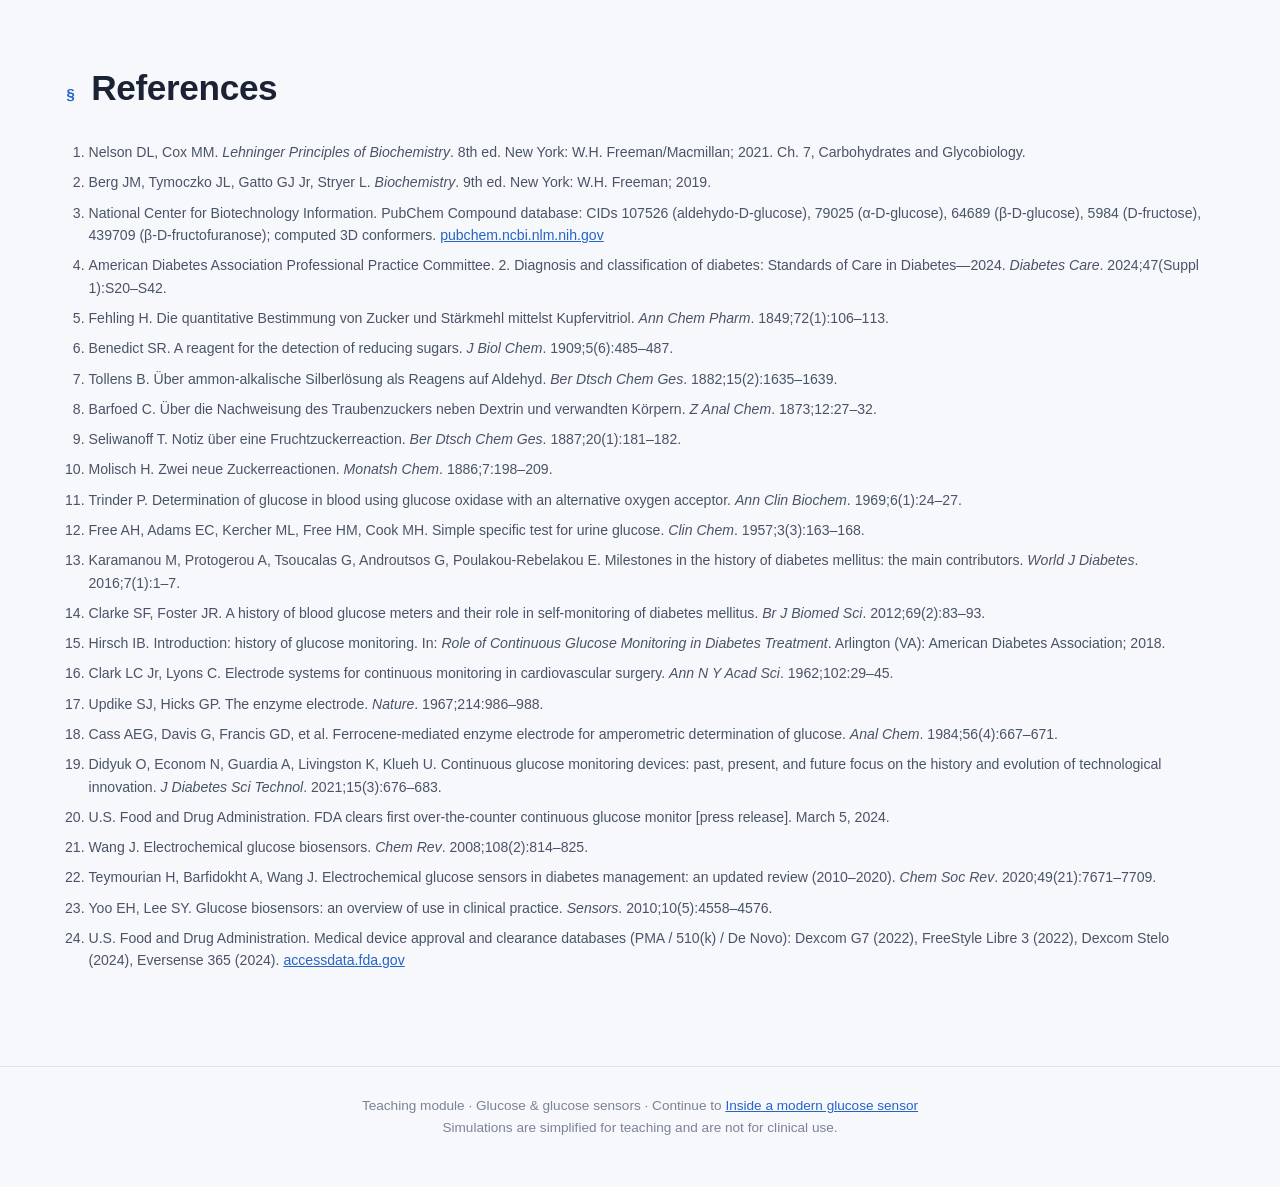
==== commit f70a8354: "Fixed typo and language issues" ====
--- a/index.html
+++ b/index.html
@@ -110,7 +110,7 @@
       <text x="480" y="50" text-anchor="middle" font-size="11.5" font-weight="600" style="fill:var(--bad)">locked: no ring opening</text>
       <g transform="translate(469,58)" style="fill:var(--bad)"><rect x="0" y="9" width="22" height="16" rx="3"/><path d="M5 9 V5 a6 6 0 0 1 12 0 V9" fill="none" stroke="var(--bad)" style="stroke:var(--bad)" stroke-width="2.6"/></g>
       <rect x="350" y="192" width="260" height="42" rx="8" fill="var(--surface-2)" style="fill:var(--surface-2)"/>
-      <text x="480" y="209" text-anchor="middle" font-size="12">α1↔β2 bond uses <tspan font-weight="700">both</tspan> anomeric carbons</text>
+      <text x="480" y="209" text-anchor="middle" font-size="12">α1↔2β bond uses <tspan font-weight="700">both</tspan> anomeric carbons</text>
       <text x="480" y="226" text-anchor="middle" font-size="12">→ ring cannot open → no free –CHO</text>
       </g>
     </svg>
@@ -192,8 +192,8 @@
       <h4>Aldose vs. ketose: Glucose and fructose</h4>
       <p class="small">Fischer projections. Horizontal bonds point toward you; each cross is a carbon. The –OH on the <b>last chiral carbon (C5) on the right</b> makes both sugars <b>D</b>-sugars.</p>
       <div style="display:flex; gap:8px; justify-content:space-around">
-        <div class="center"><svg class="diagram" id="fischerGlc" viewBox="0 0 200 320" style="max-width:170px"></svg><div class="small"><b>D-Glucose</b><br><span class="muted">aldose: C1 = –CHO</span></div></div>
-        <div class="center"><svg class="diagram" id="fischerFru" viewBox="0 0 200 320" style="max-width:170px"></svg><div class="small"><b>D-Fructose</b><br><span class="muted">ketose: C2 = C=O</span></div></div>
+        <div class="center"><svg class="diagram" id="fischerGlc" role="img" aria-label="Fischer projection of D-glucose" viewBox="0 0 200 320" style="max-width:170px"></svg><div class="small"><b>D-Glucose</b><br><span class="muted">aldose: C1 = –CHO</span></div></div>
+        <div class="center"><svg class="diagram" id="fischerFru" role="img" aria-label="Fischer projection of D-fructose" viewBox="0 0 200 320" style="max-width:170px"></svg><div class="small"><b>D-Fructose</b><br><span class="muted">ketose: C2 = C=O</span></div></div>
       </div>
       <p class="small muted" style="margin-top:10px">C3–C6 are identical; only C1–C2 differ.</p>
     </div>
@@ -215,8 +215,8 @@
     <div class="card">
       <p class="small">In water, the C5–OH attacks the C1 aldehyde to form a six-membered <b>pyranose</b> ring (a hemiacetal). C1 becomes a new chiral centre — the <b>anomeric carbon</b> — giving two anomers.<sup class="cite"><a href="#ref-1">1</a></sup></p>
       <div style="display:flex; gap:6px; justify-content:space-around; flex-wrap:wrap">
-        <div class="center"><svg class="diagram" id="haworthA" viewBox="0 0 240 180" style="max-width:220px"></svg><div class="small"><b>α-D-glucopyranose</b><br><span class="muted">C1–OH down (trans to CH₂OH)</span></div></div>
-        <div class="center"><svg class="diagram" id="haworthB" viewBox="0 0 240 180" style="max-width:220px"></svg><div class="small"><b>β-D-glucopyranose</b><br><span class="muted">C1–OH up (cis to CH₂OH)</span></div></div>
+        <div class="center"><svg class="diagram" id="haworthA" role="img" aria-label="Haworth projection of alpha-D-glucopyranose" viewBox="0 0 240 180" style="max-width:220px"></svg><div class="small"><b>α-D-glucopyranose</b><br><span class="muted">C1–OH down (trans to CH₂OH)</span></div></div>
+        <div class="center"><svg class="diagram" id="haworthB" role="img" aria-label="Haworth projection of beta-D-glucopyranose" viewBox="0 0 240 180" style="max-width:220px"></svg><div class="small"><b>β-D-glucopyranose</b><br><span class="muted">C1–OH up (cis to CH₂OH)</span></div></div>
       </div>
       <div class="eq" style="text-align:center">α-D-glucose <span class="arrow">⇌</span> open-chain aldehyde <span class="arrow">⇌</span> β-D-glucose</div>
       <p class="small muted">β dominates because, in the chair, all its –OH groups are equatorial (check the 3D model).</p>
@@ -235,7 +235,7 @@
 <!-- ======================= 3. TESTS ======================= -->
 <section class="module" id="tests">
   <div class="section-head"><span class="section-num">03</span><h2>Traditional tests for glucose</h2></div>
-  <p class="section-intro">Classical tests use three ideas: <b>reduction</b> of metal ions by the free aldehyde (Cu²⁺ → Cu⁺, Ag⁺ → Ag), <b>dehydration</b> of sugars by strong acid into coloured furfural products, and <b>enzymes</b> that react with glucose alone.</p>
+  <p class="section-intro">Most classical tests use one of three ideas: <b>reduction</b> of metal ions by the free aldehyde (Cu²⁺ → Cu⁺, Ag⁺ → Ag), <b>dehydration</b> of sugars by strong acid to furfurals, which condense with phenols to give coloured products, and <b>enzymes</b> that react with glucose alone.</p>
 
   <div class="card">
     <h3 style="margin-top:0">Virtual test-tube lab</h3>
@@ -352,7 +352,7 @@
   <h3>Generations of electrochemical glucose sensors</h3>
   <div class="grid g4">
     <div class="card flat"><span class="label-pill pill-neutral">1st gen</span><h4 style="margin-top:8px">Oxygen + H₂O₂</h4><p class="small muted">Glucose oxidase uses O₂; the electrode detects the H₂O₂ made. Clark (1962), Updike &amp; Hicks (1967).<sup class="cite"><a href="#ref-16">16</a>,<a href="#ref-17">17</a></sup></p></div>
-    <div class="card flat"><span class="label-pill pill-neutral">2nd gen</span><h4 style="margin-top:8px">Mediators</h4><p class="small muted">An artificial electron shuttle (ferrocene, ferricyanide, osmium complexes) replaces O₂. Basis of most test strips.<sup class="cite"><a href="#ref-18">18</a></sup></p></div>
+    <div class="card flat"><span class="label-pill pill-neutral">2nd gen</span><h4 style="margin-top:8px">Mediators</h4><p class="small muted">An artificial electron shuttle (ferrocene, ferricyanide, osmium complexes) replaces O₂. Basis of most test strips.<sup class="cite"><a href="#ref-18">18</a>,<a href="#ref-23">23</a></sup></p></div>
     <div class="card flat"><span class="label-pill pill-neutral">3rd gen</span><h4 style="margin-top:8px">Direct electron transfer</h4><p class="small muted">The enzyme passes electrons straight to a (nano-structured) electrode — no mediator.<sup class="cite"><a href="#ref-21">21</a></sup></p></div>
     <div class="card flat"><span class="label-pill pill-neutral">“4th gen”</span><h4 style="margin-top:8px">Non-enzymatic</h4><p class="small muted">Glucose is oxidised directly on metal / metal-oxide nanostructures (Pt, Au, Ni, Cu). Mostly research.<sup class="cite"><a href="#ref-22">22</a></sup></p></div>
   </div>
@@ -478,6 +478,6 @@
 
 <script src="assets/js/common.js?v=2"></script>
 <script src="assets/js/molviewer.js?v=2"></script>
-<script src="assets/js/main.js?v=4"></script>
+<script src="assets/js/main.js?v=5"></script>
 </body>
 </html>
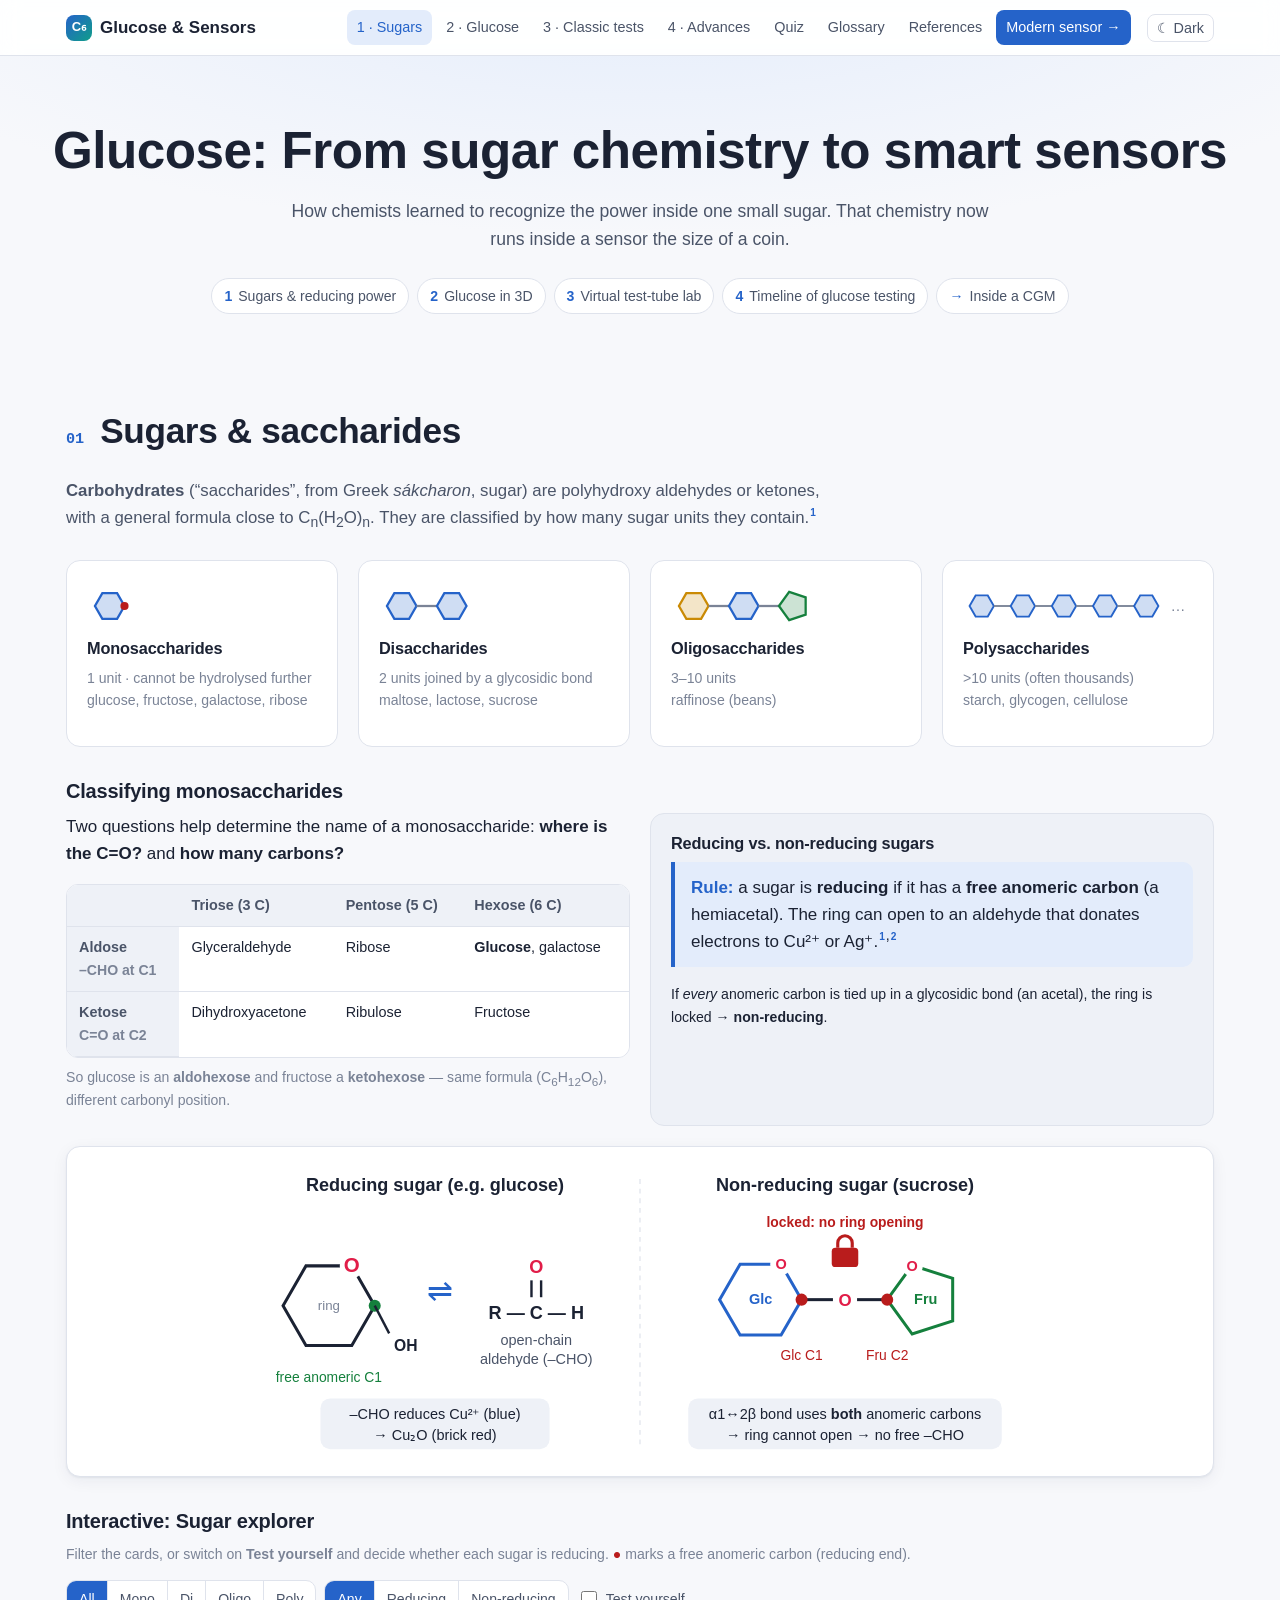
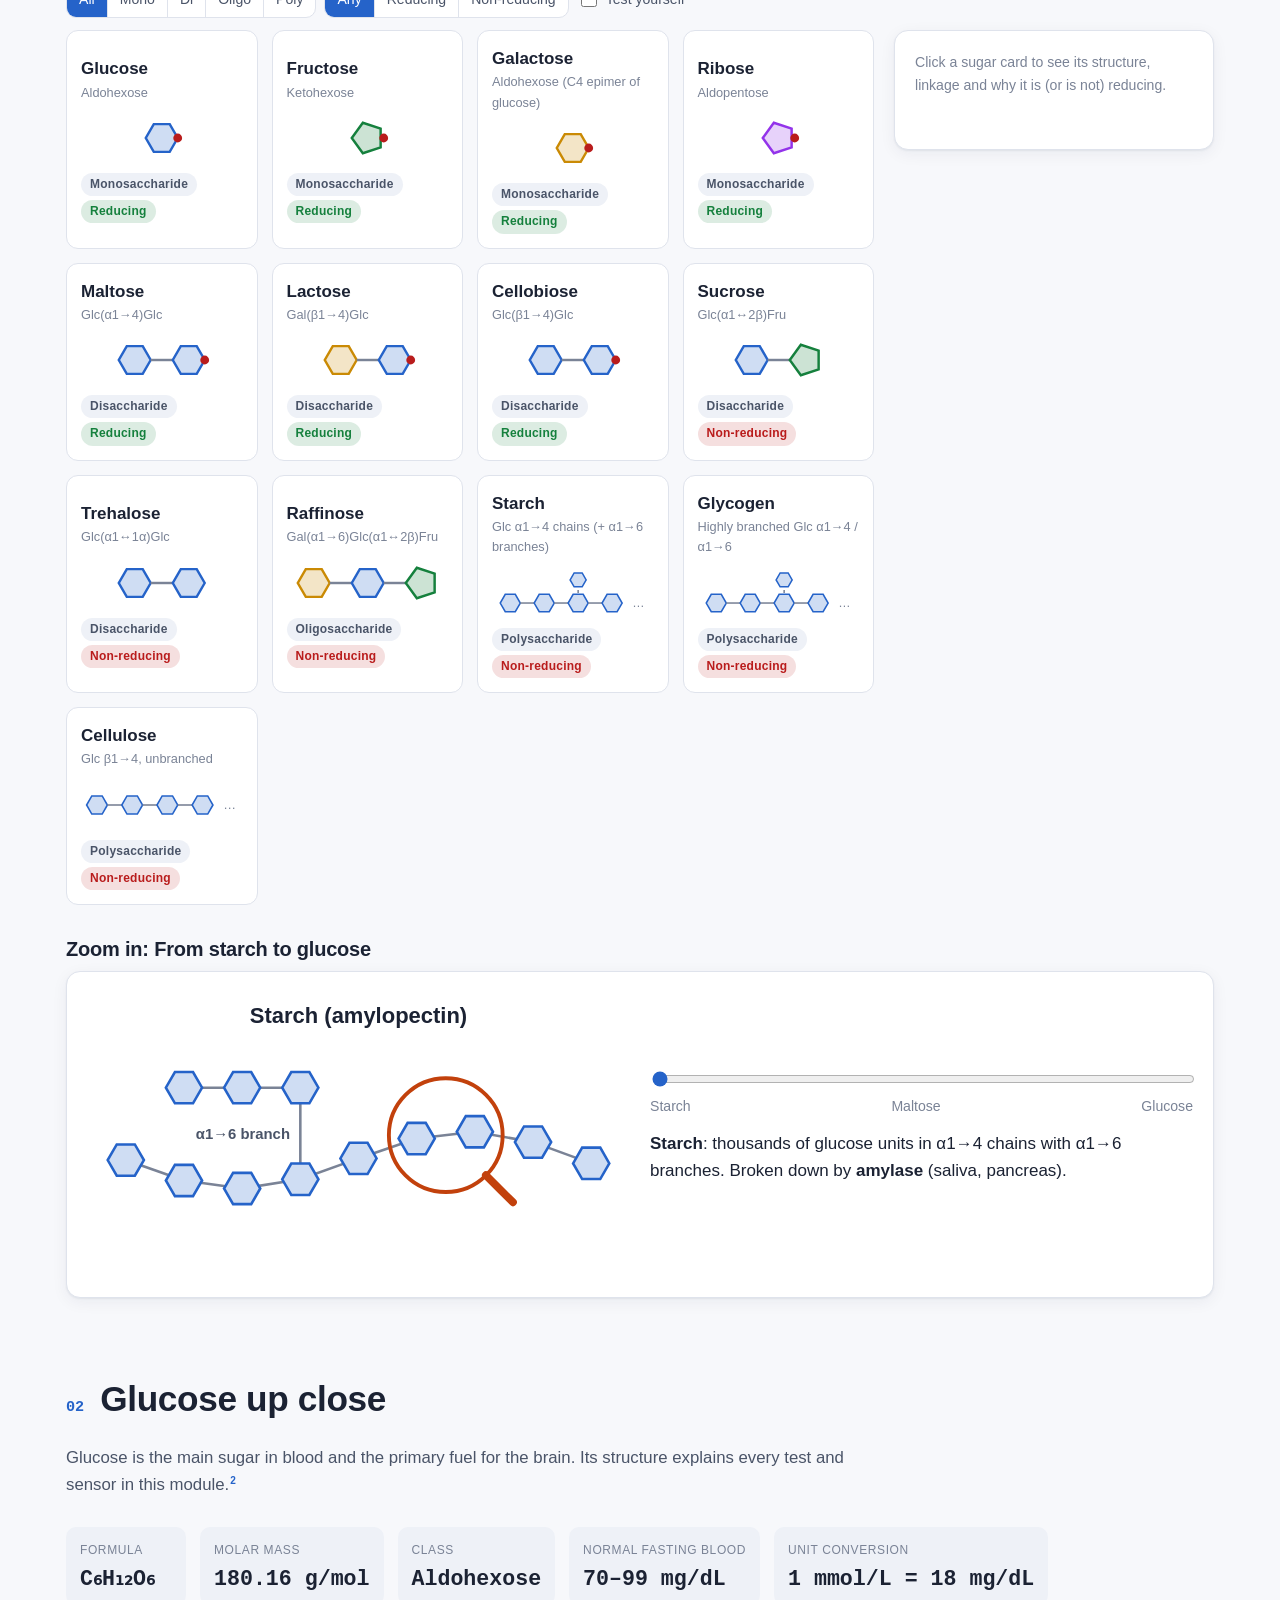
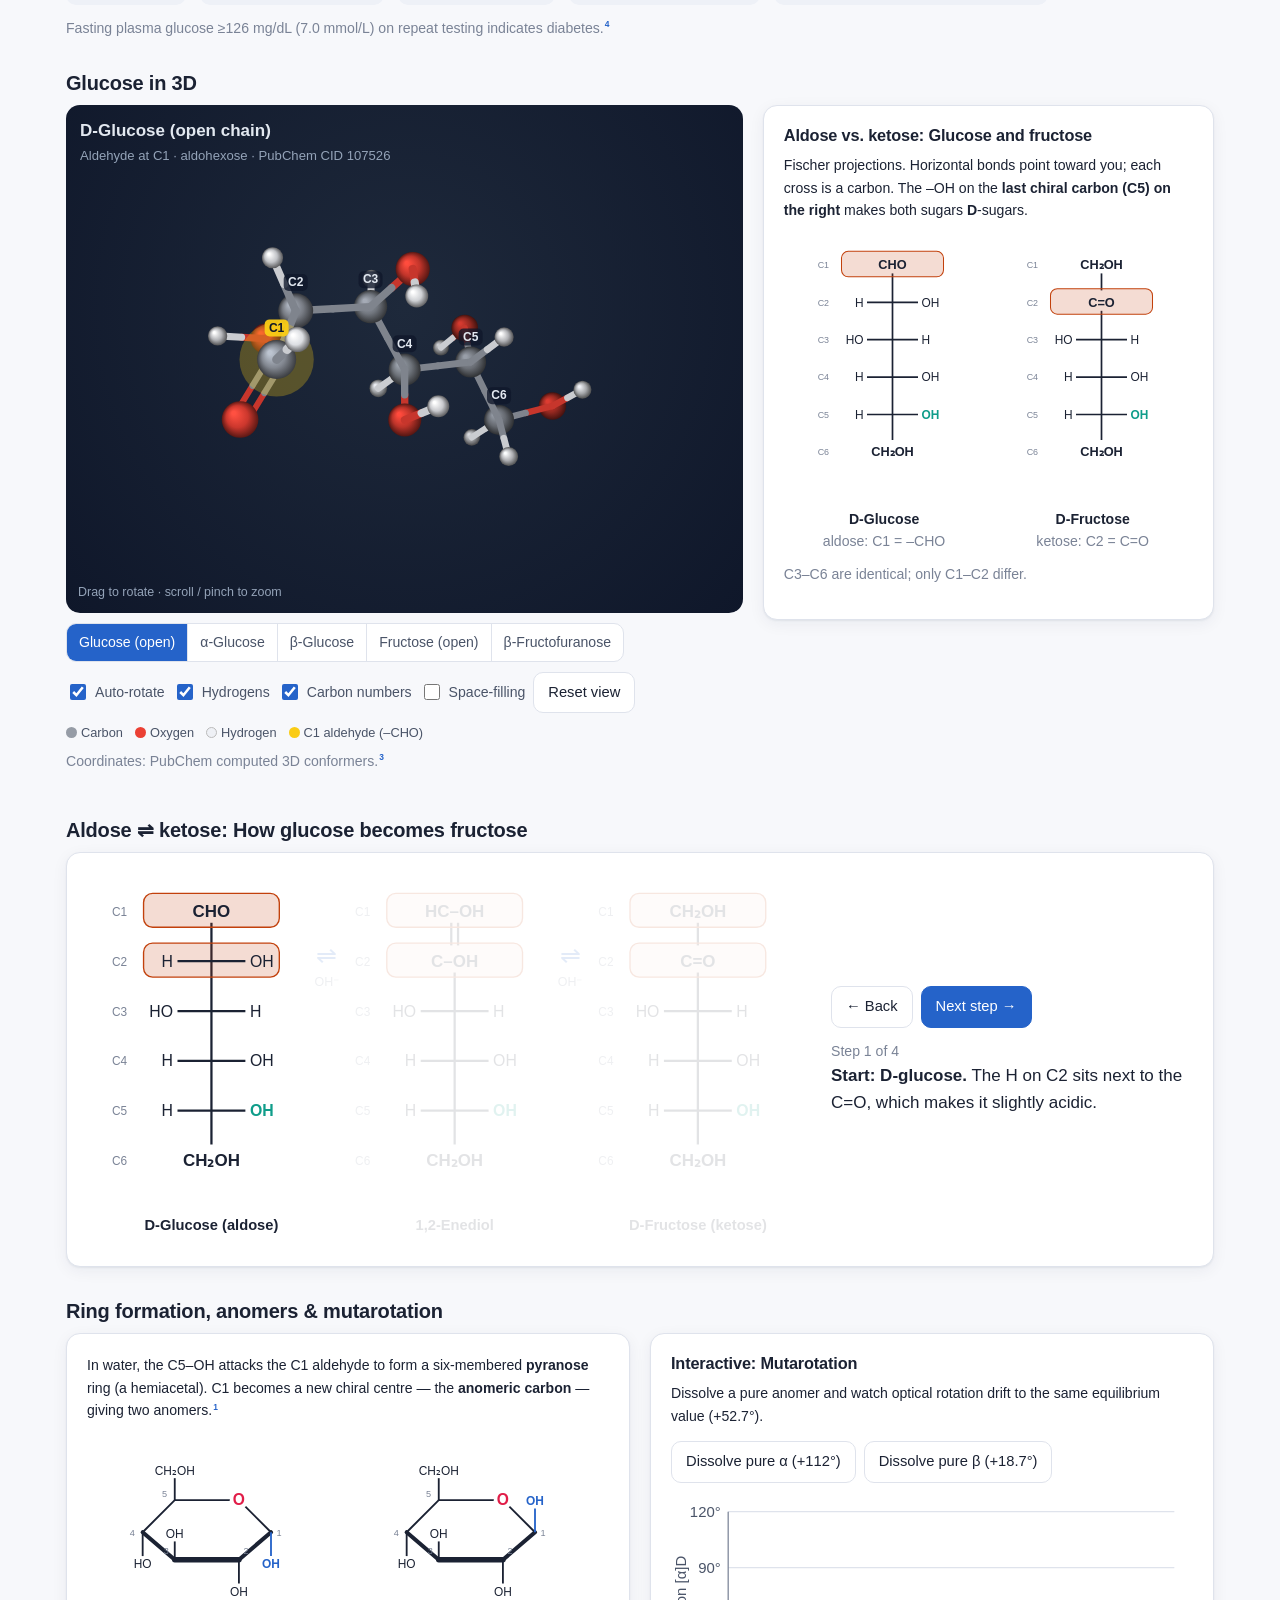
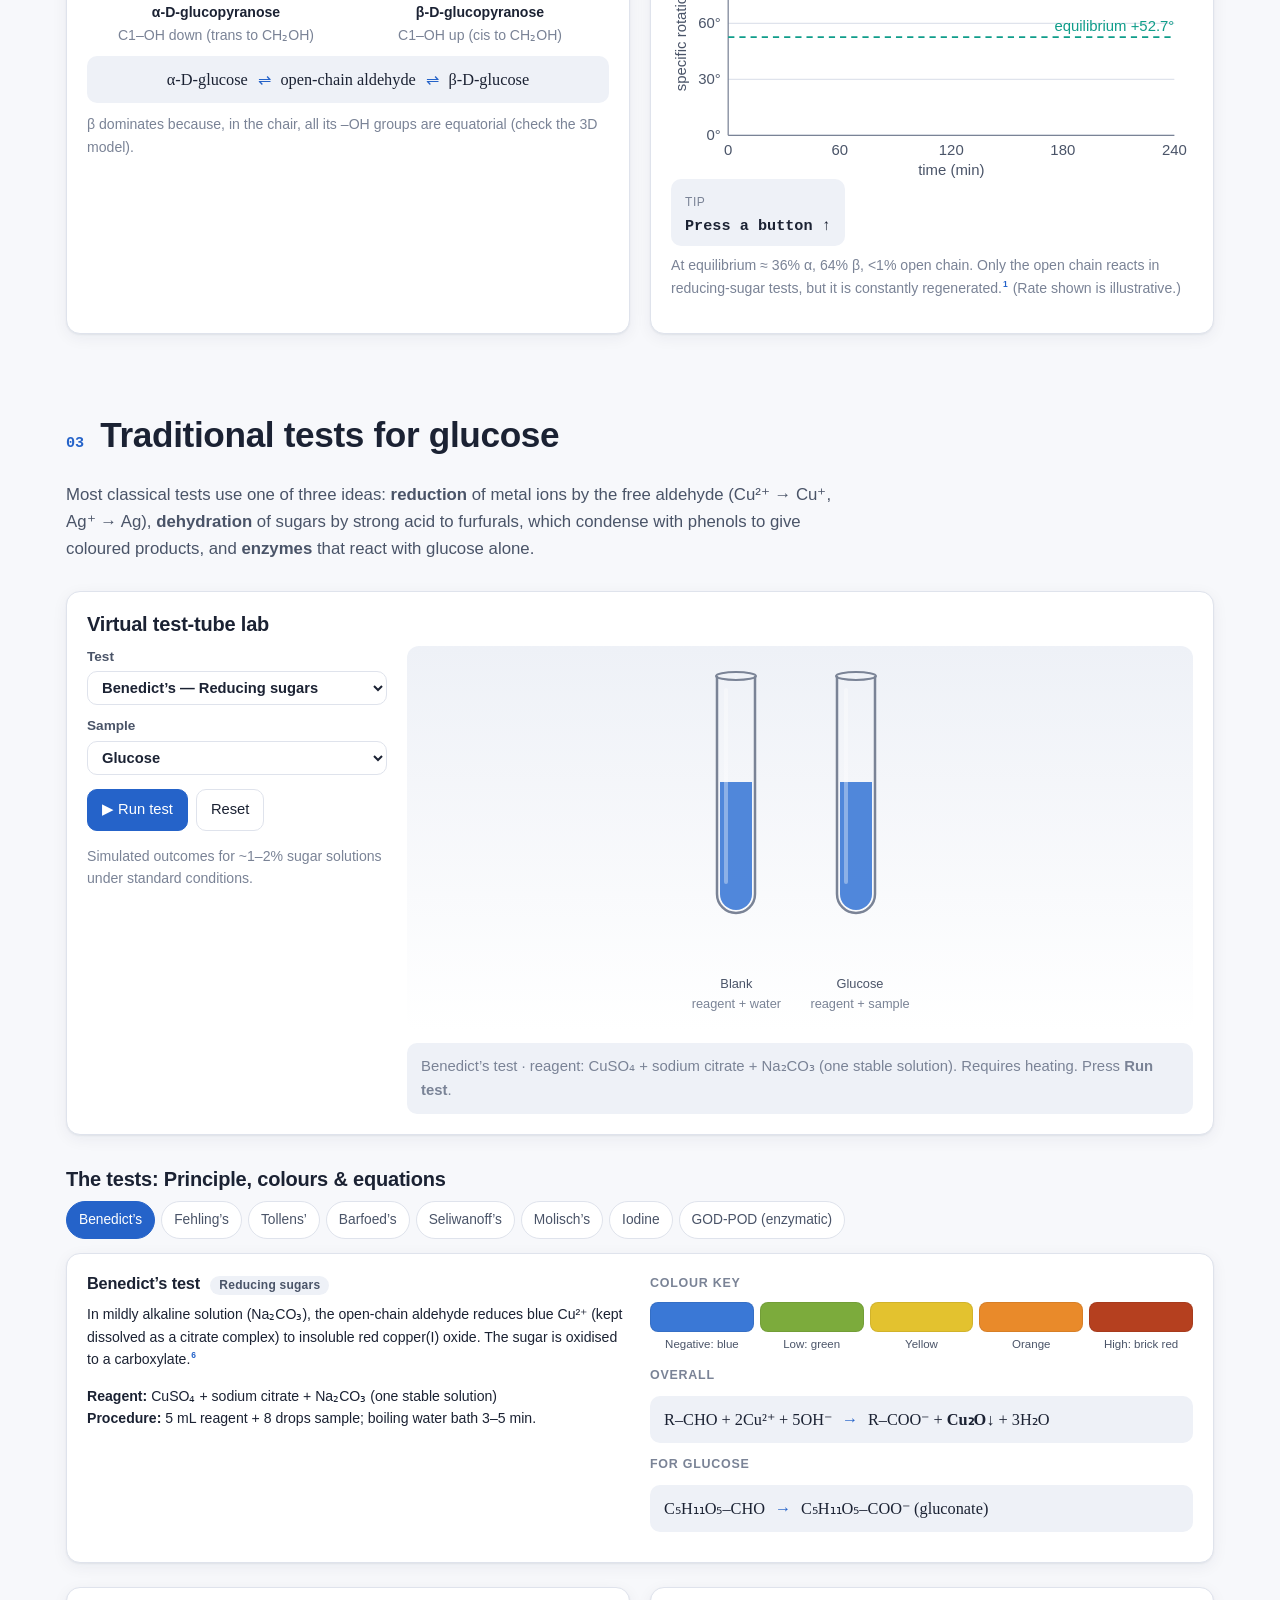
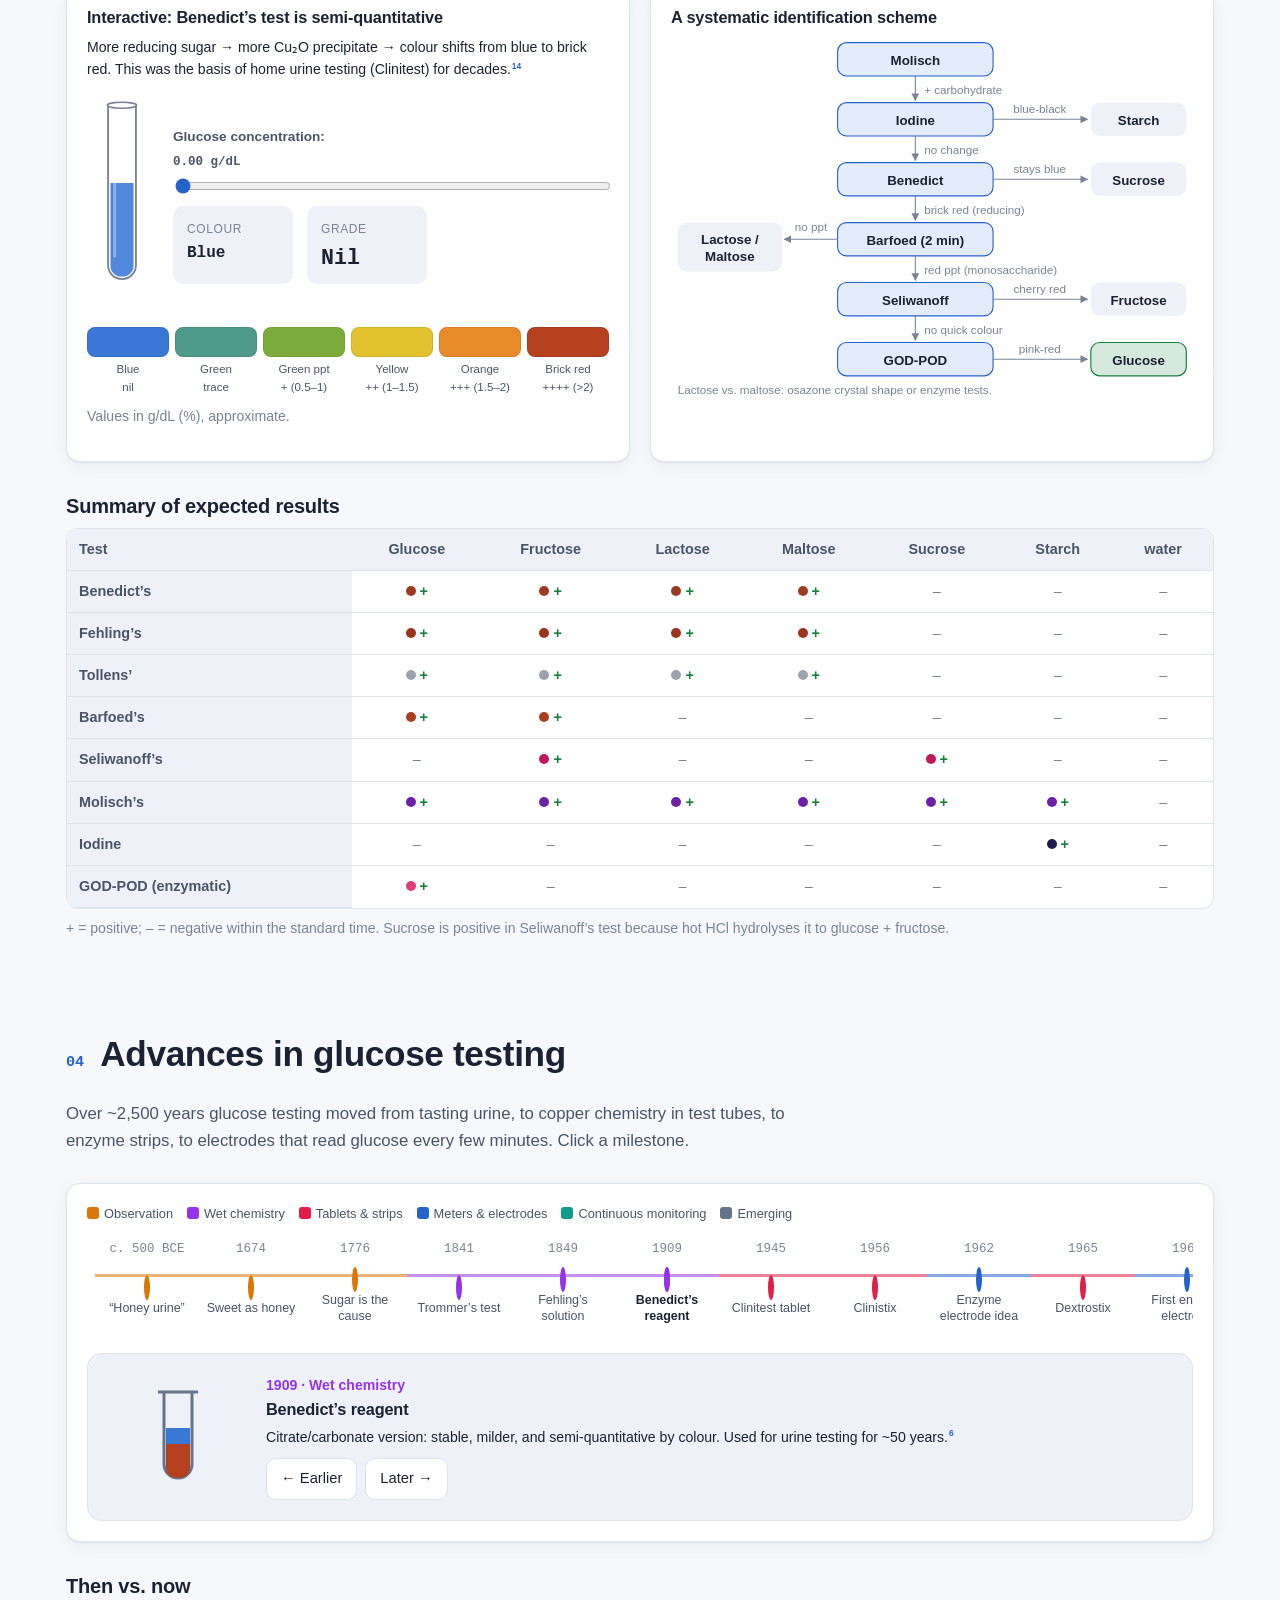
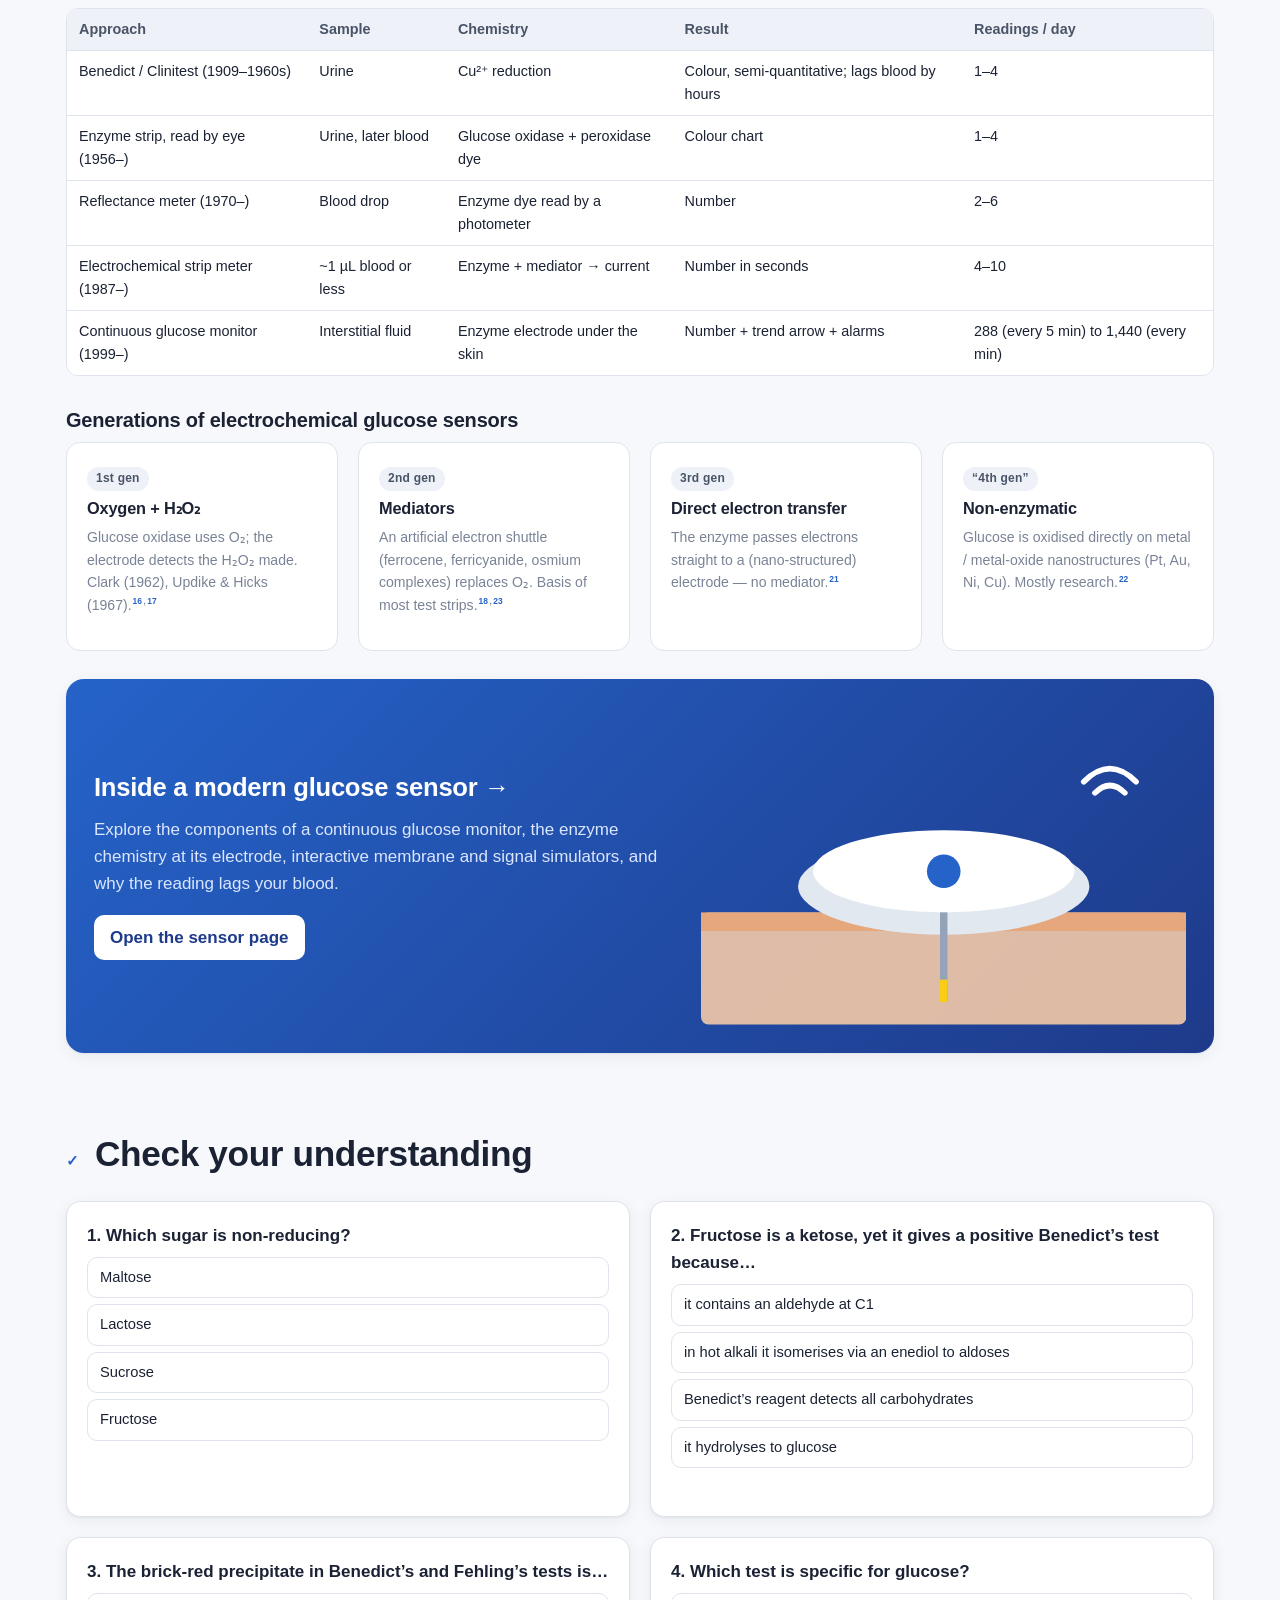
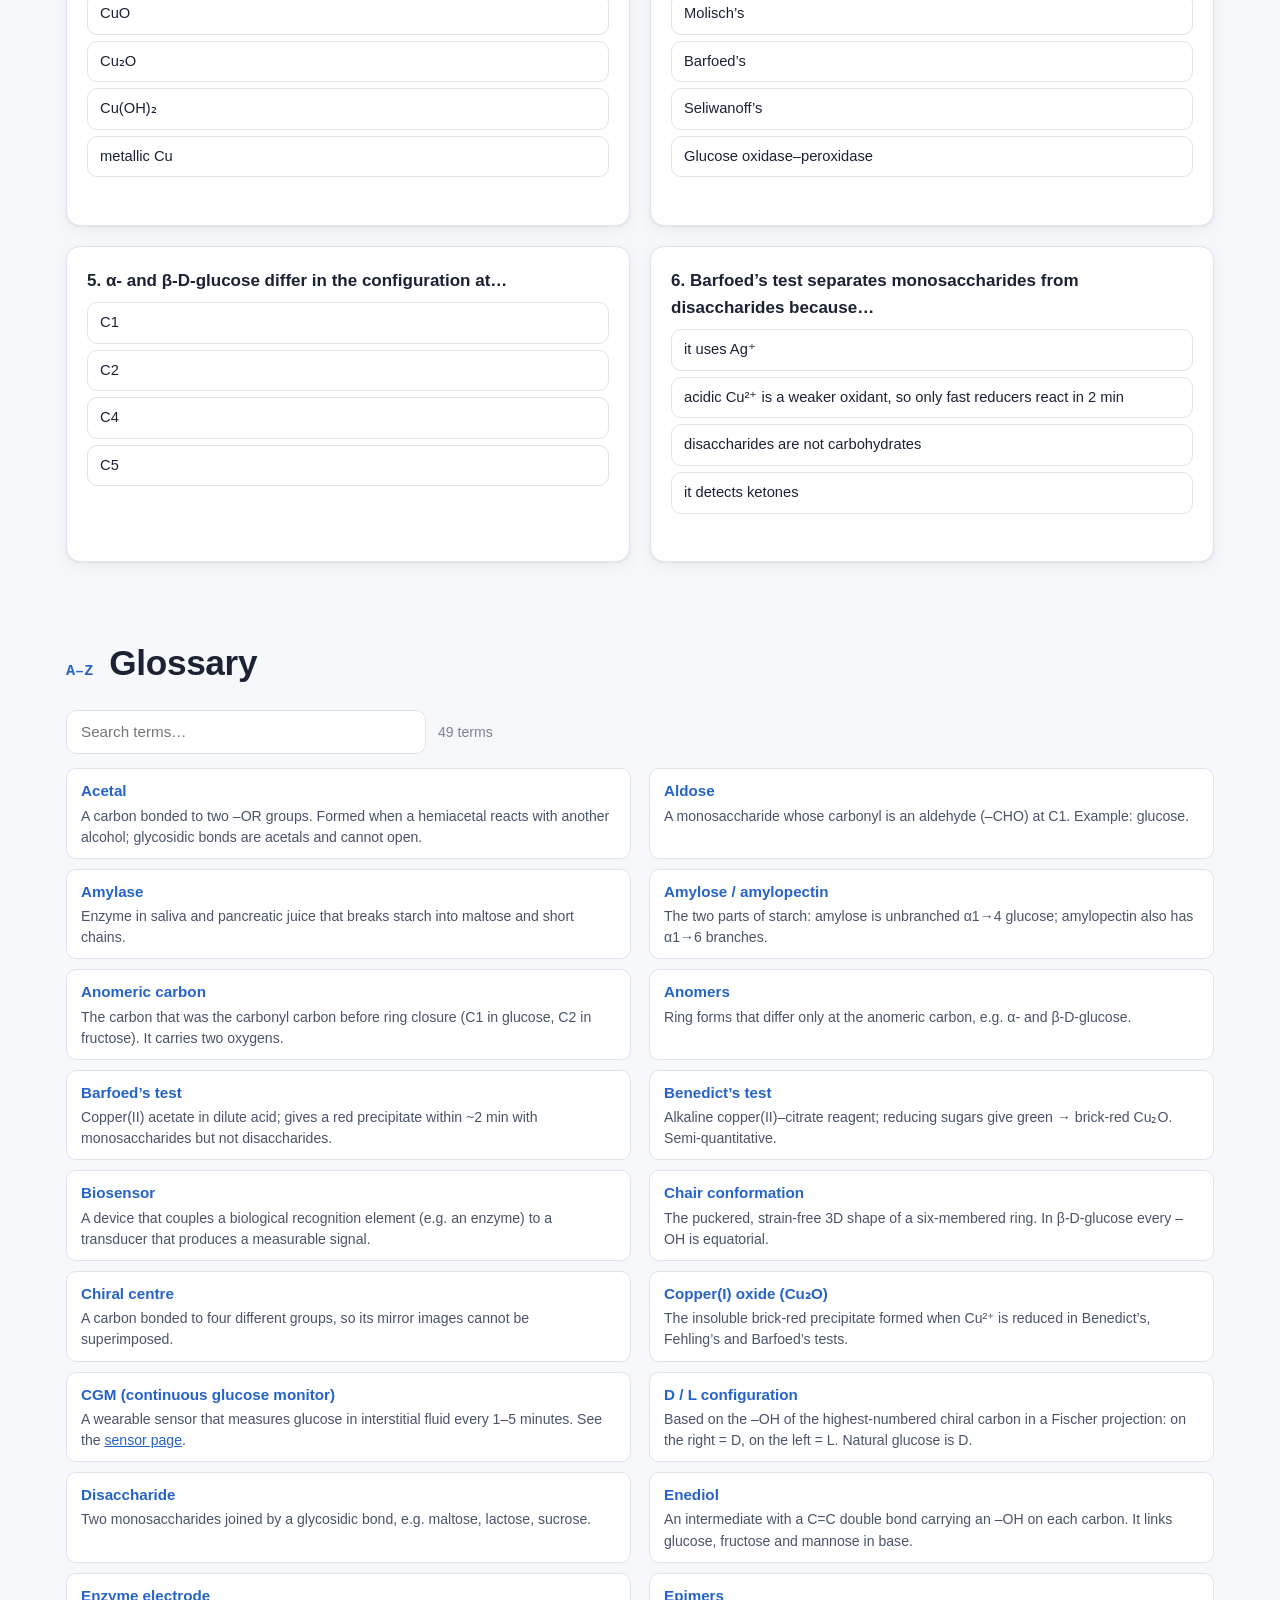
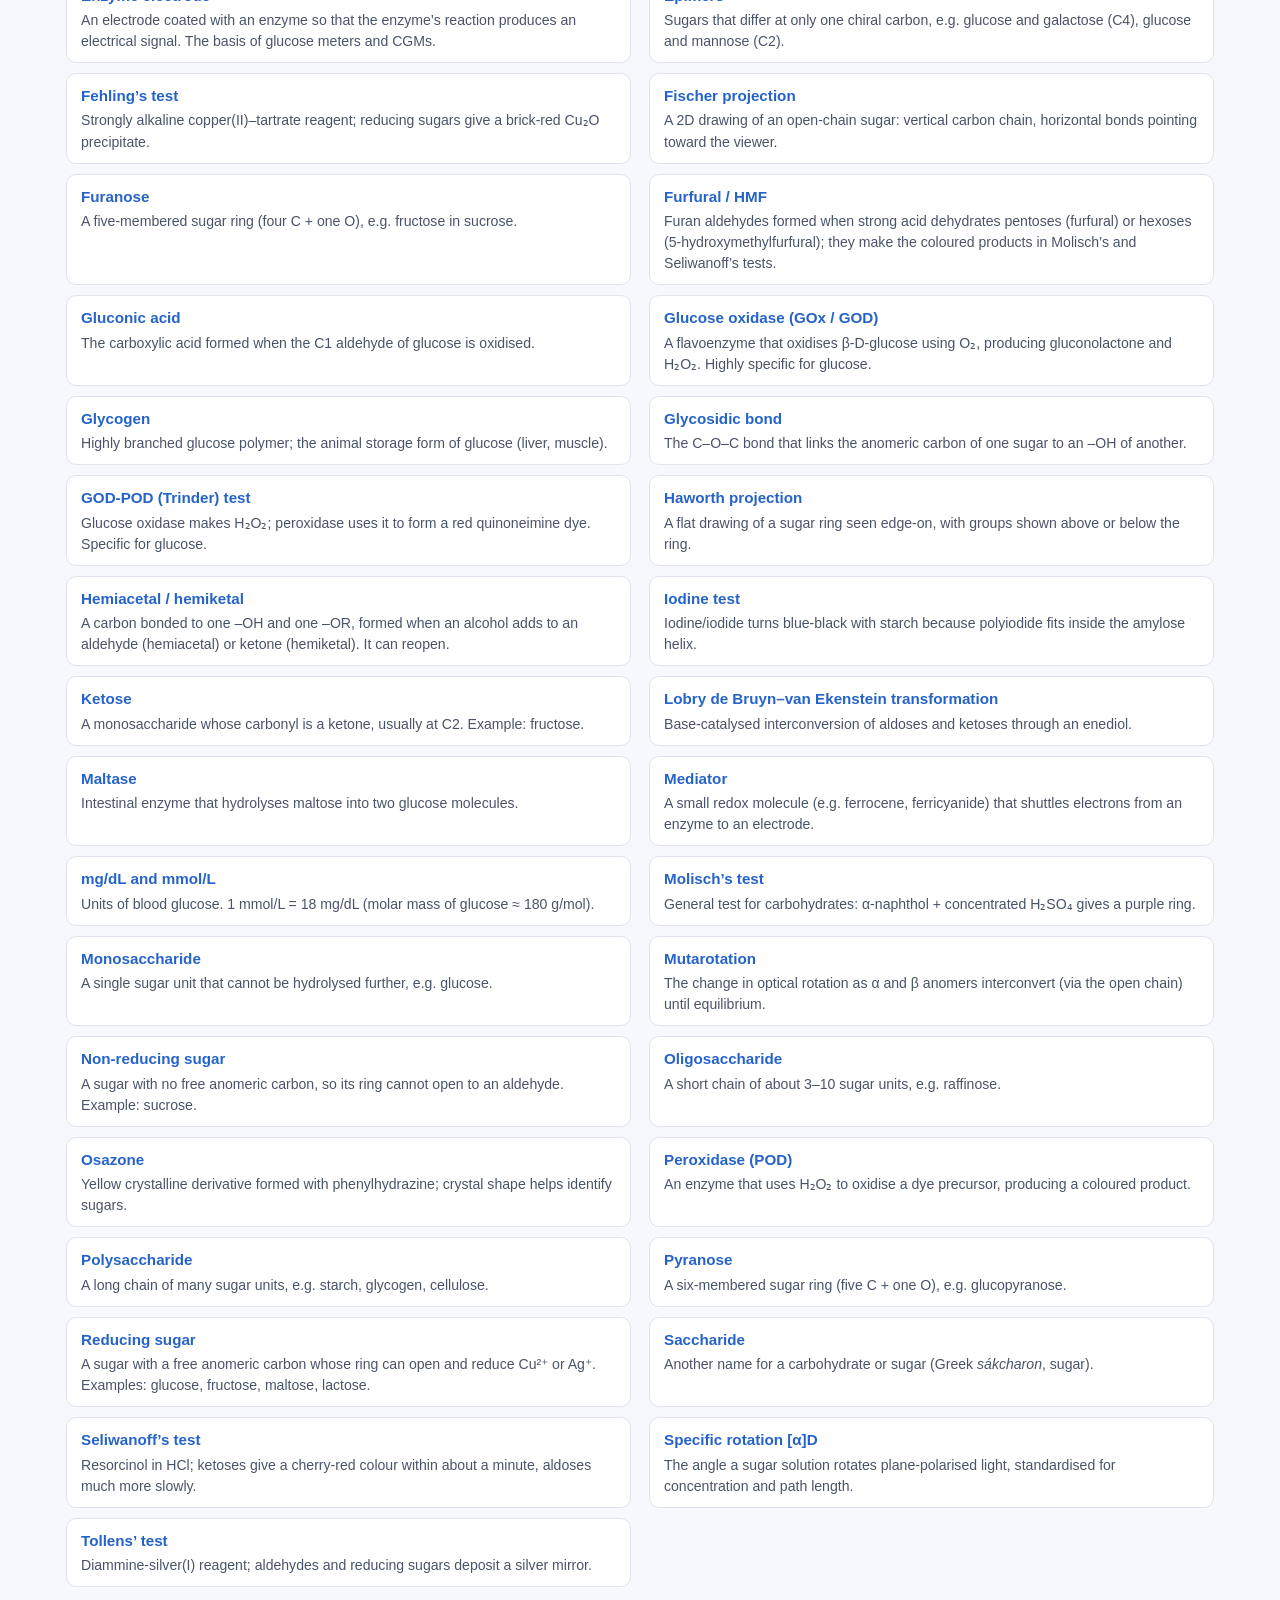
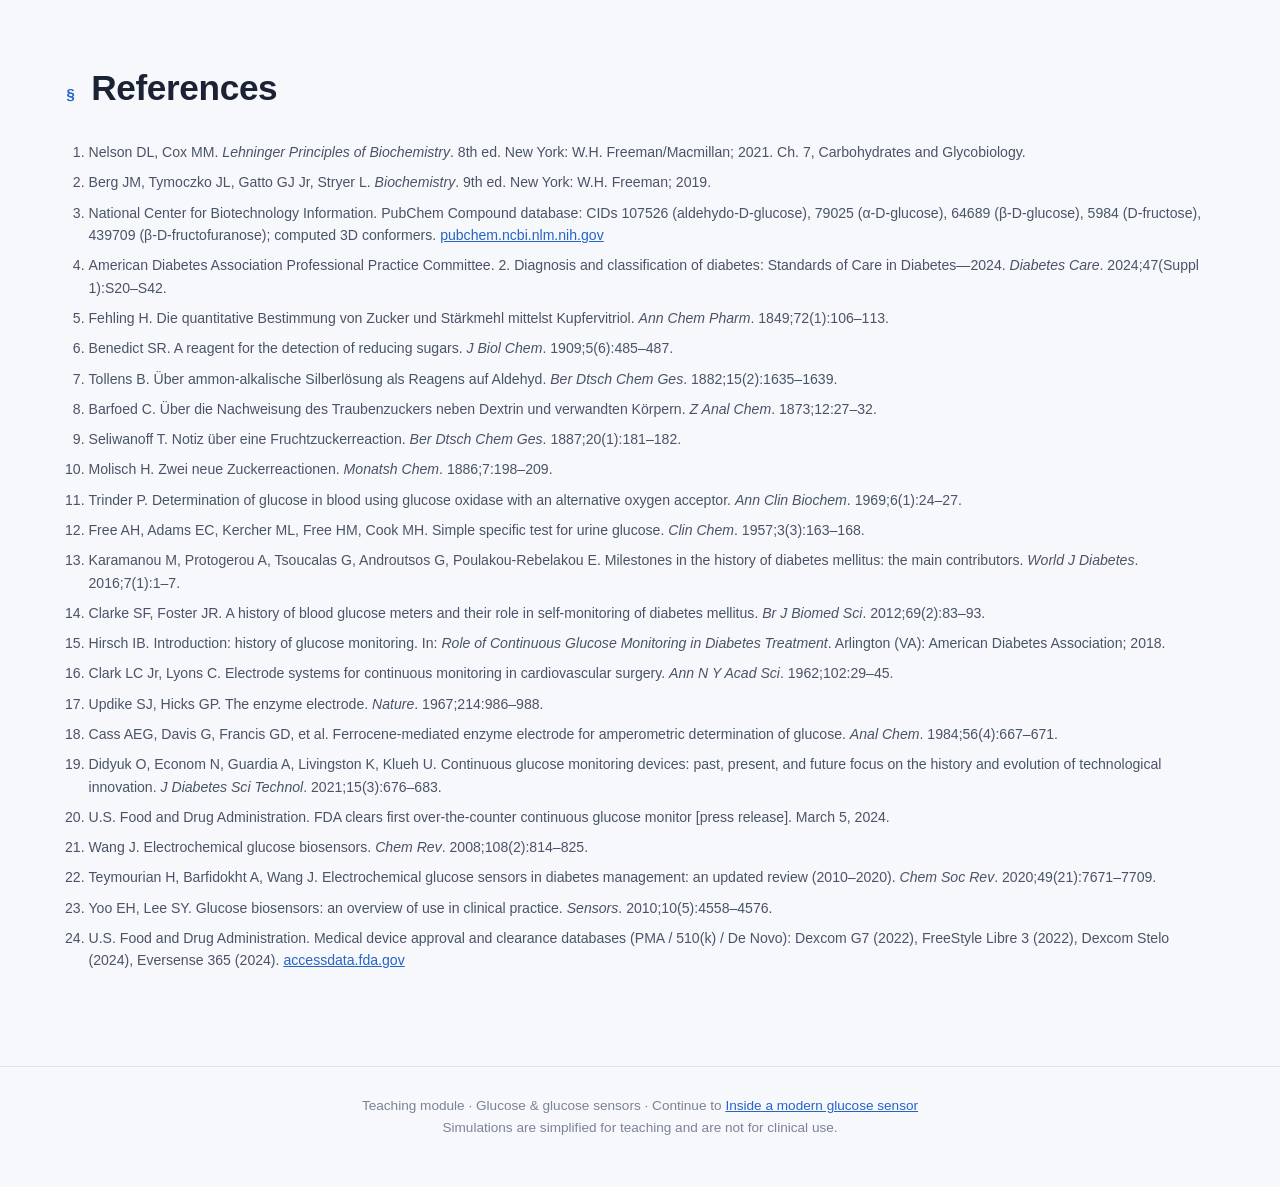
==== commit d59ea368: "Fix content errors, two interactive bugs and repo clutter Content - Balance the nickel oxidation equ" ====
--- a/index.html
+++ b/index.html
@@ -478,6 +478,6 @@
 
 <script src="assets/js/common.js?v=2"></script>
 <script src="assets/js/molviewer.js?v=2"></script>
-<script src="assets/js/main.js?v=5"></script>
+<script src="assets/js/main.js?v=6"></script>
 </body>
 </html>
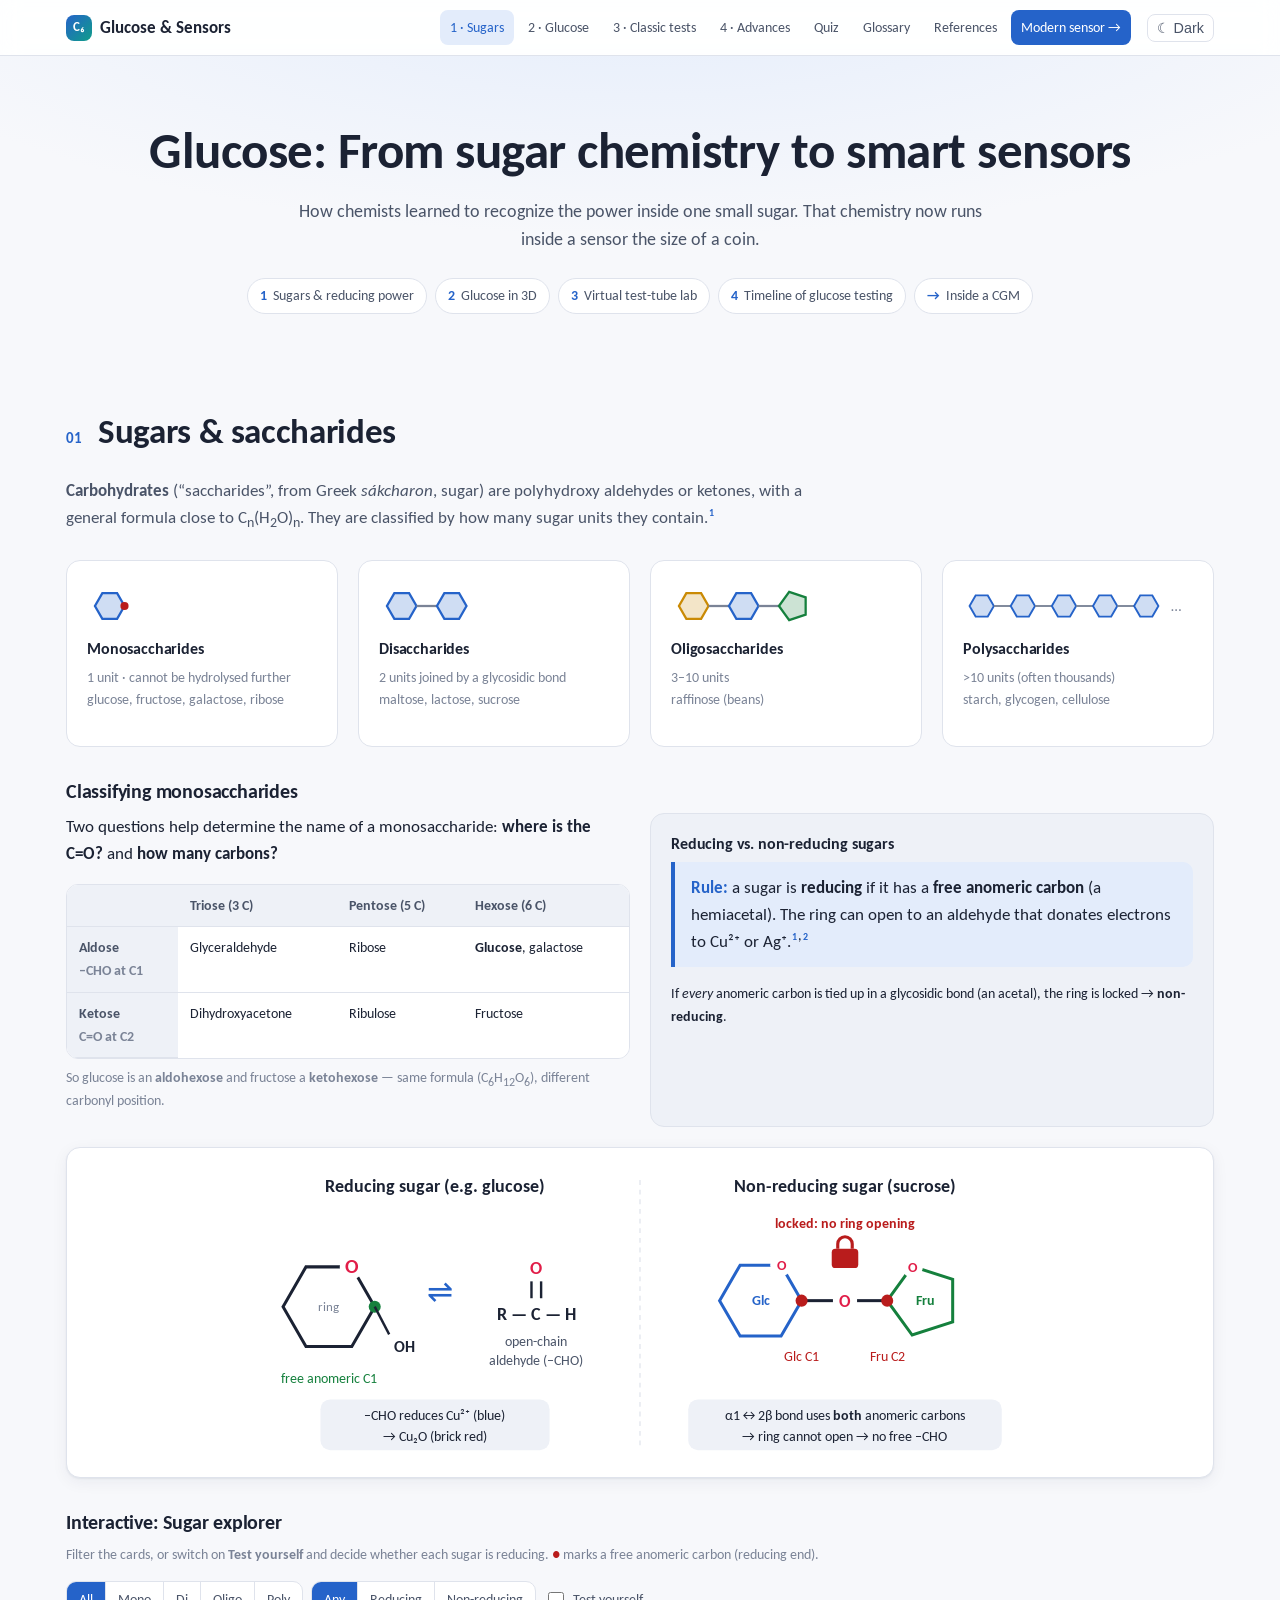
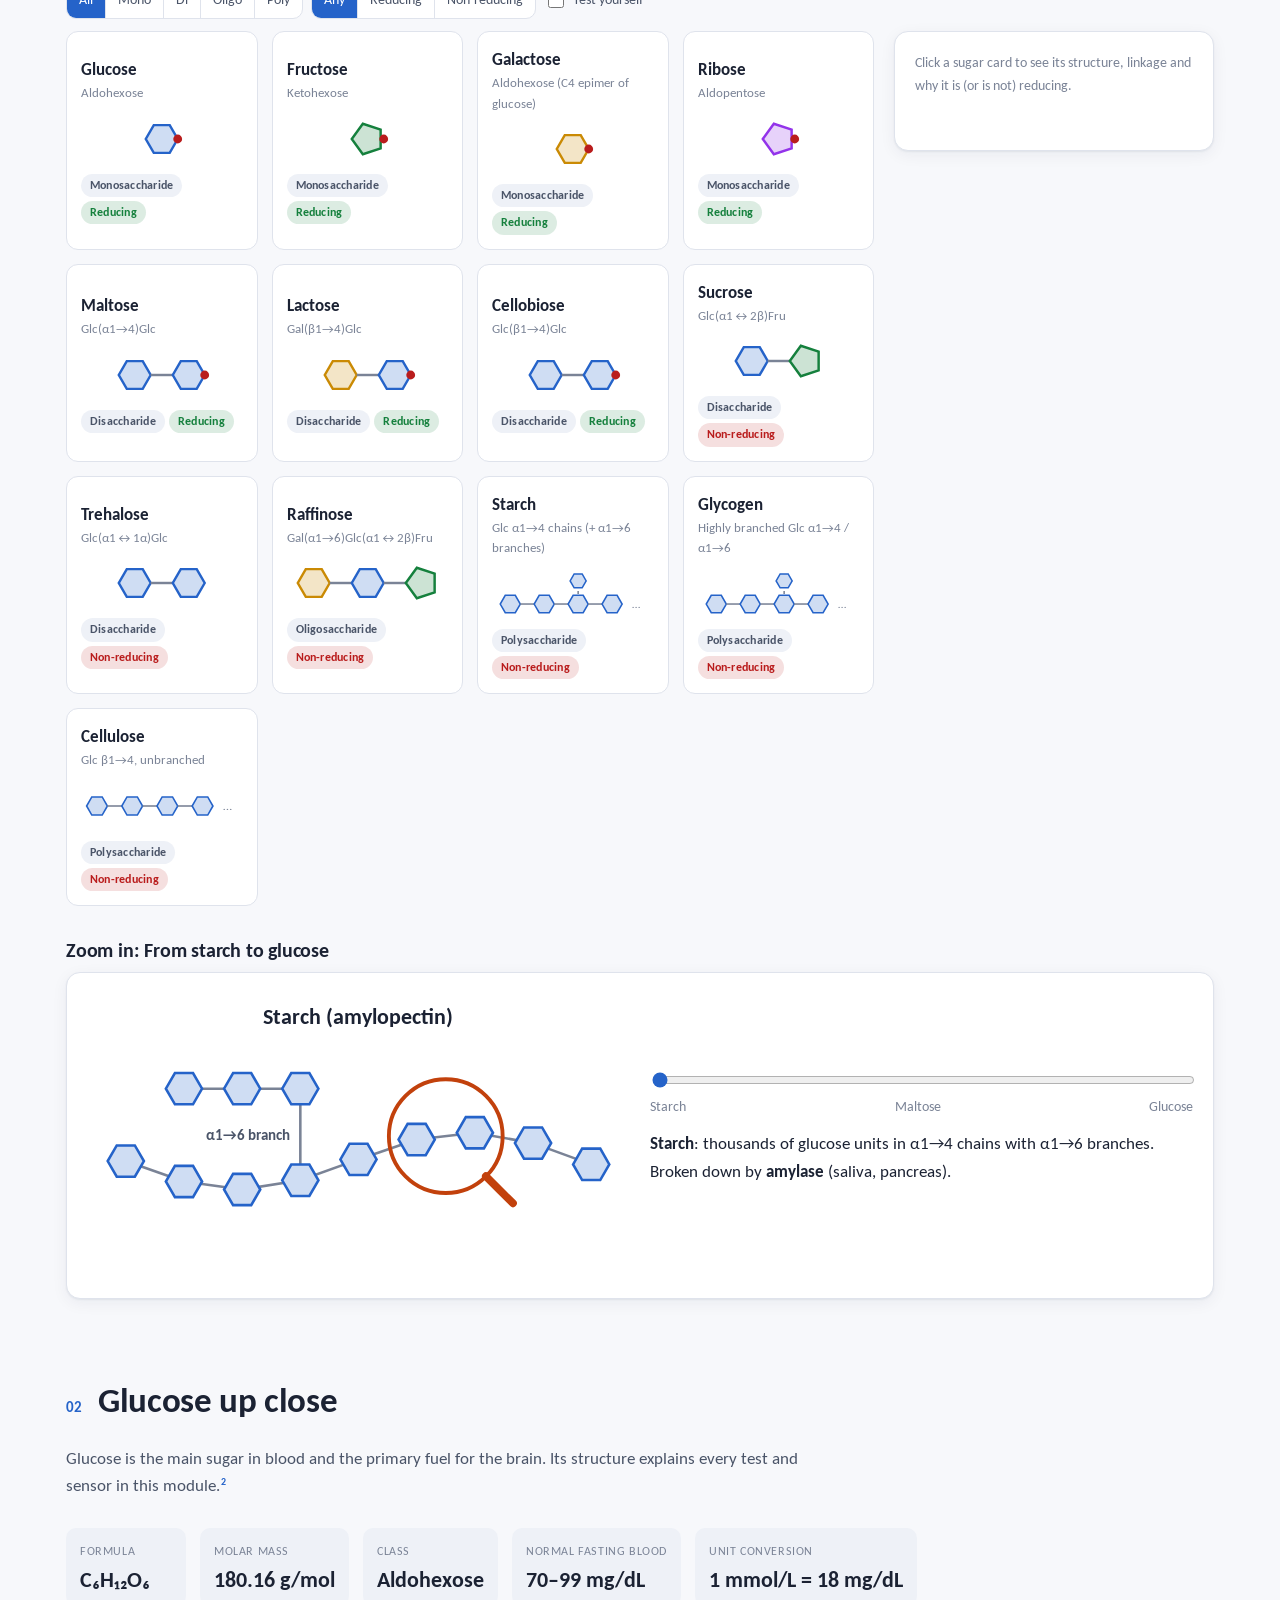
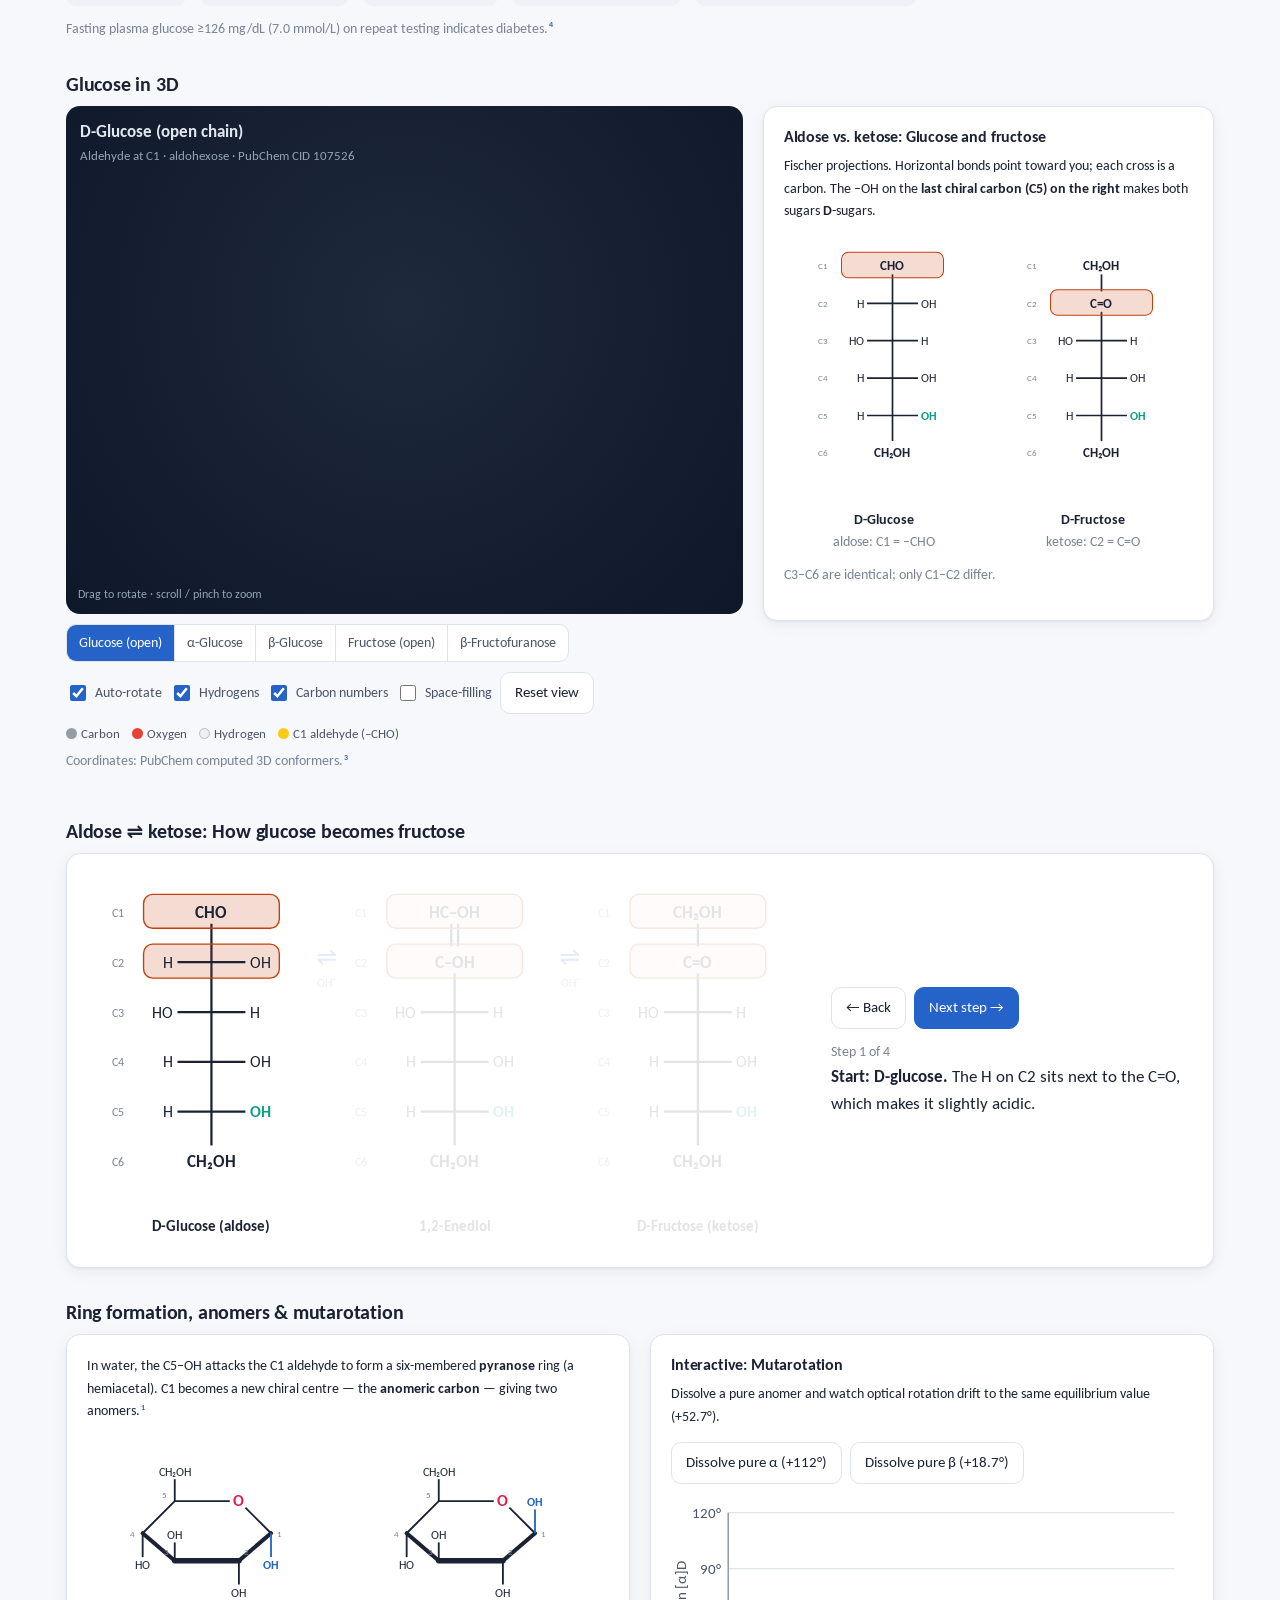
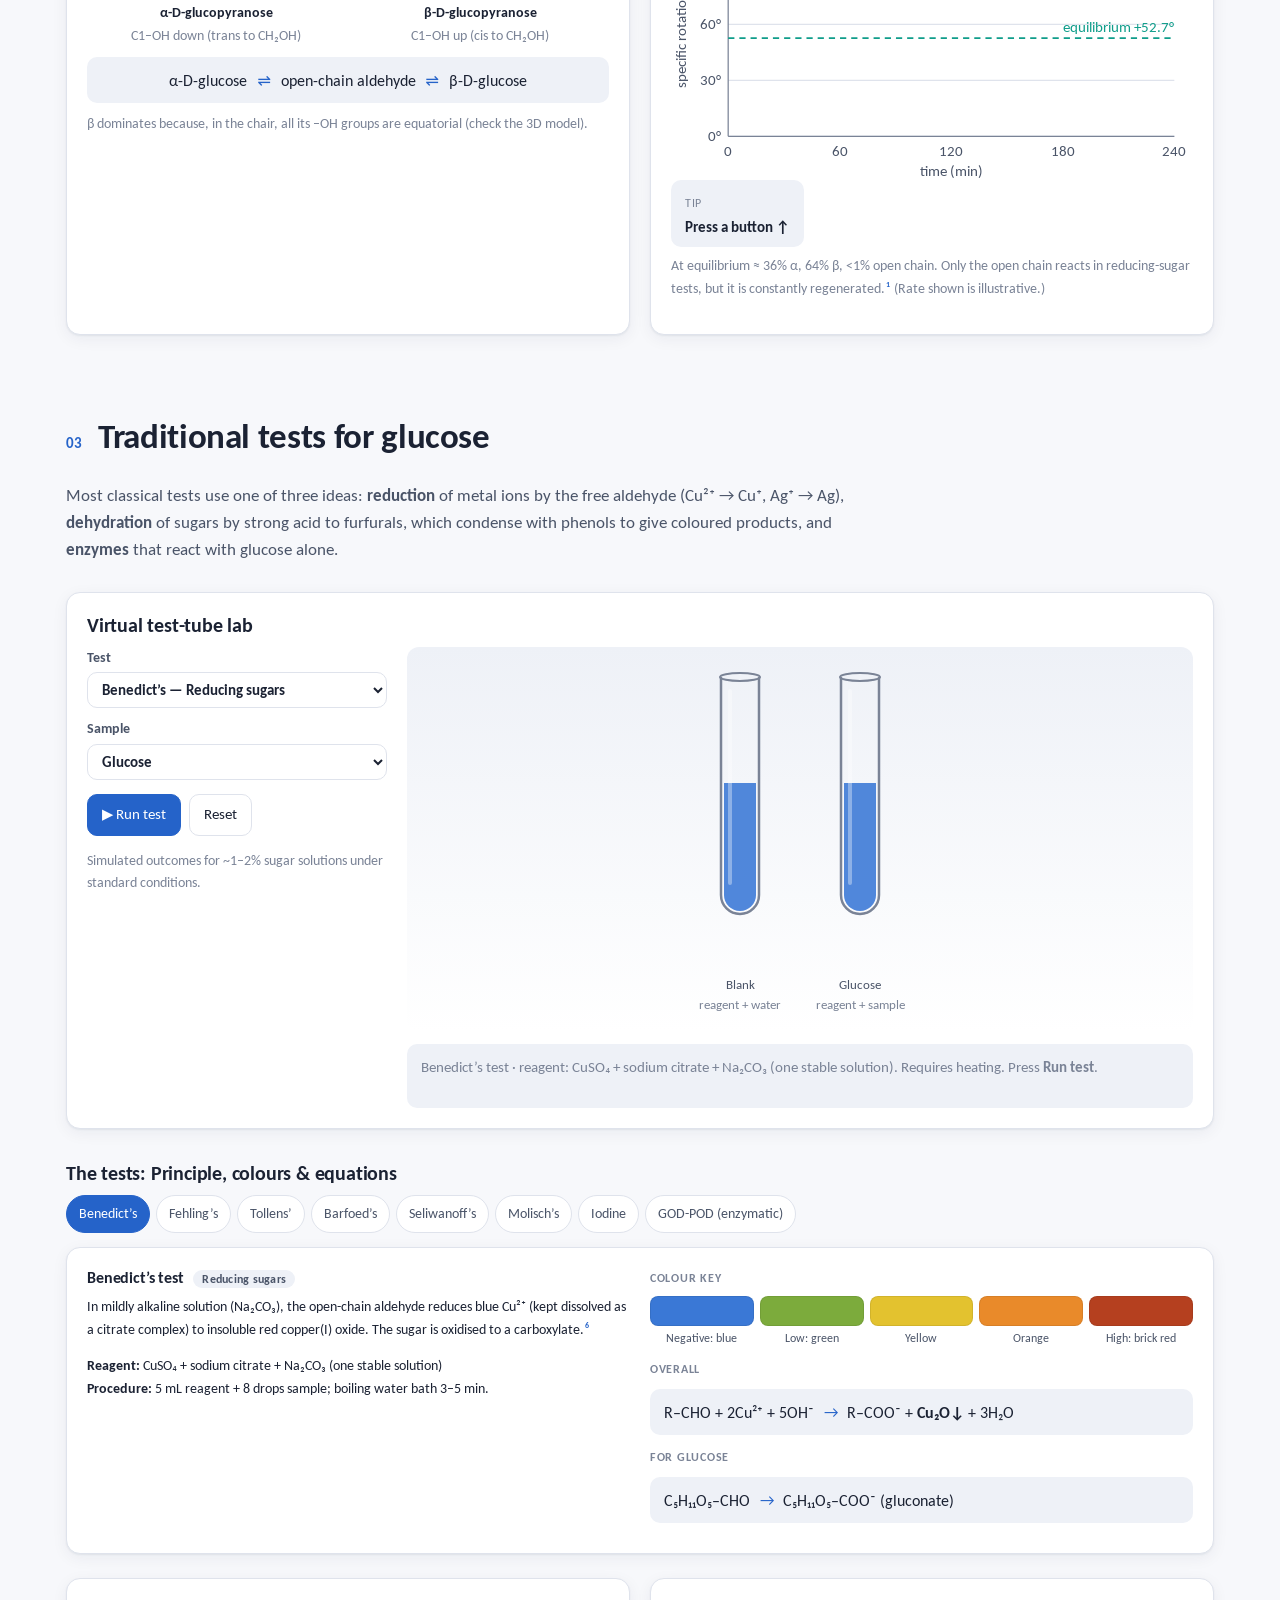
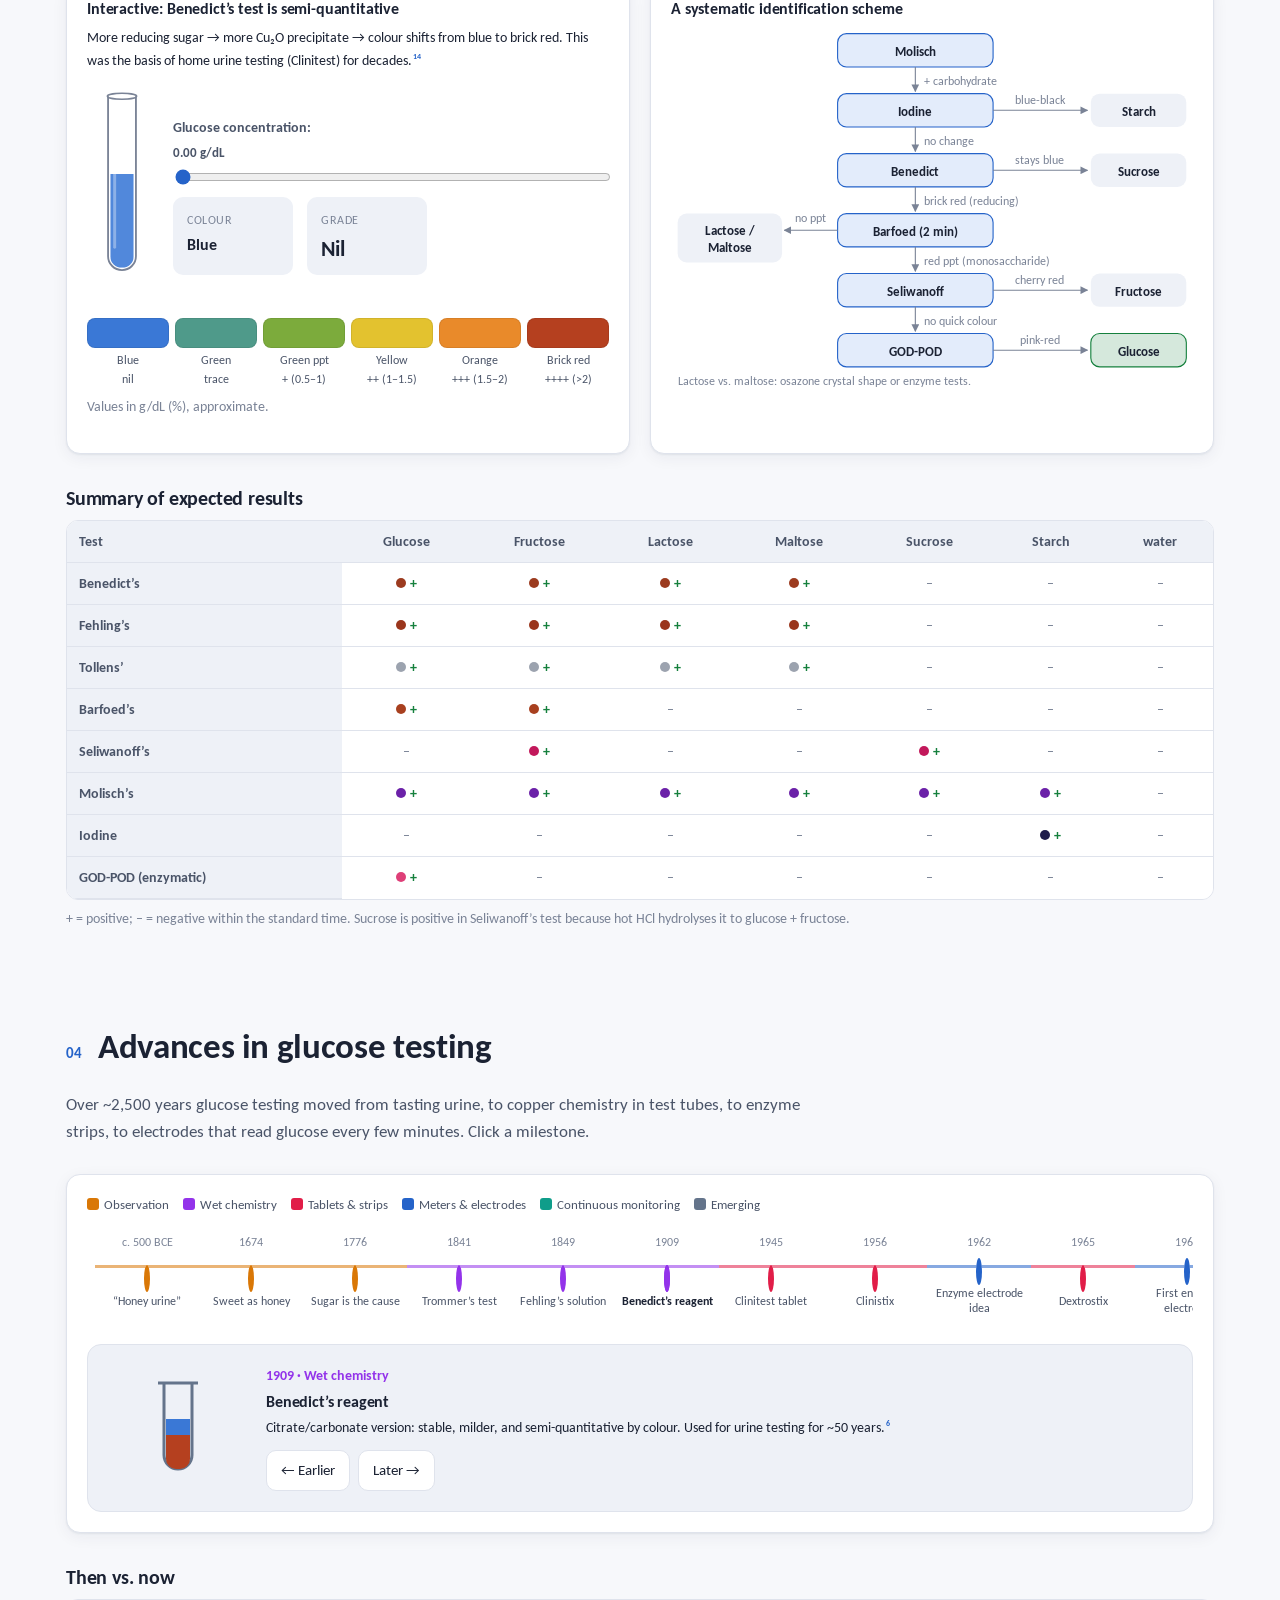
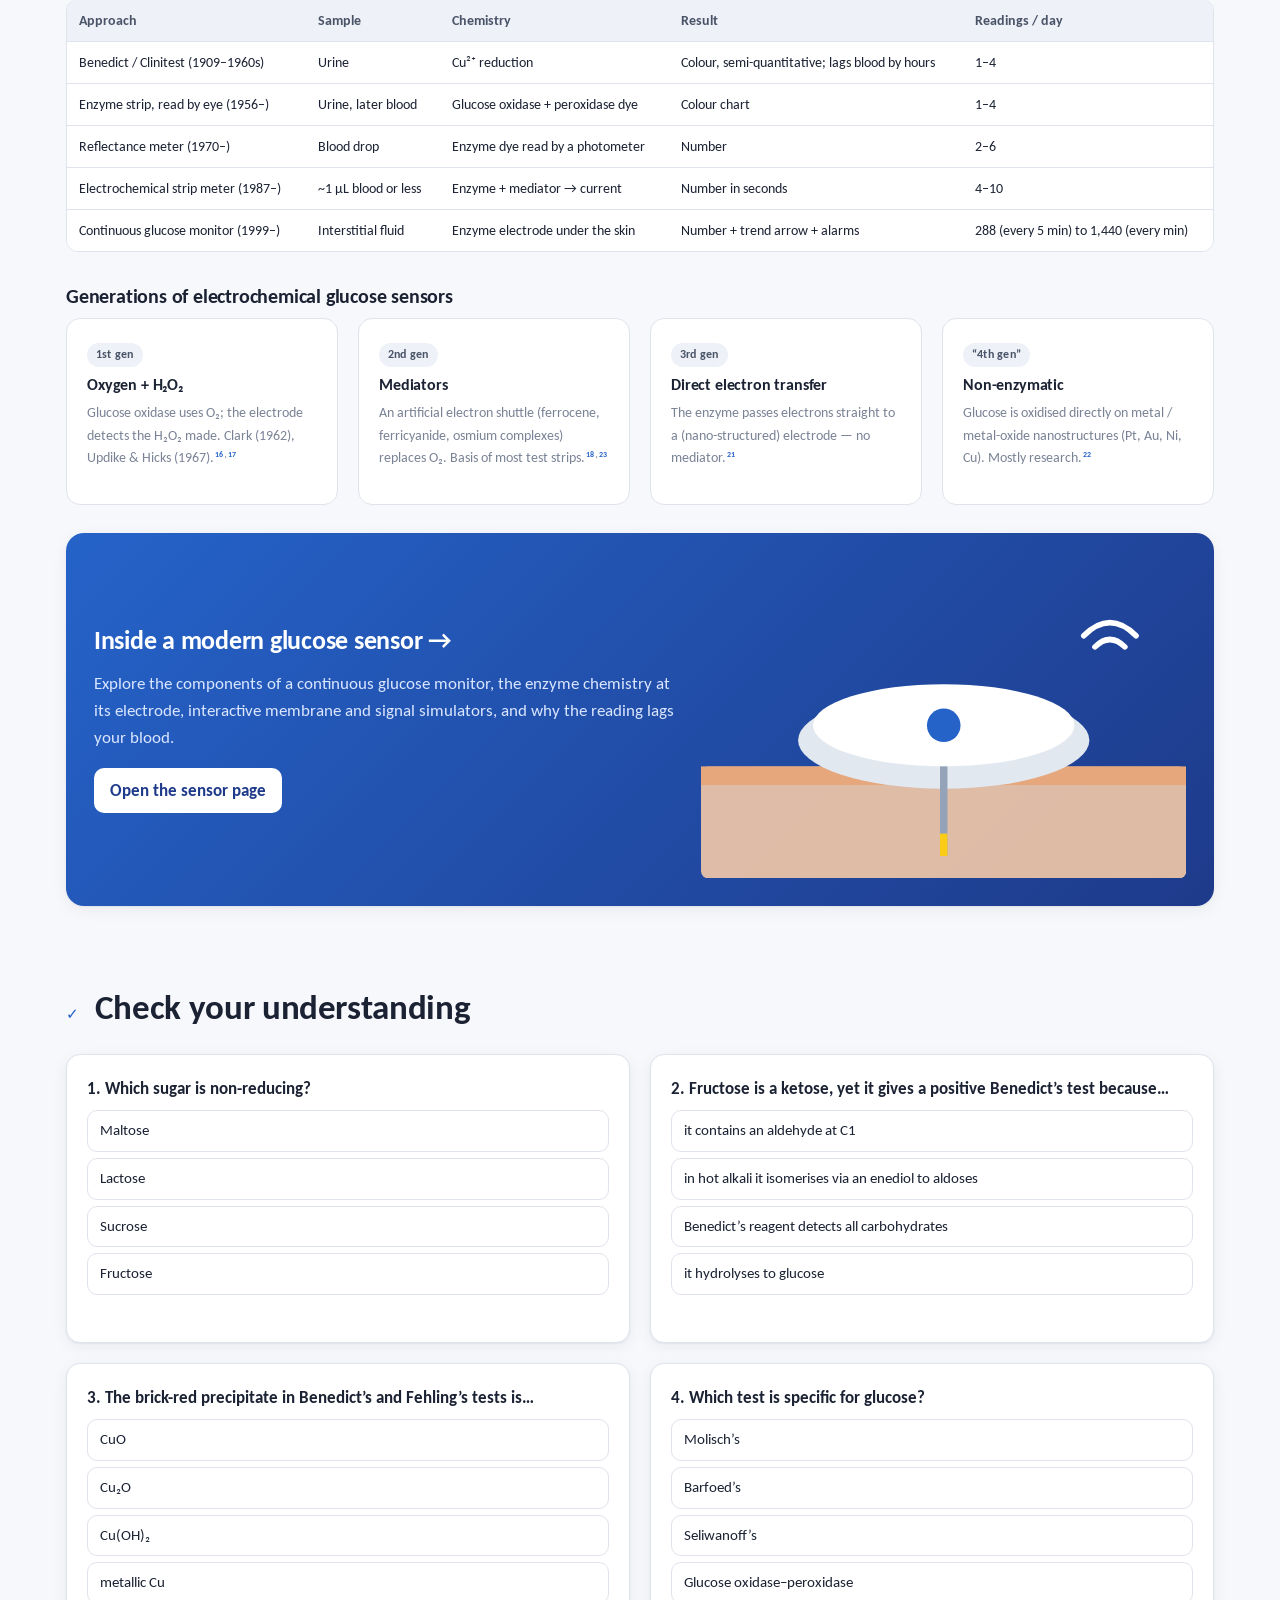
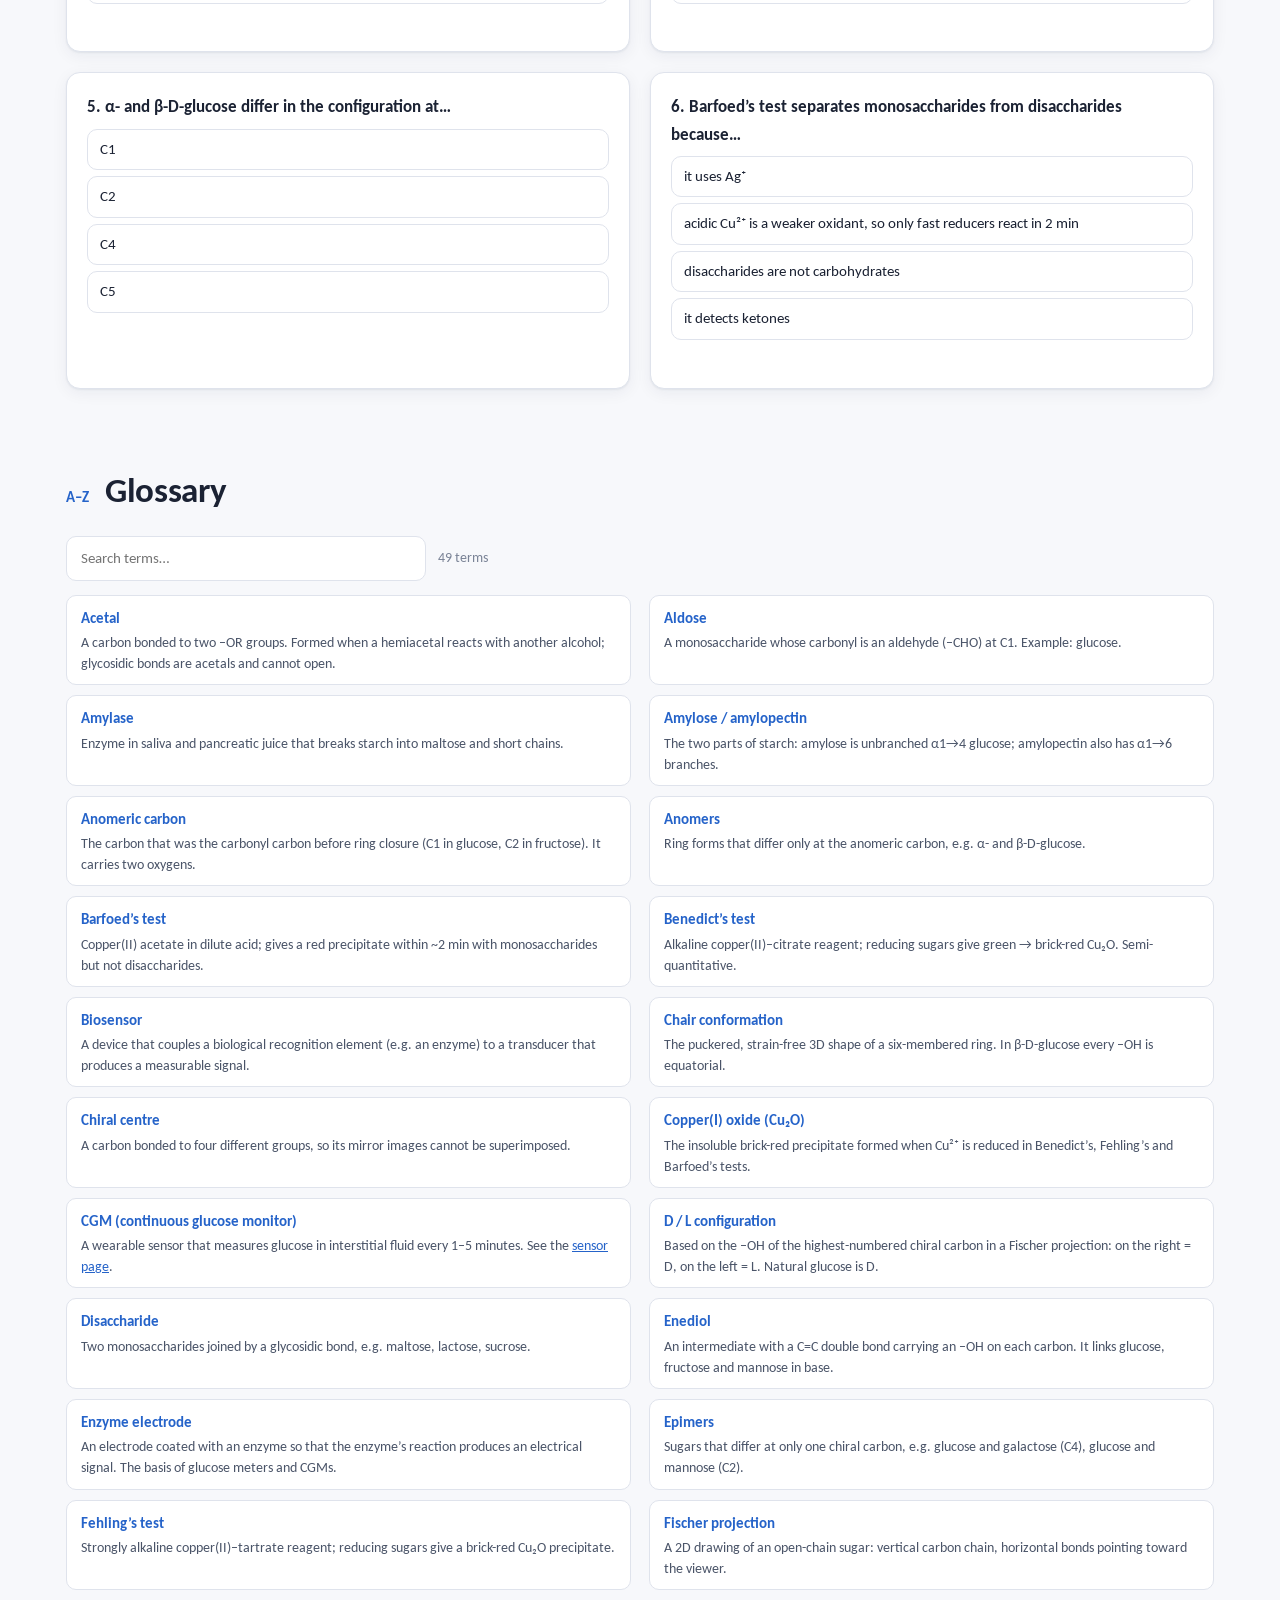
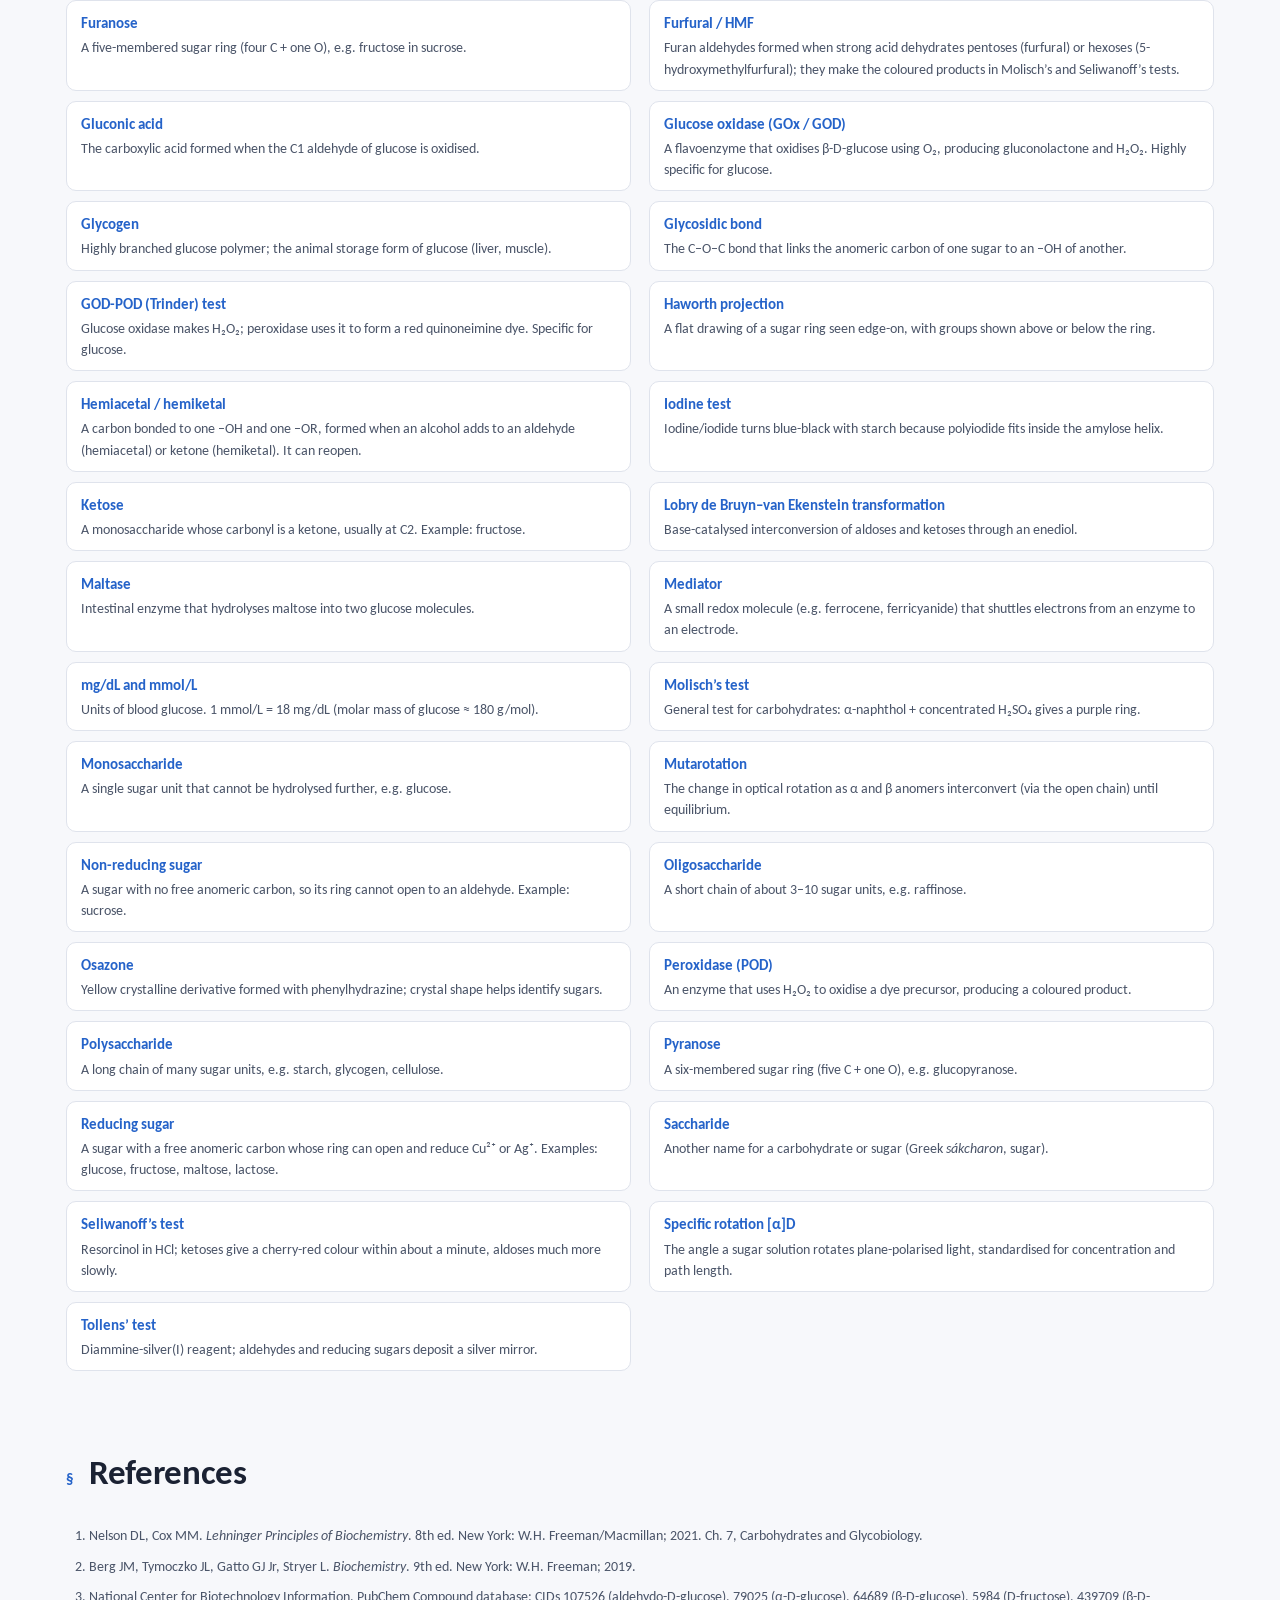
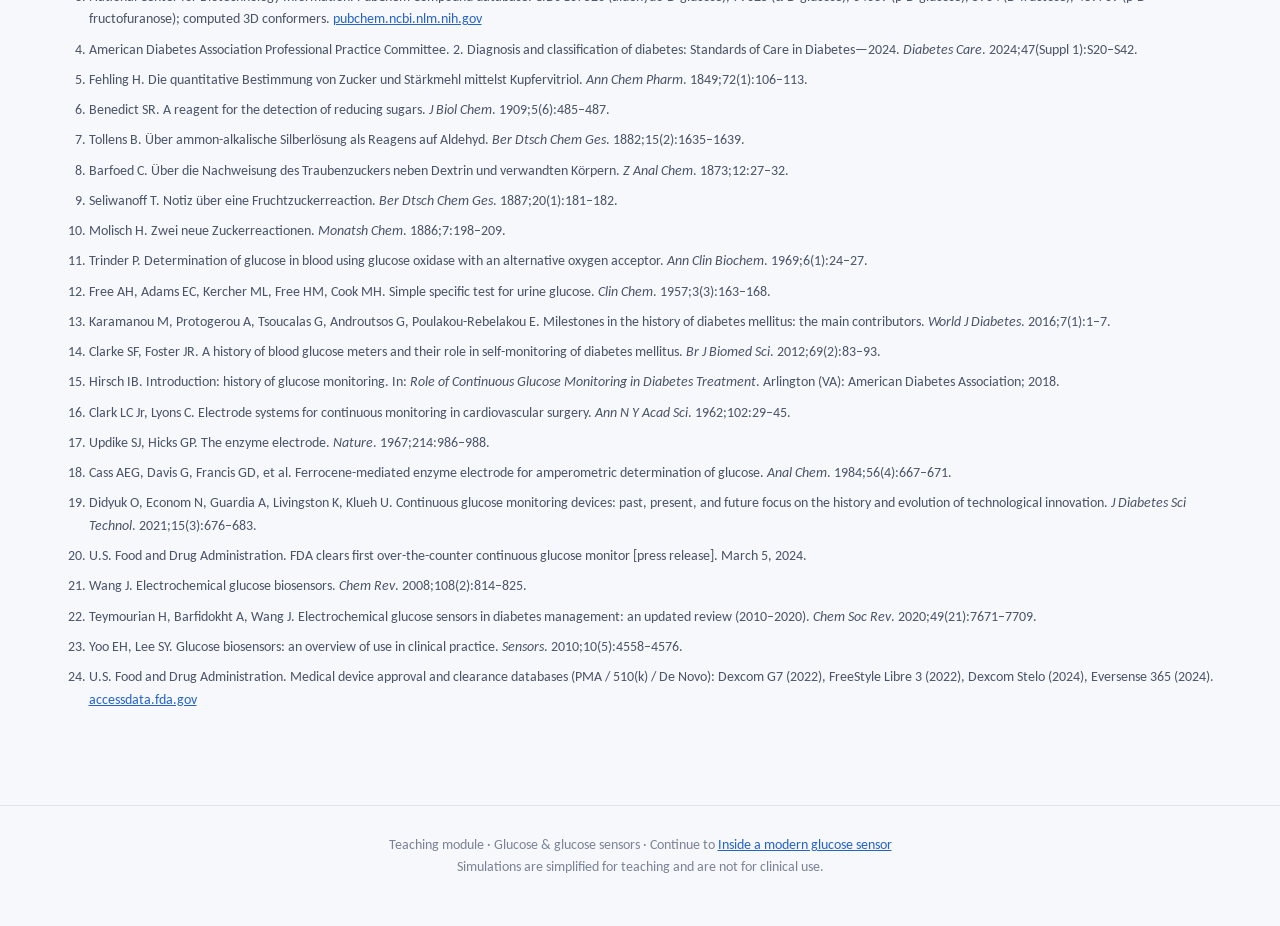
==== commit 0d433805: "edit to font" ====
--- a/index.html
+++ b/index.html
@@ -5,7 +5,10 @@
 <meta name="viewport" content="width=device-width, initial-scale=1">
 <title>Glucose: From sugar chemistry to smart sensors</title>
 <meta name="description" content="A teaching module on sugars, the structure of glucose, classical tests for glucose, and the evolution of glucose sensors.">
-<link rel="stylesheet" href="assets/css/style.css?v=4">
+<link rel="preconnect" href="https://fonts.googleapis.com">
+<link rel="preconnect" href="https://fonts.gstatic.com" crossorigin>
+<link rel="stylesheet" href="https://fonts.googleapis.com/css2?family=Carlito:ital,wght@0,400;0,700;1,400;1,700&display=swap">
+<link rel="stylesheet" href="assets/css/style.css?v=5">
 </head>
 <body>
 
@@ -478,6 +481,6 @@
 
 <script src="assets/js/common.js?v=2"></script>
 <script src="assets/js/molviewer.js?v=2"></script>
-<script src="assets/js/main.js?v=6"></script>
+<script src="assets/js/main.js?v=7"></script>
 </body>
 </html>
--- a/assets/css/style.css
+++ b/assets/css/style.css
@@ -22,8 +22,8 @@
   --mol-bg: #0f172a;
   --shadow: 0 1px 2px rgba(20, 30, 60, .06), 0 4px 16px rgba(20, 30, 60, .06);
   --radius: 14px;
-  --mono: ui-monospace, "SF Mono", Menlo, Consolas, monospace;
-  --sans: -apple-system, BlinkMacSystemFont, "Segoe UI", Inter, Roboto, "Helvetica Neue", Arial, sans-serif;
+  --mono: Calibri, Carlito, "Segoe UI", system-ui, -apple-system, "Helvetica Neue", Arial, sans-serif;
+  --sans: Calibri, Carlito, "Segoe UI", system-ui, -apple-system, "Helvetica Neue", Arial, sans-serif;
   color-scheme: light;
 }
 @media (prefers-color-scheme: dark) {
@@ -137,7 +137,7 @@
 td.neg { color: var(--ink-3); text-align: center; }
 
 /* ---------- equations ---------- */
-.eq { font-family: "Cambria Math", "STIX Two Math", Georgia, serif; background: var(--surface-2); border-radius: 10px; padding: 10px 14px; margin: 10px 0; font-size: 1.02rem; overflow-x: auto; }
+.eq { font-family: var(--sans); background: var(--surface-2); border-radius: 10px; padding: 10px 14px; margin: 10px 0; font-size: 1.02rem; overflow-x: auto; }
 .eq .arrow { color: var(--accent); padding: 0 .35em; font-family: var(--sans); }
 .eq .cat { font-size: .78em; color: var(--ink-3); vertical-align: super; }
 .eq-label { font-size: .78rem; text-transform: uppercase; letter-spacing: .06em; color: var(--ink-3); font-weight: 700; margin-top: 12px; }
